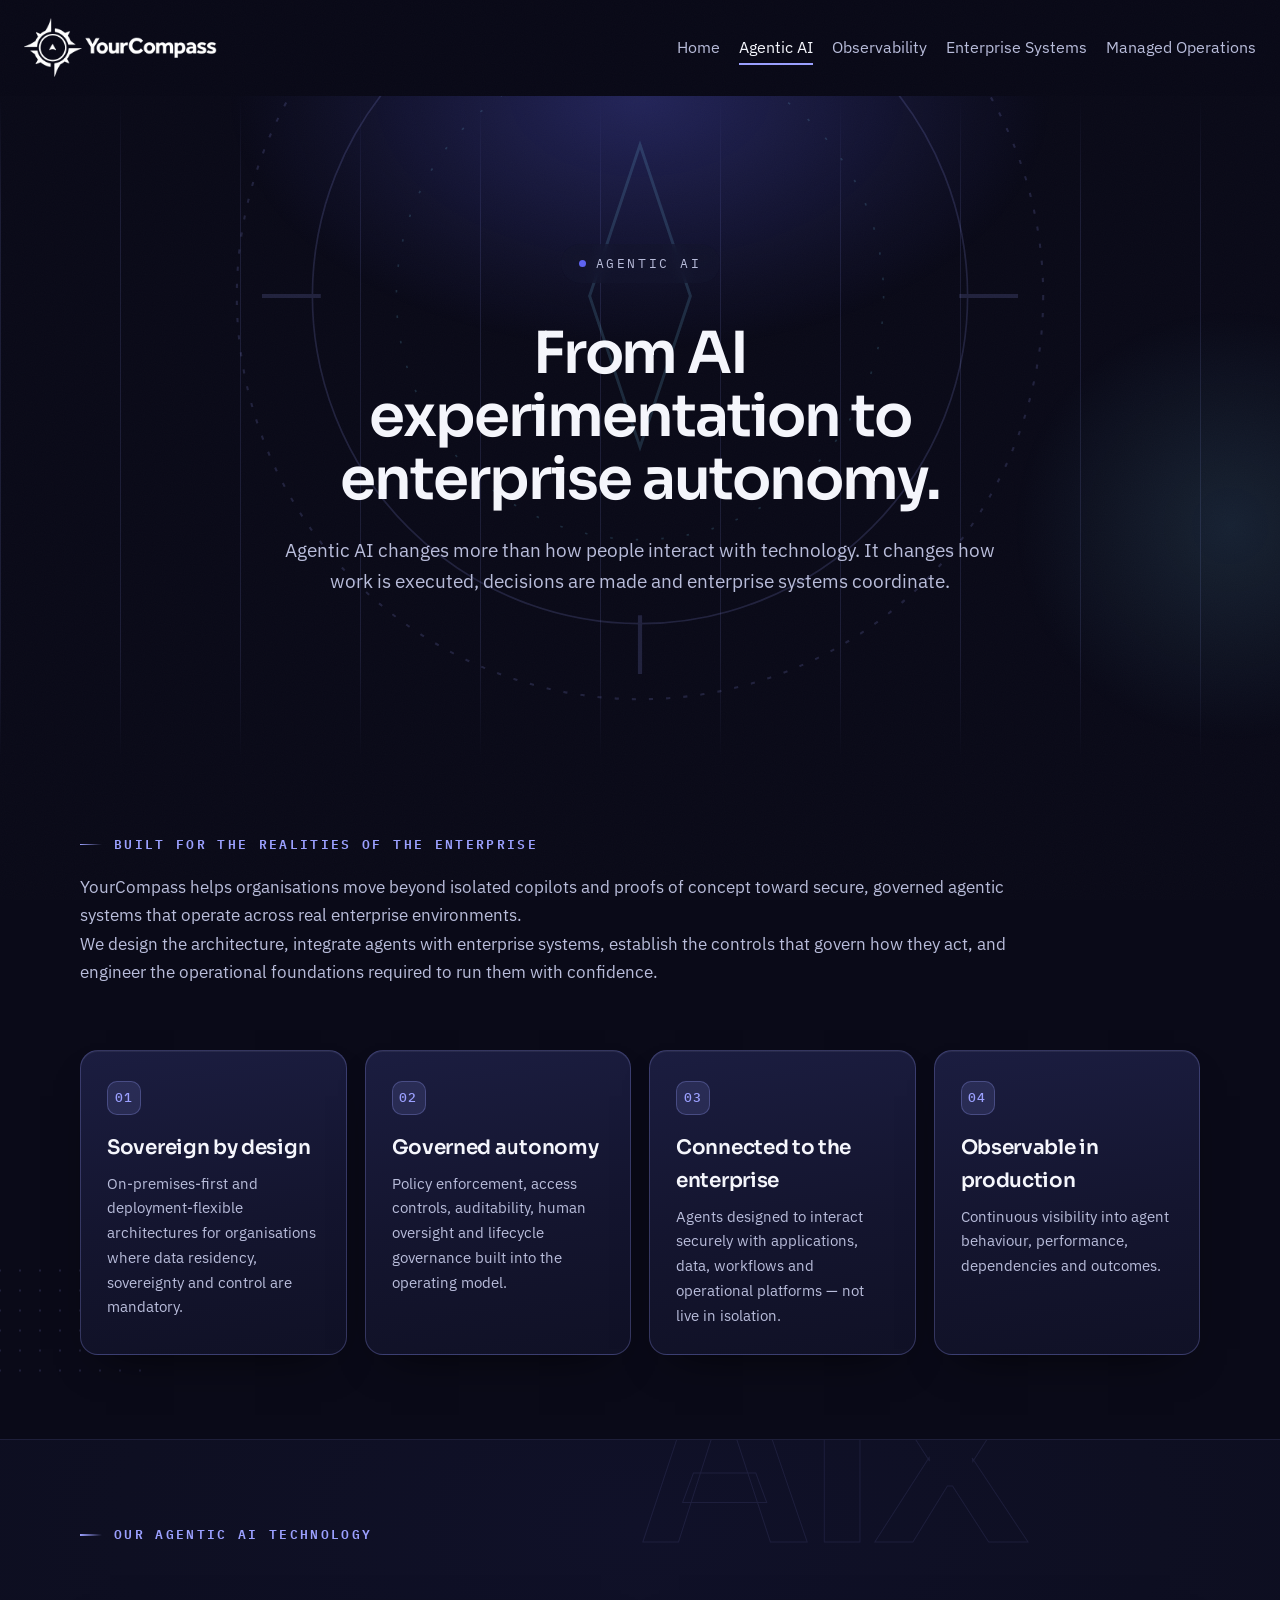
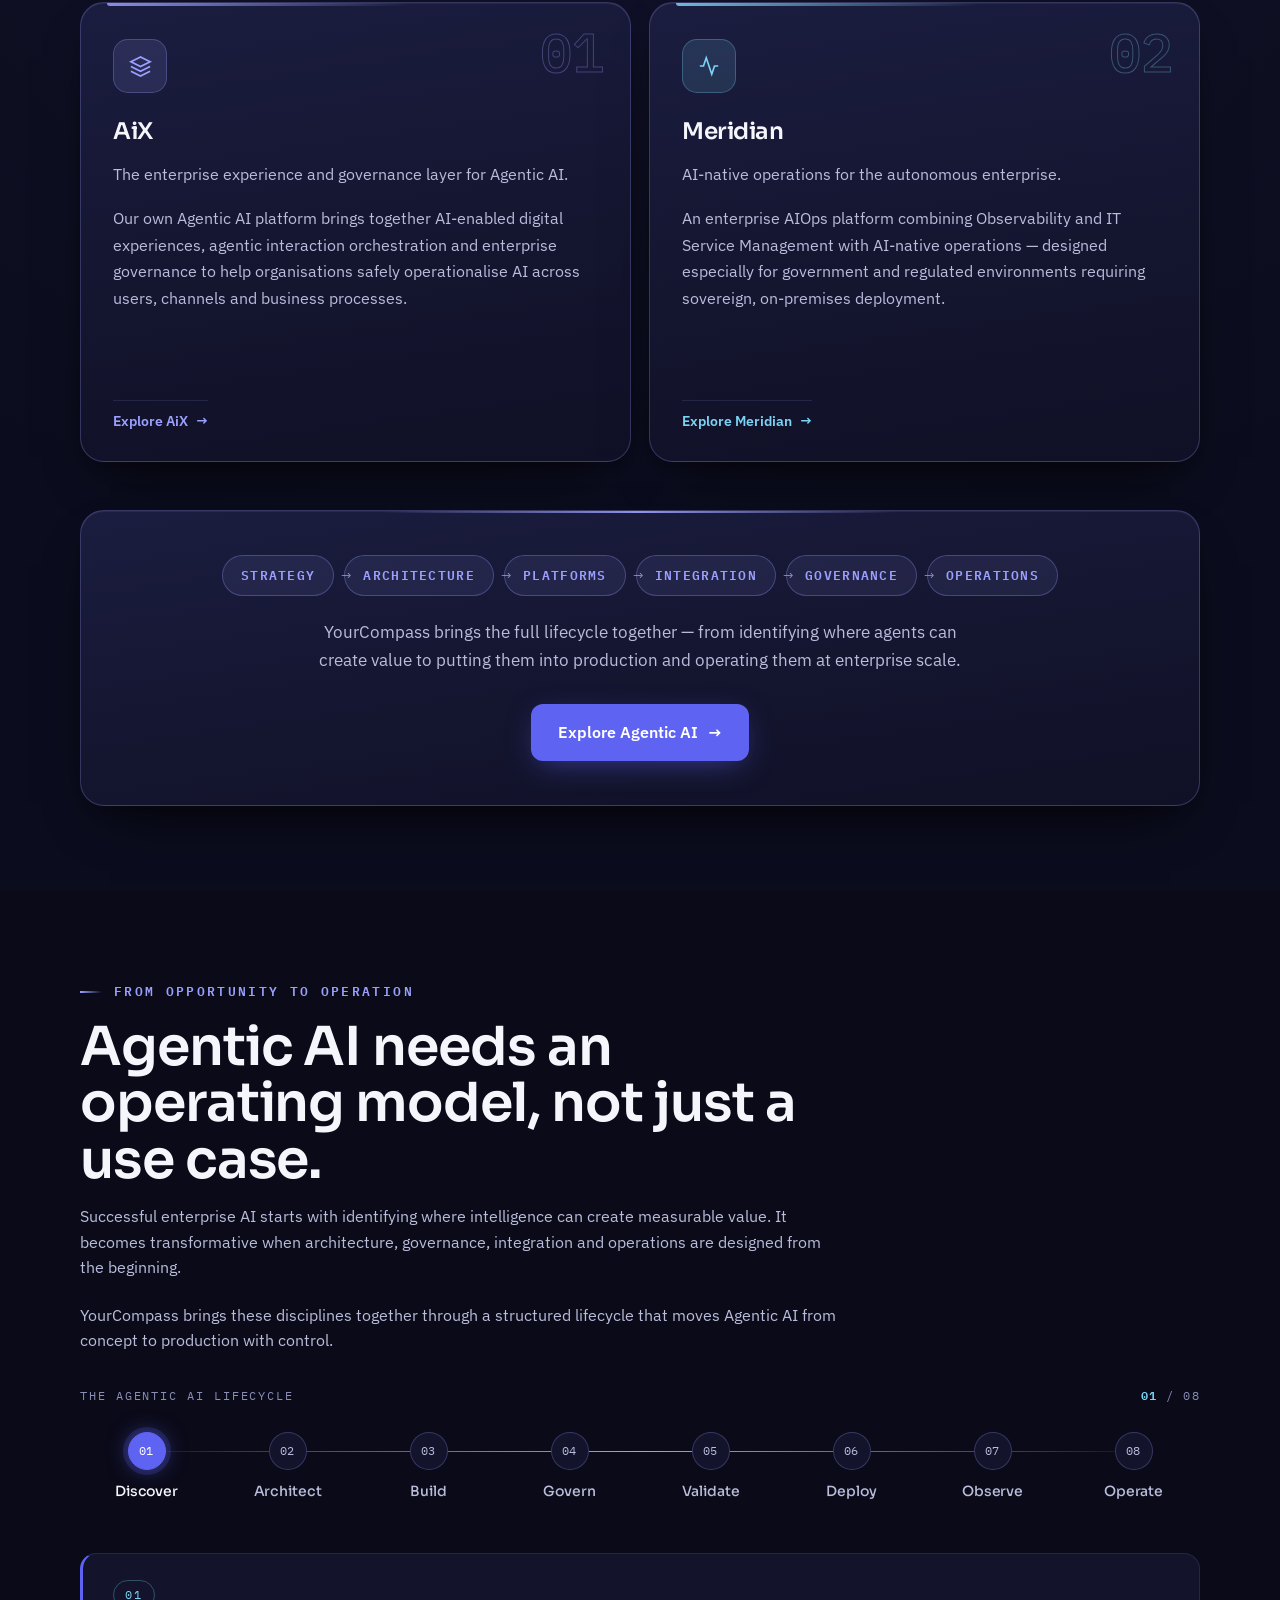
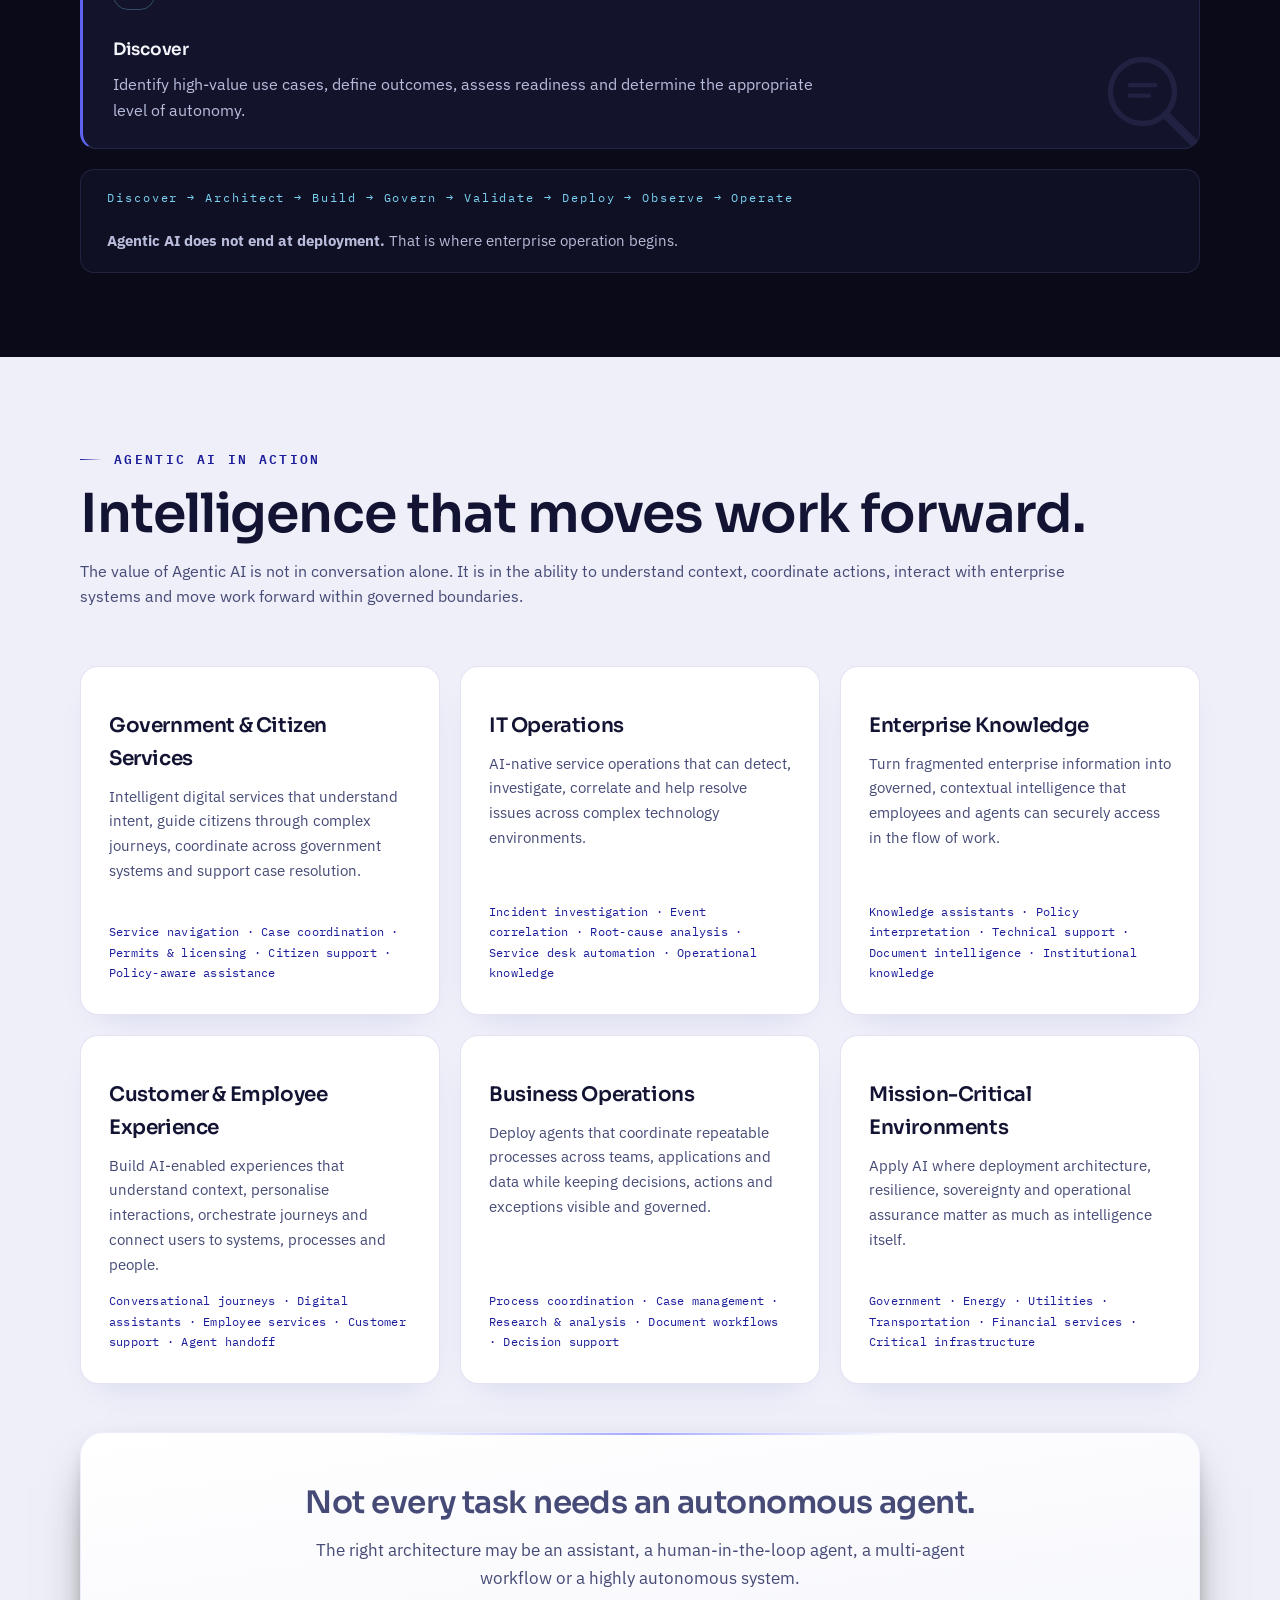
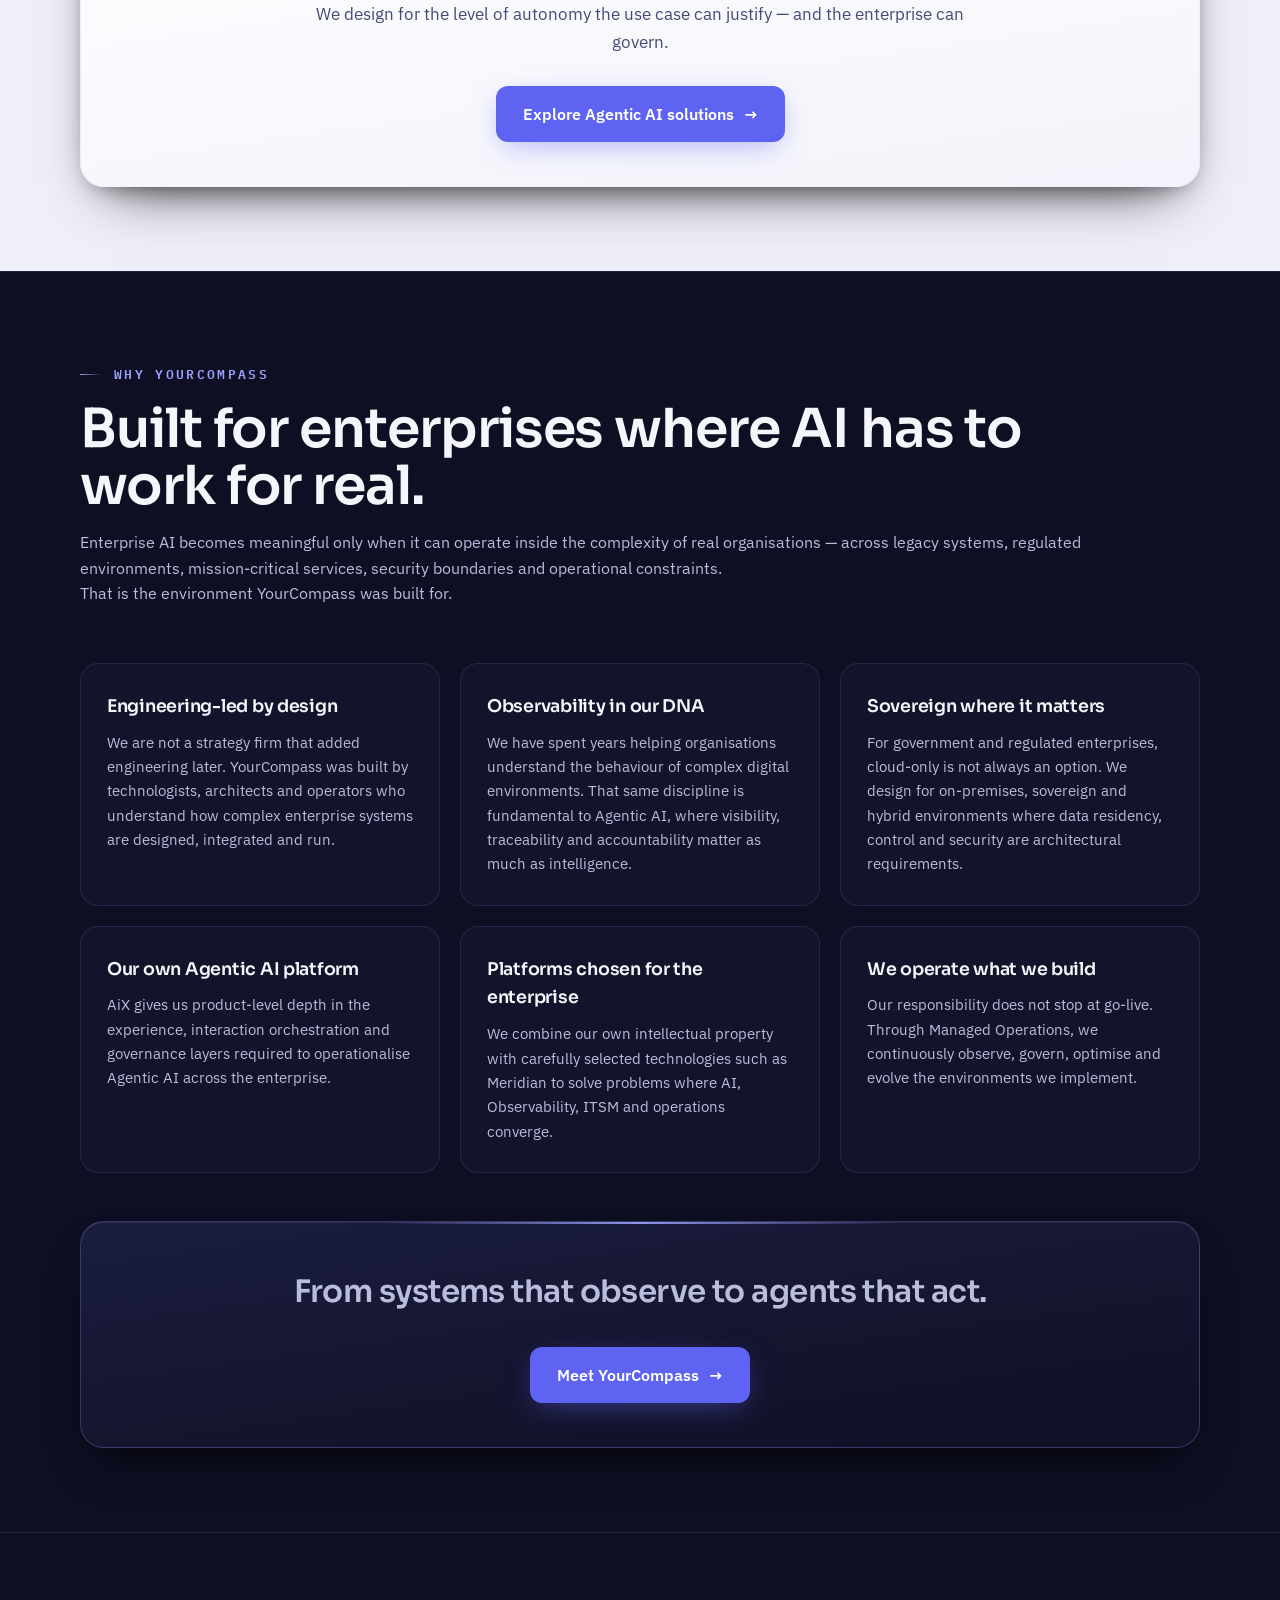
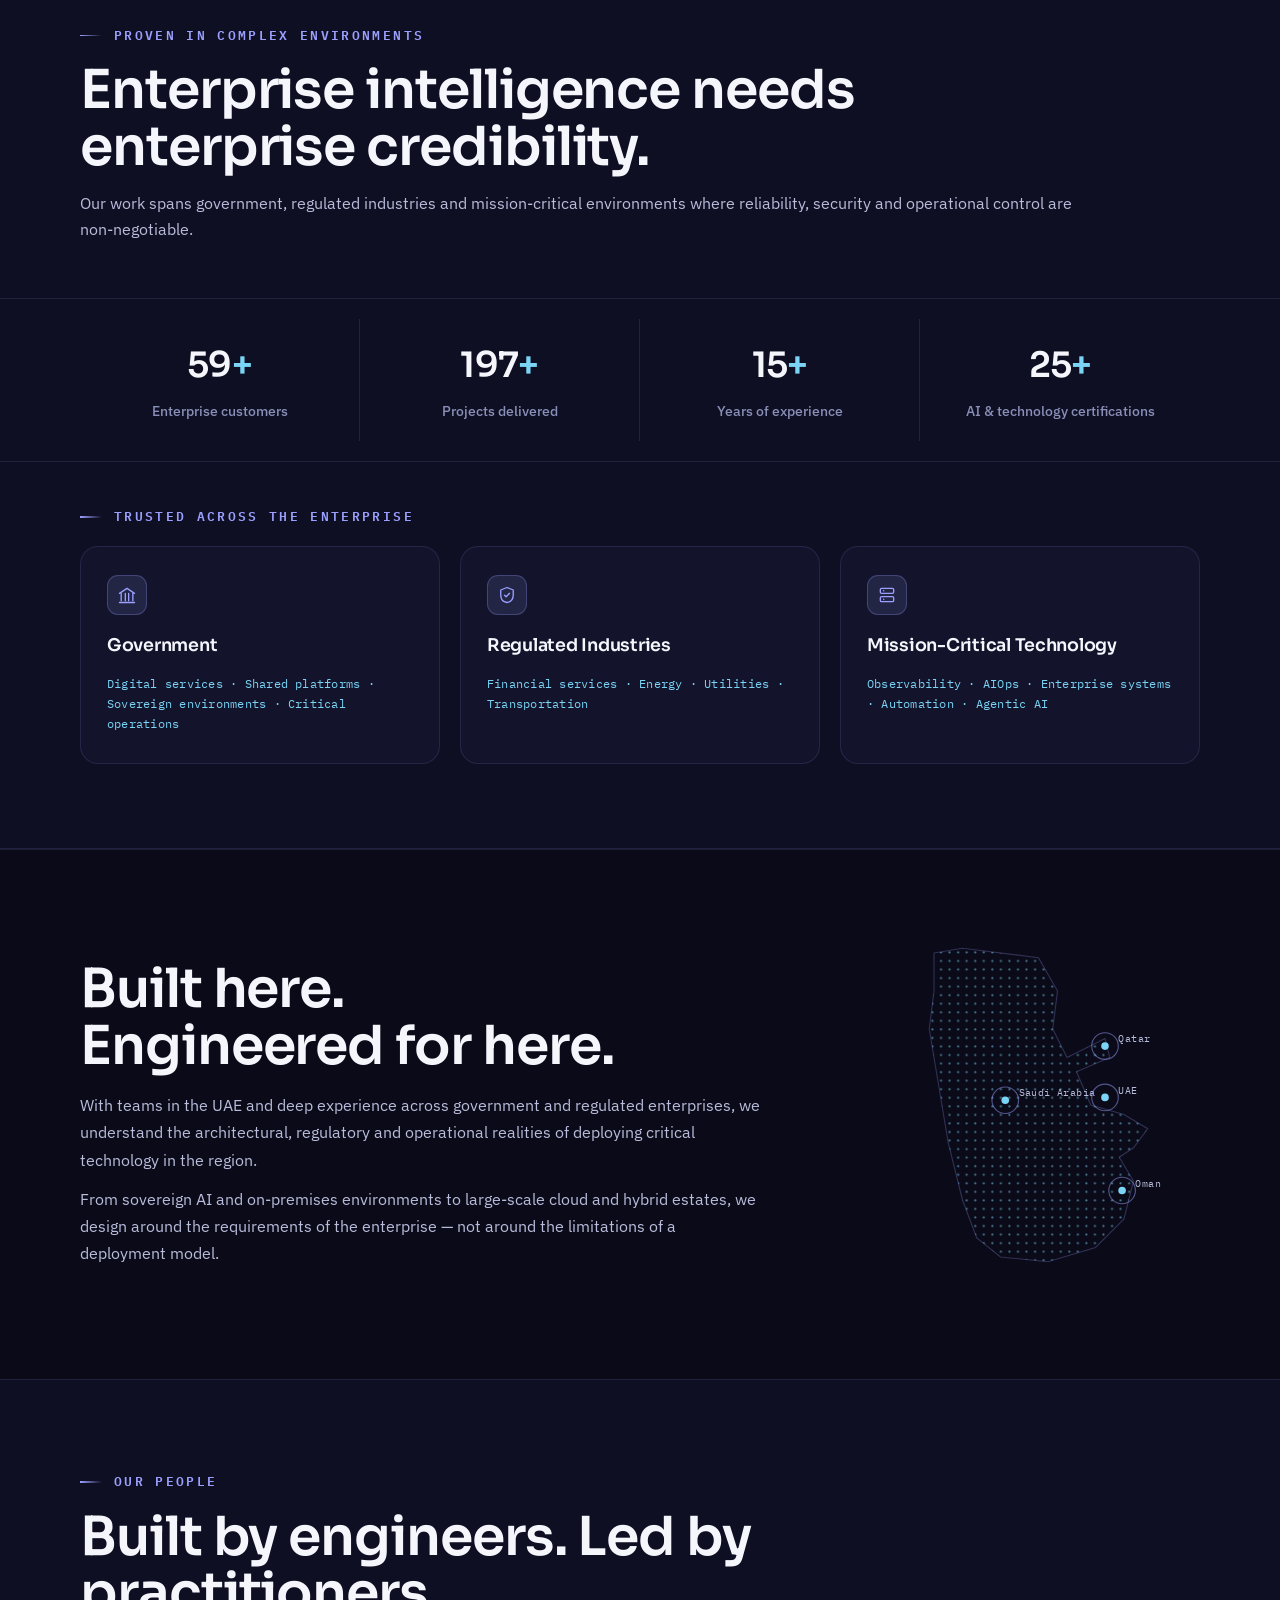
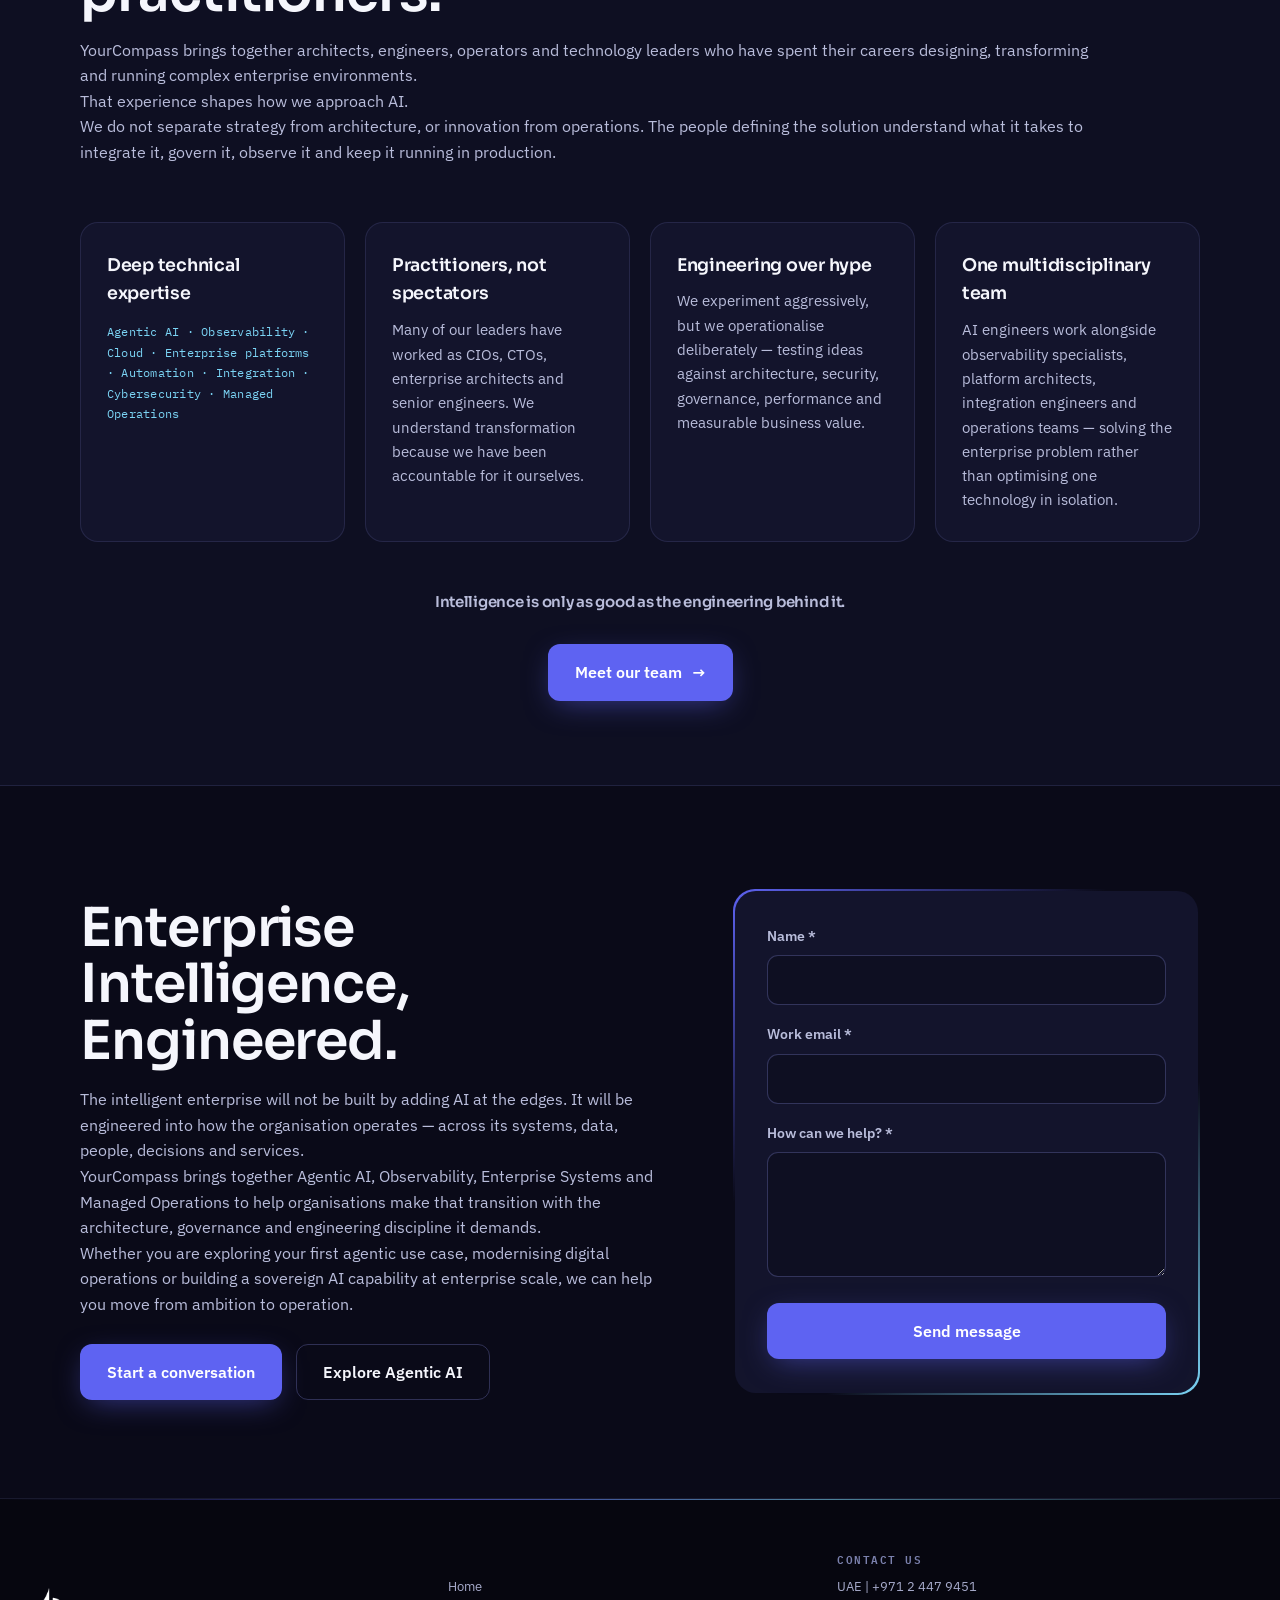
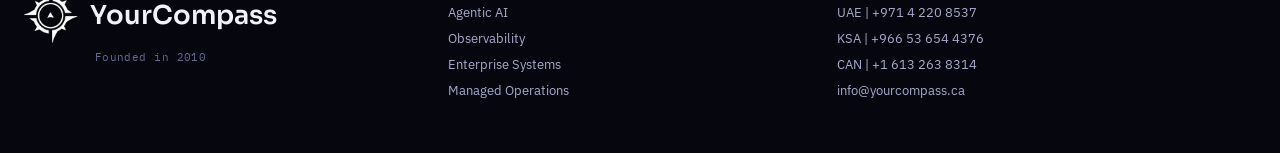
==== agentic-ai.html @ 85a3dfee "Remove Get In Touch from the mobile nav panel Co-Authored-By: Claude Fable 5 <noreply@anthropic.com>" ====
<!DOCTYPE html>
<html lang="en">
<head>
<meta charset="utf-8">
<meta name="viewport" content="width=device-width, initial-scale=1">
<link rel="icon" type="image/png" href="assets/favicon-tab.png">
<title>Agentic AI, YourCompass</title>
<link rel="stylesheet" href="assets/css/main.css">
<link rel="stylesheet" href="assets/agentic-ai/agentic-ai.css">
<meta name="description" content="YourCompass helps organisations move beyond isolated copilots and proofs of concept toward secure, governed agentic systems that operate across real enterprise environments.">
<link rel="preconnect" href="https://fonts.googleapis.com">
<link rel="preconnect" href="https://fonts.gstatic.com" crossorigin>
<link href="https://fonts.googleapis.com/css2?family=Sora:wght@400;500;600;700&family=IBM+Plex+Sans:wght@400;500;600&family=IBM+Plex+Mono:wght@400;500;600&display=swap" rel="stylesheet">
</head>
<body>

<div id="prog" aria-hidden="true"></div>

<!-- ===================== NAV ===================== -->
<header class="nav t-dark">
  <nav class="nav__inner">
    <a class="nav__brand" href="index.html">
      <img class="nav__logo" src="assets/logo.png" alt="YourCompass">
    </a>
    <div class="nav__spacer"></div>
    <div class="nav__links">
      <a class="nav__link" href="index.html">Home</a>
      <a class="nav__link nav__link--on" href="agentic-ai.html">Agentic AI</a>
      <a class="nav__link" href="observability.html">Observability</a>
      <a class="nav__link" href="enterprise-systems.html">Enterprise Systems</a>
      <a class="nav__link" href="managed-operations.html">Managed Operations</a>
    </div>
    <button class="nav__burger" type="button" data-burger aria-expanded="false" aria-controls="mnav" aria-label="Menu">
      <svg data-burger-open width="26" height="26" viewBox="0 0 20 20" aria-hidden="true">
        <path d="M3 5.5 H17 M3 10 H17 M3 14.5 H17" stroke-width="1.7" stroke-linecap="round" fill="none"></path>
      </svg>
      <svg data-burger-close width="26" height="26" viewBox="0 0 20 20" aria-hidden="true" hidden>
        <path d="M5 5 L15 15 M15 5 L5 15" stroke-width="1.7" stroke-linecap="round" fill="none"></path>
      </svg>
    </button>
  </nav>
  <div class="nav__panel" id="mnav" data-mpanel hidden>
    <div class="nav__panel-inner">
      <a class="nav__panel-link" href="index.html"><span>Home</span><span>&rarr;</span></a>
      <a class="nav__panel-link" href="agentic-ai.html"><span>Agentic AI</span><span>&rarr;</span></a>
      <a class="nav__panel-link" href="observability.html"><span>Observability</span><span>&rarr;</span></a>
      <a class="nav__panel-link" href="enterprise-systems.html"><span>Enterprise Systems</span><span>&rarr;</span></a>
      <a class="nav__panel-link" href="managed-operations.html"><span>Managed Operations</span><span>&rarr;</span></a>
    </div>
  </div>
</header>

<main id="top">

<!-- ===================== HERO ===================== -->
<header class="hero hero--simple">
  <div class="hero__glow" data-mpx="22"></div>
  <div class="hero__glow2" data-mpx="-14"></div>
  <svg class="compassring" viewBox="0 0 200 200" fill="none" aria-hidden="true">
    <circle cx="100" cy="100" r="96" stroke="#9BA0FF" stroke-width=".5" stroke-dasharray="1 3.1"/>
    <circle cx="100" cy="100" r="78" stroke="#9BA0FF" stroke-width=".4"/>
    <circle cx="100" cy="100" r="58" stroke="#7BD4F5" stroke-width=".4" stroke-dasharray=".6 5.5"/>
    <path d="M100 10v14M100 176v14M10 100h14M176 100h14" stroke="#9BA0FF" stroke-width="1"/>
    <path d="M100 64 112 100 100 136 88 100Z" stroke="#7BD4F5" stroke-width=".7"/>
  </svg>
  <div class="fnd-wrap">
    <div class="hero__eyebrow" data-reveal>
      <span class="hero__eyebrow-dot"></span>
      Agentic AI
    </div>
    <h1 class="hero__h" id="heroH">
      <span class="w"><i style="animation-delay:.05s">From</i></span>
      <span class="w"><i style="animation-delay:.13s">AI</i></span>
      <span class="w"><i style="animation-delay:.21s">experimentation</i></span>
      <span class="w"><i style="animation-delay:.29s">to</i></span><br>
      <span class="w"><i style="animation-delay:.42s">enterprise</i></span>
      <span class="w"><i style="animation-delay:.52s">autonomy.</i></span>
    </h1>
    <p class="hero__sub fade">Agentic AI changes more than how people interact with technology. It changes how work is executed, decisions are made and enterprise systems coordinate.</p>
  </div>
</header>

<!-- ===================== BUILT FOR THE ENTERPRISE ===================== -->
<section class="thesis" id="about">
  <div class="deco deco--dots" style="width:180px;height:120px;bottom:80px;left:-30px" data-para="-.05"></div>
  <div class="fnd-wrap">
    <span class="fnd-kicker standalone-kicker">Built for the realities of the enterprise</span>
    <p class="thesis__sub fade">YourCompass helps organisations move beyond isolated copilots and proofs of concept toward secure, governed agentic systems that operate across real enterprise environments.</p>
    <p class="thesis__sub fade">We design the architecture, integrate agents with enterprise systems, establish the controls that govern how they act, and engineer the operational foundations required to run them with confidence.</p>

    <div class="dostrip dostrip--4 dostrip--cards stag">
      <div class="dox dox--card">
        <div class="dox__num">01</div>
        <h3>Sovereign by design</h3>
        <p>On-premises-first and deployment-flexible architectures for organisations where data residency, sovereignty and control are mandatory.</p>
      </div>
      <div class="dox dox--card">
        <div class="dox__num">02</div>
        <h3>Governed autonomy</h3>
        <p>Policy enforcement, access controls, auditability, human oversight and lifecycle governance built into the operating model.</p>
      </div>
      <div class="dox dox--card">
        <div class="dox__num">03</div>
        <h3>Connected to the enterprise</h3>
        <p>Agents designed to interact securely with applications, data, workflows and operational platforms — not live in isolation.</p>
      </div>
      <div class="dox dox--card">
        <div class="dox__num">04</div>
        <h3>Observable in production</h3>
        <p>Continuous visibility into agent behaviour, performance, dependencies and outcomes.</p>
      </div>
    </div>
  </div>
</section>

<!-- ===================== OUR AGENTIC AI TECHNOLOGY ===================== -->
<section class="capsec" id="technology">
  <div class="ghost" data-para=".1" aria-hidden="true">AIX</div>
  <div class="fnd-wrap">
    <div class="sec-hd fade">
      <span class="fnd-kicker standalone-kicker">Our Agentic AI Technology</span>
    </div>
    <div class="bento stag">

      <div class="bcard bcard--6 bc--indigo spot tilt">
        <span class="bcard__num" aria-hidden="true">01</span>
        <div class="bcard__ico"><svg width="23" height="23" viewBox="0 0 24 24" fill="none" stroke="currentColor" stroke-width="1.8"><path d="M12 2 2 7l10 5 10-5-10-5z"/><path d="M2 17l10 5 10-5"/><path d="M2 12l10 5 10-5"/></svg></div>
        <div class="bcard__trow"><h3>AiX</h3></div>
        <p class="bcard__sum">The enterprise experience and governance layer for Agentic AI.</p>
        <p class="bcard__sum">Our own Agentic AI platform brings together AI-enabled digital experiences, agentic interaction orchestration and enterprise governance to help organisations safely operationalise AI across users, channels and business processes.</p>
        <a class="bcard__go" href="#contact">Explore AiX <span class="arr">→</span></a>
      </div>

      <div class="bcard bcard--6 bc--cyan spot tilt">
        <span class="bcard__num" aria-hidden="true">02</span>
        <div class="bcard__ico"><svg width="22" height="22" viewBox="0 0 24 24" fill="none" stroke="currentColor" stroke-width="1.8"><polyline points="22 12 18 12 15 21 9 3 6 12 2 12"/></svg></div>
        <div class="bcard__trow"><h3>Meridian</h3></div>
        <p class="bcard__sum">AI-native operations for the autonomous enterprise.</p>
        <p class="bcard__sum">An enterprise AIOps platform combining Observability and IT Service Management with AI-native operations — designed especially for government and regulated environments requiring sovereign, on-premises deployment.</p>
        <a class="bcard__go" href="#contact">Explore Meridian <span class="arr">→</span></a>
      </div>

    </div>

    <div class="cta-block cta-block--center cta-block--promo fade">
      <ul class="lifecycle-tags">
        <li>Strategy</li>
        <li>Architecture</li>
        <li>Platforms</li>
        <li>Integration</li>
        <li>Governance</li>
        <li>Operations</li>
      </ul>
      <p>YourCompass brings the full lifecycle together — from identifying where agents can create value to putting them into production and operating them at enterprise scale.</p>
      <a class="btn btn--primary" href="#contact">Explore Agentic AI <span class="arr">→</span></a>
    </div>
  </div>
</section>

<!-- ===================== FROM OPPORTUNITY TO OPERATION ===================== -->
<section class="method" id="method">
  <div class="fnd-wrap">
    <div class="method__head sec-hd fade">
      <span class="fnd-kicker">From Opportunity to Operation</span>
      <h2>Agentic AI needs an operating model, not just a use case.</h2>
      <p class="method__lead">Successful enterprise AI starts with identifying where intelligence can create measurable value. It becomes transformative when architecture, governance, integration and operations are designed from the beginning.</p>
      <p class="method__lead">YourCompass brings these disciplines together through a structured lifecycle that moves Agentic AI from concept to production with control.</p>
    </div>

    <div class="proc" data-reveal data-d="120">
      <div class="proc__railhead">
        <span>THE AGENTIC AI LIFECYCLE</span>
        <span class="method__count"><b data-method-num>01</b> / 08</span>
      </div>
      <div class="proc__dotsrow">
        <button class="proc__nav proc__nav--prev" type="button" data-mstep-prev aria-label="Previous step">&larr;</button>
        <div class="proc__dots" data-mstep-dots aria-hidden="true"></div>
        <button class="proc__nav proc__nav--next" type="button" data-mstep-next aria-label="Next step">&rarr;</button>
      </div>
      <div class="proc__stepswrap">
        <div class="proc__steps" data-msteps></div>
      </div>
      <div class="proc__detail" data-method-detail>
        <svg class="stepcard__bg proc__detail-bg" data-step-art="0" viewBox="0 0 120 120" aria-hidden="true"><circle cx="52" cy="52" r="30" fill="none" stroke="currentColor" stroke-width="5"/><path d="M74 74 L104 104" stroke="currentColor" stroke-width="8" stroke-linecap="round"/><path d="M40 46 L64 46 M40 56 L58 56" stroke="currentColor" stroke-width="4" stroke-linecap="round"/></svg>
        <svg class="stepcard__bg proc__detail-bg" data-step-art="1" viewBox="0 0 120 120" aria-hidden="true"><rect x="26" y="14" width="68" height="92" rx="8" fill="none" stroke="currentColor" stroke-width="5"/><path d="M40 38 L48 46 L62 30" fill="none" stroke="currentColor" stroke-width="5" stroke-linecap="round" stroke-linejoin="round"/><path d="M40 62 L80 62 M40 76 L72 76 M40 90 L76 90" stroke="currentColor" stroke-width="4" stroke-linecap="round"/></svg>
        <svg class="stepcard__bg proc__detail-bg" data-step-art="2" viewBox="0 0 120 120" aria-hidden="true"><path d="M16 34 L16 16 L34 16 M86 16 L104 16 L104 34 M104 86 L104 104 L86 104 M34 104 L16 104 L16 86" fill="none" stroke="currentColor" stroke-width="6" stroke-linecap="round"/><circle cx="60" cy="60" r="17" fill="none" stroke="currentColor" stroke-width="5"/><circle cx="60" cy="60" r="5" fill="currentColor"/></svg>
        <svg class="stepcard__bg proc__detail-bg" data-step-art="3" viewBox="0 0 120 120" aria-hidden="true"><path d="M60 10 L96 24 L96 52 C96 80 80 98 60 108 C40 98 24 80 24 52 L24 24 Z" fill="none" stroke="currentColor" stroke-width="5" stroke-linejoin="round"/><circle cx="60" cy="46" r="8" fill="none" stroke="currentColor" stroke-width="4"/><circle cx="44" cy="70" r="6" fill="none" stroke="currentColor" stroke-width="4"/><circle cx="76" cy="70" r="6" fill="none" stroke="currentColor" stroke-width="4"/><path d="M55 52 L48 65 M65 52 L72 65" stroke="currentColor" stroke-width="4" stroke-linecap="round"/></svg>
        <svg class="stepcard__bg proc__detail-bg" data-step-art="4" viewBox="0 0 120 120" aria-hidden="true"><rect x="14" y="20" width="92" height="66" rx="6" fill="none" stroke="currentColor" stroke-width="5"/><path d="M14 40 L106 40" stroke="currentColor" stroke-width="4"/><path d="M28 56 L52 56 L52 74 L28 74 Z" fill="none" stroke="currentColor" stroke-width="4"/><path d="M62 56 L92 56 M62 66 L86 66 M62 76 L80 76" stroke="currentColor" stroke-width="4" stroke-linecap="round"/><path d="M42 98 L78 98 M60 86 L60 98" stroke="currentColor" stroke-width="5" stroke-linecap="round"/></svg>
        <svg class="stepcard__bg proc__detail-bg" data-step-art="5" viewBox="0 0 120 120" aria-hidden="true"><rect x="20" y="16" width="80" height="24" rx="5" fill="none" stroke="currentColor" stroke-width="5"/><rect x="20" y="48" width="80" height="24" rx="5" fill="none" stroke="currentColor" stroke-width="5"/><rect x="20" y="80" width="80" height="24" rx="5" fill="none" stroke="currentColor" stroke-width="5"/><circle cx="34" cy="28" r="4" fill="currentColor"/><circle cx="34" cy="60" r="4" fill="currentColor"/><circle cx="34" cy="92" r="4" fill="currentColor"/><path d="M64 24 L88 24 M64 32 L80 32 M64 56 L88 56 M64 64 L80 64 M64 88 L88 88 M64 96 L80 96" stroke="currentColor" stroke-width="3.5" stroke-linecap="round"/></svg>
        <svg class="stepcard__bg proc__detail-bg" data-step-art="6" viewBox="0 0 120 120" aria-hidden="true"><path d="M34 108 L34 14" stroke="currentColor" stroke-width="6" stroke-linecap="round"/><path d="M34 16 L92 30 L34 46 Z" fill="currentColor"/><path d="M20 108 L64 108" stroke="currentColor" stroke-width="5" stroke-linecap="round"/></svg>
        <svg class="stepcard__bg proc__detail-bg" data-step-art="7" viewBox="0 0 120 120" aria-hidden="true"><path d="M96 48 A 40 40 0 1 0 100 68" fill="none" stroke="currentColor" stroke-width="6" stroke-linecap="round"/><path d="M96 30 L98 50 L78 48" fill="none" stroke="currentColor" stroke-width="6" stroke-linecap="round" stroke-linejoin="round"/><path d="M38 66 L50 54 L62 64 L80 42" fill="none" stroke="currentColor" stroke-width="5" stroke-linecap="round" stroke-linejoin="round"/><circle cx="80" cy="42" r="4.5" fill="currentColor"/></svg>
        <div class="proc__detail-copy">
          <span class="stepcard__idx" data-method-badge>01</span>
          <h3 data-method-title></h3>
          <p data-method-desc></p>
        </div>
      </div>
    </div>

    <div class="method__strip" data-reveal data-d="160">
      <div class="method__strip-kicker method__strip-kicker--loop">Discover &rarr; Architect &rarr; Build &rarr; Govern &rarr; Validate &rarr; Deploy &rarr; Observe &rarr; Operate</div>
      <p><strong>Agentic AI does not end at deployment.</strong> That is where enterprise operation begins.</p>
    </div>
  </div>
</section>

<!-- ===================== AGENTIC AI IN ACTION ===================== -->
<section class="fnd" id="action">
  <div class="fnd-wrap">
    <div class="sec-hd fade">
      <span class="fnd-kicker">Agentic AI in Action</span>
      <h2>Intelligence that moves work forward.</h2>
      <p>The value of Agentic AI is not in conversation alone. It is in the ability to understand context, coordinate actions, interact with enterprise systems and move work forward within governed boundaries.</p>
    </div>
    <div class="fnd__grid stag">
      <div class="fnd__card">
        <h3>Government &amp; Citizen Services</h3>
        <p>Intelligent digital services that understand intent, guide citizens through complex journeys, coordinate across government systems and support case resolution.</p>
        <div class="uc__tags">Service navigation &middot; Case coordination &middot; Permits &amp; licensing &middot; Citizen support &middot; Policy-aware assistance</div>
      </div>
      <div class="fnd__card">
        <h3>IT Operations</h3>
        <p>AI-native service operations that can detect, investigate, correlate and help resolve issues across complex technology environments.</p>
        <div class="uc__tags">Incident investigation &middot; Event correlation &middot; Root-cause analysis &middot; Service desk automation &middot; Operational knowledge</div>
      </div>
      <div class="fnd__card">
        <h3>Enterprise Knowledge</h3>
        <p>Turn fragmented enterprise information into governed, contextual intelligence that employees and agents can securely access in the flow of work.</p>
        <div class="uc__tags">Knowledge assistants &middot; Policy interpretation &middot; Technical support &middot; Document intelligence &middot; Institutional knowledge</div>
      </div>
      <div class="fnd__card">
        <h3>Customer &amp; Employee Experience</h3>
        <p>Build AI-enabled experiences that understand context, personalise interactions, orchestrate journeys and connect users to systems, processes and people.</p>
        <div class="uc__tags">Conversational journeys &middot; Digital assistants &middot; Employee services &middot; Customer support &middot; Agent handoff</div>
      </div>
      <div class="fnd__card">
        <h3>Business Operations</h3>
        <p>Deploy agents that coordinate repeatable processes across teams, applications and data while keeping decisions, actions and exceptions visible and governed.</p>
        <div class="uc__tags">Process coordination &middot; Case management &middot; Research &amp; analysis &middot; Document workflows &middot; Decision support</div>
      </div>
      <div class="fnd__card">
        <h3>Mission-Critical Environments</h3>
        <p>Apply AI where deployment architecture, resilience, sovereignty and operational assurance matter as much as intelligence itself.</p>
        <div class="uc__tags">Government &middot; Energy &middot; Utilities &middot; Transportation &middot; Financial services &middot; Critical infrastructure</div>
      </div>
    </div>

    <div class="cta-block cta-block--center cta-block--promo fade">
      <p class="cta-block__lead">Not every task needs an autonomous agent.</p>
      <p>The right architecture may be an assistant, a human-in-the-loop agent, a multi-agent workflow or a highly autonomous system.</p>
      <p>We design for the level of autonomy the use case can justify — and the enterprise can govern.</p>
      <a class="btn btn--primary" href="#contact">Explore Agentic AI solutions <span class="arr">→</span></a>
    </div>
  </div>
</section>

<!-- ===================== WHY YOURCOMPASS ===================== -->
<section class="anat" id="why">
  <div class="fnd-wrap">
    <div class="sec-hd fade">
      <span class="fnd-kicker">Why YourCompass</span>
      <h2>Built for enterprises where AI has to work for real.</h2>
      <p>Enterprise AI becomes meaningful only when it can operate inside the complexity of real organisations — across legacy systems, regulated environments, mission-critical services, security boundaries and operational constraints.</p>
      <p>That is the environment YourCompass was built for.</p>
    </div>
    <div class="anat__grid stag">
      <div class="anat__card">
        <h3>Engineering-led by design</h3>
        <p>We are not a strategy firm that added engineering later. YourCompass was built by technologists, architects and operators who understand how complex enterprise systems are designed, integrated and run.</p>
      </div>
      <div class="anat__card">
        <h3>Observability in our DNA</h3>
        <p>We have spent years helping organisations understand the behaviour of complex digital environments. That same discipline is fundamental to Agentic AI, where visibility, traceability and accountability matter as much as intelligence.</p>
      </div>
      <div class="anat__card">
        <h3>Sovereign where it matters</h3>
        <p>For government and regulated enterprises, cloud-only is not always an option. We design for on-premises, sovereign and hybrid environments where data residency, control and security are architectural requirements.</p>
      </div>
      <div class="anat__card">
        <h3>Our own Agentic AI platform</h3>
        <p>AiX gives us product-level depth in the experience, interaction orchestration and governance layers required to operationalise Agentic AI across the enterprise.</p>
      </div>
      <div class="anat__card">
        <h3>Platforms chosen for the enterprise</h3>
        <p>We combine our own intellectual property with carefully selected technologies such as Meridian to solve problems where AI, Observability, ITSM and operations converge.</p>
      </div>
      <div class="anat__card">
        <h3>We operate what we build</h3>
        <p>Our responsibility does not stop at go-live. Through Managed Operations, we continuously observe, govern, optimise and evolve the environments we implement.</p>
      </div>
    </div>

    <div class="cta-block cta-block--center cta-block--promo fade">
      <p class="cta-block__lead">From systems that observe to agents that act.</p>
      <a class="btn btn--primary" href="index.html#team">Meet YourCompass <span class="arr">→</span></a>
    </div>
  </div>
</section>

<!-- ===================== PROVEN IN COMPLEX ENVIRONMENTS ===================== -->
<section class="anat" id="proof" style="border-top:none">
  <div class="fnd-wrap">
    <div class="sec-hd fade">
      <span class="fnd-kicker">Proven in Complex Environments</span>
      <h2>Enterprise intelligence needs enterprise credibility.</h2>
      <p>Our work spans government, regulated industries and mission-critical environments where reliability, security and operational control are non-negotiable.</p>
    </div>
  </div>
  <div class="proof">
    <div class="fnd-wrap"><div class="proof__in stag">
      <div class="proof__cell"><div class="proof__num"><span data-count="60">0</span><em>+</em></div><div class="proof__lbl">Enterprise customers</div></div>
      <div class="proof__cell"><div class="proof__num"><span data-count="200">0</span><em>+</em></div><div class="proof__lbl">Projects delivered</div></div>
      <div class="proof__cell"><div class="proof__num"><span data-count="15">0</span><em>+</em></div><div class="proof__lbl">Years of experience</div></div>
      <div class="proof__cell"><div class="proof__num"><span data-count="25">0</span><em>+</em></div><div class="proof__lbl">AI &amp; technology certifications</div></div>
    </div></div>
  </div>
  <div class="fnd-wrap" style="margin-top:44px">
    <span class="fnd-kicker standalone-kicker">Trusted across the enterprise</span>
    <div class="anat__grid anat__grid--3 stag">
      <div class="anat__card">
        <div class="anat__ico"><svg width="20" height="20" viewBox="0 0 24 24" fill="none" stroke="currentColor" stroke-width="1.6" stroke-linecap="round" stroke-linejoin="round"><path d="M3 10 12 4l9 6"/><path d="M5 10v9M10 10v9M14 10v9M19 10v9"/><path d="M3 21h18"/></svg></div>
        <h3>Government</h3>
        <div class="uc__tags">Digital services &middot; Shared platforms &middot; Sovereign environments &middot; Critical operations</div>
      </div>
      <div class="anat__card">
        <div class="anat__ico"><svg width="20" height="20" viewBox="0 0 24 24" fill="none" stroke="currentColor" stroke-width="1.6" stroke-linecap="round" stroke-linejoin="round"><path d="M12 3 4.5 6v6c0 5 3.2 8.4 7.5 9 4.3-.6 7.5-4 7.5-9V6L12 3Z"/><path d="M9 12.2l2 2 4-4.2"/></svg></div>
        <h3>Regulated Industries</h3>
        <div class="uc__tags">Financial services &middot; Energy &middot; Utilities &middot; Transportation</div>
      </div>
      <div class="anat__card">
        <div class="anat__ico"><svg width="20" height="20" viewBox="0 0 24 24" fill="none" stroke="currentColor" stroke-width="1.6" stroke-linecap="round" stroke-linejoin="round"><rect x="4" y="4" width="16" height="6" rx="1.5"/><rect x="4" y="14" width="16" height="6" rx="1.5"/><circle cx="8" cy="7" r=".9" fill="currentColor" stroke="none"/><circle cx="8" cy="17" r=".9" fill="currentColor" stroke="none"/></svg></div>
        <h3>Mission-Critical Technology</h3>
        <div class="uc__tags">Observability &middot; AIOps &middot; Enterprise systems &middot; Automation &middot; Agentic AI</div>
      </div>
    </div>
  </div>
</section>

<!-- ===================== TECHNOLOGY & IP ===================== -->
<section class="fnd" id="techip" hidden>
  <div class="fnd-wrap">
    <div class="sec-hd fade">
      <span class="fnd-kicker standalone-kicker">Technology &amp; IP</span>
      <p>We work with leading enterprise technology providers while continuing to build our own intellectual property and specialist engineering capability.</p>
    </div>
    <div class="fnd__grid fnd__grid--4 stag">
      <div class="fnd__card">
        <h3>AiX</h3>
        <p>Developed by YourCompass</p>
      </div>
      <div class="fnd__card">
        <h3>Dynatrace</h3>
        <p>Premier Partner</p>
      </div>
      <div class="fnd__card">
        <h3>Meridian</h3>
        <p>Distribution &amp; Implementation Partner</p>
      </div>
      <div class="fnd__card fnd__card--dashed">
        <h3>Additional strategic partners</h3>
      </div>
    </div>
  </div>
</section>

<!-- ===================== BUILT HERE. ENGINEERED FOR HERE. ===================== -->
<section class="region" id="region">
  <div class="fnd-wrap region__grid">
    <div class="region__inner">
      <h2>Built here.<br>Engineered for here.</h2>
      <p>With teams in the UAE and deep experience across government and regulated enterprises, we understand the architectural, regulatory and operational realities of deploying critical technology in the region.</p>
      <p>From sovereign AI and on-premises environments to large-scale cloud and hybrid estates, we design around the requirements of the enterprise — not around the limitations of a deployment model.</p>
    </div>
    <div class="region__map" aria-hidden="true">
      <svg viewBox="0 0 400 380" fill="none">
        <defs>
          <clipPath id="peninsulaClip">
            <path d="M120 20 L150 15 L230 25 L250 60 L245 100 L260 130 L300 110 L305 130 L270 145 L285 180 L320 190 L345 205 L330 225 L315 235 L330 260 L320 300 L290 330 L240 345 L190 340 L165 320 L150 280 L135 220 L125 160 L115 100 L120 60 Z"/>
          </clipPath>
          <pattern id="peninsulaDots" width="9" height="9" patternUnits="userSpaceOnUse">
            <circle cx="1.4" cy="1.4" r="1.15" fill="var(--ice)" opacity=".55"/>
          </pattern>
        </defs>

        <rect x="0" y="0" width="400" height="380" fill="url(#peninsulaDots)" clip-path="url(#peninsulaClip)"/>
        <path class="region__map-shape" d="M120 20 L150 15 L230 25 L250 60 L245 100 L260 130 L300 110 L305 130 L270 145 L285 180 L320 190 L345 205 L330 225 L315 235 L330 260 L320 300 L290 330 L240 345 L190 340 L165 320 L150 280 L135 220 L125 160 L115 100 L120 60 Z" stroke="var(--line-2)" stroke-width="1.2"/>

        <g class="region__pin" data-region-pin>
          <circle cx="195" cy="175" r="14" class="region__pin-ring"/>
          <circle cx="195" cy="175" r="4" class="region__pin-dot"/>
          <text x="209" y="171" class="region__pin-lbl">Saudi Arabia</text>
        </g>
        <g class="region__pin" data-region-pin>
          <circle cx="300" cy="172" r="14" class="region__pin-ring"/>
          <circle cx="300" cy="172" r="4" class="region__pin-dot"/>
          <text x="314" y="168" class="region__pin-lbl">UAE</text>
        </g>
        <g class="region__pin" data-region-pin>
          <circle cx="300" cy="118" r="14" class="region__pin-ring"/>
          <circle cx="300" cy="118" r="4" class="region__pin-dot"/>
          <text x="314" y="114" class="region__pin-lbl">Qatar</text>
        </g>
        <g class="region__pin" data-region-pin>
          <circle cx="318" cy="270" r="14" class="region__pin-ring"/>
          <circle cx="318" cy="270" r="4" class="region__pin-dot"/>
          <text x="332" y="266" class="region__pin-lbl">Oman</text>
        </g>
      </svg>
    </div>
  </div>
</section>

<!-- ===================== OUR PEOPLE ===================== -->
<section class="anat" id="people">
  <div class="fnd-wrap">
    <div class="sec-hd fade">
      <span class="fnd-kicker">Our People</span>
      <h2>Built by engineers. Led by practitioners.</h2>
      <p>YourCompass brings together architects, engineers, operators and technology leaders who have spent their careers designing, transforming and running complex enterprise environments.</p>
      <p>That experience shapes how we approach AI.</p>
      <p>We do not separate strategy from architecture, or innovation from operations. The people defining the solution understand what it takes to integrate it, govern it, observe it and keep it running in production.</p>
    </div>
    <div class="anat__grid anat__grid--4 stag">
      <div class="anat__card">
        <h3>Deep technical expertise</h3>
        <div class="uc__tags">Agentic AI &middot; Observability &middot; Cloud &middot; Enterprise platforms &middot; Automation &middot; Integration &middot; Cybersecurity &middot; Managed Operations</div>
      </div>
      <div class="anat__card">
        <h3>Practitioners, not spectators</h3>
        <p>Many of our leaders have worked as CIOs, CTOs, enterprise architects and senior engineers. We understand transformation because we have been accountable for it ourselves.</p>
      </div>
      <div class="anat__card">
        <h3>Engineering over hype</h3>
        <p>We experiment aggressively, but we operationalise deliberately — testing ideas against architecture, security, governance, performance and measurable business value.</p>
      </div>
      <div class="anat__card">
        <h3>One multidisciplinary team</h3>
        <p>AI engineers work alongside observability specialists, platform architects, integration engineers and operations teams — solving the enterprise problem rather than optimising one technology in isolation.</p>
      </div>
    </div>

    <div class="cta-block cta-block--center fade">
      <p class="cta-block__lead">Intelligence is only as good as the engineering behind it.</p>
      <a class="btn btn--primary" href="index.html#team">Meet our team <span class="arr">→</span></a>
    </div>
  </div>
</section>

<!-- ===================== CONTACT ===================== -->
<section class="contact" id="contact" data-page-cta>
  <div class="contact__glow" data-para="-.08"></div>
  <div class="deco deco--cross" style="top:90px;left:8%;animation:floaty 8s ease-in-out infinite" data-para=".06">
    <svg width="22" height="22" viewBox="0 0 24 24" fill="none" stroke="currentColor" stroke-width="1.4"><path d="M12 2v20M2 12h20"/></svg>
  </div>
  <div class="fnd-wrap contact__grid">
    <div class="contact__copy fade">
      <h2>Enterprise Intelligence, Engineered.</h2>
      <p>The intelligent enterprise will not be built by adding AI at the edges. It will be engineered into how the organisation operates — across its systems, data, people, decisions and services.</p>
      <p>YourCompass brings together Agentic AI, Observability, Enterprise Systems and Managed Operations to help organisations make that transition with the architecture, governance and engineering discipline it demands.</p>
      <p>Whether you are exploring your first agentic use case, modernising digital operations or building a sovereign AI capability at enterprise scale, we can help you move from ambition to operation.</p>
      <div class="contact__ctas fade">
        <a class="btn btn--primary" href="mailto:contact@yourcompass.com">Start a conversation</a>
        <a class="btn btn--quiet" href="#technology">Explore Agentic AI</a>
      </div>
    </div>
    <div class="cformwrap fade">
      <form class="cform" id="cform" novalidate>
        <label for="cfn">Name *</label>
        <input id="cfn" name="name" type="text" autocomplete="name" required>
        <span class="err" id="cfnE">Please enter your name.</span>
        <label for="cfe">Work email *</label>
        <input id="cfe" name="email" type="email" autocomplete="email" required>
        <span class="err" id="cfeE">Please enter a valid email.</span>
        <label for="cfm">How can we help? *</label>
        <textarea id="cfm" name="message" rows="4" required></textarea>
        <span class="err" id="cfmE">Please tell us a little more.</span>
        <button type="submit" class="btn btn--primary" style="width:100%;justify-content:center">Send message</button>
        <p class="ok-msg" id="cfok">Thanks, message received. We'll reply within one business day.</p>
      </form>
    </div>
  </div>
</section>

</main>

<footer class="footer">
  <div class="footer__grid">
    <div class="footer__brand">
      <a href="index.html">
        <span class="footer__brand-row">
          <img class="footer__logo-mark" src="assets/favicon.png" alt="YourCompass">
          <span class="footer__brand-name">YourCompass</span>
        </span>
        <span class="footer__brand-founded">Founded in 2010</span>
      </a>
    </div>
    <div class="footer__col">
      <span class="footer__col-hd footer__col-hd--hidden">Navigation</span>
      <div class="footer__links">
        <a href="index.html">Home</a>
        <a href="agentic-ai.html">Agentic AI</a>
        <a href="observability.html">Observability</a>
        <a href="enterprise-systems.html">Enterprise Systems</a>
        <a href="managed-operations.html">Managed Operations</a>
      </div>
    </div>
    <div class="footer__col">
      <span class="footer__col-hd">Contact Us</span>
      <div class="footer__contact">
        <a href="tel:+97124479451">UAE | +971 2 447 9451</a>
        <a href="tel:+97142208537">UAE | +971 4 220 8537</a>
        <a href="tel:+966536544376">KSA | +966 53 654 4376</a>
        <a href="tel:+16132638314">CAN | +1 613 263 8314</a>
        <a href="mailto:info@yourcompass.ca">info@yourcompass.ca</a>
      </div>
    </div>
  </div>
</footer>

<script src="assets/agentic-ai/agentic-ai.js"></script>

<script>
/* lifecycle steps for the ported method rail — see initMethod() in
   assets/js/app.js, which reads window.METHOD_STEPS_OVERRIDE in place
   of the homepage's own onboarding-step data when present. */
window.METHOD_STEPS_OVERRIDE = [
  { t: 'Discover', full: 'Discover', d: 'Identify high-value use cases, define outcomes, assess readiness and determine the appropriate level of autonomy.' },
  { t: 'Architect', full: 'Architect', d: 'Design the agentic architecture, deployment model, security boundaries, data access, integration patterns and governance controls.' },
  { t: 'Build', full: 'Build', d: 'Develop agents, digital experiences, orchestration, enterprise integrations and supporting AI services.' },
  { t: 'Govern', full: 'Govern', d: 'Establish policies, access controls, human oversight, auditability, risk controls and lifecycle management.' },
  { t: 'Validate', full: 'Validate', d: 'Test agent behaviour, security, performance, resilience and operational readiness against defined objectives.' },
  { t: 'Deploy', full: 'Deploy', d: 'Move into production through controlled deployment models designed around enterprise security, sovereignty and operational requirements.' },
  { t: 'Observe', full: 'Observe', d: 'Continuously measure agent behaviour, user interactions, dependencies, performance, cost and business outcomes.' },
  { t: 'Operate', full: 'Operate', d: 'Manage, optimise and evolve the agentic environment through continuous engineering, governance and managed operations.' }
];
</script>
<script src="assets/js/app.js"></script>



<script src="assets/js/main.js"></script>
</body>
</html>
---- assets/css/main.css ----
/* ============================================================
   assets/css/main.css
   Single shared stylesheet for every page: navigation, tokens,
   resets, buttons, section furniture, tone classes, and every
   component used by 2+ pages (including the practice-page
   template — obs-hero/obs-proof/obs-close — shared by
   Observability, Managed Services, and Enterprise).

   Merged from the legacy css/nav.css + css/styles.css. Nav rules
   are kept first to preserve the original cascade order (nav.css
   loaded before styles.css on every page previously).
   ============================================================ */

/* ---------- NAVIGATION (was css/nav.css) ---------- */

/* ============================================================
   THE NAVBAR — one definition, every page.

   This file is deliberately self-contained: it carries its own
   palette instead of reading the page's design tokens. That is what
   lets the AI Foundry page — which ships its own stylesheet and its
   own token names — render a navbar identical to the pages built on
   styles.css. Nothing here may reference a page-level variable.

   Two implementations of this bar is what caused it to drift: the
   nav jumped 249px sideways between pages and rendered at two
   different heights and font sizes. Keep it here, keep it alone.
   ============================================================ */

:root { --nav-h: 96px; }
@media (max-width: 560px) { :root { --nav-h: 84px; } }

/* fixed lifts the bar out of flow, so the body carries its height and
   anchor targets get scroll-padding — otherwise every #section lands under it */
body { padding-top: var(--nav-h); }
html { scroll-padding-top: calc(var(--nav-h) + 16px); }

.nav {
  /* the bar's own palette — the dark theme, on every page */
  --nav-surface: #0A0A18;
  --nav-card: #13142C;
  --nav-line: rgba(155, 160, 255, .13);
  --nav-chip-line: rgba(155, 160, 255, .26);
  --nav-fg: #F5F6FC;
  --nav-body: #B9BDDB;
  --nav-dim: #8388B2;
  --nav-sig: #5E63F2;
  --nav-sig2: #7479FF;
  --nav-soft: #9BA0FF;

  position: fixed;
  top: 0;
  left: 0;
  right: 0;
  z-index: 60;
  background: color-mix(in srgb, var(--nav-surface) 84%, transparent);
  backdrop-filter: blur(16px);
  -webkit-backdrop-filter: blur(16px);
  border-bottom: 1px solid transparent;
  transition: background .3s, border-color .3s, transform .35s ease, opacity .35s ease;
}
/* quiet at the top, solid with a hairline once scrolled */
.nav.scrolled {
  background: color-mix(in srgb, var(--nav-surface) 92%, transparent);
  border-bottom-color: var(--nav-line);
}

.nav--hidden {
  transform: translateY(-100%);
  opacity: 0;
  pointer-events: none;
}

.nav__cta {
  transition: opacity .25s ease, transform .25s ease;
}

/* The nav CTA's visibility is JS-owned — it hides while the page's own CTA is
   on screen. On every page whose hero holds a [data-page-cta] (all but
   Foundry) the settled state at the top is *hidden*, so painting the markup's
   default of visible first made the button appear and then fade out on every
   nav-to-nav navigation. Keep it out of the first paint until main.js has
   measured and set .nav--cta-ready. Safe in both directions because main.js is
   a parser-blocking script at the end of <body>, so it always runs before the
   first paint (measured: cta-ready lands at or before firstPaint on every
   page) — the CTA is never missing from a frame it should have been in. The
   bar already hard-depends on main.js (the mobile panel is [hidden] in
   markup), so this adds no new way for the CTA to get stranded. */
.nav:not(.nav--cta-ready) .nav__cta {
  opacity: 0;
  pointer-events: none;
  transition: none;
}

/* first paint after the measurement lands: correct state, but not animated
   into — otherwise pages that should show the CTA fade it in on every load */
.nav--cta-boot .nav__cta { transition: none; }

.nav--cta-hidden .nav__cta {
  opacity: 0;
  transform: translateY(-6px);
  pointer-events: none;
}

@media (prefers-reduced-motion: reduce) {
.nav, .nav__cta { transition: none; }
}

.nav__inner {
  max-width: 1280px;
  margin: 0 auto;
  padding: 18px 24px;
  display: flex;
  align-items: center;
  gap: 16px;
  flex-wrap: wrap;
}

.nav__brand {
  display: flex;
  align-items: center;
  gap: 11px;
  color: var(--nav-fg);
}
.nav__brand:hover { color: var(--nav-fg); }

.nav__logo { height: 59px; width: auto; display: block; }
@media (max-width: 560px) { .nav__logo { height: 51px; } }

.nav__wordmark {
  font-family: 'Sora', sans-serif;
  font-weight: 600;
  font-size: 19px;
  letter-spacing: -.01em;
}

.nav__spacer { flex: 1; min-width: 8px; }

.nav__links {
  display: flex;
  align-items: center;
  gap: 19px;
  flex-wrap: wrap;
}

/* fixed px, never a token: styles.css re-declares its type scale as fluid
   clamps above 1500px, which silently inflated this to 19px */
.nav__link {
  position: relative;
  color: var(--nav-body);
  font-size: 16px;
  white-space: nowrap;
}
.nav__link:hover { color: var(--nav-fg); }
.nav__link--on { color: var(--nav-fg); }

.nav__link::after {
  content: "";
  position: absolute;
  left: 0; right: 100%; bottom: -4px;
  height: 1.5px;
  background: var(--nav-soft);
  transition: right .25s;
}
.nav__link:hover::after,
.nav__link--on::after { right: 0; }

.nav__cta {
  background: var(--nav-sig);
  color: #fff;
  font-size: 16px;
  font-weight: 600;
  padding: 10px 18px;
  border-radius: 10px;
  white-space: nowrap;
}
.nav__cta:hover { background: var(--nav-sig2); color: #fff; }

.nav__burger {
  display: none;
  width: 44px;
  height: 44px;
  border-radius: 12px;
  border: 1px solid var(--nav-chip-line);
  background: var(--nav-card);
  cursor: pointer;
  align-items: center;
  justify-content: center;
  padding: 0;
  flex-shrink: 0;
}
.nav__burger svg path { stroke: var(--nav-fg); }

/* the [hidden] attribute doesn't reliably switch display on SVG-namespaced
   elements in every engine — spell it out explicitly so the two icons
   never render on top of each other */
.nav__burger svg[hidden] { display: none; }

.nav__panel {
  position: absolute;
  top: 100%;
  left: 0;
  right: 0;
  background: color-mix(in srgb, var(--nav-surface) 97%, transparent);
  backdrop-filter: blur(18px);
  -webkit-backdrop-filter: blur(18px);
  border-bottom: 1px solid var(--nav-line);
  box-shadow: 0 28px 56px rgba(0, 0, 0, .3);
  max-height: calc(100vh - var(--nav-h));
  overflow: auto;
}
.nav__panel[hidden] { display: none; }

.nav__panel-inner {
  max-width: 1280px;
  margin: 0 auto;
  padding: 6px 24px 22px;
  display: flex;
  flex-direction: column;
}

.nav__panel-link {
  display: flex;
  align-items: center;
  justify-content: space-between;
  gap: 12px;
  padding: 15px 2px;
  border-bottom: 1px solid var(--nav-line);
  color: var(--nav-fg);
  font-size: 16px;
  font-weight: 500;
}
.nav__panel-link span:last-child { color: var(--nav-dim); }

.nav__panel-cta {
  margin-top: 16px;
  background: var(--nav-sig);
  color: #fff;
  font-weight: 600;
  font-size: 16px;
  padding: 14px;
  border-radius: 999px;
  text-align: center;
}
.nav__panel-cta:hover { background: var(--nav-sig2); color: #fff; }

/* the links collapse into the burger panel */
@media (max-width: 1180px) {
  .nav__links { display: none; }
  .nav__burger { display: inline-flex; }
}

/* On wide screens styles.css widens its containers to 80vw. The bar has to
   track that, or it lines up with the page on four pages and floats inboard
   on the AI Foundry page, which doesn't load styles.css. */
@media (min-width: 1500px) {
  .nav__inner,
  .nav__panel-inner { max-width: 80vw; }
}

/* ---------- BASE / TOKENS / SHARED COMPONENTS (was css/styles.css) ---------- */

:root {
  
  --fs-2xs: 12px;    
  --fs-xs: 13px;     
  --fs-sm: 14px;     
  --fs-sm2: 15px;    
  --fs-base: 16px;   

  --sig: #5E63F2;        
  --sig2: #7479FF;       
  --soft: #9BA0FF;       
  --ice: #7BD4F5;        

  --ink: #0A0A18;        
  --ink-deep: #06060F;   
  --paper: #EEEFF8;
}

.t-light {
  --surface: #EEEFF8;
  --card: #FFFFFF;
  --card-line: rgba(27, 28, 154, .12);
  --line: rgba(27, 28, 154, .12);
  --rule: rgba(27, 28, 154, .22);
  --fg: #131433;
  --body: #454A76;
  --strong: #282A57;
  --muted: #62678F;
  --dim: #7E83AA;
  --accent: var(--sig);
  --chip-line: rgba(27, 28, 154, .18);
  --warn-fg: #8A6410;
  --warn-bg: #FDF3DE;
  --warn-line: #E0B45C;
  --ok-fg: #1B7A4E;
  --ok-bg: #E6F6EE;
  --ok-line: #ABE3C6;
}

.t-white {
  --surface: #FFFFFF;
  --card: #EEEFF8;
  --card-line: rgba(27, 28, 154, .12);
  --line: rgba(27, 28, 154, .12);
  --rule: rgba(27, 28, 154, .22);
  --fg: #131433;
  --body: #454A76;
  --strong: #282A57;
  --muted: #62678F;
  --dim: #7E83AA;
  --accent: var(--sig);
  --chip-line: rgba(27, 28, 154, .18);
  --warn-fg: #8A6410;
  --warn-bg: #FDF3DE;
  --warn-line: #E0B45C;
  --ok-fg: #1B7A4E;
  --ok-bg: #E6F6EE;
  --ok-line: #ABE3C6;
}

.t-dark {
  --surface: #0A0A18;
  --card: #13142C;
  --card-line: rgba(155, 160, 255, .13);
  --line: rgba(155, 160, 255, .13);
  --rule: rgba(155, 160, 255, .26);
  --fg: #F5F6FC;
  --body: #B9BDDB;
  --strong: #E2E4F7;
  --muted: #9EA3C8;
  --dim: #8388B2;
  --accent: var(--soft);
  --chip-line: rgba(155, 160, 255, .26);
  --warn-fg: #F2B95C;
  --warn-bg: rgba(242, 185, 92, .12);
  --warn-line: rgba(242, 185, 92, .5);
  --ok-fg: #5BE8A8;
  --ok-bg: rgba(91, 232, 168, .12);
  --ok-line: rgba(91, 232, 168, .38);
}

.t-deep {
  --surface: #06060F;
  --card: #101126;
  --card-line: rgba(155, 160, 255, .13);
  --line: rgba(155, 160, 255, .13);
  --rule: rgba(155, 160, 255, .26);
  --fg: #F5F6FC;
  --body: #B9BDDB;
  --strong: #E2E4F7;
  --muted: #9EA3C8;
  --dim: #8388B2;
  --accent: var(--soft);
  --chip-line: rgba(155, 160, 255, .26);
  --warn-fg: #F2B95C;
  --warn-bg: rgba(242, 185, 92, .12);
  --warn-line: rgba(242, 185, 92, .5);
  --ok-fg: #5BE8A8;
  --ok-bg: rgba(91, 232, 168, .12);
  --ok-line: rgba(91, 232, 168, .38);
}

* { box-sizing: border-box; }

html { scroll-behavior: smooth; }

body {
  margin: 0;
  font-family: "IBM Plex Sans", system-ui, sans-serif;
  color: var(--ink);
  background: var(--ink);
  -webkit-font-smoothing: antialiased;
}

a { color: var(--sig); text-decoration: none; }

a:hover { color: var(--sig2); }

::selection { background: var(--sig); color: #fff; }

:focus-visible { outline: 2px solid var(--sig); outline-offset: 3px; border-radius: 4px; }

.page { overflow-x: hidden; }

.mono {
  font-family: "IBM Plex Mono", monospace;
}

.display {
  font-family: "Sora", sans-serif;
  letter-spacing: -.02em;
}

.sr-only {
  position: absolute;
  width: 1px;
  height: 1px;
  overflow: hidden;
  clip: rect(0 0 0 0);
  white-space: nowrap;
}

@keyframes ycRise { from { opacity: 0; transform: translateY(16px); } to { opacity: 1; transform: none; } }

@keyframes v4Spin { to { transform: rotate(360deg); } }

@keyframes v4Pulse { 0%, 100% { opacity: .35; } 50% { opacity: 1; } }

@keyframes v4Dash { to { stroke-dashoffset: -34; } }

@keyframes v4Marquee { to { transform: translateX(-50%); } }

@keyframes v4Breathe { 0%, 100% { transform: scale(1); opacity: .5; } 50% { transform: scale(1.12); opacity: .15; } }

@keyframes ycStageIn { from { opacity: 0; transform: translateY(10px); } to { opacity: 1; transform: none; } }

@keyframes v4Travel { 0% { offset-distance: 0%; opacity: 0; } 6% { opacity: 1; } 42% { offset-distance: 100%; opacity: 1; } 48%, 100% { offset-distance: 100%; opacity: 0; } }

@keyframes v4ChipPing { 0% { transform: scale(1); opacity: .5; } 70%, 100% { transform: scale(1.28); opacity: 0; } }

@keyframes v4Cell { 0%, 100% { opacity: .1; } 50% { opacity: .7; } }

@keyframes v4ScA { 0% { opacity: 1; } 22% { opacity: 1; } 25% { opacity: 0; } 97% { opacity: 0; } 100% { opacity: 1; } }

@keyframes v4ScB { 0%, 22% { opacity: 0; } 25% { opacity: 1; } 47% { opacity: 1; } 50% { opacity: 0; } 100% { opacity: 0; } }

@keyframes v4ScC { 0%, 47% { opacity: 0; } 50% { opacity: 1; } 72% { opacity: 1; } 75% { opacity: 0; } 100% { opacity: 0; } }

@keyframes v4ScD { 0%, 72% { opacity: 0; } 75% { opacity: 1; } 97% { opacity: 1; } 100% { opacity: 0; } }

@keyframes v4Bar { 0%, 100% { transform: scaleY(.45); } 50% { transform: scaleY(1); } }

@keyframes v4Fill { 0%, 100% { transform: scaleX(.35); } 50% { transform: scaleX(.92); } }

.section {
  position: relative;
  background: var(--surface);
  overflow: hidden;
}

.wrap {
  max-width: 1280px;
  margin: 0 auto;
  padding: 0 24px;
}

.kicker {
  font-family: "IBM Plex Mono", monospace;
  font-size: var(--fs-xs);
  letter-spacing: .2em;
  text-transform: uppercase;
  color: var(--accent);
  margin-bottom: 18px;
}

.h2 {
  font-family: "Sora", sans-serif;
  font-weight: 600;
  color: var(--fg);
  font-size: clamp(30px, 4.2vw, 54px);
  line-height: 1.05;
  letter-spacing: -.02em;
  margin: 0;
  text-wrap: balance;
}

.card {
  background: var(--card);
  border: 1px solid var(--card-line);
  border-radius: 20px;
}

.card--solid {
  background: var(--surface);
  border-color: var(--surface);
}

.btn-primary {
  background: var(--sig);
  color: #fff;
  font-weight: 600;
  font-size: var(--fs-base);
  padding: 14px 26px;
  border-radius: 12px;
  position: relative;
  overflow: hidden;
  box-shadow: 0 8px 30px -8px rgba(94, 99, 242, .55);
  transition: transform .25s, background .25s, box-shadow .25s;
}

.btn-primary::after {
  content: "";
  position: absolute;
  inset: 0;
  background: linear-gradient(110deg, transparent 30%, rgba(255, 255, 255, .25) 50%, transparent 70%);
  transform: translateX(-110%);
  transition: transform .6s;
}

.btn-primary:hover::after { transform: translateX(110%); }

.btn-primary:hover {
  background: var(--sig2);
  color: #fff;
  transform: translateY(-2px);
  box-shadow: 0 14px 40px -10px rgba(94, 99, 242, .7);
}

.btn-primary--lg {
  padding: 20px 38px;
  font-size: clamp(17px, 1.3vw, 19px);
  border-radius: 14px;
}

.btn-ghost {
  border: 1px solid var(--rule);
  color: var(--fg);
  font-weight: 500;
  font-size: var(--fs-base);
  padding: 14px 26px;
  border-radius: 12px;
  transition: border-color .25s, color .25s, background .25s;
}

.btn-ghost:hover { border-color: var(--soft); color: var(--fg); background: var(--card); }

.hero__inner {
  max-width: 1280px;
  margin: 0 auto;
  padding: clamp(64px, 8.5vw, 120px) 24px clamp(60px, 8vw, 104px);
  position: relative;
}

.hero__copy {
  max-width: 940px;
  margin: 0 auto;
  text-align: center;
  animation: ycRise .7s ease both;
}

.hero__eyebrow {
  font-family: "IBM Plex Mono", monospace;
  font-size: 13px;
  letter-spacing: .2em;
  text-transform: uppercase;
  color: var(--muted);
  margin-bottom: 26px;
  display: inline-flex;
  align-items: center;
  gap: 10px;
}

.hero__eyebrow-dot {
  width: 7px;
  height: 7px;
  border-radius: 50%;
  background: var(--sig);
  animation: v4Pulse 3s ease-in-out infinite;
}

.hero__h1 {
  font-family: "Sora", sans-serif;
  font-weight: 600;
  color: var(--fg);
  
  font-size: clamp(34px, 5.2vw, 58px);
  line-height: 1.08;
  letter-spacing: -.035em;
  margin: 0 0 24px;
  text-wrap: balance;
}

.hero__h1[hidden] { display: none; }

.hero__h1--b { font-size: clamp(40px, 6.2vw, 82px); }

.hero__h1--c { font-size: clamp(42px, 6.6vw, 88px); }

.hero__h1 em { font-style: normal; color: var(--accent); }

.hero__drafts {
  display: flex;
  align-items: center;
  justify-content: center;
  gap: 8px;
  flex-wrap: wrap;
  margin-bottom: 26px;
}

.draft-chip {
  font-family: "IBM Plex Mono", monospace;
  font-size: var(--fs-2xs);
  letter-spacing: .1em;
  padding: 7px 14px;
  border-radius: 999px;
  cursor: pointer;
  transition: all .2s;
  border: 1px solid var(--chip-line);
  background: transparent;
  color: var(--body);
}

.draft-chip[aria-pressed="true"] {
  border-color: var(--sig);
  background: var(--sig);
  color: #fff;
}

.hero__sub {
  color: var(--body);
  font-size: clamp(16px, 1.6vw, 19px);
  line-height: 1.6;
  max-width: 660px;
  margin: 0 auto 34px;
}

.hero__ctas {
  display: flex;
  gap: 14px;
  flex-wrap: wrap;
  justify-content: center;
  margin-bottom: 34px;
}

.hero__proof {
  font-family: "IBM Plex Mono", monospace;
  font-size: var(--fs-xs);
  letter-spacing: .05em;
  color: var(--muted);
  margin: 0;
}

.hero__pillars {
  margin-top: clamp(40px, 5vw, 64px);
  border-top: 1px solid var(--line);
  padding-top: clamp(20px, 2.6vw, 28px);
  display: grid;
  grid-template-columns: repeat(auto-fit, minmax(200px, 1fr));
  gap: 12px;
  animation: ycRise 1.1s ease both;
  position: relative;
}

.pillar {
  position: relative;
  overflow: hidden;
  background: var(--card);
  backdrop-filter: blur(4px);
  -webkit-backdrop-filter: blur(4px);
  border: 1px solid var(--card-line);
  border-radius: 14px;
  padding: 20px 18px 18px;
  transition: transform .35s cubic-bezier(.16, .84, .44, 1), border-color .3s ease, box-shadow .35s ease;
}

.pillar::before {
  content: "";
  position: absolute;
  top: 0;
  left: 0;
  right: 0;
  height: 2px;
  background: var(--accent);
  transform: scaleX(0);
  transform-origin: left;
  transition: transform .45s cubic-bezier(.16, .84, .44, 1);
}

.pillar:hover {
  transform: translateY(-3px);
  border-color: color-mix(in srgb, var(--accent) 40%, var(--card-line));
  box-shadow: 0 18px 40px rgba(15, 27, 36, .10);
}

.pillar:hover::before { transform: scaleX(1); }

.pillar__idx {
  position: absolute;
  top: 18px;
  right: 18px;
  font-family: "IBM Plex Mono", monospace;
  font-size: var(--fs-2xs);
  letter-spacing: .16em;
  color: var(--dim);
  transition: color .3s ease;
}

.pillar:hover .pillar__idx { color: var(--accent); }

.pillar__label {
  font-family: "Sora", sans-serif;
  font-weight: 600;
  font-size: var(--fs-base);
  letter-spacing: -.01em;
  color: var(--fg);
  margin-bottom: 8px;
}

.pillar__text {
  color: var(--body);
  font-size: var(--fs-sm);
  line-height: 1.55;
  margin: 0;
  max-width: 30ch;
}

@media (prefers-reduced-motion: reduce) {
.pillar { transition: none; }
}

@media (prefers-reduced-motion: reduce) {
.pillar:hover { transform: none; }
}

@media (prefers-reduced-motion: reduce) {
.pillar::before { transition: none; }
}

.t-dark .hero-orn,
.t-deep .hero-orn {
  --orn-line: var(--ice);
  --orn-line-soft: rgba(123, 212, 245, .42);
  --orn-fill: rgba(123, 212, 245, .05);
  --orn-panel: rgba(155, 160, 255, .07);
  --orn-node: #9BA0FF;
}

.orn-cell {
  opacity: .1;
  animation: v4Cell 2.8s ease-in-out infinite;
}

.orn-cell--accent { fill: var(--accent); }

.orn-cell--node { fill: var(--orn-node); }

.reframe .kicker { margin-bottom: 10px; }

.services {
  position: relative;
  margin-top: clamp(64px, 7vw, 104px);
}

.services__head {
  display: flex;
  align-items: center;
  justify-content: center;
  gap: clamp(14px, 2vw, 26px);
  margin-bottom: clamp(34px, 3.6vw, 52px);
}

.services__rule {
  height: 1px;
  flex: 1 1 auto;
  max-width: 180px;
  background: linear-gradient(90deg, transparent, var(--rule));
}

.services__rule:last-child {
  background: linear-gradient(90deg, var(--rule), transparent);
}

.services__eyebrow {
  display: inline-flex;
  align-items: center;
  gap: 10px;
  flex: 0 0 auto;
  font-family: "IBM Plex Mono", monospace;
  font-size: var(--fs-xs);
  letter-spacing: .2em;
  text-transform: uppercase;
  color: var(--accent);
}

.services__mark { fill: var(--accent); flex: 0 0 auto; }

.services__grid {
  display: grid;
  grid-template-columns: 1fr;
  gap: clamp(16px, 1.6vw, 22px);
}

@media (min-width: 820px) {
.services__grid { grid-template-columns: repeat(2, 1fr); }
}

.service {
  position: relative;
  isolation: isolate;
  overflow: hidden;
  padding: clamp(28px, 2.6vw, 40px);
  border: 1px solid var(--card-line);
  border-radius: 20px;
  background:
    linear-gradient(180deg, color-mix(in srgb, var(--fg) 5%, transparent), transparent 55%),
    var(--card);
  transition: transform .4s cubic-bezier(.16, .84, .44, 1), border-color .3s ease, box-shadow .4s ease;
}

.service::before {
  content: "";
  position: absolute;
  inset: 0;
  z-index: -1;
  background: radial-gradient(120% 80% at 0% 0%, color-mix(in srgb, var(--accent) 13%, transparent), transparent 62%);
  opacity: 0;
  transition: opacity .4s ease;
}

.service:hover {
  transform: translateY(-4px);
  border-color: color-mix(in srgb, var(--accent) 45%, var(--card-line));
  box-shadow: 0 26px 60px rgba(0, 0, 0, .28);
}

.service:hover::before { opacity: 1; }

.service__top {
  display: flex;
  align-items: center;
  justify-content: space-between;
  gap: 16px;
  padding-bottom: clamp(20px, 2vw, 26px);
  margin-bottom: clamp(20px, 2vw, 26px);
  border-bottom: 1px solid var(--card-line);
}

.service__glyph {
  width: 30px;
  height: 30px;
  fill: none;
  stroke: var(--dim);
  stroke-width: 1.4;
  stroke-linecap: round;
  stroke-linejoin: round;
  transition: stroke .3s ease, transform .5s cubic-bezier(.16, .84, .44, 1);
}

.service:hover .service__glyph {
  stroke: var(--accent);
  transform: translateY(-2px);
}

.service__num {
  font-family: "IBM Plex Mono", monospace;
  font-size: var(--fs-2xs);
  letter-spacing: .18em;
  color: var(--dim);
  transition: color .3s ease;
}

.service:hover .service__num { color: var(--accent); }

.service--flagship { border-color: color-mix(in srgb, var(--accent) 32%, var(--card-line)); }

.service__name {
  font-family: "Sora", sans-serif;
  font-weight: 600;
  color: var(--fg);
  font-size: clamp(19px, 1.6vw, 23px);
  line-height: 1.22;
  letter-spacing: -.015em;
  margin: 0 0 14px;
  text-wrap: balance;
}

.service__desc {
  color: var(--body);
  font-size: var(--fs-sm2);
  line-height: 1.7;
  margin: 0;
  max-width: 46ch;
}

@media (prefers-reduced-motion: reduce) {
.service,
  .service__glyph { transition: none; }
}

@media (prefers-reduced-motion: reduce) {
.service:hover { transform: none; }
}

@media (prefers-reduced-motion: reduce) {
.service:hover .service__glyph { transform: none; }
}

.journey__grid {
  position: relative;
  display: grid;
  grid-template-columns: repeat(auto-fit, minmax(260px, 1fr));
  gap: 20px;
  margin-bottom: clamp(36px, 4.5vw, 52px);
}

.journey__thread {
  position: absolute;
  left: 4%;
  right: 4%;
  top: 33px;
  height: 1px;
  background: repeating-linear-gradient(90deg, var(--rule) 0 6px, transparent 6px 14px);
}

.journey__card {
  position: relative;
  padding: 30px;
  transition: transform .25s, box-shadow .25s;
}

.journey__card:hover {
  transform: translateY(-5px);
  box-shadow: 0 22px 44px rgba(0, 0, 0, .18);
}

.journey__num {
  width: 66px;
  height: 66px;
  border-radius: 50%;
  background: var(--surface);
  border: 1px solid var(--line);
  display: flex;
  align-items: center;
  justify-content: center;
  font-family: "IBM Plex Mono", monospace;
  font-size: var(--fs-sm);
  color: var(--accent);
  margin-bottom: 18px;
}

.journey__card--accent .journey__num {
  background: color-mix(in srgb, var(--sig) 16%, var(--surface));
  border-color: color-mix(in srgb, var(--sig) 45%, transparent);
}

.journey__card h3 {
  font-family: "Sora", sans-serif;
  font-weight: 600;
  font-size: 21px;
  color: var(--fg);
  margin: 0 0 10px;
}

.journey__card p {
  color: var(--body);
  font-size: var(--fs-sm2);
  line-height: 1.65;
  margin: 0 0 14px;
}

.journey__card p:last-child { margin-bottom: 0; }

.journey__link { color: var(--accent); font-size: var(--fs-sm2); font-weight: 600; }

.journey__link:hover { color: var(--fg); }

.journey__quote {
  margin: 0;
  max-width: 860px;
  border-left: 2px solid var(--sig);
  padding: 6px 0 6px 26px;
}

.journey__quote p {
  font-family: "Sora", sans-serif;
  font-weight: 500;
  font-size: clamp(17px, 1.9vw, 22px);
  line-height: 1.55;
  color: var(--strong);
  margin: 0;
}

.compass {
  border-top: 1px solid var(--line);
  padding: clamp(76px, 10vw, 132px) 0;
}

.compass__head {
  max-width: 720px;
  margin: 0 auto clamp(20px, 3vw, 36px);
  text-align: center;
}

.compass__head .h2 { margin-bottom: 14px; }

.bearing {
  position: absolute;
  transform: translate(-50%, -50%);
  width: 230px;
  text-align: left;
  cursor: pointer;
  background: var(--card);
  border: 1px solid var(--card-line);
  border-radius: 16px;
  padding: 18px 20px;
  box-shadow: 0 6px 18px rgba(0, 0, 0, .12);
  transition: all .25s;
  font-family: inherit;
}

.bearing[aria-pressed="true"] {
  background: var(--surface);
  border-color: var(--sig);
  box-shadow: 0 18px 44px rgba(0, 0, 0, .3);
}

.bearing__tag {
  display: block;
  font-family: "IBM Plex Mono", monospace;
  font-size: var(--fs-2xs);
  letter-spacing: .16em;
  color: var(--dim);
  margin-bottom: 8px;
}

.bearing[aria-pressed="true"] .bearing__tag { color: var(--accent); }

.bearing__label {
  display: block;
  font-family: "Sora", sans-serif;
  font-weight: 600;
  font-size: 18px;
  color: var(--fg);
  line-height: 1.2;
}

.method__grid {
  display: grid;
  grid-template-columns: repeat(auto-fit, minmax(300px, 1fr));
  gap: clamp(30px, 4vw, 56px);
  align-items: center;
  position: relative;
}

.method__h2 { margin-bottom: 18px; }

.method__note {
  background: var(--card);
  border: 1px solid var(--card-line);
  border-radius: 16px;
  padding: 20px 22px;
  margin-bottom: 22px;
}

.method__note-kicker {
  font-family: "IBM Plex Mono", monospace;
  font-size: var(--fs-2xs);
  letter-spacing: .16em;
  color: var(--accent);
  margin-bottom: 8px;
}

.method__note p { color: var(--strong); font-size: var(--fs-base); line-height: 1.6; margin: 0; }

.method__cta-row { display: flex; align-items: center; gap: 12px; flex-wrap: wrap; }

.method__cta-row > span:first-child { color: var(--fg); font-size: var(--fs-sm2); font-weight: 600; }

.method__rail-head {
  display: flex;
  align-items: baseline;
  justify-content: space-between;
  gap: 12px;
  margin-bottom: 14px;
}

.method__rail-head span {
  font-family: "IBM Plex Mono", monospace;
  font-size: var(--fs-2xs);
  letter-spacing: .16em;
  color: var(--dim);
}

.method__steps {
  display: flex;
  flex-direction: column;
  border-top: 1px solid var(--line);
}

.mstep {
  display: block;
  width: 100%;
  text-align: left;
  font-family: inherit;
  background: transparent;
  border: none;
  border-bottom: 1px solid var(--line);
  border-left: 2px solid transparent;
  padding: 13px 16px 13px 18px;
  cursor: pointer;
  transition: background .25s, border-color .25s;
}

.mstep[aria-selected="true"] {
  background: color-mix(in srgb, var(--fg) 5%, transparent);
  border-left-color: var(--sig);
}

.mstep__row { display: flex; align-items: baseline; gap: 14px; }

.mstep__num {
  font-family: "IBM Plex Mono", monospace;
  font-size: var(--fs-2xs);
  letter-spacing: .08em;
  color: var(--dim);
  flex-shrink: 0;
  transition: color .25s;
}

.mstep[aria-selected="true"] .mstep__num { color: var(--accent); }

.mstep__title {
  font-family: "Sora", sans-serif;
  font-weight: 600;
  font-size: 17px;
  letter-spacing: -.01em;
  color: var(--muted);
  transition: color .25s;
}

.mstep[aria-selected="true"] .mstep__title { color: var(--fg); }

.mstep__meta {
  margin-left: auto;
  font-family: "IBM Plex Mono", monospace;
  font-size: var(--fs-2xs);
  letter-spacing: .16em;
  color: var(--dim);
  transition: color .25s;
}

.mstep[aria-selected="true"] .mstep__meta { color: var(--accent); }

.mstep__reveal {
  display: grid;
  grid-template-rows: 0fr;
  transition: grid-template-rows .45s cubic-bezier(.16, .84, .44, 1);
}

.mstep[aria-selected="true"] .mstep__reveal { grid-template-rows: 1fr; }

.mstep__clip { display: block; overflow: hidden; min-height: 0; }

.mstep__desc {
  display: block;
  padding: 7px 0 2px 27px;
  color: var(--body);
  font-size: var(--fs-sm2);
  line-height: 1.6;
  opacity: 0;
  transition: opacity .4s ease .1s;
}

.mstep[aria-selected="true"] .mstep__desc { opacity: 1; }

.method__foot {
  font-family: "IBM Plex Mono", monospace;
  font-size: var(--fs-2xs);
  letter-spacing: .06em;
  color: var(--dim);
  margin: 14px 0 0;
}

.demo__dot {
  width: 30px;
  height: 12px;
  border-radius: 99px;
  border: none;
  cursor: pointer;
  padding: 0;
  transition: background .2s;
  background: var(--rule);
}

.demo__dot[aria-current="true"] { background: var(--sig); }

.showcase__head .kicker { margin-bottom: 14px; }

.stage__scrim {
  position: absolute;
  left: 0;
  right: 0;
  bottom: 0;
  height: 64%;
  background: linear-gradient(180deg, transparent, rgba(7, 13, 18, .9));
  pointer-events: none;
}

.stage__tag {
  position: absolute;
  top: clamp(14px, 2vw, 22px);
  left: clamp(14px, 2vw, 24px);
  font-family: "IBM Plex Mono", monospace;
  font-size: var(--fs-2xs);
  letter-spacing: .16em;
  color: #A7ABCB;
  background: rgba(11, 20, 27, .55);
  border: 1px solid rgba(242, 245, 247, .14);
  border-radius: 6px;
  padding: 5px 10px;
}

.stage__len {
  position: absolute;
  top: clamp(14px, 2vw, 22px);
  right: clamp(14px, 2vw, 24px);
  font-family: "IBM Plex Mono", monospace;
  font-size: var(--fs-2xs);
  letter-spacing: .08em;
  color: #F2F3FA;
  background: rgba(11, 20, 27, .66);
  border: 1px solid rgba(242, 245, 247, .14);
  border-radius: 6px;
  padding: 5px 10px;
}

.stage__meta {
  position: absolute;
  left: clamp(16px, 2.6vw, 32px);
  right: clamp(16px, 2.6vw, 32px);
  bottom: clamp(16px, 2.6vw, 30px);
  display: flex;
  align-items: flex-end;
  justify-content: space-between;
  gap: 18px;
}

.stage__meta-copy { max-width: 720px; min-width: 0; }

.stage__cta {
  color: #F2F3FA;
  font-size: var(--fs-sm2);
  font-weight: 600;
  border: 1px solid rgba(242, 245, 247, .3);
  border-radius: 999px;
  padding: 11px 20px;
  white-space: nowrap;
  display: inline-flex;
  flex-shrink: 0;
}

.stage__cta:hover { border-color: #F2F3FA; color: #F2F3FA; }

.showfilter__chip {
  display: inline-flex;
  align-items: center;
  gap: 8px;
  padding: 9px 15px;
  border: 1px solid var(--card-line);
  border-radius: 999px;
  background: var(--card);
  color: var(--body);
  font-family: inherit;
  font-size: var(--fs-sm2);
  font-weight: 500;
  line-height: 1;
  cursor: pointer;
  transition: color .2s, border-color .2s, background .2s;
}

.showfilter__chip:hover { color: var(--fg); border-color: var(--rule); }

.showfilter__chip[aria-pressed="true"] {
  color: #fff;
  background: var(--indigo, #5E63F2);
  border-color: transparent;
}

.showfilter__n {
  font-family: "IBM Plex Mono", monospace;
  font-size: var(--fs-xs);
  opacity: .6;
}

.showfilter__clear {
  display: inline-flex;
  align-items: center;
  justify-content: center;
  width: 15px;
  height: 15px;
  border-radius: 50%;
  background: rgba(255, 255, 255, .22);
  opacity: 0;
  visibility: hidden;
}

/* space for the X is always reserved (see above) so a chip's width — and
   the wrapped row's line breaks — never shift when it toggles active */
.showfilter__chip[aria-pressed="true"] .showfilter__clear { opacity: .9; visibility: visible; }

.showfilter__chip[aria-pressed="true"]:hover .showfilter__clear { background: rgba(255, 255, 255, .34); }

.thumb[hidden] { display: none !important; }

.thumb {
  flex: 0 0 auto;
  width: min(68vw, 280px);
  scroll-snap-align: start;
  text-align: left;
  font-family: inherit;
  background: var(--card);
  border: 1px solid var(--card-line);
  border-radius: 16px;
  overflow: hidden;
  cursor: pointer;
  padding: 0;
  opacity: .72;
  transition: opacity .25s, border-color .25s, transform .25s;
}

.thumb:hover { opacity: 1; transform: translateY(-3px); }

.thumb[aria-current="true"] { opacity: 1; border-color: var(--sig); }

.thumb__frame {
  position: relative;
  display: block;
  aspect-ratio: 16 / 9;
  background: repeating-linear-gradient(-45deg, #14232F 0 12px, #101D27 12px 24px);
}

.thumb__tag {
  position: absolute;
  top: 10px;
  left: 12px;
  font-family: "IBM Plex Mono", monospace;
  font-size: var(--fs-2xs);
  letter-spacing: .14em;
  color: #8B8FB5;
}

.thumb[aria-current="true"] .thumb__tag { color: var(--sig2); }

.thumb__play {
  position: absolute;
  left: 12px;
  bottom: 10px;
  width: 30px;
  height: 30px;
  border-radius: 50%;
  background: rgba(11, 20, 27, .62);
  border: 1px solid rgba(242, 245, 247, .25);
  display: flex;
  align-items: center;
  justify-content: center;
}

.thumb__len {
  position: absolute;
  right: 12px;
  bottom: 14px;
  font-family: "IBM Plex Mono", monospace;
  font-size: var(--fs-2xs);
  letter-spacing: .06em;
  color: #A7ABCB;
}

.thumb__body { display: block; padding: 12px 14px 14px; }

.thumb__title {
  display: block;
  font-family: "Sora", sans-serif;
  font-weight: 600;
  font-size: var(--fs-sm2);
  line-height: 1.35;
  color: var(--body);
}

.thumb[aria-current="true"] .thumb__title { color: var(--fg); }

.credentials__grid {
  display: grid;
  grid-template-columns: repeat(auto-fit, minmax(280px, 1fr));
  gap: 20px;
  margin-bottom: 22px;
}

.cred { padding: 28px; }

.cred h3 {
  font-family: "Sora", sans-serif;
  font-weight: 600;
  font-size: 20px;
  color: var(--fg);
  margin: 0 0 12px;
}

.cred p { color: var(--body); font-size: var(--fs-sm2); line-height: 1.6; margin: 0; }

.cred__tiers {
  display: flex;
  align-items: center;
  gap: 8px;
  flex-wrap: wrap;
  margin-bottom: 12px;
}

.cred__tier {
  font-family: "IBM Plex Mono", monospace;
  font-size: var(--fs-2xs);
  color: var(--body);
  border: 1px solid var(--chip-line);
  border-radius: 7px;
  padding: 6px 10px;
}

.cred__tier--on {
  color: #fff;
  background: var(--sig);
  border-color: var(--sig);
  font-weight: 600;
}

.cred__arrow { color: var(--dim); }

.cred__list { display: flex; flex-direction: column; gap: 9px; }

.cred__list span {
  font-size: var(--fs-sm2);
  color: var(--strong);
  display: flex;
  align-items: center;
  gap: 10px;
}

.cred__bullet {
  width: 6px;
  height: 6px;
  border-radius: 50%;
  background: var(--sig);
  flex-shrink: 0;
}

.cred__side { display: flex; flex-direction: column; gap: 20px; }

.cred__momentum {
  background: var(--ink);
  border-radius: 20px;
  padding: 26px 28px;
  flex: 1;
}

.cred__momentum p {
  font-family: "Sora", sans-serif;
  font-weight: 500;
  font-size: 18px;
  color: var(--paper);
  line-height: 1.45;
  margin: 0;
}

.cred__momentum a { color: var(--sig2); }

.cred__momentum a:hover { color: #fff; }

.logos__head .kicker { margin-bottom: clamp(34px, 4vw, 54px); }

.globe-head .h2[hidden] { display: none; }

.globe-head .h2 em { font-style: normal; color: var(--accent); }

.t-light .globe-canvas-wrap,
.t-white .globe-canvas-wrap {
  --globe-dot-rgb: 61, 80, 94;
  --globe-ring: rgba(15, 27, 36, .12);
}

.office {
  position: relative;
  overflow: hidden;
  display: flex;
  flex-direction: column;
  align-items: flex-start;
  justify-content: flex-start;
  text-align: left;
  font-family: inherit;
  background: transparent;
  border: 1px solid transparent;
  border-radius: 14px;
  padding: 14px 16px;
  cursor: pointer;
  transition: border-color .2s, background .2s;
}

.office:hover,
.office--active {
  border-color: var(--sig);
  background: color-mix(in srgb, var(--fg) 7%, transparent);
}

.office--active { transition: border-color .3s, background .3s; }

/* same watermark-flag treatment as the phone carousel, so the grid
   cards read consistently at every breakpoint */
.office::before {
  content: attr(data-flag);
  position: absolute;
  top: 50%;
  right: -8px;
  transform: translateY(-50%);
  font-size: 64px;
  line-height: 1;
  opacity: .16;
  -webkit-mask-image: linear-gradient(to left, #000 35%, transparent 92%);
  mask-image: linear-gradient(to left, #000 35%, transparent 92%);
  pointer-events: none;
  z-index: 0;
}

.office__row, .office__role { position: relative; z-index: 1; }

.office__row {
  display: flex;
  align-items: center;
  gap: 8px;
  margin-bottom: 5px;
  flex-wrap: wrap;
}

.office__flag { font-size: var(--fs-sm2); line-height: 1; }

.office__country {
  font-family: "Sora", sans-serif;
  font-weight: 600;
  font-size: var(--fs-sm2);
  color: var(--fg);
}

.office__city {
  font-family: "IBM Plex Mono", monospace;
  font-size: var(--fs-2xs);
  letter-spacing: .1em;
  color: var(--muted);
}

.office__role {
  font-family: "IBM Plex Mono", monospace;
  font-size: 11px;
  letter-spacing: .03em;
  color: var(--body);
  line-height: 1.3;
}

.trust { padding: clamp(72px, 9.5vw, 120px) 0; }

.trust__head-wrap { margin-bottom: clamp(28px, 3.5vw, 40px); }

.trust__head {
  display: flex;
  flex-wrap: wrap;
  gap: 18px;
  align-items: baseline;
  justify-content: space-between;
}

.trust__head h2 {
  font-family: "Sora", sans-serif;
  font-weight: 600;
  color: var(--fg);
  font-size: clamp(26px, 3.4vw, 42px);
  letter-spacing: -.02em;
  margin: 0;
}

.trust__head p {
  font-family: "IBM Plex Mono", monospace;
  font-size: var(--fs-2xs);
  color: var(--muted);
  margin: 0;
}

.marquee {
  overflow: hidden;
  -webkit-mask-image: linear-gradient(90deg, transparent, #000 8%, #000 92%, transparent);
  mask-image: linear-gradient(90deg, transparent, #000 8%, #000 92%, transparent);
  margin-bottom: clamp(40px, 5vw, 56px);
}

.marquee__track {
  display: flex;
  gap: 14px;
  width: max-content;
  animation: v4Marquee 36s linear infinite;
}

.marquee__group { display: flex; gap: 14px; padding-right: 14px; }

.marquee__item {
  border: 1px solid var(--card-line);
  background: var(--card);
  border-radius: 12px;
  padding: 18px 30px;
  font-family: "Sora", sans-serif;
  font-weight: 600;
  font-size: 17px;
  color: var(--muted);
  white-space: nowrap;
}

.stats__head {
  display: flex;
  flex-wrap: wrap;
  gap: 14px;
  align-items: baseline;
  justify-content: space-between;
  margin-bottom: clamp(18px, 2.4vw, 26px);
}

.stats__kicker {
  font-family: "IBM Plex Mono", monospace;
  font-size: var(--fs-2xs);
  letter-spacing: .2em;
  text-transform: uppercase;
  color: var(--accent);
  margin-bottom: 10px;
}

.stats__head h3 {
  font-family: "Sora", sans-serif;
  font-weight: 600;
  color: var(--fg);
  font-size: clamp(20px, 2.4vw, 28px);
  letter-spacing: -.02em;
  margin: 0;
}

.stats__head > p {
  font-family: "IBM Plex Mono", monospace;
  font-size: var(--fs-2xs);
  letter-spacing: .08em;
  color: var(--muted);
  margin: 0;
}

.stats__grid {
  display: grid;
  grid-template-columns: repeat(auto-fit, minmax(180px, 1fr));
  gap: 12px;
}

.stat {
  background: var(--card);
  border: 1px solid var(--card-line);
  border-radius: 16px;
  padding: 24px 20px;
  transition: transform .25s, box-shadow .25s;
}

.stat:hover { transform: translateY(-4px); box-shadow: 0 18px 36px rgba(0, 0, 0, .16); }

.stat__value {
  font-family: "Sora", sans-serif;
  font-weight: 600;
  font-size: clamp(34px, 2.8vw, 42px);
  letter-spacing: -.02em;
  color: var(--fg);
  line-height: 1;
}

.stat__value span { color: var(--accent); }

.stat__label {
  font-family: "IBM Plex Mono", monospace;
  font-size: var(--fs-2xs);
  letter-spacing: .1em;
  color: var(--muted);
  margin-top: 10px;
}

.close__ctas .btn-primary,
.close__ctas .btn-ghost { padding: 15px 30px; }

.close__ctas .btn-ghost { border-width: 1px; }

.footer {
  background: var(--ink-deep);
  border-top: 1px solid rgba(155, 160, 255, .13);
  padding: 42px 24px;
}

.footer__inner {
  max-width: 1280px;
  margin: 0 auto;
  display: flex;
  flex-wrap: wrap;
  gap: 22px;
  align-items: center;
  justify-content: space-between;
}

.footer__grid {
  max-width: 1280px;
  margin: 0 auto;
  display: grid;
  grid-template-columns: 1.1fr 1fr 1.2fr;
  gap: 40px;
  align-items: stretch;
}

.footer__brand { display: flex; align-items: center; height: 100%; }

.footer__brand a {
  display: flex;
  flex-direction: column;
  align-items: center;
  gap: 8px;
  text-align: center;
}

.footer__brand-row {
  display: flex;
  align-items: center;
  gap: 12px;
}

.footer__logo-mark { width: 54px; height: auto; display: block; }

.footer__brand-name {
  font-family: "Sora", sans-serif;
  font-weight: 600;
  font-size: 26px;
  color: #F2F3FA;
  line-height: 1.2;
}

.footer__brand-founded {
  font-family: "IBM Plex Mono", monospace;
  font-size: 11px;
  letter-spacing: .04em;
  color: #666B93;
  line-height: 1.2;
}

.footer__col-hd {
  display: block;
  font-family: "IBM Plex Mono", monospace;
  font-weight: 600;
  font-size: 11px;
  letter-spacing: .14em;
  text-transform: uppercase;
  color: #7B81AD;
  margin: 0 0 15px;
  line-height: 1;
}

.footer__col-hd--hidden { visibility: hidden; }

.footer__links { display: flex; flex-direction: column; gap: 9px; }

.footer__links a { color: #A7ABCB; font-size: 13px; line-height: 1.3; transition: color .2s; align-self: flex-start; }

.footer__links a:hover { color: #F2F3FA; }

.footer__contact { display: flex; flex-direction: column; gap: 9px; }

.footer__contact a { color: #A7ABCB; font-size: 13px; line-height: 1.3; transition: color .2s; align-self: flex-start; }

.footer__contact a:hover { color: #F2F3FA; }



@media (max-width: 980px) {
.footer { padding-left: 24px; padding-right: 24px; }
.footer__grid { grid-template-columns: 1fr 1fr; row-gap: 36px; column-gap: 24px; }
.footer__brand { grid-column: 1 / -1; height: auto; }
.footer__brand a { align-items: flex-start; text-align: left; }
}

@media (max-width: 760px) {
.footer__grid { grid-template-columns: 1fr; gap: 32px; }
.footer__brand { height: auto; }
/* extra breathing room around each link so a thumb resting near a link
   while a scroll comes to rest doesn't register as a tap on it */
.footer__links, .footer__contact { gap: 4px; }
.footer__links a, .footer__contact a { display: block; padding: 8px 0; margin: -8px 0; }
}

@media (max-width: 480px) {
.footer { padding-left: 20px; padding-right: 20px; }
.footer__logo-mark { width: 42px; }
.footer__brand-name { font-size: 21px; }
.footer__brand-row { gap: 10px; }
}

@media (max-width: 979px) {
.nav__burger { display: inline-flex; }
}

@media (max-width: 979px) {
.nav__links > *:not(.nav__cta) { display: none; }
}

@media (max-width: 979px) {
.nav__cta { padding: 8px 14px; }
}

@media (max-width: 979px) {
.stage__cta { display: none; }
}

@media (min-width: 980px) {
.nav__panel { display: none; }
}

@media (prefers-reduced-motion: reduce) {
* {
    animation-duration: .01s !important;
    animation-iteration-count: 1 !important;
    transition-duration: .01s !important;
    scroll-behavior: auto !important;
  }
}

#prog {
  position: fixed;
  top: 0; left: 0;
  height: 2.5px; width: 0;
  z-index: 200;
  background: linear-gradient(90deg, var(--sig), var(--ice));
  box-shadow: 0 0 12px rgba(94, 99, 242, .8);
}

.t-dark .hero__h1 em,
.t-deep .hero__h1 em,
.reframe__h2 em,
.t-dark .h2 em,
.t-deep .h2 em {
  font-style: normal;
  background: linear-gradient(100deg, var(--soft), var(--sig2) 50%, var(--ice));
  -webkit-background-clip: text;
  background-clip: text;
  color: transparent;
}

.hero__atmo {
  position: absolute;
  inset: 0;
  pointer-events: none;
  overflow: hidden;
}

.hero__atmo-glow {
  position: absolute;
  top: -340px; left: 50%;
  width: 1100px; height: 680px;
  border-radius: 50%;
  transform: translateX(-50%);
  background: radial-gradient(closest-side, rgba(94, 99, 242, .28), rgba(94, 99, 242, .07) 55%, transparent 75%);
}

.hero__atmo-glow2 {
  position: absolute;
  top: 120px; right: -260px;
  width: 620px; height: 620px;
  border-radius: 50%;
  background: radial-gradient(closest-side, rgba(123, 212, 245, .1), transparent 70%);
}

.t-light .card,
.t-white .card {
  box-shadow: 0 1px 2px rgba(21, 22, 58, .04), 0 12px 34px -18px rgba(21, 22, 58, .12);
}

.hero__atmo { z-index: 0; }

.hero__inner { position: relative; z-index: 2; }

.t-dark .hero__sub { color: var(--body); }

.hero__copy {
  max-width: 780px;
  margin: 0;
  text-align: left;
}

.hero__sub { margin-left: 0; margin-right: 0; }

.hero__ctas { justify-content: flex-start; }

.typedot { font-style: normal; color: var(--fg); }

.hero__icons {
  position: absolute;
  right: 24px;
  top: 50%;
  transform: translateY(-50%);
  display: flex;
  flex-direction: column;
  gap: 12px;
  z-index: 2;
}

.hero__icon-chip {
  display: flex;
  align-items: center;
  gap: 11px;
  padding: 11px 18px;
  border-radius: 12px;
  border: 1px solid var(--card-line);
  background: color-mix(in srgb, var(--card) 78%, transparent);
  backdrop-filter: blur(8px);
  -webkit-backdrop-filter: blur(8px);
  color: var(--muted);
  font-size: var(--fs-sm);
  font-weight: 500;
  opacity: 0;
  transform: translateX(18px);
  animation: ycIconIn .7s cubic-bezier(.2, .7, .3, 1) forwards;
  transition: border-color .4s, color .4s, box-shadow .4s, background .4s;
}

.hero__icon-chip svg { flex: none; color: var(--dim); transition: color .4s; }

.hero__icon-chip:nth-child(1) { animation-delay: .35s; }

.hero__icon-chip:nth-child(2) { animation-delay: .5s; }

.hero__icon-chip:nth-child(3) { animation-delay: .65s; }

.hero__icon-chip:nth-child(4) { animation-delay: .8s; }

.hero__icon-chip:nth-child(5) { animation-delay: .95s; }

@keyframes ycIconIn { to { opacity: 1; transform: none; } }

.hero__icon-chip.is-live {
  border-color: var(--ice);
  color: var(--fg);
  background: var(--card);
  box-shadow: 0 0 24px -6px rgba(123, 212, 245, .55);
}

.hero__icon-chip.is-live svg { color: var(--ice); }

@media (prefers-reduced-motion: reduce) {
.hero__icon-chip { opacity: 1; transform: none; animation: none; }
}

@media (max-width: 1180px) {
.hero__icons { display: none; }
}

.hero__compass {
  width: 104px;
  height: 104px;
  margin: 0 auto 6px;
  opacity: 0;
  animation: ycIconIn .7s cubic-bezier(.2, .7, .3, 1) .2s forwards;
}

.hero__needle {
  transform-origin: 60px 60px;
  will-change: transform;
}

@media (prefers-reduced-motion: reduce) {
.hero__compass { opacity: 1; animation: none; }
}

.statband__sheen {
  position: absolute;
  top: 0;
  left: -30%;
  width: 30%;
  height: 1px;
  background: linear-gradient(90deg, transparent, var(--ice), transparent);
  animation: ycSheen 4.5s linear infinite;
}

@keyframes ycSheen { to { left: 130%; } }

@media (prefers-reduced-motion: reduce) {
.statband__sheen { animation: none; opacity: 0; }
}

.stat {
  padding: 40px 24px 36px;
  border-right: 1px solid var(--line);
  position: relative;
}

.stat:last-child { border-right: none; }

.stat::before {
  content: "";
  position: absolute;
  top: 0; left: 0;
  width: 100%; height: 2px;
  background: linear-gradient(90deg, var(--sig), var(--ice));
  transform: scaleX(0);
  transform-origin: left;
  transition: transform .5s cubic-bezier(.2, .7, .3, 1);
}

.stat:hover::before { transform: scaleX(1); }

.stat__num {
  font-family: "Sora", sans-serif;
  font-weight: 600;
  font-size: clamp(28px, 2.8vw, 38px);
  letter-spacing: -.02em;
  color: var(--fg);
  white-space: nowrap;
}

.stat__num em { font-style: normal; color: var(--ice); }

.stat__lbl {
  margin-top: 7px;
  font-size: var(--fs-sm);
  font-weight: 500;
  color: var(--muted);
  line-height: 1.45;
}

@media (max-width: 1100px) {
.stat:nth-child(3) { border-right: none; }
}

@media (max-width: 1100px) {
.stat:nth-child(-n/**/+3) { border-bottom: 1px solid var(--line); }
}

@media (max-width: 640px) {
.stat { padding: 28px 20px 24px; }
}

@media (max-width: 640px) {
.stat:nth-child(odd) { border-right: 1px solid var(--line); }
}

@media (max-width: 640px) {
.stat:nth-child(even) { border-right: none; }
}

@media (max-width: 640px) {
.stat:nth-child(3) { border-right: 1px solid var(--line); }
}

@media (max-width: 640px) {
.stat:nth-child(-n/**/+4) { border-bottom: 1px solid var(--line); }
}

.core {
  margin-top: clamp(44px, 6vw, 80px);
  display: flex;
  flex-direction: column;
  align-items: center;
}

.core__hub {
  position: relative;
  text-align: center;
  padding: 26px 44px;
  border-radius: 18px;
  background: linear-gradient(160deg, #1A1C3A, var(--card));
  border: 1px solid var(--rule);
  box-shadow: 0 0 0 1px rgba(94, 99, 242, .15), 0 30px 80px -30px rgba(94, 99, 242, .45), inset 0 1px 0 rgba(255, 255, 255, .06);
}

.core__hub::before {
  content: "";
  position: absolute;
  inset: -1px;
  border-radius: 18px;
  padding: 1px;
  background: linear-gradient(140deg, var(--soft), transparent 35%, transparent 65%, var(--ice));
  -webkit-mask: linear-gradient(#000 0 0) content-box, linear-gradient(#000 0 0);
  -webkit-mask-composite: xor;
  mask-composite: exclude;
  pointer-events: none;
  opacity: .7;
}

.core__mark {
  width: 46px;
  height: 46px;
  margin: 0 auto 12px;
  border-radius: 13px;
  background: linear-gradient(140deg, var(--sig), #3C40C8);
  display: flex;
  align-items: center;
  justify-content: center;
  color: #fff;
  box-shadow: 0 10px 30px -8px rgba(94, 99, 242, .7);
}

.core__t {
  font-family: "Sora", sans-serif;
  font-weight: 600;
  font-size: 20px;
  letter-spacing: -.02em;
  color: var(--fg);
}

.core__d {
  font-family: "IBM Plex Mono", monospace;
  font-size: var(--fs-2xs);
  letter-spacing: .18em;
  text-transform: uppercase;
  color: var(--ice);
  margin-top: 4px;
}

.core__stem {
  width: 2px;
  height: 34px;
  background: linear-gradient(180deg, var(--soft), var(--line-2, var(--rule)));
  position: relative;
}

.core__stem::after {
  content: "";
  position: absolute;
  left: -2.5px;
  top: -6px;
  width: 7px;
  height: 7px;
  border-radius: 50%;
  background: var(--ice);
  box-shadow: 0 0 12px var(--ice);
  animation: ycStemPulse 3.2s linear infinite;
}

@keyframes ycStemPulse {
  0% { top: -6px; opacity: 0; }
  12% { opacity: 1; }
  48% { top: calc(100% - 2px); opacity: 1; }
  56%, 100% { top: calc(100% - 2px); opacity: 0; }
}

.core__bus {
  width: min(680px, 72%);
  height: 2px;
  background: linear-gradient(90deg, transparent, var(--rule) 12%, var(--soft) 50%, var(--rule) 88%, transparent);
  position: relative;
}

.core__drop {
  position: absolute;
  top: 0;
  width: 2px;
  height: 26px;
  background: linear-gradient(180deg, var(--rule), transparent);
}

.core__drop--1 { left: 16.5%; }

.core__drop--2 { left: 50%; }

.core__drop--3 { left: 83.5%; }

.core__chips {
  width: min(920px, 100%);
  margin-top: 26px;
  display: grid;
  grid-template-columns: repeat(3, 1fr);
  gap: 16px;
}

.core__chip {
  text-align: center;
  padding: 16px 18px;
  border-radius: 12px;
  background: var(--card);
  border: 1px solid var(--card-line);
  transition: border-color .25s, transform .25s;
}

.core__chip:hover { border-color: var(--soft); transform: translateY(-2px); }

.core__chip strong {
  display: block;
  font-family: "Sora", sans-serif;
  font-weight: 600;
  font-size: var(--fs-base);
  color: var(--fg);
}

.core__chip span {
  display: block;
  margin-top: 4px;
  font-size: var(--fs-xs);
  color: var(--muted);
}

@media (prefers-reduced-motion: reduce) {
.core__stem::after { animation: none; opacity: 0; }
}

@media (max-width: 760px) {
.core__bus, .core__drop { display: none; }
}

@media (max-width: 760px) {
.core__chips { grid-template-columns: 1fr; margin-top: 18px; }
}

.hero__copy {
  max-width: 940px;
  margin: 0 auto;
  text-align: center;
}

.hero__sub { margin-left: auto; margin-right: auto; }

.hero__ctas { justify-content: center; }

.hero__icons { right: 12px; }

@media (max-width: 1320px) {
.hero__icons { display: none; }
}

.statband .stat {
  border: none;
  text-align: center;
  padding: 26px 20px 24px;
  border-radius: 16px;
}

.statband .stat::before { content: none; }

.statband .stat__num { justify-content: center; }

.t-white .stat__num em { color: var(--sig); }

@media (max-width: 900px) {
.statband .stat { border: none !important; }
}

.bearing {
  background: var(--card);
  border: 1px solid var(--card-line);
  border-radius: 14px;
  padding: 14px 18px;
  backdrop-filter: blur(8px);
  -webkit-backdrop-filter: blur(8px);
  transition: border-color .25s, transform .25s, box-shadow .25s;
}

.bearing:hover { border-color: var(--soft); transform: translateY(-2px); }

.bearing[aria-pressed="true"] {
  border-color: var(--ice);
  box-shadow: 0 0 28px -8px rgba(123, 212, 245, .55);
}

.proc__panel {
  margin-top: 28px;
  background: var(--card);
  border: 1px solid var(--card-line);
  border-left: 3px solid var(--sig);
  border-radius: 14px;
  padding: 22px 28px;
  min-height: 84px;
  display: flex;
  align-items: center;
}

.proc__panel p {
  margin: 0;
  color: var(--strong);
  font-size: 16px;
  line-height: 1.6;
}

.statband.t-dark {
  
  background:
    radial-gradient(820px 260px at 50% 0%, rgba(94, 99, 242, .07), transparent 65%),
    #0E0F22;
  border-top: 1px solid var(--line);
  border-bottom: 1px solid var(--line);
}

.statband.t-dark .stat__num em { color: var(--ice); }

.statband.t-dark .stat--feature {
  background: #141632;
  box-shadow: 0 22px 60px -26px rgba(94, 99, 242, .55);
}

.tl { position: relative; max-width: 980px; margin: 0 auto; }

.tl__spine {
  position: absolute;
  left: 50%;
  top: 8px;
  bottom: 8px;
  width: 2px;
  transform: translateX(-50%);
  background: linear-gradient(180deg, transparent, var(--rule) 8%, var(--soft) 50%, var(--rule) 92%, transparent);
}

.tl__item {
  display: grid;
  grid-template-columns: 1fr 72px 1fr;
  align-items: center;
  margin-bottom: 34px;
}

.tl__item:last-child { margin-bottom: 0; }

.tl__node {
  justify-self: center;
  width: 16px;
  height: 16px;
  border-radius: 50%;
  border: 1.5px solid var(--soft);
  background: var(--surface);
  display: flex;
  align-items: center;
  justify-content: center;
  position: relative;
  z-index: 2;
}

.tl__node i {
  width: 6px;
  height: 6px;
  border-radius: 50%;
  background: var(--soft);
}

.tl__node--now { border-color: var(--ice); box-shadow: 0 0 18px -2px rgba(123, 212, 245, .7); }

.tl__node--now i { background: var(--ice); }

.tl__card {
  background: var(--card);
  border: 1px solid var(--card-line);
  border-radius: 16px;
  padding: 22px 26px;
  transition: border-color .25s;
}

.tl__card:hover { border-color: var(--rule); }

.tl__item .tl__card { text-align: right; }

.tl__item--r .tl__card { text-align: left; }

.tl__year {
  font-family: "IBM Plex Mono", monospace;
  font-size: var(--fs-sm);
  letter-spacing: .16em;
  color: var(--ice);
  margin-bottom: 8px;
}

.tl__title {
  font-family: "Sora", sans-serif;
  font-weight: 600;
  font-size: 17.5px;
  letter-spacing: -.015em;
  color: var(--fg);
  margin: 0 0 8px;
}

.tl__card p {
  margin: 0;
  color: var(--body);
  font-size: var(--fs-sm2);
  line-height: 1.6;
}

.tl__card--now {
  position: relative;
}

.tl__card--now::before {
  content: "";
  position: absolute;
  inset: -1px;
  border-radius: 16px;
  padding: 1px;
  background: linear-gradient(140deg, var(--soft), transparent 40%, transparent 60%, var(--ice));
  -webkit-mask: linear-gradient(#000 0 0) content-box, linear-gradient(#000 0 0);
  -webkit-mask-composite: xor;
  mask-composite: exclude;
  pointer-events: none;
  opacity: .8;
}

@media (max-width: 820px) {
.tl__spine { left: 8px; transform: none; }
}

@media (max-width: 820px) {
.tl__item,
  .tl__item--r { grid-template-columns: 34px 1fr; }
}

@media (max-width: 820px) {
.tl__spacer { display: none; }
}

@media (max-width: 820px) {
.tl__item .tl__node { grid-column: 1; grid-row: 1; justify-self: start; margin-left: 1px; }
}

@media (max-width: 820px) {
.tl__item .tl__card { grid-column: 2; text-align: left; }
}

@media (max-width: 820px) {
.tl__item { margin-bottom: 22px; }
}

.tl { max-width: 860px; }

.tl__item { margin-bottom: 16px; grid-template-columns: 1fr 56px 1fr; }

.tl__card { padding: 15px 19px; border-radius: 13px; }

.tl__year { font-size: var(--fs-2xs); margin-bottom: 5px; }

.tl__title { font-size: var(--fs-base); margin-bottom: 5px; }

.tl__card p { font-size: var(--fs-sm); line-height: 1.55; }

.tl__node { width: 13px; height: 13px; }

.tl__node i { width: 5px; height: 5px; }

@media (max-width: 820px) {
.tl__item { margin-bottom: 14px; }
}

.t-dark .hero__h1 em.typeword,
.t-deep .hero__h1 em.typeword {
  background: none;
  -webkit-background-clip: initial;
  background-clip: initial;
  color: var(--soft);
}

.htl__beam {
  position: absolute;
  left: calc(8.33% + 12px);       
  right: calc(8.33% + 12px);      
  top: 41px;                      
  height: 1.5px;
  background: linear-gradient(90deg, var(--rule), var(--soft) 50%, var(--ice) 96%);
}

.htl__beam::after {               
  content: "";
  position: absolute;
  right: -7px;
  top: -4.25px;
  border-left: 8px solid var(--ice);
  border-top: 5px solid transparent;
  border-bottom: 5px solid transparent;
}

@media (max-width: 1120px) {
.htl__beam { display: none; }
}

@media (min-width: 1500px) {
:root {
    --fs-2xs: clamp(12px, 0.82vw, 16px);
    --fs-xs: clamp(13px, 0.88vw, 17px);
    --fs-sm: clamp(14px, 0.95vw, 18px);
    --fs-sm2: clamp(15px, 1.02vw, 19px);
    --fs-base: clamp(16px, 1.08vw, 21px);
  }
}

@media (min-width: 1500px) {
.wrap,
  .hero__inner,
  .demos__grid,
  .demos__head,
  .showcase__inner,
  .team__grid,
  .globe-grid,
  .logos__inner,
  .credentials__grid,
  .footer__inner {
    max-width: 80vw;
  }
}

@media (min-width: 1500px) {
.hero__copy { max-width: 62vw; }
}

@media (min-width: 1500px) {
.hero__sub { max-width: 46vw; font-size: clamp(17px, 1.15vw, 23px); }
}

@media (min-width: 1500px) {
.proc__panel p { font-size: clamp(16px, 1.08vw, 21px); }
}

.hero__h1 { margin-bottom: 30px; }

.hero__sub { margin-bottom: 44px; }

.hero__ctas { margin-top: 0; gap: 18px; }

.hero__eyebrow { margin-bottom: 30px; }

@media (max-width: 760px) {
.hero__h1 { margin-bottom: 22px; }
}

@media (max-width: 760px) {
.hero__sub { margin-bottom: 32px; }
}

.hero__eyebrow { margin-bottom: 40px; }

.hero__h1 { margin-bottom: 42px; }

.hero__sub { margin-bottom: 58px; }

@media (max-width: 760px) {
.hero__eyebrow { margin-bottom: 26px; }
}

@media (max-width: 760px) {
.hero__h1 { margin-bottom: 28px; }
}

@media (max-width: 760px) {
.hero__sub { margin-bottom: 38px; }
}

html, body { overflow-x: clip; }

@media (max-width: 560px) {
.hero__h1 { font-size: clamp(25px, 8vw, 38px); }
}

@media (max-width: 560px) {
.hero__ctas { flex-direction: column; align-items: stretch; gap: 12px; }
}

@media (max-width: 560px) {
.hero__ctas .btn-primary,
  .hero__ctas .btn-ghost { text-align: center; justify-content: center; padding: 16px 22px; }
}

@media (max-width: 560px) {
.proc__panel { padding: 18px 20px; }
}

@media (max-width: 560px) {
.core__hub { padding: 20px 26px; }
}

@media (max-width: 560px) {
.cohere__card { padding: 22px 20px; }
}

@media (max-width: 560px) {
.stat__num { font-size: clamp(26px, 8.4vw, 34px); }
}

@media (pointer: coarse) {
.nav__panel-link, .htl__more summary, .bearing, .mstep { min-height: 44px; }
}

.reframe--statement.t-white {
  clip-path: polygon(0 0, 100% 3.2vw, 100% 100%, 0 calc(100% - 3.2vw));
  padding-top: clamp(36px, 4.5vw, 56px);
  padding-bottom: clamp(36px, 4.5vw, 56px);
}

@media (min-width: 1121px) {
.reframe--statement.t-white { padding-top: clamp(63px, 7.875vw, 98px); padding-bottom: clamp(63px, 7.875vw, 98px); }
}

.reframe--statement.t-white .reframe__h2 em {
  font-style: normal;
  background: linear-gradient(100deg, #3C40C8, var(--sig) 55%, #2E9FD8);
  -webkit-background-clip: text;
  background-clip: text;
  color: transparent;
}

.reframe--statement.t-white .reframe__glow { display: none; }

@media (max-width: 980px) {
.reframe--statement.t-white { padding-top: 66px; padding-bottom: 66px; }
}

@media (max-width: 760px) {
.reframe--statement.t-white {
    clip-path: polygon(0 0, 100% 5vw, 100% 100%, 0 calc(100% - 5vw));
    padding-top: 72px;
    padding-bottom: 72px;
  }
}

@media (max-width: 560px) {
.reframe--statement.t-white { padding-top: 57px; padding-bottom: 65px; }
}

.reframe--statement.t-white .reframe__bridge strong {
  font-weight: 600;
  color: var(--sig);
}

.steps {
  display: grid;
  grid-template-columns: repeat(4, 1fr);
  gap: 18px;
}

.stepcard:hover .stepcard__bg { opacity: .13; }

.stepcard__idx {
  display: inline-block;
  font-family: "IBM Plex Mono", monospace;
  font-size: var(--fs-2xs);
  letter-spacing: .16em;
  color: var(--ice);
  border: 1px solid rgba(123, 212, 245, .3);
  border-radius: 20px;
  padding: 4px 11px;
  margin-bottom: 14px;
}

@media (max-width: 1240px) {
.steps { grid-template-columns: repeat(2, 1fr); }
}

@media (max-width: 640px) {
.steps { grid-template-columns: 1fr; }
}

.stepcard.is-live .stepcard__idx {
  background: var(--sig);
  border-color: var(--sig);
  color: #fff;
  box-shadow: 0 0 18px -2px rgba(94, 99, 242, .8);
}

.stepcard.is-live .stepcard__bg { opacity: .15; }

@keyframes ycStepIn {
  from { opacity: 0; transform: translateY(10px); }
  to { opacity: 1; transform: none; }
}

.recog__grid {
  display: grid;
  grid-template-columns: 1.15fr 1fr 1fr;
  gap: 18px;
}

.recog {
  display: flex;
  gap: 20px;
  align-items: flex-start;
  background: var(--card);
  border: 1px solid var(--card-line);
  border-radius: 18px;
  padding: 26px 26px 24px;
  color: inherit;
  transition: border-color .25s, transform .25s;
}

.recog:hover { border-color: var(--rule); transform: translateY(-3px); }

.recog h3 {
  font-family: "Sora", sans-serif;
  font-weight: 600;
  font-size: var(--fs-base);
  letter-spacing: -.015em;
  color: var(--fg);
  margin: 0 0 8px;
}

.recog p { margin: 0; color: var(--body); font-size: var(--fs-sm); line-height: 1.6; }

.recog__kicker {
  font-family: "IBM Plex Mono", monospace;
  font-size: var(--fs-2xs);
  letter-spacing: .16em;
  color: var(--muted);
  margin-bottom: 8px;
}

.recog__mark {
  flex: none;
  width: 52px;
  height: 52px;
  border-radius: 14px;
  display: flex;
  align-items: center;
  justify-content: center;
  color: var(--sig);
  background: color-mix(in srgb, var(--sig) 9%, transparent);
  border: 1px solid color-mix(in srgb, var(--sig) 22%, transparent);
}

.recog .cred__tiers { margin: 0 0 10px; }

.recog--seal {
  position: relative;
  background: #fff;
  box-shadow: 0 20px 55px -24px rgba(27, 28, 154, .3);
}

.recog--seal::before {
  content: "";
  position: absolute;
  inset: -1px;
  border-radius: 18px;
  padding: 1.5px;
  background: linear-gradient(140deg, var(--sig), rgba(94, 99, 242, .15) 40%, rgba(123, 212, 245, .35) 60%, var(--ice));
  -webkit-mask: linear-gradient(#000 0 0) content-box, linear-gradient(#000 0 0);
  -webkit-mask-composite: xor;
  mask-composite: exclude;
  pointer-events: none;
}

.recog__roundel {
  flex: none;
  width: 84px;
  height: 84px;
  border-radius: 50%;
  border: 2px solid var(--sig);
  display: flex;
  flex-direction: column;
  align-items: center;
  justify-content: center;
  gap: 1px;
  color: var(--sig);
  background: color-mix(in srgb, var(--sig) 5%, #fff);
}

.recog__roundel-top { font-family: "IBM Plex Mono", monospace; font-size: 7.5px; letter-spacing: .14em; }

.recog__roundel-e { font-family: "Sora", sans-serif; font-weight: 700; font-size: 30px; line-height: 1; }

.recog__roundel-tier { font-family: "IBM Plex Mono", monospace; font-size: 8px; letter-spacing: .3em; }

.recog__sub { font-weight: 600; color: var(--strong) !important; margin-bottom: 8px !important; }

@media (max-width: 1100px) {
.recog__grid { grid-template-columns: 1fr; }
}

@media (max-width: 560px) {
.recog { flex-direction: column; }
}

.footer__logo { height: 36px; width: auto; display: block; }

@media (max-width: 560px) {
.nav__logo { height: 39px; }
}

.recog__img { flex: none; border-radius: 12px; }

.recog__img--seal { width: 118px; height: auto; border: 1px solid var(--card-line); }

.recog__img--badge { width: 96px; height: auto; border: 1px solid var(--card-line); background: #fff; }

.recog--col { flex-direction: column; gap: 16px; padding-top: 20px; }

.recog__banner {
  width: 100%;
  aspect-ratio: 16 / 9;
  object-fit: cover;
  border-radius: 12px;
  border: 1px solid var(--card-line);
}

@media (max-width: 560px) {
.recog__img--seal { width: 100px; }
}

.obs-hero .hero__inner { padding-top: clamp(90px, 12vw, 150px); padding-bottom: clamp(70px, 9vw, 120px); }

.obs-head { margin-bottom: clamp(34px, 5vw, 54px); max-width: 820px; }

.obs-head--center { margin-left: auto; margin-right: auto; text-align: center; }

.obs-chips { display: flex; flex-wrap: wrap; gap: 8px; margin-bottom: 18px; }

.obs-chips span {
  font-family: "IBM Plex Mono", monospace;
  font-size: var(--fs-2xs);
  letter-spacing: .08em;
  color: var(--ice);
  border: 1px solid rgba(123, 212, 245, .3);
  border-radius: 999px;
  padding: 5px 12px;
}

.obs-org__list { display: flex; flex-direction: column; gap: 14px; margin: 6px 0 0; padding: 0; list-style: none; }

.obs-org__list li {
  position: relative;
  padding: 16px 20px 16px 46px;
  background: var(--card);
  border: 1px solid var(--card-line);
  border-radius: 14px;
  color: var(--body);
  font-size: var(--fs-sm2);
  line-height: 1.6;
  display: flex;
  flex-direction: column;
  gap: 4px;
}

.obs-org__list li::before {
  content: "";
  position: absolute;
  left: 20px;
  top: 24px;
  width: 12px;
  height: 2.5px;
  background: var(--ice);
}

.obs-org__list li strong {
  color: var(--fg);
  font-weight: 600;
}

/* ---------- services organisation: capability cards ---------- */

@keyframes svcDashFlow { to { stroke-dashoffset: -48; } }
@keyframes svcSpinSlow { to { transform: rotate(360deg); } }
@keyframes svcPulseRing { 0% { transform: scale(1); opacity: .5; } 100% { transform: scale(2); opacity: 0; } }
@keyframes svcSoftBlink { 0%, 100% { opacity: .15; } 50% { opacity: .9; } }

.svc-head {
  display: grid;
  grid-template-columns: repeat(auto-fit, minmax(min(420px, 100%), 1fr));
  gap: 32px 72px;
  align-items: end;
  padding-bottom: clamp(30px, 4vw, 46px);
  border-bottom: 1px solid var(--card-line);
}

.svc-head__h2 { margin: 0; }

.svc-head__lede {
  margin: 0 0 12px;
  font-family: "Sora", sans-serif;
  font-weight: 600;
  font-size: clamp(18px, 1.6vw, 21px);
  letter-spacing: -.01em;
  color: var(--soft);
}

.svc-head__copy .obs-bridge { margin-top: 0; }

.svc-grid {
  margin-top: clamp(34px, 4.5vw, 46px);
  display: grid;
  gap: 18px;
  grid-template-columns: 1fr;
}

@media (min-width: 820px) {
.svc-grid { grid-template-columns: repeat(2, 1fr); }
}

.svc-card {
  position: relative;
  overflow: hidden;
  padding: 36px 38px 34px;
  border-radius: 14px;
  border: 1px solid var(--card-line);
  background: linear-gradient(180deg, var(--card), var(--surface));
  transition: background .35s ease, border-color .35s ease;
}

.svc-card:hover {
  border-color: var(--soft);
  background: linear-gradient(180deg, color-mix(in srgb, var(--card) 80%, white 20%), var(--card));
}

.svc-art {
  position: absolute;
  right: -16px;
  bottom: -18px;
  width: 62%;
  max-width: 300px;
  height: auto;
  opacity: .45;
  pointer-events: none;
}

.svc-body {
  position: relative;
  z-index: 1;
  display: grid;
  gap: 14px;
  align-content: start;
}

.svc-body__row { display: flex; align-items: center; gap: 14px; }

.svc-icon {
  width: 38px;
  height: 38px;
  border-radius: 9px;
  display: grid;
  place-items: center;
  border: 1px solid var(--chip-line);
  background: color-mix(in srgb, var(--soft) 8%, transparent);
  color: var(--soft);
}

.svc-num {
  margin-left: auto;
  font-family: "IBM Plex Mono", monospace;
  font-size: 11.5px;
  letter-spacing: .16em;
  color: color-mix(in srgb, var(--fg) 34%, transparent);
}

.svc-title {
  margin: 0;
  font-family: "Sora", sans-serif;
  font-weight: 600;
  font-size: clamp(18px, 1.5vw, 21.5px);
  letter-spacing: -.015em;
  line-height: 1.25;
  color: var(--fg);
}

.svc-desc {
  margin: 0;
  color: var(--body);
  font-size: var(--fs-sm2);
  line-height: 1.66;
  max-width: 44ch;
}

.svc-dash { animation: svcDashFlow 3.4s linear infinite; }
.svc-ring { transform-box: fill-box; transform-origin: center; animation: svcPulseRing 3.6s ease-out infinite; }
.svc-blink { animation: svcSoftBlink 2.6s linear infinite; }
.svc-blink--b { animation-duration: 3s; animation-delay: .8s; }
.svc-blink--c { animation-duration: 2.6s; animation-delay: 1.5s; }
.svc-spin { transform-box: fill-box; transform-origin: center; animation: svcSpinSlow 14s linear infinite; }

@media (prefers-reduced-motion: reduce) {
  .svc-dash, .svc-ring, .svc-blink, .svc-blink--b, .svc-blink--c, .svc-spin { animation: none; }
}

.obs-services__closing {
  position: relative;
  overflow: hidden;
  margin-top: 18px;
  padding: clamp(36px, 4vw, 52px) clamp(28px, 4vw, 56px);
  border-radius: 14px;
  border: 1px solid var(--card-line);
  background:
    radial-gradient(70% 100% at 50% 0%, color-mix(in srgb, var(--sig) 10%, transparent), transparent 70%),
    linear-gradient(180deg, var(--card), var(--surface));
  text-align: center;
}

.obs-services__closing-rule {
  position: absolute;
  top: -0.5px;
  left: 0;
  width: 100%;
  height: 1px;
  display: block;
  opacity: .55;
}

.obs-services__closing-rule .svc-dash {
  stroke: var(--ice);
  stroke-width: 1.5;
  stroke-dasharray: 6 18;
}

.obs-services__closing h3 {
  font-family: "Sora", sans-serif;
  font-weight: 600;
  color: var(--fg);
  font-size: clamp(22px, 2.4vw, 30px);
  line-height: 1.16;
  letter-spacing: -.02em;
  margin: 0 auto 14px;
}

.obs-services__closing p {
  margin: 0 auto;
  color: var(--body);
  font-size: var(--fs-sm2);
  line-height: 1.75;
  max-width: 68ch;
}

.loop {
  position: relative;
  max-width: 720px;
  margin: 0 auto;
  aspect-ratio: 720 / 560;
}

.loop__svg { position: absolute; inset: 0; width: 100%; height: 100%; }

.loop__ring {
  fill: none;
  stroke: var(--rule);
  stroke-width: 1.6;
  stroke-dasharray: 5 9;
  animation: loopMarch 40s linear infinite;
}

@keyframes loopMarch { to { stroke-dashoffset: -700; } }

@media (prefers-reduced-motion: reduce) {
.loop__ring { animation: none; }
}

.loop__arrow { stroke: var(--soft); stroke-width: 2.4; stroke-linecap: round; fill: none; }

.loop__node {
  position: absolute;
  transform: translate(-50%, -50%);
  text-align: center;
  background: var(--card);
  border: 1px solid var(--rule);
  border-radius: 14px;
  padding: 14px 22px;
  min-width: 168px;
}

.loop__node strong {
  display: block;
  font-family: "Sora", sans-serif;
  font-weight: 600;
  font-size: var(--fs-base);
  color: var(--fg);
}

.loop__node span { display: block; margin-top: 3px; font-size: var(--fs-xs); color: var(--muted); }

.loop__node--obs { left: 50%; top: 10%; }

.loop__node--aiops { left: 82%; top: 68%; }

.loop__node--agents { left: 18%; top: 68%; }

.loop__edge {
  position: absolute;
  transform: translate(-50%, -50%);
  font-family: "IBM Plex Mono", monospace;
  font-size: var(--fs-2xs);
  letter-spacing: .2em;
  color: var(--ice);
  background: var(--surface);
  padding: 4px 10px;
  border-radius: 8px;
}

.loop__edge--feeds { left: 79%; top: 34%; }

.loop__edge--governs { left: 50%; top: 87%; }

.loop__edge--triggers { left: 21%; top: 34%; }

.loop__core {
  position: absolute;
  left: 50%;
  top: 52%;
  transform: translate(-50%, -50%);
  text-align: center;
  font-family: "IBM Plex Mono", monospace;
  font-size: var(--fs-2xs);
  letter-spacing: .22em;
  line-height: 2;
  color: var(--muted);
}

@media (max-width: 680px) {
.loop { aspect-ratio: auto; }
}

@media (max-width: 680px) {
.loop__svg, .loop__edge { display: none; }
}

@media (max-width: 680px) {
.loop__node { position: static; transform: none; margin: 0 auto 12px; max-width: 320px; }
}

@media (max-width: 680px) {
.loop__core { position: static; transform: none; margin-top: 6px; }
}

#partners.section, #coverage.section, #services.section, #loop.section {
  padding-top: clamp(64px, 8vw, 120px);
  padding-bottom: clamp(64px, 8vw, 120px);
}

.loop__node--obs { left: 50%; top: 18.2%; }

.loop__node--aiops { left: 72.6%; top: 68.6%; }

.loop__node--agents { left: 27.4%; top: 68.6%; }

.loop__edge--feeds { left: 72.6%; top: 35%; }

.loop__edge--governs { left: 50%; top: 85.4%; }

.loop__edge--triggers { left: 27.4%; top: 35%; }

.loop__core { top: 51.8%; }

.loop__edge { border: 1px solid var(--rule); }

.obs-close {
  border-top: 1px solid var(--line);
  padding-top: clamp(64px, 8vw, 110px);
  padding-bottom: clamp(64px, 8vw, 110px);
}

.obs-close__inner {
  display: flex;
  align-items: center;
  justify-content: space-between;
  gap: 40px;
  flex-wrap: wrap;
}

.obs-close--stacked .obs-close__inner {
  flex-direction: column;
  align-items: center;
  text-align: center;
  gap: 30px;
}

.obs-close--stacked .obs-close__sub { max-width: 52ch; margin-left: auto; margin-right: auto; }

.obs-close__sub { margin: 14px 0 0; color: var(--body); font-size: var(--fs-base); max-width: 44ch; }

.obs-close__ctas { display: flex; gap: 14px; flex-wrap: wrap; }

@media (max-width: 560px) {
.obs-close__ctas { width: 100%; flex-direction: column; }
}

@media (max-width: 560px) {
.obs-close__ctas a { text-align: center; }
}

.obs-services .obs-org__list { margin-top: 26px; }

.loop__pulse {
  position: absolute;
  width: 11px;
  height: 11px;
  border-radius: 50%;
  background: var(--ice);
  box-shadow: 0 0 16px 2px rgba(123, 212, 245, .8);
  transform: translate(-50%, -50%);
  z-index: 2;
  pointer-events: none;
}

.loop__node, .loop__edge { transition: border-color .35s, box-shadow .35s, color .35s; }

.loop__node.is-live {
  border-color: var(--ice);
  box-shadow: 0 0 28px -6px rgba(123, 212, 245, .6);
}

.loop__node.is-live strong { color: var(--ice); }

.loop__edge.is-live {
  color: #F2F3FA;
  border-color: var(--ice);
}

@media (max-width: 680px) {
.loop__pulse { display: none; }
}

.obs-hero__callback {
  margin: -24px auto 44px;
  font-family: "IBM Plex Mono", monospace;
  font-size: var(--fs-xs);
  letter-spacing: .04em;
  color: var(--ice);
  max-width: 56ch;
}

.obs-proof {
  border-top: 1px solid var(--line);
  border-bottom: 1px solid var(--line);
}

.obs-proof__grid {
  display: grid;
  grid-template-columns: repeat(4, 1fr);
  gap: 18px;
  padding-top: 46px;
  padding-bottom: 46px;
}

.obs-proof .stat { border: none; text-align: center; padding: 22px 18px; }

.obs-proof .stat__num em { color: var(--sig); }

@media (max-width: 900px) {
.obs-proof__grid { grid-template-columns: repeat(2, 1fr); }
}

.obs-bridge {
  margin: 16px 0 0;
  color: var(--body);
  font-size: var(--fs-base);
  max-width: 58ch;
}

.obs-close__bridge {
  margin: 14px 0 0;
  color: var(--body);
  font-size: var(--fs-base);
  max-width: 48ch;
}

.obs-close__bridge strong { color: var(--ice); font-weight: 600; }

#loop.section { padding-bottom: clamp(84px, 10vw, 150px); }

:root {

  --sect-y: clamp(32px, 4vw, 48px);
  --sect-y-lg: clamp(36px, 4.5vw, 56px);
  --band-y: clamp(24px, 3vw, 36px);
  --head-gap: clamp(20px, 2.6vw, 32px);
  --sect-x: 24px;
}

/* large screens: inter-section rhythm opened up +75% over the base scale above */
@media (min-width: 1121px) {
  :root {
    --sect-y: clamp(56px, 7vw, 84px);
    --sect-y-lg: clamp(63px, 7.875vw, 98px);
    --band-y: clamp(42px, 5.25vw, 63px);
  }
}

.reframe,
.journey,
.method,
.credentials,
.logos,
.footprint,
.team,
.close,
.compass,
.trust,
.demos,
#partners.section,
#coverage.section,
#services.section,
#loop.section,
.obs-case,
.es-caps,
.es-eco,
#factory.section,
.ms-why {
  padding-top: var(--sect-y);
  padding-bottom: var(--sect-y);
}

.hero__inner {
  padding-top: var(--sect-y-lg);
  padding-bottom: var(--sect-y);
}

.obs-hero .hero__inner {
  padding-top: calc(var(--sect-y-lg) + 20px); 
  padding-bottom: var(--sect-y);
}

.obs-close {
  padding-top: var(--sect-y-lg);
  padding-bottom: var(--sect-y-lg);
}

.wrap { padding-left: var(--sect-x); padding-right: var(--sect-x); }

#loop.section { padding-bottom: calc(var(--sect-y) + 34px); }

.statband .statband__grid,
.obs-proof__grid {
  padding-top: var(--band-y);
  padding-bottom: var(--band-y);
}

.credentials__head,
.method__head,
.journey__head,
.showcase__head,
.obs-head,
.demos__head {
  margin-bottom: var(--head-gap);
}

.method__head .kicker { margin-bottom: 24px; }

.hero__h1 { letter-spacing: -.035em; }

.h2, .reframe__h2 { letter-spacing: -.03em; }

.stat__num,
.method__count,
.showcase__count,
.stage__num,
.htl__year,
.tl__year {
  font-variant-numeric: tabular-nums;
}

.kicker {
  display: inline-flex;
  align-items: center;
  gap: 12px;
}

.kicker::before {
  content: "";
  width: 22px;
  height: 1.5px;
  background: linear-gradient(90deg, var(--accent), transparent);
  flex: none;
}

.hero__eyebrow {
  border: 1px solid var(--chip-line);
  border-radius: 999px;
  padding: 9px 18px;
  background: color-mix(in srgb, var(--card) 55%, transparent);
  backdrop-filter: blur(6px);
  -webkit-backdrop-filter: blur(6px);
}

::selection { background: var(--sig); color: #fff; }

* { scrollbar-width: thin; scrollbar-color: #2A2C55 transparent; }

::-webkit-scrollbar { width: 10px; height: 10px; }

::-webkit-scrollbar-track { background: transparent; }

::-webkit-scrollbar-thumb {
  background: #2A2C55;
  border-radius: 8px;
  border: 2.5px solid var(--ink);
}

::-webkit-scrollbar-thumb:hover { background: var(--sig); }

:focus-visible {
  outline: 2px solid var(--ice);
  outline-offset: 3px;
  border-radius: 4px;
}

body::before {
  content: "";
  position: fixed;
  inset: 0;
  z-index: 2147483000;
  pointer-events: none;
  opacity: .022;
  background-image: url("data:image/svg+xml,%3Csvg xmlns='http://www.w3.org/2000/svg' width='240' height='240'%3E%3Cfilter id='n'%3E%3CfeTurbulence type='fractalNoise' baseFrequency='0.9' numOctaves='2' stitchTiles='stitch'/%3E%3C/filter%3E%3Crect width='100%25' height='100%25' filter='url(%23n)'/%3E%3C/svg%3E");
}

@media (prefers-reduced-motion: reduce) {
body::before { display: none; }
}

.practice:hover, .stepcard:hover, .htl__card:hover, .tl__card:hover,
.obs-partner:hover, .obs-tile:hover, .recog2:hover, .case:hover {
  transform: translateY(-3px);
  box-shadow: 0 18px 44px -22px rgba(10, 10, 30, .55);
}

.t-light .practice:hover, .t-light .obs-tile:hover, .t-light .recog2:hover,
.t-white .recog2:hover, .t-light .case:hover {
  box-shadow: 0 18px 44px -24px rgba(27, 28, 154, .28);
}

.btn-ghost {
  background: color-mix(in srgb, var(--card) 40%, transparent);
  backdrop-filter: blur(6px);
  -webkit-backdrop-filter: blur(6px);
}

.footer { position: relative; padding-top: 54px; padding-bottom: 54px; }

@media (max-width: 480px) {
.footer { padding-top: 38px; padding-bottom: 38px; }
}

.footer::before {
  content: "";
  position: absolute;
  top: 0; left: 0; right: 0;
  height: 1.5px;
  background: linear-gradient(90deg, transparent, var(--sig) 35%, var(--ice) 65%, transparent);
  opacity: .6;
}

.footer__links a { position: relative; }

.footer__links a::after {
  content: "";
  position: absolute;
  left: 0; right: 100%; bottom: -3px;
  height: 1px;
  background: var(--soft);
  transition: right .25s;
}

.footer__links a:hover::after { right: 0; }

#prog, .statband__sheen, .hero__atmo, .hero__ring, .hero-orn--bg { pointer-events: none; }

.stat__num--txt { font-size: clamp(19px, 1.6vw, 24px); line-height: 1.3; padding-top: 8px; }

#factory.section, .ms-why { padding-top: var(--sect-y); padding-bottom: var(--sect-y); }
---- assets/agentic-ai/agentic-ai.css ----
/* ============================================================
   css/foundry.css — extracted from agentic-ai.html inline <style>
   blocks (decoupling pass). Same rules, same selectors — moved
   out of the HTML so this page can be edited without touching
   markup, and so spacing edits don't require hunting through
   the document.
   NOTE: this page still runs its OWN token/class system
   (--base/--indigo/--sig etc). Its own .fnd-wrap / .fnd-kicker
   classes were renamed from the generic .wrap/.kicker to avoid
   colliding with assets/css/main.css, so this page can now safely
   load BOTH main.css and foundry.css together.
   ============================================================ */

/* ============================================================
   YOURCOMPASS AI FOUNDRY — "Atelier" v2 · premium build
   ============================================================ */
:root{
  --base:#0A0A18; --base-2:#0E0F22; --surface:#13142C; --surface-2:#1A1C3A;
  --line:rgba(155,160,255,.13); --line-2:rgba(155,160,255,.26);
  --indigo:#5E63F2; --indigo-deep:#1B1C9A; --indigo-soft:#9BA0FF; --ice:#7BD4F5;
  --text:#F5F6FC; --muted:#B9BDDB; --faint:#8A8FB8;
  --fs-2xs:12px; --fs-xs:13px; --fs-sm:14px; --fs-sm2:15px; --fs-base:16px;
  --lt-bg:#EEEFF8; --lt-surface:#FFFFFF; --lt-text:#131433; --lt-muted:#454A76; --lt-faint:#62678F; --lt-line:rgba(27,28,154,.12);
  --vault:#06060F;
  --disp:'Sora',sans-serif; --body:'IBM Plex Sans',sans-serif; --mono:'IBM Plex Mono',monospace;
  --maxw:1180px; --ok:#5BE8A8; --warnc:#F2B95C; --alert:#F0716B;
  /* local spacing scale — mirrors the reduced site-wide rhythm
     in css/styles.css (--sect-y). Kept local until Foundry is
     migrated onto the shared token system. */
  --f-sect-y: clamp(32px, 4vw, 48px);
  --f-sect-y-lg: clamp(36px, 4.5vw, 56px);

  /* aliases so components ported verbatim from the shared site
     (assets/css/main.css / assets/index/index.css — the method rail)
     resolve against this page's own token names without rewriting
     every declaration. */
  --sig: var(--indigo);
  --sig2: #7479FF;
  --soft: var(--indigo-soft);
  --accent: var(--indigo-soft);
  --rule: var(--line-2);
  --card: var(--surface);
  --card-line: var(--line);
  --fg: var(--text);
  --dim: var(--faint);
}

/* large screens: matches css/main.css's --sect-y/--sect-y-lg exactly */
@media (min-width: 1121px) {
  :root {
    --f-sect-y: clamp(56px, 7vw, 84px);
    --f-sect-y-lg: clamp(63px, 7.875vw, 98px);
  }
}
*{margin:0;padding:0;box-sizing:border-box}
html{scroll-behavior:smooth}
body{background:var(--base);color:var(--text);font-family:var(--body);line-height:1.65;-webkit-font-smoothing:antialiased;overflow-x:hidden}
::selection{background:var(--indigo);color:#fff}
a{color:inherit;text-decoration:none}
img,svg{display:block;max-width:100%}
button{font:inherit;color:inherit;background:none;border:none;cursor:pointer}
ul,ol{list-style:none}
.fnd-wrap{max-width:var(--maxw);margin:0 auto;padding:0 30px;position:relative;z-index:2}
.fnd-kicker{display:inline-flex;align-items:center;gap:12px;font-size:var(--fs-sm);font-weight:600;letter-spacing:.16em;text-transform:uppercase;color:var(--indigo-soft)}
.fnd-kicker::before{content:"";width:22px;height:1.5px;background:linear-gradient(90deg,currentColor,transparent);flex:none}
.sec-hd{margin-bottom:56px;max-width:64em}
.sec-hd h2{font-family:var(--disp);font-weight:600;font-size:clamp(30px,4.2vw,54px);letter-spacing:-.02em;line-height:1.05;margin:16px 0 16px}
.sec-hd p{color:var(--muted);font-size:var(--fs-base);line-height:1.6}
.fade{opacity:0;transform:translateY(22px);transition:opacity .8s cubic-bezier(.2,.7,.3,1),transform .8s cubic-bezier(.2,.7,.3,1)}
.fade.in{opacity:1;transform:none}
.stag>*{opacity:0;transform:translateY(24px);transition:opacity .7s cubic-bezier(.2,.7,.3,1),transform .7s cubic-bezier(.2,.7,.3,1)}
.stag.in>*{opacity:1;transform:none}
.stag.in>*:nth-child(1){transition-delay:.05s}.stag.in>*:nth-child(2){transition-delay:.15s}
.stag.in>*:nth-child(3){transition-delay:.25s}.stag.in>*:nth-child(4){transition-delay:.35s}
.stag.in>*:nth-child(5){transition-delay:.45s}.stag.in>*:nth-child(6){transition-delay:.55s}
@media(prefers-reduced-motion:reduce){
  .fade,.stag>*{opacity:1!important;transform:none!important;transition:none!important}
  *{animation-duration:.001s!important;animation-iteration-count:1!important}
}
.btn{font-size:var(--fs-base);font-weight:600;padding:14px 26px;border-radius:12px;display:inline-flex;align-items:center;gap:10px;transition:all .25s;border:1px solid transparent;cursor:pointer;position:relative;overflow:hidden}
.btn--primary{background:var(--indigo);color:#fff;box-shadow:0 8px 30px -8px rgba(94,99,242,.55)}
.btn--primary::after{content:"";position:absolute;inset:0;background:linear-gradient(110deg,transparent 30%,rgba(255,255,255,.25) 50%,transparent 70%);transform:translateX(-110%);transition:transform .6s}
.btn--primary:hover::after{transform:translateX(110%)}
.btn--primary:hover{background:#7479FF;color:#fff;transform:translateY(-2px);box-shadow:0 14px 40px -10px rgba(94,99,242,.7)}
.btn--quiet{border-color:var(--line-2);color:var(--text)}
.btn--quiet:hover{background:var(--surface);border-color:var(--indigo-soft)}
.btn--sm{font-size:var(--fs-sm);padding:10px 18px;border-radius:9px}
.btn .arr{transition:transform .2s}
.btn:hover .arr{transform:translateX(4px)}

/* progress bar */
#prog{position:fixed;top:0;left:0;height:2.5px;width:0;z-index:200;background:linear-gradient(90deg,var(--indigo),var(--ice));box-shadow:0 0 12px rgba(94,99,242,.8)}

/* decorative geometry */
.deco{position:absolute;pointer-events:none;z-index:1;opacity:.55}
.deco--ring{border:1px solid var(--line-2);border-radius:50%}
.deco--dots{background-image:radial-gradient(var(--line-2) 1.2px,transparent 1.2px);background-size:20px 20px}
.deco--cross{color:var(--faint)}
@keyframes spinslow{to{transform:rotate(360deg)}}
@keyframes floaty{0%,100%{transform:translateY(0)}50%{transform:translateY(-16px)}}

/* ---------- HERO ---------- */
.hero{padding:clamp(36px, 4vw, 56px) 0 0;position:relative;text-align:center;overflow:hidden}
.hero__glow{position:absolute;top:-340px;left:50%;width:1100px;height:680px;border-radius:50%;transform:translateX(-50%);
  background:radial-gradient(closest-side,rgba(94,99,242,.3),rgba(94,99,242,.07) 55%,transparent 75%);pointer-events:none;will-change:transform}
.hero__glow2{position:absolute;top:120px;right:-260px;width:620px;height:620px;border-radius:50%;
  background:radial-gradient(closest-side,rgba(123,212,245,.12),transparent 70%);pointer-events:none;will-change:transform}
.compassring{position:absolute;top:-300px;left:50%;transform:translateX(-50%);width:840px;height:840px;opacity:.16;pointer-events:none;
  animation:spinslow 140s linear infinite}
h1.hero__h{position:relative;font-family:var(--disp);font-weight:600;font-size:clamp(34px,5.2vw,58px);line-height:1.08;letter-spacing:-.035em;max-width:12em;margin:0 auto 24px;z-index:2}
h1 .w{display:inline-block;overflow:hidden;vertical-align:bottom;padding-bottom:.08em;margin-bottom:-.08em}
h1 .w i{display:inline-block;font-style:normal;transform:translateY(115%);animation:wordup .9s cubic-bezier(.2,.75,.25,1) forwards}
@keyframes wordup{to{transform:none}}
h1 .accent{background:linear-gradient(100deg,var(--indigo-soft),var(--indigo) 50%,var(--ice));-webkit-background-clip:text;background-clip:text;color:transparent}
.hero__sub{position:relative;font-size:clamp(16px,1.6vw,19px);line-height:1.6;color:var(--muted);max-width:38em;margin:0 auto 18px;z-index:2}
.hero__sub strong{color:var(--text);font-weight:500}
.hero__ctas{position:relative;display:flex;gap:14px;justify-content:center;flex-wrap:wrap;margin-bottom:24px;z-index:2}

/* foundry line */
.fline{position:relative;padding-bottom:26px;z-index:2}
.fline__stage{position:relative;display:grid;grid-template-columns:1fr 240px 1fr;gap:0;align-items:center}
.fline__beam{position:absolute;left:0;right:0;top:50%;height:1px;
  background:linear-gradient(90deg,transparent,var(--line-2) 12%,var(--indigo-soft) 50%,var(--line-2) 88%,transparent)}
.fdot{position:absolute;top:50%;width:6px;height:6px;border-radius:50%;background:var(--ice);box-shadow:0 0 12px var(--ice);
  transform:translateY(-50%);opacity:0}
.fdot--in{animation:flowin 3.4s linear infinite}
.fdot--out{animation:flowout 3.4s linear infinite}
@keyframes flowin{0%{left:4%;opacity:0}12%{opacity:1}46%{opacity:1}50%{left:46%;opacity:0}100%{left:46%;opacity:0}}
@keyframes flowout{0%,50%{left:54%;opacity:0}58%{opacity:1}92%{opacity:1}100%{left:96%;opacity:0}}
.fline__col{display:flex;flex-direction:column;gap:9px;position:relative;z-index:2}
.fline__col--in{align-items:flex-end;padding-right:46px}
.fline__col--out{align-items:flex-start;padding-left:46px}
/* connectors: trunks, buses, stubs, pulse, output strikes */
.ftrunk{position:absolute;top:50%;height:2px;margin-top:-1px;width:20px;border-radius:2px;z-index:1;
  background:linear-gradient(90deg,var(--indigo),var(--ice))}
.ftrunk--in{right:calc(50% + 120px)}
.ftrunk--out{left:calc(50% + 120px)}
.fbus{position:absolute;top:21px;bottom:21px;width:2px;background:var(--line-2);border-radius:2px;z-index:1}
.fbus--in{right:18px}
.fbus--out{left:18px;overflow:visible}
.fbus--out::after{content:"";position:absolute;left:-1.5px;width:5px;height:24%;border-radius:4px;
  background:linear-gradient(180deg,transparent,var(--ice),transparent);opacity:0;animation:busweep 6.4s linear infinite}
@keyframes busweep{0%,49%{top:-14%;opacity:0}52%{opacity:1}60%{top:90%;opacity:1}62%,100%{top:90%;opacity:0}}
.fline__col--in .fchip::after{content:"";position:absolute;right:-28px;top:50%;width:28px;height:1px;background:var(--line)}
.fline__col--out .fchip::before{content:"";position:absolute;left:-28px;top:50%;width:28px;height:1px;background:var(--line)}
.fpulse{position:absolute;top:50%;width:7px;height:7px;margin-top:-3.5px;border-radius:50%;background:var(--ice);
  box-shadow:0 0 12px var(--ice);z-index:2;animation:fpulse 6.4s linear infinite}
@keyframes fpulse{0%{left:4%;opacity:0}3%{opacity:1}17%{left:calc(50% - 122px);opacity:1}19%{left:calc(50% - 118px);opacity:0}20%,100%{left:4%;opacity:0}}
/* core cell grid */
.fcore__grid{position:absolute;inset:8px;display:grid;grid-template-columns:repeat(5,1fr);grid-template-rows:repeat(5,1fr);gap:5px;z-index:1;border-radius:14px;pointer-events:none}
.fcore__grid i{border-radius:4px;background:rgba(155,160,255,.055);animation:fcell 6.4s linear infinite}
@keyframes fcell{0%,16%{background:rgba(155,160,255,.055);box-shadow:none}19%{background:rgba(123,212,245,.34);box-shadow:0 0 10px rgba(123,212,245,.4)}30%{background:rgba(123,212,245,.15)}48%{background:rgba(155,160,255,.055);box-shadow:none}100%{background:rgba(155,160,255,.055)}}
.fcore__mark,.fcore__t,.fcore__d{position:relative;z-index:2}
/* output strikes: dot travels stub, chip flashes */
.fline__col--out .fchip::after{content:"";position:absolute;left:-32px;top:50%;width:7px;height:7px;margin-top:-3.5px;border-radius:50%;
  background:var(--ice);box-shadow:0 0 10px var(--ice);opacity:0;animation:fout 6.4s linear infinite}
@keyframes fout{0%,53%{opacity:0;transform:translateX(0)}55%{opacity:1}60%{transform:translateX(26px);opacity:1}65%{opacity:0;transform:translateX(26px)}100%{opacity:0;transform:translateX(0)}}
.fline__col--out .fchip{animation:fchipglow 6.4s linear infinite}
@keyframes fchipglow{0%,58%{border-color:var(--line-2);box-shadow:none}62%{border-color:var(--ice);box-shadow:0 0 20px -4px rgba(123,212,245,.55)}72%{border-color:var(--line-2);box-shadow:none}100%{border-color:var(--line-2);box-shadow:none}}
.fline__col--out .fchip:nth-child(2),.fline__col--out .fchip:nth-child(2)::after{animation-delay:.22s}
.fline__col--out .fchip:nth-child(3),.fline__col--out .fchip:nth-child(3)::after{animation-delay:.44s}
.fline__col--out .fchip:nth-child(4),.fline__col--out .fchip:nth-child(4)::after{animation-delay:.66s}
.fline__col--out .fchip:nth-child(5),.fline__col--out .fchip:nth-child(5)::after{animation-delay:.66s}

.fchip{position:relative;display:flex;align-items:center;justify-content:center;gap:9px;width:220px;background:var(--surface);border:1px solid var(--line);border-radius:11px;padding:9px 15px;
  font-size:var(--fs-sm2);font-weight:500;color:var(--muted);white-space:nowrap;transition:border-color .25s,color .25s,transform .25s}
.fchip:hover{border-color:var(--indigo-soft);color:var(--text);transform:translateY(-2px)}
.fchip svg{flex:none;color:var(--faint)}
.fchip--obs svg{color:var(--ice)}
.fchip--out{font-weight:600;color:var(--text);border-color:var(--line-2)}
.fchip--out svg{color:var(--indigo-soft)}
.fcore{position:relative;z-index:3;justify-self:center;width:240px;border-radius:20px;padding:18px 18px;text-align:center;
  background:linear-gradient(160deg,var(--surface-2),var(--surface));border:1px solid var(--line-2);
  box-shadow:0 0 0 1px rgba(94,99,242,.15),0 30px 80px -30px rgba(94,99,242,.45),inset 0 1px 0 rgba(255,255,255,.06)}
.fcore::before{content:"";position:absolute;inset:-1px;border-radius:20px;padding:1px;
  background:linear-gradient(140deg,var(--indigo-soft),transparent 35%,transparent 65%,var(--ice));
  -webkit-mask:linear-gradient(#000 0 0) content-box,linear-gradient(#000 0 0);-webkit-mask-composite:xor;mask-composite:exclude;pointer-events:none;opacity:.7}
.fcore::after{content:"";position:absolute;inset:-14px;border-radius:30px;border:1px solid rgba(94,99,242,.35);opacity:0;animation:ringpulse 3.4s ease-out infinite}
@keyframes ringpulse{0%{transform:scale(.92);opacity:.6}70%{transform:scale(1.06);opacity:0}100%{opacity:0}}
.fcore__mark{width:44px;height:44px;margin:0 auto 10px;border-radius:14px;background:linear-gradient(140deg,var(--indigo),#3C40C8);
  display:flex;align-items:center;justify-content:center;color:#fff;box-shadow:0 10px 30px -8px rgba(94,99,242,.7)}
.fcore__t{font-family:var(--disp);font-weight:600;font-size:18px;letter-spacing:-.02em;margin-bottom:4px}
.fcore__d{font-size:var(--fs-sm);color:var(--muted);line-height:1.4}
/* mobile-only "processor pins" motif — replaces the branch/beam connectors
   (which have no room to reach the input/output columns once everything
   stacks) with small nodes radiating directly off the core box itself */
.fcore__pins{display:none}
.fline__cap{display:grid;grid-template-columns:1fr 240px 1fr;margin-top:16px}
.fline__cap span:nth-child(1){text-align:right;padding-right:64px}
.fline__cap span:nth-child(2){text-align:center}
.fline__cap span:nth-child(3){text-align:left;padding-left:64px}
.fline__cap span{font-size:var(--fs-xs);font-weight:600;letter-spacing:.14em;text-transform:uppercase;color:var(--faint)}

/* trust */
.trust{padding:20px 0;border-top:1px solid var(--line);border-bottom:1px solid var(--line);background:var(--base-2);position:relative;overflow:hidden}
.trust::before{content:"";position:absolute;top:0;left:-30%;width:30%;height:1px;background:linear-gradient(90deg,transparent,var(--ice),transparent);animation:sweep 4s linear infinite}
@keyframes sweep{to{left:130%}}
.trust__in{display:grid;grid-template-columns:repeat(4,1fr)}
.trust__cell{padding:18px 26px;border-right:1px solid var(--line)}
.trust__cell:last-child{border-right:none}
.trust__num{font-family:var(--disp);font-size:35px;font-weight:600;letter-spacing:-.02em}
.trust__num em{font-style:normal;color:var(--ice)}
.trust__lbl{font-size:var(--fs-sm);color:var(--faint);margin-top:5px;font-weight:500}

/* ---------- THESIS — typographic statement ---------- */
.thesis{padding:clamp(48px, 6vw, 72px) 0 var(--f-sect-y);background:var(--base);position:relative;overflow:hidden}
.statement{font-family:var(--disp);font-weight:600;font-size:clamp(30px,4.4vw,52px);letter-spacing:-.032em;line-height:1.16;
  max-width:17em;margin:26px 0 30px}
.rw{color:rgba(155,160,255,.16);transition:color .35s ease;-webkit-text-stroke:.2px rgba(155,160,255,.05)}
.rw.lit{color:var(--text)}
.rw--acc.lit{background:linear-gradient(95deg,var(--indigo-soft),var(--ice));-webkit-background-clip:text;background-clip:text;color:transparent}
.thesis__sub{font-size:17px;color:var(--muted);max-width:58em}
.dostrip{display:grid;grid-template-columns:repeat(3,1fr);gap:0;margin-top:64px}
.dox{padding:6px 34px 0;border-left:1px solid var(--line-2)}
.dox__num{font-family:var(--disp);font-size:var(--fs-sm2);font-weight:600;color:var(--indigo-soft);letter-spacing:.08em;margin-bottom:10px}
.dox h3{font-family:var(--disp);font-size:20px;font-weight:600;letter-spacing:-.015em;margin-bottom:8px}
.dox p{font-size:var(--fs-sm2);color:var(--muted);max-width:24em}
.knowline{display:inline-flex;align-items:baseline;gap:14px;flex-wrap:wrap;margin-top:80px}
.knowline b{font-family:var(--disp);font-size:clamp(19px,2.2vw,24px);font-weight:600;letter-spacing:-.018em;color:var(--text)}
.knowline a{font-size:var(--fs-sm);font-weight:600;color:var(--ice);display:inline-flex;align-items:center;gap:8px;border-bottom:1px solid rgba(123,212,245,.35);padding-bottom:2px}
.knowline a .arr{transition:transform .25s}
.knowline a:hover .arr{transform:translateX(4px)}
/* ---------- CAPABILITIES — bento ---------- */
.capsec{padding:var(--f-sect-y) 0 var(--f-sect-y);background:radial-gradient(ellipse 90% 60% at 50% 8%,#101129 0%,var(--base-2) 45%,#0B0C1D 100%);border-top:1px solid var(--line);position:relative;overflow:hidden}
.ghost{position:absolute;top:40px;left:50%;transform:translateX(-50%);font-family:var(--disp);font-weight:700;font-size:clamp(120px,17vw,230px);
  letter-spacing:-.02em;color:transparent;-webkit-text-stroke:1px rgba(155,160,255,.1);white-space:nowrap;pointer-events:none;user-select:none;will-change:transform}
.caphd{display:grid;grid-template-columns:1.2fr .8fr;gap:50px;align-items:end;margin-bottom:54px}
.caphd h2{font-family:var(--disp);font-weight:600;font-size:clamp(32px,4.4vw,48px);letter-spacing:-.032em;line-height:1.08;margin-top:16px}
.caphd .grad{background:linear-gradient(95deg,var(--indigo-soft),var(--ice));-webkit-background-clip:text;background-clip:text;color:transparent}
.caphd__side p{color:var(--muted);font-size:16.5px;margin-bottom:14px}
.caphd__meta{font-size:var(--fs-xs);font-weight:600;letter-spacing:.14em;text-transform:uppercase;color:var(--faint);display:flex;align-items:center;gap:10px}
.caphd__meta::before{content:"";width:34px;height:1px;background:var(--line-2)}
.bento{display:grid;grid-template-columns:repeat(12,1fr);gap:18px}
.bcard{--ac:#9BA0FF;--mx:50%;--my:50%;position:relative;display:flex;flex-direction:column;border-radius:24px;padding:36px 32px 28px;
  background:linear-gradient(172deg,#1B1D40 0%,#14152F 55%,#101126 100%);border:1px solid var(--line-2);overflow:hidden;
  box-shadow:inset 0 1px 0 rgba(255,255,255,.06),0 26px 56px -30px rgba(0,0,0,.9),0 10px 26px -14px rgba(0,0,0,.55);
  transition:border-color .3s,transform .3s,box-shadow .3s;will-change:transform}
.bcard::after{content:"";position:absolute;top:0;left:26px;right:40%;height:2.5px;border-radius:0 0 4px 4px;
  background:linear-gradient(90deg,var(--ac),transparent);opacity:.85;transition:right .35s}
.bcard:hover::after{right:18%}
.bcard--7{grid-column:span 7;min-height:500px}
.bcard--5{grid-column:span 5;min-height:500px}
.bc--cyan{--ac:#7BD4F5}.bc--indigo{--ac:#9BA0FF}.bc--mint{--ac:#5BE8A8}.bc--violet{--ac:#C9A6FF}
.bcard::before{content:"";position:absolute;inset:0;opacity:0;transition:opacity .4s;pointer-events:none;
  background:radial-gradient(440px circle at var(--mx) var(--my),color-mix(in srgb,var(--ac) 13%,transparent),transparent 65%)}
.bcard:hover::before{opacity:1}
.bcard:hover{border-color:color-mix(in srgb,var(--ac) 48%,transparent);
  box-shadow:inset 0 1px 0 rgba(255,255,255,.07),0 34px 70px -34px color-mix(in srgb,var(--ac) 42%,transparent),0 26px 56px -30px rgba(0,0,0,.9)}
.bcard__num{position:absolute;top:16px;right:26px;font-family:var(--disp);font-weight:700;font-size:64px;line-height:1;
  color:transparent;-webkit-text-stroke:1.2px color-mix(in srgb,var(--ac) 32%,transparent);user-select:none;pointer-events:none}
.bcard__ico{width:54px;height:54px;border-radius:15px;display:flex;align-items:center;justify-content:center;margin-bottom:20px;
  background:color-mix(in srgb,var(--ac) 13%,transparent);color:var(--ac);border:1px solid color-mix(in srgb,var(--ac) 28%,transparent);
  transition:transform .3s}
.bcard:hover .bcard__ico{transform:scale(1.08) rotate(-4deg)}
.bcard__trow{display:flex;align-items:center;gap:12px;flex-wrap:wrap;margin-bottom:10px}
.bcard h3{font-family:var(--disp);font-size:23px;font-weight:600;letter-spacing:-.02em}
.bcard__badge{font-size:var(--fs-2xs);font-weight:600;letter-spacing:.1em;color:#0A0A18;background:var(--ac);padding:4px 11px;border-radius:20px}
.bcard__sum{color:var(--muted);font-size:var(--fs-base);margin-bottom:18px;max-width:34em}
.bcard ul{display:flex;flex-direction:column;gap:9px;position:relative;z-index:2}
.bcard li{font-size:var(--fs-sm2);color:var(--muted);padding-left:20px;position:relative}
.bcard li::before{content:"";position:absolute;left:0;top:9px;width:9px;height:1.5px;background:var(--ac);border-radius:2px}
.bcard__go{margin-top:auto;padding-top:20px;display:inline-flex;align-items:center;gap:8px;font-size:var(--fs-sm);font-weight:600;
  color:var(--ac);position:relative;z-index:2;width:fit-content}
.bcard__go::before{content:"";position:absolute;top:10px;left:0;right:0;height:1px;background:var(--line)}
.bcard__go .arr{transition:transform .25s}
.bcard__go:hover .arr{transform:translateX(5px)}
.bmotif{position:absolute;pointer-events:none;color:var(--ac)}
.bmotif--orbit{top:-26px;right:-26px;width:240px;height:240px;opacity:.5}
.bmotif--orbit .orbitspin{animation:spinslow 36s linear infinite;transform-origin:50% 50%}
.bmotif--spark{right:26px;bottom:84px;width:42%;max-width:300px;opacity:.75}
.bmotif--spark .adot{animation:pulse 1.8s infinite}
.bmotif--docs{top:30px;right:30px;width:88px;opacity:.4}
.bmotif--chat{top:30px;right:32px;width:84px;opacity:.4}

/* ============================================================
   LIGHT BRIEFING — diagonal cuts in/out
   ============================================================ */
.briefing{background:var(--lt-bg);color:var(--lt-text);position:relative;
  clip-path:polygon(0 3.2vw,100% 0,100% calc(100% - 3.2vw),0 100%);
  margin-top:-3.2vw;padding-top:3.2vw;padding-bottom:3.2vw;margin-bottom:-3.2vw}
.briefing .fnd-kicker{color:var(--indigo-deep)}
.briefing .sec-hd p{color:var(--lt-muted)}
.brief-mark{display:flex;align-items:center;gap:14px;padding:70px 0 0;font-size:var(--fs-xs);font-weight:600;letter-spacing:.18em;text-transform:uppercase;color:var(--lt-faint)}
.brief-mark::before,.brief-mark::after{content:"";height:1px;background:var(--lt-line);flex:1}
.briefing .deco--ring{border-color:rgba(27,28,154,.15)}
.briefing .deco--dots{background-image:radial-gradient(rgba(27,28,154,.18) 1.2px,transparent 1.2px)}

.maturity{padding:calc(var(--f-sect-y) - 20px) 0 var(--f-sect-y);position:relative}
.stages{display:grid;grid-template-columns:1fr 1fr 1.15fr;gap:18px;align-items:end}
.stage{background:var(--lt-surface);border:1px solid var(--lt-line);border-radius:20px;padding:30px 28px;position:relative;
  box-shadow:0 14px 36px -22px rgba(27,28,154,.25);transition:transform .35s,box-shadow .35s}
.stage:hover{transform:translateY(-6px);box-shadow:0 28px 56px -26px rgba(27,28,154,.4)}
.stage--1{min-height:330px}.stage--2{min-height:380px}
.stage--3{min-height:430px;background:linear-gradient(170deg,#FFFFFF,#F2F3FF);border-color:rgba(27,28,154,.3);
  box-shadow:0 26px 60px -26px rgba(27,28,154,.4)}
.stage__lvl{display:flex;align-items:baseline;justify-content:space-between;flex-wrap:wrap;row-gap:8px;margin-bottom:14px}
.stage__num{font-family:var(--disp);font-size:var(--fs-sm2);font-weight:600;color:var(--lt-faint);letter-spacing:.08em;white-space:nowrap}
.stage--3 .stage__num{color:var(--indigo-deep)}
.stage__tag{font-size:var(--fs-2xs);font-weight:600;letter-spacing:.08em;text-transform:uppercase;color:var(--lt-faint);border:1px solid var(--lt-line);padding:4px 10px;border-radius:20px;white-space:nowrap}
.stage--3 .stage__tag{color:#fff;background:var(--indigo-deep);border-color:var(--indigo-deep)}
.stage--1 .stage__lvl,.stage--2 .stage__lvl{flex-direction:column;justify-content:center;align-items:center;text-align:center;gap:8px}
.stage h3{font-family:var(--disp);font-size:21px;font-weight:600;letter-spacing:-.02em;margin-bottom:14px}
.stage ul{display:flex;flex-direction:column;gap:8px;margin-bottom:18px}
.stage li{font-size:var(--fs-sm);color:var(--lt-muted);padding-left:18px;position:relative}
.stage li::before{content:"";position:absolute;left:0;top:8px;width:8px;height:1.5px;background:var(--lt-faint)}
.stage--3 li::before{background:var(--indigo-deep)}
.stage__ex{border-top:1px solid var(--lt-line);padding-top:14px;font-size:var(--fs-xs);color:var(--lt-faint)}
.stage__ex b{display:block;font-size:var(--fs-2xs);letter-spacing:.1em;text-transform:uppercase;margin-bottom:4px;font-weight:600}
.stage__ex span{color:var(--lt-muted);font-weight:500}


/* ============================================================
   ARCHITECTURE
   ============================================================ */
.arch{padding:var(--f-sect-y-lg) 0 var(--f-sect-y);background:var(--base);position:relative;overflow:hidden}
.archflow{display:grid;grid-template-columns:1fr 64px 1fr 64px 1fr 64px 1fr;align-items:stretch}
.anode{padding:26px 22px 22px;border:1px solid var(--line);border-radius:18px;background:var(--surface);position:relative;z-index:2;transition:border-color .25s,transform .3s}
.anode:hover{border-color:var(--line-2);transform:translateY(-4px)}
.anode--hot{border-color:rgba(94,99,242,.55);background:linear-gradient(165deg,var(--surface-2),var(--surface));
  box-shadow:0 24px 60px -28px rgba(94,99,242,.5)}
.anode__step{font-size:var(--fs-xs);font-weight:600;letter-spacing:.1em;color:var(--faint)}
.anode--hot .anode__step{color:var(--indigo-soft)}
.anode__ico{width:38px;height:38px;border-radius:11px;border:1px solid var(--line-2);display:flex;align-items:center;justify-content:center;margin:14px 0 13px;color:var(--indigo-soft)}
.anode--hot .anode__ico{background:rgba(94,99,242,.15)}
.anode h3{font-family:var(--disp);font-size:17px;font-weight:600;letter-spacing:-.015em;margin-bottom:12px;display:flex;align-items:center;gap:8px;flex-wrap:wrap}
.anode .pill{font-size:var(--fs-2xs);font-weight:600;color:#0A0A18;background:var(--ice);padding:2px 9px;border-radius:20px;letter-spacing:.06em}
.anode ul{display:flex;flex-direction:column;gap:7px}
.anode li{font-size:var(--fs-sm);color:var(--muted);padding-left:16px;position:relative}
.anode li::before{content:"";position:absolute;left:0;top:9px;width:8px;height:1.5px;background:var(--indigo-soft)}
.anode__tag{font-size:var(--fs-2xs);font-weight:600;letter-spacing:.1em;text-transform:uppercase;color:var(--faint);margin-top:15px;padding-top:13px;border-top:1px solid var(--line)}
.aconn{position:relative;z-index:1;display:flex;flex-direction:column;align-items:center;justify-content:center;gap:7px;padding:0 6px}
.aconn__lbl{font-size:var(--fs-2xs);font-weight:600;letter-spacing:.07em;text-transform:uppercase;color:var(--indigo-soft);text-align:center;line-height:1.3}
.aconn__wire{width:100%;height:2px;border-radius:2px;background:var(--line-2);position:relative;overflow:visible}
.aconn__wire::before{content:"";position:absolute;top:50%;left:0;width:5px;height:5px;border-radius:50%;background:var(--ice);
  box-shadow:0 0 10px var(--ice);transform:translateY(-50%);animation:dotrun 2.2s linear infinite}
@keyframes dotrun{0%{left:0;opacity:0}12%{opacity:1}88%{opacity:1}100%{left:calc(100% - 5px);opacity:0}}
.arch__insight{display:flex;gap:18px;align-items:flex-start;margin-top:44px;padding:24px 26px;border:1px solid var(--line);border-radius:18px;background:var(--surface)}
.arch__insight-ico{width:38px;height:38px;border-radius:11px;background:rgba(123,212,245,.12);color:var(--ice);display:flex;align-items:center;justify-content:center;flex:none}
.arch__insight p{color:var(--muted);font-size:var(--fs-base)}
.arch__insight strong{color:var(--text);font-weight:500}

/* ---------- STACK ---------- */
.stack{padding:120px 0;background:var(--base-2);border-top:1px solid var(--line);position:relative;overflow:hidden}
.stack__side{position:absolute;left:-14px;top:50%;transform:rotate(180deg) translateY(50%);writing-mode:vertical-rl;
  font-family:var(--disp);font-weight:700;font-size:60px;letter-spacing:.06em;color:transparent;-webkit-text-stroke:1px rgba(155,160,255,.12);user-select:none;pointer-events:none}
.stack__layers{display:flex;flex-direction:column;gap:10px;max-width:880px}
.layer{display:grid;grid-template-columns:190px 1fr 1fr;gap:24px;align-items:center;padding:18px 24px;
  border:1px solid var(--line);border-radius:14px;background:var(--surface);transition:border-color .2s,transform .25s}
.layer:hover{border-color:var(--line-2);transform:translateX(6px)}
.layer--hot{border-color:rgba(123,212,245,.4);background:linear-gradient(120deg,var(--surface-2),var(--surface))}
.layer__name{font-family:var(--disp);font-weight:600;font-size:var(--fs-base);letter-spacing:-.01em;display:flex;align-items:center;gap:10px}
.layer--hot .layer__name{color:var(--ice)}
.layer__what{font-size:var(--fs-sm);color:var(--muted)}
.layer__tools{font-size:var(--fs-sm);color:var(--faint);text-align:right}
.layer--hot .layer__tools{color:var(--muted)}
.stack__foot{margin-top:22px;font-size:var(--fs-sm);color:var(--faint)}

/* ---------- INTEGRATIONS — dual marquee ---------- */
.integ{padding:120px 0;background:var(--base);position:relative;overflow:hidden}
.marq{overflow:hidden;position:relative;padding:8px 0;
  mask-image:linear-gradient(90deg,transparent,#000 8%,#000 92%,transparent);
  -webkit-mask-image:linear-gradient(90deg,transparent,#000 8%,#000 92%,transparent)}
.marq__track{display:flex;gap:14px;width:max-content;animation:marq 38s linear infinite}
.marq--rev .marq__track{animation:marqrev 42s linear infinite}
.marq:hover .marq__track{animation-play-state:paused}
@keyframes marq{to{transform:translateX(-50%)}}
@keyframes marqrev{from{transform:translateX(-50%)}to{transform:translateX(0)}}
.tcard{display:flex;align-items:center;gap:12px;background:var(--surface);border:1px solid var(--line);border-radius:13px;padding:13px 18px;flex:none;transition:border-color .2s}
.tcard:hover{border-color:var(--line-2)}
.tcard--feat{border-color:rgba(123,212,245,.4)}
.tcard__logo{width:32px;height:32px;border-radius:9px;display:flex;align-items:center;justify-content:center;font-weight:600;font-size:var(--fs-xs);flex:none;color:#fff}
.tcard b{display:block;font-size:var(--fs-sm);font-weight:600;letter-spacing:-.01em;white-space:nowrap}
.tcard span{display:block;font-size:var(--fs-2xs);color:var(--faint);white-space:nowrap}
.tcard--feat span{color:var(--ice)}
.integ__feature{display:flex;align-items:center;gap:18px;margin-top:34px;padding:22px 26px;border:1px solid rgba(123,212,245,.3);border-radius:16px;
  background:linear-gradient(120deg,rgba(123,212,245,.06),transparent 60%)}
.integ__feature-badge{font-family:var(--disp);font-weight:600;font-size:var(--fs-sm2);color:#fff;background:#1496FF;border-radius:10px;padding:10px 16px;flex:none}
.integ__feature p{font-size:var(--fs-sm2);color:var(--muted)}
.integ__feature strong{color:var(--text);font-weight:600}

/* ============================================================
   WHY — petrol chapter, pillar accordion
   ============================================================ */
.why{padding:150px 0;background:linear-gradient(168deg,#072A35 0%,#05222C 55%,#041B23 100%);position:relative;overflow:hidden;
  clip-path:polygon(0 0,100% 3vw,100% 100%,0 calc(100% - 3vw));margin:-3vw 0;padding-top:calc(150px + 3vw);padding-bottom:calc(150px + 3vw)}
.why__bgring{position:absolute;right:-280px;top:50%;transform:translateY(-50%);width:780px;height:780px;opacity:.1;animation:spinslow 180s linear infinite reverse;pointer-events:none}
.why .fnd-kicker{color:var(--ice)}
.why h2{font-family:var(--disp);font-weight:600;font-size:clamp(29px,3.8vw,42px);letter-spacing:-.03em;line-height:1.1;margin:16px 0 18px;max-width:14em;color:#EDF8FC}
.why__sub{color:rgba(205,232,240,.65);font-size:16px;max-width:38em;margin-bottom:54px}
.pillars{display:flex;gap:14px;min-height:440px;align-items:stretch}
.pillar{flex:1;position:relative;overflow:hidden;cursor:pointer;text-align:left;
  border:1px solid rgba(123,212,245,.16);border-radius:20px;background:rgba(123,212,245,.035);
  padding:26px 24px;display:flex;flex-direction:column;
  transition:flex .6s cubic-bezier(.25,.8,.25,1),background .4s,border-color .4s}
.pillar:hover{border-color:rgba(123,212,245,.4)}
.pillar.on{flex:3.4;background:linear-gradient(170deg,rgba(123,212,245,.11),rgba(123,212,245,.02));
  border-color:rgba(123,212,245,.5);cursor:default;
  box-shadow:0 30px 70px -36px rgba(4,18,24,.9),inset 0 1px 0 rgba(255,255,255,.05)}
.pillar__num{font-family:var(--mono);font-weight:500;font-size:var(--fs-sm2);color:var(--ice);letter-spacing:.3em}
.pillar__vt{position:absolute;left:50%;top:54%;transform:translate(-50%,-50%);writing-mode:vertical-rl;
  font-family:var(--disp);font-weight:600;font-size:16px;letter-spacing:.02em;color:rgba(205,232,240,.55);
  white-space:nowrap;transition:opacity .25s;pointer-events:none}
.pillar.on .pillar__vt{opacity:0}
.pillar__plus{margin-top:auto;width:26px;height:26px;border-radius:8px;border:1px solid rgba(123,212,245,.3);
  display:flex;align-items:center;justify-content:center;color:var(--ice);font-size:var(--fs-base);transition:opacity .25s,transform .3s}
.pillar:hover .pillar__plus{transform:rotate(90deg)}
.pillar.on .pillar__plus{opacity:0}
.pillar__body{opacity:0;transform:translateY(8px);transition:opacity .35s,transform .35s;max-width:30em;
  position:absolute;inset:26px 28px;display:flex;flex-direction:column;pointer-events:none}
.pillar.on .pillar__body{opacity:1;transform:none;transition-delay:.22s;pointer-events:auto}
.pillar__body .pillar__num{margin-bottom:auto}
.pillar__claim{font-family:var(--disp);font-size:clamp(20px,2.3vw,27px);font-weight:600;letter-spacing:-.025em;line-height:1.22;color:#F0FAFD;margin-bottom:14px}
.pillar__sup{font-size:var(--fs-sm2);line-height:1.65;color:rgba(205,232,240,.68)}
.pillar__rule{width:44px;height:2.5px;border-radius:2px;background:linear-gradient(90deg,var(--ice),transparent);margin-bottom:18px}
/* ============================================================
   FOUNDATION — "also engineered in" secondary tier (formerly the
   standalone Security & Compliance section, consolidated in)
   ============================================================ */
.fnd__extra{margin-top:38px;padding-top:32px;border-top:1px solid var(--lt-line)}
.fnd__extra-lbl{display:block;font-family:var(--mono);font-size:var(--fs-2xs);letter-spacing:.18em;color:var(--lt-faint);margin-bottom:16px}
.fnd__extra-grid{display:grid;grid-template-columns:repeat(3,1fr);gap:14px}
.fnd__xcard{display:flex;align-items:flex-start;gap:12px;background:var(--lt-surface);border:1px solid var(--lt-line);border-radius:14px;padding:16px 18px;transition:border-color .2s}
.fnd__xcard:hover{border-color:rgba(27,28,154,.3)}
.fnd__xico{flex:none;width:32px;height:32px;border-radius:9px;border:1px solid rgba(27,28,154,.18);color:var(--indigo-deep);
  display:flex;align-items:center;justify-content:center;background:rgba(27,28,154,.06)}
.fnd__xcard b{display:block;font-size:var(--fs-sm2);font-weight:600;color:var(--lt-text);margin-bottom:3px}
.fnd__xcard span{font-size:var(--fs-xs);color:var(--lt-muted);line-height:1.5}
@media(max-width:900px){.fnd__extra-grid{grid-template-columns:1fr}}

/* ---------- TESTIMONIALS ---------- */
.testi{padding:var(--f-sect-y) 0;background:var(--base);position:relative;overflow:hidden}
.testi__grid{display:grid;grid-template-columns:1fr 1fr 1fr;gap:18px;align-items:start}
.quote{background:var(--surface);border:1px solid var(--line);border-radius:20px;padding:32px 30px;position:relative;transition:border-color .25s,transform .3s}
.quote:hover{border-color:var(--line-2);transform:translateY(-5px)}
.quote--feat{border-color:rgba(94,99,242,.45);background:linear-gradient(170deg,var(--surface-2),var(--surface))}
.quote__mark{font-family:var(--disp);font-size:54px;line-height:.6;color:var(--indigo);margin-bottom:18px}
.quote p{font-size:var(--fs-sm2);color:var(--muted);margin-bottom:20px}
.quote__chip{display:inline-block;font-size:var(--fs-xs);font-weight:600;letter-spacing:.02em;padding:6px 13px;border-radius:20px;margin-bottom:20px;
  background:rgba(123,212,245,.1);color:var(--ice);border:1px solid rgba(123,212,245,.25)}
.quote__who{display:flex;align-items:center;gap:12px;border-top:1px solid var(--line);padding-top:18px}
.quote__av{width:38px;height:38px;border-radius:50%;background:linear-gradient(140deg,var(--indigo),var(--ice));display:flex;align-items:center;justify-content:center;font-size:var(--fs-2xs);font-weight:600;color:#fff;flex:none}
.quote__who b{display:block;font-size:var(--fs-sm);font-weight:600}
.quote__who span{display:block;font-size:var(--fs-xs);color:var(--faint)}
.testi__note{margin-top:24px;font-size:var(--fs-sm);color:var(--faint)}


/* ---------- FAQ ---------- */
.faq{padding:var(--f-sect-y) 0;background:var(--base);position:relative;overflow:hidden}
.faq__cols{display:grid;grid-template-columns:.85fr 1.15fr;gap:70px;align-items:start}
.faq__intro{position:sticky;top:120px}
.faq__intro h2{font-family:var(--disp);font-weight:600;font-size:clamp(30px,3.6vw,40px);letter-spacing:-.026em;line-height:1.1;margin:16px 0 16px}
.faq__intro p{color:var(--muted);font-size:16px;margin-bottom:28px}
.faq__list{display:flex;flex-direction:column}
.fitem{border-bottom:1px solid var(--line)}
.fitem:first-child{border-top:1px solid var(--line)}
.fq{width:100%;display:flex;align-items:center;justify-content:space-between;gap:20px;text-align:left;padding:22px 4px;
  font-family:var(--disp);font-size:16.5px;font-weight:600;letter-spacing:-.012em;color:var(--text);transition:color .2s,padding-left .25s}
.fq:hover{color:var(--indigo-soft);padding-left:10px}
.fq svg{flex:none;transition:transform .3s;color:var(--faint)}
.fitem.open .fq svg{transform:rotate(45deg);color:var(--indigo-soft)}
.fa{max-height:0;overflow:hidden;transition:max-height .35s ease}
.fa p{font-size:var(--fs-sm2);color:var(--muted);padding:0 4px 24px;max-width:54em}
.fa strong{color:var(--text);font-weight:600}

/* ============================================================
   PAVILION
   ============================================================ */
.pavilion{padding:var(--f-sect-y) 0;background:var(--base-2);border-top:1px solid var(--line);position:relative;overflow:hidden}
.pavilion::before{content:"";position:absolute;inset:0;pointer-events:none;
  background-image:radial-gradient(rgba(155,160,255,.09) 1px,transparent 1px);background-size:26px 26px;
  mask-image:radial-gradient(ellipse 80% 55% at 50% 0%,#000 20%,transparent 75%);
  -webkit-mask-image:radial-gradient(ellipse 80% 55% at 50% 0%,#000 20%,transparent 75%)}
.mockbadge{display:inline-flex;align-items:center;gap:9px;font-size:var(--fs-xs);font-weight:600;letter-spacing:.1em;
  color:var(--warnc);border:1px solid rgba(242,185,92,.4);border-radius:20px;padding:6px 14px;margin-top:14px}
.mockbadge i{width:7px;height:7px;border-radius:50%;background:var(--warnc);animation:pulse 2s infinite}
.ptabs{display:flex;gap:8px;flex-wrap:wrap;margin-bottom:22px}
.ptab{display:inline-flex;align-items:center;gap:9px;font-size:var(--fs-sm);font-weight:600;color:var(--muted);
  border:1px solid var(--line);border-radius:12px;padding:11px 18px;transition:all .25s;background:var(--surface)}
.ptab:hover{color:var(--text);border-color:var(--line-2);transform:translateY(-1px)}
.ptab.on{color:#fff;background:var(--indigo);border-color:var(--indigo);box-shadow:0 8px 24px -8px rgba(94,99,242,.6)}
.ppanel{display:none;background:var(--surface);border:1px solid var(--line-2);border-radius:22px;padding:30px;min-height:430px;animation:panelin .4s cubic-bezier(.2,.7,.3,1)}
@keyframes panelin{from{opacity:0;transform:translateY(10px)}to{opacity:1;transform:none}}
.ppanel.on{display:block}
.ppanel__hd{display:flex;align-items:flex-start;justify-content:space-between;gap:20px;margin-bottom:24px;flex-wrap:wrap}
.ppanel__hd h3{font-family:var(--disp);font-size:20px;font-weight:600;letter-spacing:-.015em}
.ppanel__hd span{display:block;font-size:var(--fs-sm);color:var(--faint);margin-top:4px;max-width:42em}
.rag__bar{display:flex;gap:12px;margin-bottom:22px}
.rag__bar input{flex:1;background:var(--base-2);border:1px solid var(--line-2);border-radius:12px;padding:13px 18px;color:var(--text);font:inherit;font-size:var(--fs-sm2)}
.rag__bar input::placeholder{color:var(--faint)}
.rag__bar input:focus{outline:2px solid var(--indigo);outline-offset:1px}
.pipe{display:flex;align-items:center;gap:0;margin-bottom:24px;flex-wrap:wrap}
.pipe__s{display:flex;align-items:center;gap:8px;font-size:var(--fs-xs);font-weight:600;color:var(--faint);letter-spacing:.03em}
.pipe__dot{width:9px;height:9px;border-radius:50%;border:2px solid var(--line-2);transition:all .3s}
.pipe__s.lit .pipe__dot{background:var(--indigo-soft);border-color:var(--indigo-soft);box-shadow:0 0 10px rgba(155,160,255,.7)}
.pipe__s.lit{color:var(--text)}
.pipe__l{width:34px;height:1px;background:var(--line-2);margin:0 10px}
.rag__out{display:grid;grid-template-columns:1fr 1fr;gap:18px}
.rag__col h4{font-size:var(--fs-xs);font-weight:600;letter-spacing:.1em;text-transform:uppercase;color:var(--faint);margin-bottom:12px}
.rdoc{border:1px solid var(--line);border-radius:12px;padding:13px 16px;margin-bottom:9px;background:var(--base-2)}
.rdoc b{display:flex;justify-content:space-between;gap:10px;font-size:var(--fs-sm);font-weight:600;margin-bottom:3px}
.rdoc b em{font-style:normal;color:var(--ice);font-size:var(--fs-xs)}
.rdoc span{font-size:var(--fs-xs);color:var(--faint)}
.rag__ans{border:1px solid rgba(94,99,242,.4);border-radius:14px;padding:18px 20px;background:linear-gradient(165deg,var(--surface-2),var(--base-2));font-size:var(--fs-sm2);color:var(--muted);min-height:120px}
.agent__top{display:flex;gap:12px;margin-bottom:20px;flex-wrap:wrap}
.agent__top select{background:var(--base-2);border:1px solid var(--line-2);border-radius:12px;padding:12px 16px;color:var(--text);font:inherit;font-size:var(--fs-sm2)}
.agent__stats{margin-left:auto;display:flex;gap:18px;align-items:center;font-size:var(--fs-xs);color:var(--faint);font-weight:600}
.agent__stats b{color:var(--ice);font-weight:600}
.alog{background:var(--base-2);border:1px solid var(--line);border-radius:14px;padding:18px;min-height:260px;display:flex;flex-direction:column;gap:10px}
.astep{display:flex;gap:12px;align-items:flex-start;opacity:0;animation:apop .4s forwards}
@keyframes apop{to{opacity:1}}
.astep__ico{width:26px;height:26px;border-radius:8px;display:flex;align-items:center;justify-content:center;flex:none;font-size:var(--fs-xs);border:1px solid var(--line-2)}
.astep--think .astep__ico{color:var(--indigo-soft)}
.astep--tool .astep__ico{color:var(--warnc);border-color:rgba(242,185,92,.4)}
.astep--done .astep__ico{color:var(--ok);border-color:rgba(91,232,168,.4)}
.astep__body b{display:block;font-size:var(--fs-sm);font-weight:600}
.astep__body span{font-size:var(--fs-xs);color:var(--faint)}
.anom__bar{display:flex;gap:18px;align-items:center;margin-bottom:18px;flex-wrap:wrap;font-size:var(--fs-sm);color:var(--muted);font-weight:500}
.anom__bar input[type=range]{accent-color:var(--indigo);width:170px}
.anom__count{margin-left:auto;font-size:var(--fs-sm);font-weight:600}
.anom__count em{font-style:normal;color:var(--alert)}
#anomCanvas{width:100%;height:240px;background:var(--base-2);border:1px solid var(--line);border-radius:14px}
.chat{display:grid;grid-template-columns:1fr 250px;gap:18px}
.chat__main{display:flex;flex-direction:column;background:var(--base-2);border:1px solid var(--line);border-radius:14px;min-height:320px}
.chat__msgs{flex:1;padding:18px;display:flex;flex-direction:column;gap:12px;overflow-y:auto;max-height:300px}
.cmsg{max-width:85%;font-size:var(--fs-sm);padding:11px 15px;border-radius:14px;line-height:1.5}
.cmsg--ai{background:var(--surface);border:1px solid var(--line);color:var(--muted);align-self:flex-start;border-bottom-left-radius:4px}
.cmsg--me{background:var(--indigo);color:#fff;align-self:flex-end;border-bottom-right-radius:4px}
.chat__in{display:flex;gap:10px;padding:14px;border-top:1px solid var(--line)}
.chat__in input{flex:1;background:var(--surface);border:1px solid var(--line-2);border-radius:10px;padding:11px 15px;color:var(--text);font:inherit;font-size:var(--fs-sm)}
.chat__in input:focus{outline:2px solid var(--indigo);outline-offset:1px}
.chat__side{background:var(--base-2);border:1px solid var(--line);border-radius:14px;padding:18px}
.chat__side h4{font-size:var(--fs-xs);font-weight:600;letter-spacing:.1em;text-transform:uppercase;color:var(--faint);margin-bottom:14px}
.chat__side .route{font-size:var(--fs-xs);color:var(--muted);border:1px solid var(--line);border-radius:10px;padding:10px 12px;margin-bottom:8px}
.chat__side .route b{color:var(--ice);font-weight:600}
.chips{display:flex;gap:8px;flex-wrap:wrap;padding:0 14px 14px}
.qchip{font-size:var(--fs-xs);font-weight:600;color:var(--muted);border:1px solid var(--line-2);border-radius:20px;padding:6px 13px;transition:all .2s}
.qchip:hover{color:var(--text);border-color:var(--indigo-soft);transform:translateY(-1px)}

/* ---------- CONTACT ---------- */
.contact{padding:var(--f-sect-y-lg) 0;background:var(--base);position:relative;overflow:hidden}
.contact__glow{position:absolute;bottom:-380px;left:50%;transform:translateX(-50%);width:1200px;height:700px;border-radius:50%;
  background:radial-gradient(closest-side,rgba(94,99,242,.3),rgba(123,212,245,.06) 60%,transparent 75%);pointer-events:none;will-change:transform}
.contact__grid{position:relative;display:grid;grid-template-columns:1.25fr 1fr;gap:70px;align-items:center;z-index:2}
.contact__copy h2{font-family:var(--disp);font-weight:600;font-size:clamp(30px,4.2vw,54px);letter-spacing:-.02em;line-height:1.05;margin:16px 0 18px}
.contact__copy p{color:var(--muted);font-size:var(--fs-base);line-height:1.6;max-width:46em}
.contact__alt{margin-top:30px;display:flex;align-items:center;gap:14px;font-size:var(--fs-sm2);color:var(--faint)}
.cformwrap{position:relative;border-radius:22px;padding:1.5px;background:linear-gradient(var(--g,140deg),var(--indigo),transparent 35%,transparent 65%,var(--ice))}
.cform{background:var(--surface);border-radius:21px;padding:34px 32px}
.cform label{display:block;font-size:var(--fs-sm);font-weight:600;margin-bottom:7px;color:var(--muted)}
.cform input,.cform textarea{width:100%;background:var(--base-2);border:1px solid var(--line-2);border-radius:11px;padding:12px 15px;color:var(--text);font:inherit;font-size:var(--fs-sm2);margin-bottom:18px;transition:border-color .2s}
.cform input:focus,.cform textarea:focus{outline:2px solid var(--indigo);outline-offset:1px}
.cform .err{display:none;font-size:var(--fs-xs);color:var(--alert);margin:-12px 0 14px}
.cform .ok-msg{display:none;font-size:var(--fs-sm2);color:var(--ok);margin-top:14px}

/* ---------- RESPONSIVE ---------- */
@media(max-width:1020px){
  .dostrip{grid-template-columns:1fr;gap:34px}
  .dox{padding:6px 0 0 22px}
  .archflow{grid-template-columns:1fr 1fr;gap:14px}
  .aconn{display:none}
  .stages{grid-template-columns:1fr;align-items:stretch}
  .stage--1,.stage--2,.stage--3{min-height:0}
  .faq__cols{grid-template-columns:1fr;gap:40px}
  .faq__intro{position:static}
  .contact__grid{grid-template-columns:1fr;gap:44px}
  .vault__grid{grid-template-columns:1fr 1fr}
  .testi__grid{grid-template-columns:1fr}
  .pillars{flex-direction:column;min-height:0}
  .pillar{min-height:78px;padding:22px 24px}
  .pillar.on{flex:none;min-height:280px}
  .pillar__vt{position:static;transform:none;writing-mode:horizontal-tb;margin-top:10px}
  .pillar__body{position:static;inset:auto;margin-top:14px}
  .pillar.on .pillar__num:first-child,.pillar.on .pillar__vt,.pillar.on .pillar__plus{display:none}
  .pillar__body .pillar__num{margin-bottom:14px}
}
@media(max-width:880px){
  .nav__links,
  .fline__beam,.fbus,.fpulse,.ftrunk{display:none}
  .fline__col--in .fchip::after,.fline__col--out .fchip::before,.fline__col--out .fchip::after{display:none}
  .fline__col--out .fchip{animation:none}
  .fline__cap{display:flex;justify-content:center;gap:26px}
  .fline__cap span{padding:0!important;text-align:center!important}
  .fline__col--in,.fline__col--out{align-items:center;padding:0}
  .bcard--7,.bcard--5{grid-column:span 12;min-height:0}
  .caphd{grid-template-columns:1fr;gap:18px;align-items:start}
  .bmotif--orbit{width:170px;height:170px;opacity:.3}
  .trust__in{grid-template-columns:1fr 1fr}
  .trust__cell:nth-child(2){border-right:none}
  .layer{grid-template-columns:1fr;gap:6px}
  .layer__tools{text-align:left}
  .chat{grid-template-columns:1fr}
  .rag__out{grid-template-columns:1fr}
  .ghost{font-size:96px}
  .compassring{width:600px;height:600px;top:-100px}
  .stack__side{display:none}
}
@media(max-width:560px){
  .archflow{grid-template-columns:1fr}
  .vault__grid{grid-template-columns:1fr}
  .fchip{width:100%;max-width:254px}
}

/* ---------- TYPE SYSTEM: mono technical layer ---------- */
.fnd-kicker{font-family:var(--mono);font-size:var(--fs-xs);letter-spacing:.18em}
.caphd__meta,.brief-mark,.fline__cap span,.trust__lbl,.creed__railsub,
.anode__tag,.stage__tag,.gapcap{font-family:var(--mono)}
.dox__num,.anode__step,.stage__num,.bcard__num{font-family:var(--mono);font-weight:500}
.mockbadge,.agent__stats,.chat__side h4,.rag__col h4,.pipe__s,.quote__chip,.rdoc b em{font-family:var(--mono)}
.bcard__num{font-size:54px;-webkit-text-stroke-width:1px;top:22px}

/* ==================== extracted block boundary ==================== */

/* ============ Foundry 2 additions ============ */
/* foundation */
.fnd{padding:var(--f-sect-y) 0;background:var(--lt-bg);position:relative}
.fnd .fnd-kicker{color:var(--indigo-deep)}
.fnd .sec-hd h2{color:var(--lt-text)}
.fnd .sec-hd p{color:var(--lt-muted)}
.fnd__grid{display:grid;grid-template-columns:repeat(3,1fr);grid-auto-rows:1fr;gap:20px}
.fnd__card{display:flex;flex-direction:column;background:var(--lt-surface);border:1px solid var(--lt-line);border-radius:18px;padding:30px 28px;transition:border-color .25s;box-shadow:0 14px 36px -22px rgba(27,28,154,.18)}
.fnd__card:hover{border-color:rgba(27,28,154,.3)}
.fnd__tag{font-family:var(--mono);font-size:var(--fs-2xs);letter-spacing:.18em;color:var(--indigo-deep)}
.fnd__card h3{font-family:var(--disp);font-weight:600;font-size:20px;letter-spacing:-.02em;margin:12px 0 10px;color:var(--lt-text)}
.fnd__card p{color:var(--lt-muted);font-size:var(--fs-sm2);line-height:1.65}
.fnd__chips{margin-top:34px;display:flex;align-items:flex-start;gap:22px;flex-wrap:wrap}
.fnd__chips-lbl{font-family:var(--mono);font-size:var(--fs-2xs);letter-spacing:.18em;color:var(--lt-faint);padding-top:9px;white-space:nowrap}
.fnd__chips-row{display:flex;flex-wrap:wrap;gap:12px}
.fnd__chip-ico{display:flex;align-items:center;justify-content:center;width:68px;height:48px;border-radius:10px;
  background:var(--lt-surface);border:1px solid var(--lt-line);padding:8px 12px;transition:border-color .2s,transform .2s,box-shadow .2s}
.fnd__chip-ico:hover{border-color:var(--indigo-soft);transform:translateY(-2px);box-shadow:0 10px 24px -14px rgba(27,28,154,.35)}
.fnd__chip-ico img{max-width:100%;max-height:100%;object-fit:contain}
@media(max-width:900px){.fnd__grid{grid-template-columns:1fr;grid-auto-rows:auto}.fnd{padding:64px 0}}

/* platform anatomy */
.anat{padding:var(--f-sect-y) 0;background:var(--base-2);border-top:1px solid var(--line);border-bottom:1px solid var(--line)}
.anat__grid{display:grid;grid-template-columns:repeat(3,1fr);gap:20px}
.anat__card{position:relative;background:var(--surface);border:1px solid var(--line);border-radius:18px;padding:28px 26px;transition:border-color .25s,transform .25s}
.anat__ico{width:40px;height:40px;border-radius:11px;display:flex;align-items:center;justify-content:center;margin-bottom:16px;
  background:color-mix(in srgb,var(--indigo-soft) 12%,transparent);color:var(--indigo-soft);border:1px solid color-mix(in srgb,var(--indigo-soft) 26%,transparent)}
.anat__card:hover{border-color:var(--line-2);transform:translateY(-3px)}
.anat__card h3{font-family:var(--disp);font-weight:600;font-size:17.5px;letter-spacing:-.015em;margin:0 0 10px}
.anat__card p{color:var(--muted);font-size:var(--fs-sm2);line-height:1.62}
.anat__pill{display:inline-block;font-family:var(--mono);font-size:var(--fs-2xs);letter-spacing:.16em;color:var(--ice);border:1px solid rgba(123,212,245,.4);border-radius:20px;padding:4px 11px;margin-bottom:12px}
.anat__card--hot{background:linear-gradient(160deg,var(--surface-2),var(--surface));border-color:var(--line-2);box-shadow:0 0 0 1px rgba(94,99,242,.16),0 26px 70px -30px rgba(94,99,242,.5)}
.anat__card--acc{border-style:dashed}
@media(max-width:960px){.anat__grid{grid-template-columns:1fr 1fr}}
@media(max-width:640px){.anat__grid{grid-template-columns:1fr}.anat{padding:64px 0}}

/* cohere */
.cohere{padding:var(--f-sect-y) 0;background:var(--base);position:relative;overflow:hidden}
.cohere__glow{position:absolute;top:50%;right:-220px;width:640px;height:640px;border-radius:50%;transform:translateY(-50%);
  background:radial-gradient(closest-side,rgba(123,212,245,.16),rgba(94,99,242,.08) 55%,transparent 75%);pointer-events:none}
.cohere__grid{position:relative;z-index:1;display:grid;grid-template-columns:1.15fr .85fr;gap:56px;align-items:center}
.cohere__copy h2{font-family:var(--disp);font-weight:600;font-size:clamp(27px,3.4vw,38px);letter-spacing:-.03em;line-height:1.12;margin:16px 0 18px}
.cohere__copy p{color:var(--muted);font-size:var(--fs-base);line-height:1.7;margin-bottom:16px}
.cohere__copy strong{color:var(--text);font-weight:600}
.cohere__card{position:relative;background:linear-gradient(160deg,var(--surface-2),var(--surface));border:1px solid var(--line-2);border-radius:20px;padding:30px 30px 26px;box-shadow:0 0 0 1px rgba(94,99,242,.15),0 30px 80px -30px rgba(94,99,242,.45)}
.cohere__card::before{content:"";position:absolute;inset:-1px;border-radius:20px;padding:1px;background:linear-gradient(140deg,var(--indigo-soft),transparent 35%,transparent 65%,var(--ice));-webkit-mask:linear-gradient(#000 0 0) content-box,linear-gradient(#000 0 0);-webkit-mask-composite:xor;mask-composite:exclude;pointer-events:none;opacity:.7}
.cohere__hd{display:flex;align-items:center;gap:14px;margin-bottom:22px}
.cohere__mark{flex:none;width:44px;height:44px;border-radius:13px;display:flex;align-items:center;justify-content:center;
  background:#fff;box-shadow:0 10px 26px -8px rgba(94,99,242,.5)}
.cohere__badge{font-family:var(--disp);font-weight:600;font-size:19px;letter-spacing:-.02em}
.cohere__sub{font-family:var(--mono);font-size:var(--fs-2xs);letter-spacing:.18em;text-transform:uppercase;color:var(--ice);margin-top:4px}
.cohere__card ul{display:flex;flex-direction:column;gap:16px}
.cohere__card li{display:flex;align-items:flex-start;gap:12px}
.cohere__ico{flex:none;width:28px;height:28px;margin-top:1px;border-radius:9px;display:flex;align-items:center;justify-content:center;
  color:var(--indigo-soft);background:rgba(155,160,255,.12);border:1px solid rgba(155,160,255,.22)}
.cohere__card b{display:block;font-size:var(--fs-sm2);font-weight:600}
.cohere__card li span{display:block;color:var(--muted);font-size:var(--fs-sm);line-height:1.55;margin-top:2px}
@media(max-width:900px){.cohere__grid{grid-template-columns:1fr;gap:34px}.cohere{padding:64px 0}}

/* use case extraction */
.ucx{padding:calc(var(--f-sect-y) * .7) 0;background:var(--lt-bg);color:var(--lt-text)}
.ucx .fnd-kicker{color:var(--indigo)}
.ucx .sec-hd p{color:var(--lt-muted)}
.ucx__flow{display:grid;grid-template-columns:1fr 1fr .8fr 1fr 1fr .8fr;gap:14px;margin-bottom:44px}
.ucx__ph,.ucx__gate{border-radius:16px;padding:22px 20px;display:flex;flex-direction:column}
.ucx__ph{background:var(--lt-surface);border:1px solid var(--lt-line)}
.ucx__gate{background:var(--lt-text);color:#fff}
.ucx__gate--go{background:var(--indigo)}
.ucx__tag{font-family:var(--mono);font-size:var(--fs-2xs);letter-spacing:.16em;color:var(--lt-faint)}
.ucx__gate .ucx__tag{color:rgba(255,255,255,.65)}
.ucx__ph h3,.ucx__gate h3{font-family:var(--disp);font-weight:600;font-size:var(--fs-base);letter-spacing:-.015em;margin:9px 0 8px}
.ucx__ph p{color:var(--lt-muted);font-size:var(--fs-xs);line-height:1.6;flex:1}
.ucx__gate p{color:rgba(255,255,255,.8);font-size:var(--fs-xs);line-height:1.6;flex:1}
.ucx__out{margin-top:14px;padding-top:12px;border-top:1px solid var(--lt-line);font-family:var(--mono);font-size:var(--fs-2xs);color:var(--indigo)}
.ucx__funnel{display:flex;align-items:center;justify-content:center;gap:16px;flex-wrap:wrap;background:var(--lt-surface);border:1px solid var(--lt-line);border-radius:18px;padding:30px 34px}
.ucx__fstat{text-align:center}
.ucx__fstat b{display:block;font-family:var(--disp);font-weight:600;font-size:clamp(28px,3vw,38px);letter-spacing:-.02em}
.ucx__fstat span{display:block;color:var(--lt-muted);font-size:var(--fs-sm);margin-top:4px;max-width:15em}
.ucx__fstat--zero b{color:var(--indigo)}
.ucx__farr{font-size:22px;color:var(--lt-faint)}
@media(max-width:1020px){.ucx__flow{grid-template-columns:1fr 1fr}.ucx__gate{grid-column:span 2}}
@media(max-width:600px){.ucx__flow{grid-template-columns:1fr}.ucx__gate{grid-column:auto}.ucx{padding:64px 0}}

/* ==================== extracted block boundary ==================== */

/* large screens: 80vw canvas, viewport-scaled type */
@media (min-width:1500px){
  :root{
    --maxw:80vw;
    --fs-2xs:clamp(12px,.82vw,16px);--fs-xs:clamp(13px,.88vw,17px);--fs-sm:clamp(14px,.95vw,18px);--fs-sm2:clamp(15px,1.02vw,19px);--fs-base:clamp(16px,1.08vw,21px);
  }
  .hero__sub{font-size:clamp(17px,1.15vw,23px);max-width:44em}
  .sec-hd p{font-size:clamp(17px,1.12vw,22px)}
  .sec-hd h2{font-size:clamp(30px,3vw,64px)}
  .hero__h1{font-size:clamp(40px,4.6vw,96px)}
  .fnd__card p,.anat__card p{font-size:clamp(14px,.98vw,19px)}
  .cohere__copy p{font-size:clamp(15.5px,1.05vw,21px)}
  .ucx__ph p,.ucx__gate p{font-size:clamp(12.5px,.85vw,17px)}
}

/* ==================== extracted block boundary ==================== */

/* mobile hardening */
html,body{overflow-x:clip}
@media(max-width:560px){
  .hero__h1{font-size:clamp(26px,8vw,40px)}
  .hero__ctas{flex-direction:column;align-items:stretch;gap:12px}
  .hero__ctas a{text-align:center;justify-content:center;padding:15px 20px}
  .fnd__card,.anat__card{padding:22px 20px}
  .cohere__card{padding:22px 20px}
  .ucx__funnel{padding:22px 20px;gap:16px}
  .ucx__farr{transform:rotate(90deg)}
  .fnd__chips{gap:12px}
  .fnd__chips-lbl{padding-top:0}

  /* --- foundry illustration: on hold — hidden entirely on small screens
     for now, to be reworked later. Stacked/core-first rules below are kept
     in place (inert while .fline is hidden) as a starting point for that. --- */
  .fline{display:none}
  .fline{padding-bottom:14px}
  .fline__stage{display:flex;flex-direction:column;align-items:center;gap:20px}
  .fline__col{width:100%}
  .fline__col--in,.fline__col--out{align-items:center;padding:0;gap:8px}
  .fchip{width:100%;max-width:280px}
  .fcore{order:-1;width:200px;padding:16px 16px;margin-bottom:2px}
  .fcore__pins{
    display:block;position:absolute;inset:-15px;z-index:1;pointer-events:none;overflow:visible;
    background-repeat:no-repeat;
    background-image:
      radial-gradient(circle, var(--indigo-soft) 0 3px, transparent 3px),
      radial-gradient(circle, var(--indigo-soft) 0 3px, transparent 3px),
      radial-gradient(circle, var(--indigo-soft) 0 3px, transparent 3px),
      radial-gradient(circle, var(--indigo-soft) 0 3px, transparent 3px),
      radial-gradient(circle, var(--ice) 0 2.2px, transparent 2.2px),
      radial-gradient(circle, var(--ice) 0 2.2px, transparent 2.2px),
      radial-gradient(circle, var(--ice) 0 2.2px, transparent 2.2px),
      radial-gradient(circle, var(--ice) 0 2.2px, transparent 2.2px);
    background-position:
      50% 0, 50% 100%, 0 50%, 100% 50%,
      14% 14%, 86% 14%, 14% 86%, 86% 86%;
    opacity:.75;
    animation:pinpulse 3.2s ease-in-out infinite;
  }
  @keyframes pinpulse{0%,100%{opacity:.45}50%{opacity:.85}}
  .fline__cap{margin-top:4px;gap:18px;flex-wrap:wrap}

  /* --- trust/stats band: sized for a phone, not a desktop stat wall --- */
  .trust__in{grid-template-columns:1fr 1fr}
  .trust__cell{padding:18px 14px}
  .trust__num{font-size:24px}
  .trust__lbl{font-size:var(--fs-2xs);margin-top:3px}
}

/* ============================================================
   METHOD RAIL — ported verbatim (selectors/values) from
   assets/css/main.css + assets/index/index.css, where this
   8-step interactive rail originally lived on the homepage.
   Resolves against this page's own tokens via the --sig/--soft/
   --rule/--card/--card-line/--fg/--dim/--accent aliases above.
   ============================================================ */
.method { padding: var(--f-sect-y) 0; }
.method__glow { background: radial-gradient(720px 460px at 50% 10%, rgba(94, 99, 242, .16), transparent 65%); }
.method__head { max-width: 760px; margin-bottom: clamp(20px, 3vw, 32px); }
.method__lead { margin-bottom: 22px; color: var(--muted); font-size: var(--fs-base); }
.method__lead strong { color: var(--fg); font-weight: 600; }
.method__count { letter-spacing: .12em !important; font-family: var(--mono); font-size: var(--fs-2xs); color: var(--dim); }
.method__count b { color: var(--ice); font-weight: 600; }

.proc__railhead {
  display: flex;
  justify-content: space-between;
  align-items: baseline;
  font-family: var(--mono);
  font-size: var(--fs-2xs);
  letter-spacing: .16em;
  color: var(--dim);
  margin-bottom: 26px;
}

.proc__dots { display: none; }
.proc__stepswrap { position: relative; }
.proc__nav { display: none; }

.proc__steps {
  position: relative;
  display: grid;
  grid-template-columns: repeat(8, 1fr);
  gap: 8px;
}

.proc__steps::before {
  content: "";
  position: absolute;
  left: 4%; right: 4%; top: 19px;
  height: 1.5px;
  background: linear-gradient(90deg, transparent, var(--rule) 10%, var(--soft) 50%, var(--rule) 90%, transparent);
}

.mstep {
  display: block;
  width: 100%;
  text-align: left;
  font-family: inherit;
  background: transparent;
  border: none;
  cursor: pointer;
  transition: background .25s, border-color .25s;
}

.proc .mstep {
  background: none;
  border: none;
  padding: 0;
  cursor: pointer;
  text-align: center;
}

.mstep__row { display: flex; align-items: baseline; gap: 14px; }
.proc .mstep__row { display: flex; flex-direction: column; align-items: center; gap: 10px; }

.mstep__num {
  font-family: var(--mono);
  font-size: var(--fs-2xs);
  letter-spacing: .08em;
  color: var(--dim);
  flex-shrink: 0;
  transition: color .25s;
}

.proc .mstep__num {
  width: 38px; height: 38px;
  border-radius: 50%;
  display: flex; align-items: center; justify-content: center;
  font-family: var(--mono);
  font-size: var(--fs-2xs);
  color: var(--muted);
  background: var(--surface);
  border: 1px solid var(--rule);
  position: relative; z-index: 2;
  transition: all .3s;
}

.mstep__title {
  font-family: var(--disp);
  font-weight: 600;
  font-size: 17px;
  letter-spacing: -.01em;
  color: var(--muted);
  transition: color .25s;
}

.proc .mstep__title {
  font-family: var(--disp);
  font-weight: 500;
  font-size: var(--fs-sm);
  color: var(--muted);
  transition: color .3s;
}

.mstep__meta {
  margin-left: auto;
  font-family: var(--mono);
  font-size: var(--fs-2xs);
  letter-spacing: .16em;
  color: var(--dim);
  transition: color .25s;
}

.proc .mstep__meta {
  font-family: var(--mono);
  font-size: var(--fs-2xs);
  letter-spacing: .14em;
  color: var(--ice);
  min-height: 12px;
  margin-left: 0;
}

.mstep__reveal { display: grid; grid-template-rows: 0fr; transition: grid-template-rows .45s cubic-bezier(.16, .84, .44, 1); }
.proc .mstep__reveal { display: none; }
.mstep__clip { display: block; overflow: hidden; min-height: 0; }
.mstep__desc { display: block; padding: 7px 0 2px 27px; color: var(--muted); font-size: var(--fs-sm2); line-height: 1.6; opacity: 0; transition: opacity .4s ease .1s; }

.proc .mstep:hover .mstep__num { border-color: var(--soft); color: var(--fg); }
.proc .mstep[aria-selected="true"] .mstep__num {
  background: var(--sig);
  border-color: var(--sig);
  color: #fff;
  box-shadow: 0 0 0 5px rgba(94, 99, 242, .18), 0 0 24px -4px rgba(94, 99, 242, .8);
}
.proc .mstep[aria-selected="true"] .mstep__title { color: var(--fg); }

.method__strip {
  margin-top: 20px;
  display: flex;
  align-items: center;
  gap: 22px;
  flex-wrap: wrap;
  border: 1px solid var(--card-line);
  border-radius: 14px;
  padding: 18px 26px;
  background: color-mix(in srgb, var(--card) 60%, transparent);
}
.method__strip-kicker { font-family: var(--mono); font-size: var(--fs-2xs); letter-spacing: .16em; color: var(--ice); white-space: nowrap; }
.method__strip p { margin: 0; color: var(--muted); font-size: var(--fs-sm2); }

@media (max-width: 940px) {
.proc__railhead { margin-bottom: 14px; }
.proc__dotsrow { display: flex; justify-content: center; align-items: center; gap: 14px; margin: 0 0 18px; }
.proc__dots { position: relative; display: flex; justify-content: center; align-items: center; gap: 22px; }
.proc__dots::before {
  content: "";
  position: absolute;
  left: 16px; right: 16px; top: 50%;
  height: 1px;
  background: var(--rule);
  transform: translateY(-50%);
  z-index: 0;
}
.proc__num {
  position: relative; z-index: 1;
  width: 32px; height: 32px;
  border-radius: 50%;
  display: flex; align-items: center; justify-content: center;
  padding: 0;
  cursor: pointer;
  font-family: var(--mono);
  font-size: 11px;
  color: var(--muted);
  background: var(--surface);
  border: 1px solid var(--rule);
  opacity: .6;
  transition: all .25s;
}
.proc__num--active {
  width: 38px; height: 38px;
  color: #fff;
  background: var(--sig);
  border-color: var(--sig);
  opacity: 1;
  font-size: 12px;
  font-weight: 600;
  box-shadow: 0 0 0 5px rgba(94, 99, 242, .18), 0 0 24px -4px rgba(94, 99, 242, .8);
}
.proc__dotsrow .proc__nav { position: static; flex: none; transform: none; width: 36px; height: 36px; font-size: 15px; }
.proc__stepswrap { position: relative; margin: 0 -4px; }
.proc__steps {
  display: flex;
  grid-template-columns: none;
  gap: 16px;
  overflow-x: auto;
  scroll-snap-type: x mandatory;
  padding: 4px 4px 6px;
  scrollbar-width: none;
  -webkit-overflow-scrolling: touch;
  mask-image: linear-gradient(90deg, transparent, #000 16px, #000 calc(100% - 16px), transparent);
  -webkit-mask-image: linear-gradient(90deg, transparent, #000 16px, #000 calc(100% - 16px), transparent);
}
.proc__steps::-webkit-scrollbar { display: none; }
.proc__steps::before { display: none; }
.proc .mstep {
  flex: 0 0 min(78vw, 320px);
  scroll-snap-align: center;
  display: flex;
  flex-direction: column;
  gap: 12px;
  text-align: left;
  background: var(--card);
  border: 1px solid var(--card-line);
  border-radius: 16px;
  padding: 22px 22px 20px;
  transition: border-color .25s, box-shadow .25s;
}
.proc .mstep[aria-selected="true"] { border-color: var(--sig); box-shadow: 0 0 0 1px var(--sig) inset, 0 18px 40px -26px rgba(94, 99, 242, .55); }
.proc .mstep__row { flex-direction: row; align-items: center; justify-content: flex-start; gap: 12px; }
.proc .mstep__num { width: 34px; height: 34px; font-size: 12px; flex-shrink: 0; }
.proc .mstep__title { font-size: var(--fs-base); }
.proc .mstep__meta { margin-left: auto; text-align: right; }
.proc .mstep__reveal { display: block; }
.proc .mstep__clip { display: block; overflow: visible; min-height: 0; }
.proc .mstep__desc { display: block; padding: 0; color: var(--muted); font-size: var(--fs-sm2); line-height: 1.6; opacity: 1; }
.proc__nav {
  display: flex; align-items: center; justify-content: center;
  position: absolute; top: 50%; transform: translateY(-50%); z-index: 5;
  width: 42px; height: 42px;
  border-radius: 50%;
  border: 1px solid var(--rule);
  background: color-mix(in srgb, var(--surface) 85%, transparent);
  backdrop-filter: blur(6px); -webkit-backdrop-filter: blur(6px);
  color: var(--fg);
  font-size: 17px;
  cursor: pointer;
  transition: border-color .25s, background .25s;
}
.proc__nav:hover { border-color: var(--soft); background: var(--card); }
.proc__nav:disabled { opacity: .3; cursor: default; pointer-events: none; }
.proc__detail { display: none; }
}

@media (max-width: 560px) {
.proc .mstep { flex-basis: min(84vw, 300px); padding: 20px 18px 18px; }
}

.stepcard__bg { position: absolute; right: -14px; bottom: -14px; width: 104px; height: 104px; color: var(--soft); opacity: .07; pointer-events: none; transition: opacity .25s; }
.stepcard__idx {
  display: inline-block;
  font-family: var(--mono);
  font-size: var(--fs-2xs);
  letter-spacing: .16em;
  color: var(--ice);
  border: 1px solid rgba(123, 212, 245, .3);
  border-radius: 20px;
  padding: 4px 11px;
  margin-bottom: 14px;
}

.proc__detail {
  position: relative;
  overflow: hidden;
  margin-top: 28px;
  background: var(--card);
  border: 1px solid var(--card-line);
  border-left: 3px solid var(--sig);
  border-radius: 16px;
  padding: 26px 30px 24px;
  min-height: 132px;
}
.proc__detail-bg { width: 128px; height: 128px; right: -16px; bottom: -16px; opacity: 0; transition: opacity .4s; }
.proc__detail-bg.is-art-live { opacity: .1; }
.proc__detail-copy { position: relative; z-index: 1; }
.proc__detail-copy h3 { font-family: var(--disp); font-weight: 600; font-size: clamp(17px, 1.3vw, 22px); letter-spacing: -.015em; color: var(--fg); margin: 12px 0 8px; }
.proc__detail-copy p { margin: 0; color: var(--muted); font-size: var(--fs-base); line-height: 1.62; max-width: 72ch; }
.proc__detail.swap .proc__detail-copy { animation: ycStepIn .45s cubic-bezier(.2, .7, .3, 1); }
@keyframes ycStepIn { from { opacity: 0; transform: translateY(10px); } to { opacity: 1; transform: none; } }
@media (prefers-reduced-motion: reduce) { .proc__detail.swap .proc__detail-copy { animation: none; } }

@media (min-width: 1500px) { .method__head { max-width: 56vw; } }
@media (pointer: coarse) { .mstep { min-height: 44px; } }

/* ============================================================
   NEW PREMIUM COMPONENTS — built from this page's own token
   system (var(--surface)/var(--line)/var(--indigo-soft)/var(--ice)
   etc.), matching the visual language of .fnd__card/.anat__card/
   .bcard/.trust already on this page.
   ============================================================ */

/* 4-up variant of the existing 3-up .dostrip rail cards */
.dostrip--4 { grid-template-columns: repeat(4, 1fr); }
@media(max-width:1020px){ .dostrip--4{ grid-template-columns: 1fr; } }

/* card variant of .dox — same rail content, promoted to standalone
   panels with the page's gradient/border/glow card treatment */
.dostrip--cards { gap: 18px; }
.dox--card {
  border-left: none;
  padding: 30px 26px 26px;
  border-radius: 18px;
  background: linear-gradient(172deg, #1B1D40 0%, #14152F 55%, #101126 100%);
  border: 1px solid var(--line-2);
  box-shadow: inset 0 1px 0 rgba(255,255,255,.06), 0 20px 44px -26px rgba(0,0,0,.85);
  transition: border-color .3s, transform .3s, box-shadow .3s;
}
.dox--card:hover {
  border-color: color-mix(in srgb, var(--indigo-soft) 42%, transparent);
  transform: translateY(-3px);
  box-shadow: inset 0 1px 0 rgba(255,255,255,.07), 0 26px 54px -26px color-mix(in srgb, var(--indigo-soft) 30%, transparent);
}
.dox--card .dox__num {
  display: inline-flex;
  align-items: center;
  justify-content: center;
  width: 34px;
  height: 34px;
  border-radius: 10px;
  margin-bottom: 16px;
  background: color-mix(in srgb, var(--indigo-soft) 13%, transparent);
  border: 1px solid color-mix(in srgb, var(--indigo-soft) 28%, transparent);
  font-size: var(--fs-xs);
}
.dox--card p { max-width: none; }
@media(max-width:1020px){ .dostrip--cards{ grid-template-columns: 1fr; } }

/* even 2-up bento card, alongside the existing --7/--5 sizes */
.bcard--6 { grid-column: span 6; min-height: 460px; }
@media(max-width:880px){ .bcard--6{ grid-column: span 12; min-height: 0; } }

/* closing statement + CTA, reused after several sections */
.cta-block { margin-top: 48px; max-width: 46em; }
.cta-block__lead { font-family: var(--disp); font-size: clamp(19px, 2.1vw, 25px); font-weight: 600; letter-spacing: -.018em; color: var(--text); margin-bottom: 12px; }
.cta-block p { color: var(--muted); font-size: var(--fs-sm2); margin-bottom: 8px; max-width: 42em; }
.cta-block .btn { margin-top: 22px; }
.cta-block--center { margin-left: auto; margin-right: auto; text-align: center; }
.cta-block--center p { margin-left: auto; margin-right: auto; }

/* promoted variant — same premium treatment as .bcard (gradient panel,
   top accent line, layered shadow) instead of reading as plain body text */
.cta-block--promo {
  max-width: none;
  padding: 44px 48px;
  border-radius: 24px;
  background: linear-gradient(172deg, #1B1D40 0%, #14152F 55%, #101126 100%);
  border: 1px solid var(--line-2);
  box-shadow: inset 0 1px 0 rgba(255,255,255,.06), 0 26px 56px -30px rgba(0,0,0,.9), 0 10px 26px -14px rgba(0,0,0,.55);
  position: relative;
  overflow: hidden;
}
.cta-block--promo::before {
  content: "";
  position: absolute;
  top: 0; left: 50%;
  width: 46%;
  height: 2.5px;
  transform: translateX(-50%);
  border-radius: 0 0 4px 4px;
  background: linear-gradient(90deg, transparent, var(--indigo-soft), transparent);
  opacity: .9;
}
.cta-block--promo .cta-block__lead {
  font-size: clamp(23px, 2.6vw, 31px);
  max-width: 30em;
  margin-left: auto;
  margin-right: auto;
}
.cta-block--promo p:not(.cta-block__lead) { color: var(--muted); font-size: 17px; max-width: 40em; }
.fnd .cta-block--promo { background: linear-gradient(172deg,#fff 0%,#F3F4FB 100%); border-color: var(--line); }
.fnd .cta-block__lead,.fnd .cta-block p{color:var(--lt-text)}
.fnd .cta-block p{color:var(--lt-muted)}

/* the six lifecycle disciplines, as a connected pill chain rather than
   a run-on sentence — each stage its own tag, joined by a hairline */
.lifecycle-tags {
  display: flex;
  flex-wrap: wrap;
  align-items: center;
  justify-content: center;
  gap: 10px;
  margin: 0 0 22px;
  padding: 0;
  list-style: none;
}
.lifecycle-tags li {
  font-family: var(--mono);
  font-size: var(--fs-xs);
  font-weight: 600;
  letter-spacing: .1em;
  text-transform: uppercase;
  color: var(--indigo-soft);
  padding: 9px 18px;
  border-radius: 999px;
  border: 1px solid color-mix(in srgb, var(--indigo-soft) 30%, transparent);
  background: color-mix(in srgb, var(--indigo-soft) 9%, transparent);
}
.lifecycle-tags li:not(:last-child) { position: relative; }
.lifecycle-tags li:not(:last-child)::after {
  content: "→";
  margin-left: 10px;
  color: var(--faint);
  font-family: var(--body);
  letter-spacing: 0;
  text-transform: none;
  font-weight: 400;
  display: inline-block;
  position: absolute;
  right: -19px;
  top: 50%;
  transform: translateY(-50%);
}
@media(max-width:720px){ .lifecycle-tags li:not(:last-child)::after{ display:none; } }

/* small mono tag-line used at the foot of a card (comma/middot list) */
.uc__tags { font-family: var(--mono); font-size: var(--fs-2xs); letter-spacing: .02em; line-height: 1.7; color: var(--ice); margin-top: 14px; }
.fnd__card .uc__tags { color: var(--indigo-deep); margin-top: auto; padding-top: 14px; }

/* region statement, paired with an Arabian Peninsula marker map */
.region { padding: var(--f-sect-y) 0; background: var(--base); border-top: 1px solid var(--line); }
.region__grid { display: grid; grid-template-columns: 1fr minmax(260px, 380px); gap: 56px; align-items: center; }
.region__inner { max-width: 62em; text-align: left; }
.region h2 { font-family: var(--disp); font-weight: 600; font-size: clamp(30px, 4.2vw, 54px); letter-spacing: -.02em; line-height: 1.05; margin-bottom: 18px; }
.region p { color: var(--muted); font-size: var(--fs-base); line-height: 1.7; margin-top: 12px; }

.region__map { position: relative; width: 100%; }
.region__map svg { width: 100%; height: auto; overflow: visible; }
.region__pin-ring { fill: none; stroke: var(--indigo-soft); stroke-width: 1.2; opacity: .5; animation: ringpulse 3.2s ease-out infinite; transform-box: fill-box; transform-origin: center; }
.region__pin-dot { fill: var(--ice); }
.region__pin-lbl { font-family: var(--mono); font-size: 11px; letter-spacing: .04em; fill: var(--muted); }
@media(max-width:820px){
  .region__grid { grid-template-columns: 1fr; gap: 36px; }
  .region__map { max-width: 300px; margin: 0 auto; }
}

/* standalone stats band (same visual language as the hero .trust band) */
.proof { padding: 20px 0; border-top: 1px solid var(--line); border-bottom: 1px solid var(--line); background: var(--base-2); }
.proof__in { display: grid; grid-template-columns: repeat(4, 1fr); }
.proof__cell { padding: 18px 26px; border-right: 1px solid var(--line); text-align: center; }
.proof__cell:last-child { border-right: none; }
.proof__num { font-family: var(--disp); font-size: 35px; font-weight: 600; letter-spacing: -.02em; }
.proof__num em { font-style: normal; color: var(--ice); }
.proof__lbl { font-size: var(--fs-sm); color: var(--faint); margin-top: 5px; font-weight: 500; }
@media(max-width:880px){ .proof__in{ grid-template-columns: 1fr 1fr; } .proof__cell:nth-child(2){ border-right:none; } }
@media(max-width:560px){ .proof__cell{ padding:18px 14px; } .proof__num{ font-size:24px; } .proof__lbl{ font-size:var(--fs-2xs); margin-top:3px; } }

/* a kicker standing alone (not immediately followed by a .sec-hd h2,
   which normally supplies the gap via its own margin-top) */
.standalone-kicker { display: flex; margin-bottom: 18px; }

/* 4-up variant of .fnd__grid, and a dashed "more to come" card variant */
.fnd__grid--4 { grid-template-columns: repeat(4, 1fr); }
@media(max-width:900px){ .fnd__grid--4{ grid-template-columns: 1fr; } }
.fnd__card--dashed { border-style: dashed; }

.anat__grid--4 { grid-template-columns: repeat(4, 1fr); }
@media(max-width:960px){ .anat__grid--4{ grid-template-columns: 1fr 1fr; } }
@media(max-width:640px){ .anat__grid--4{ grid-template-columns: 1fr; } }

.contact__ctas { display: flex; gap: 14px; flex-wrap: wrap; margin-top: 26px; }
@media(max-width:560px){ .contact__ctas{ flex-direction: column; align-items: stretch; } .contact__ctas a{ text-align:center; justify-content:center; } }

.hero--simple {
  padding-top: clamp(72px, 9vw, 116px);
  padding-bottom: clamp(72px, 9vw, 116px);
  display: flex;
  flex-direction: column;
  justify-content: center;
  min-height: clamp(560px, 74vh, 760px);
}

.hero--simple .compassring { top: -220px; }

/* subtle vertical light-line pattern behind the hero content, evenly
   spaced hairlines fading top/bottom — adds depth without competing
   with the compass-ring ornament */
.hero--simple::before {
  content: "";
  position: absolute;
  inset: 0;
  z-index: 0;
  pointer-events: none;
  opacity: .5;
  background-image: repeating-linear-gradient(90deg, var(--line-2) 0, var(--line-2) 1px, transparent 1px, transparent 120px);
  -webkit-mask-image: linear-gradient(180deg, transparent, #000 18%, #000 82%, transparent);
  mask-image: linear-gradient(180deg, transparent, #000 18%, #000 82%, transparent);
}
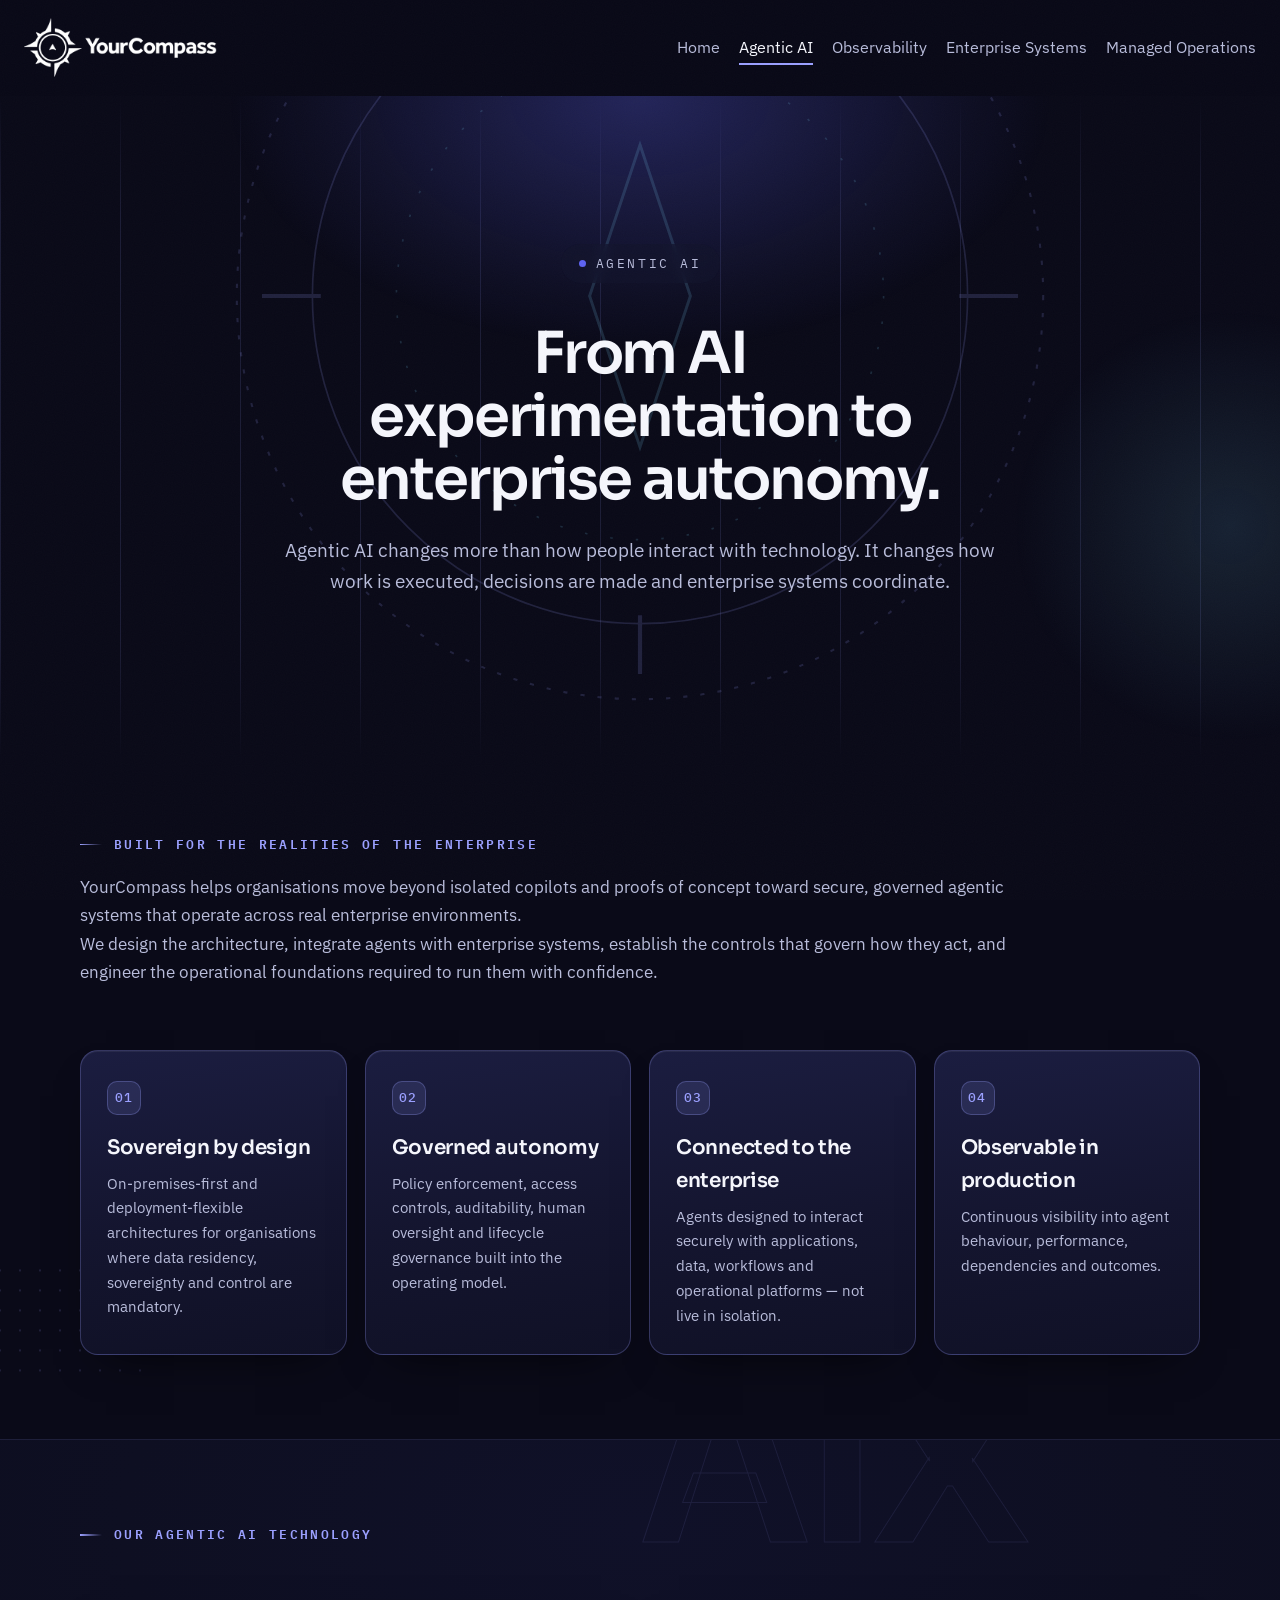
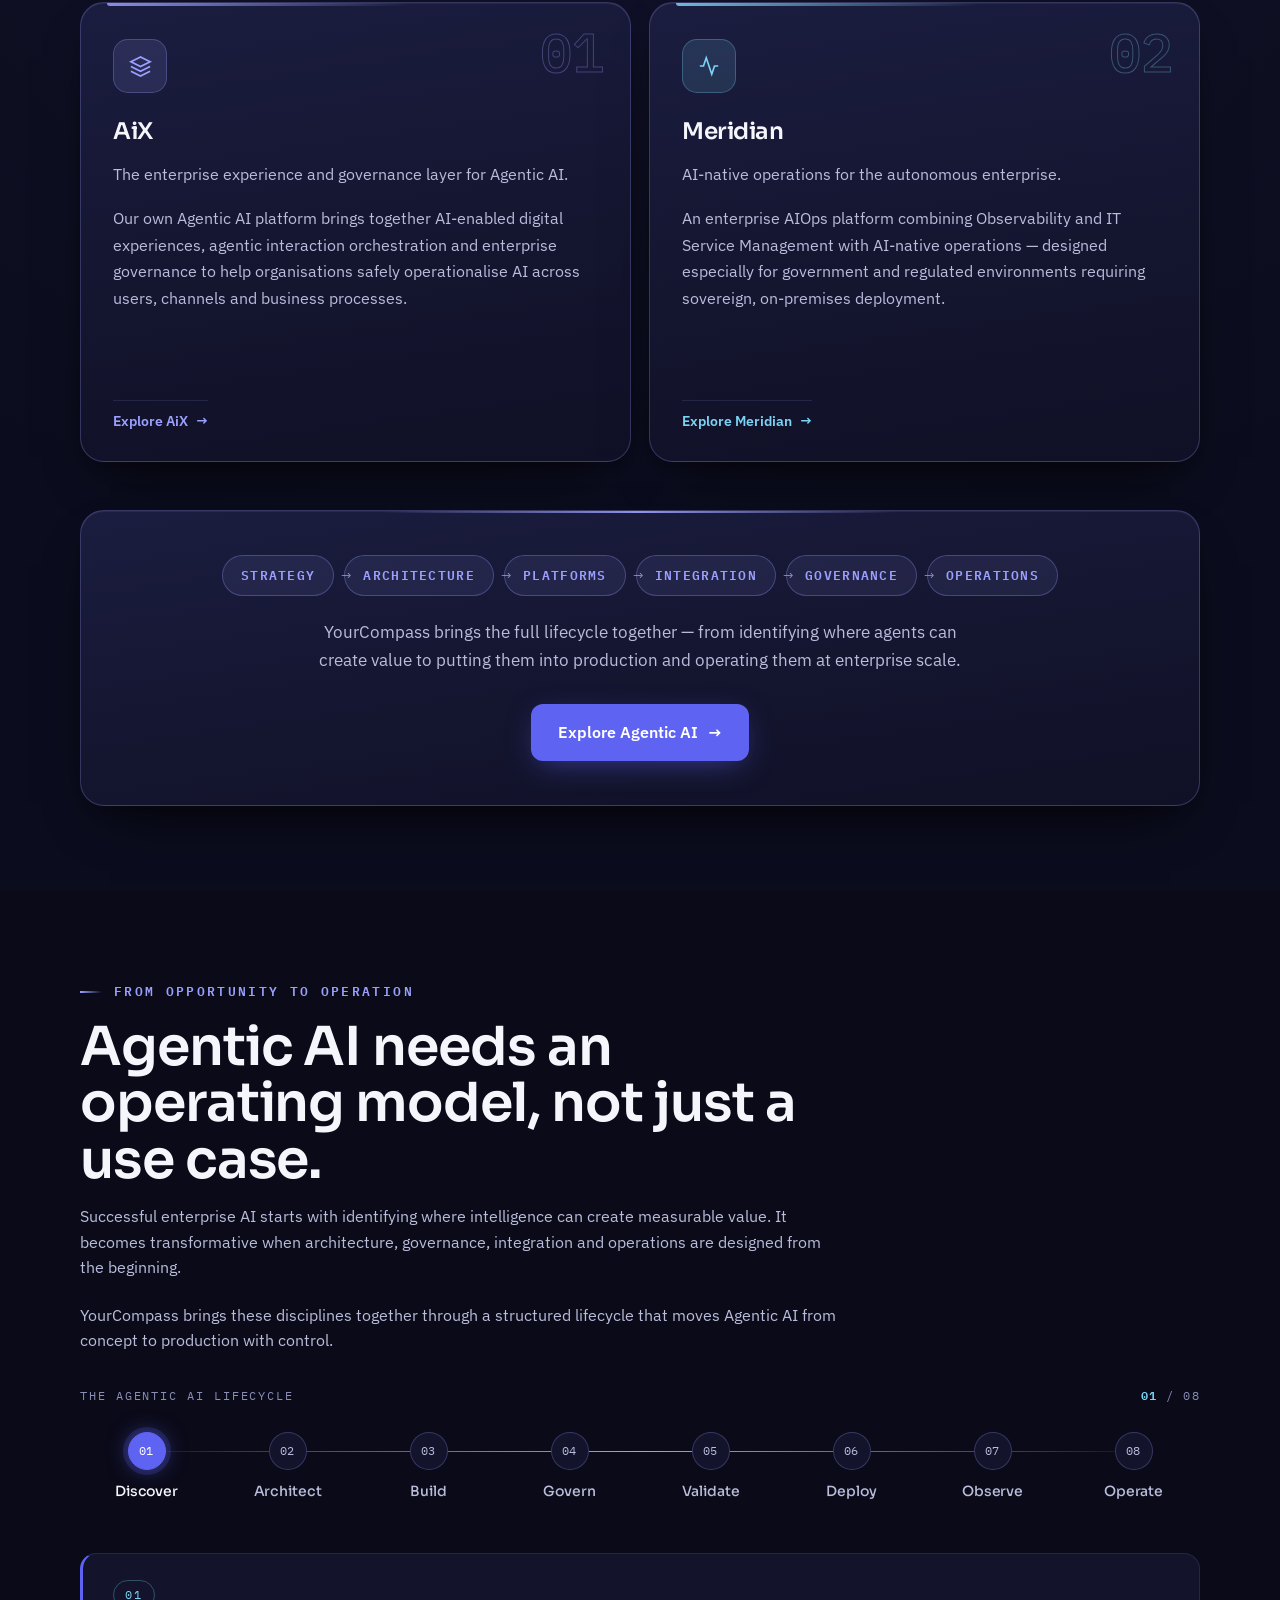
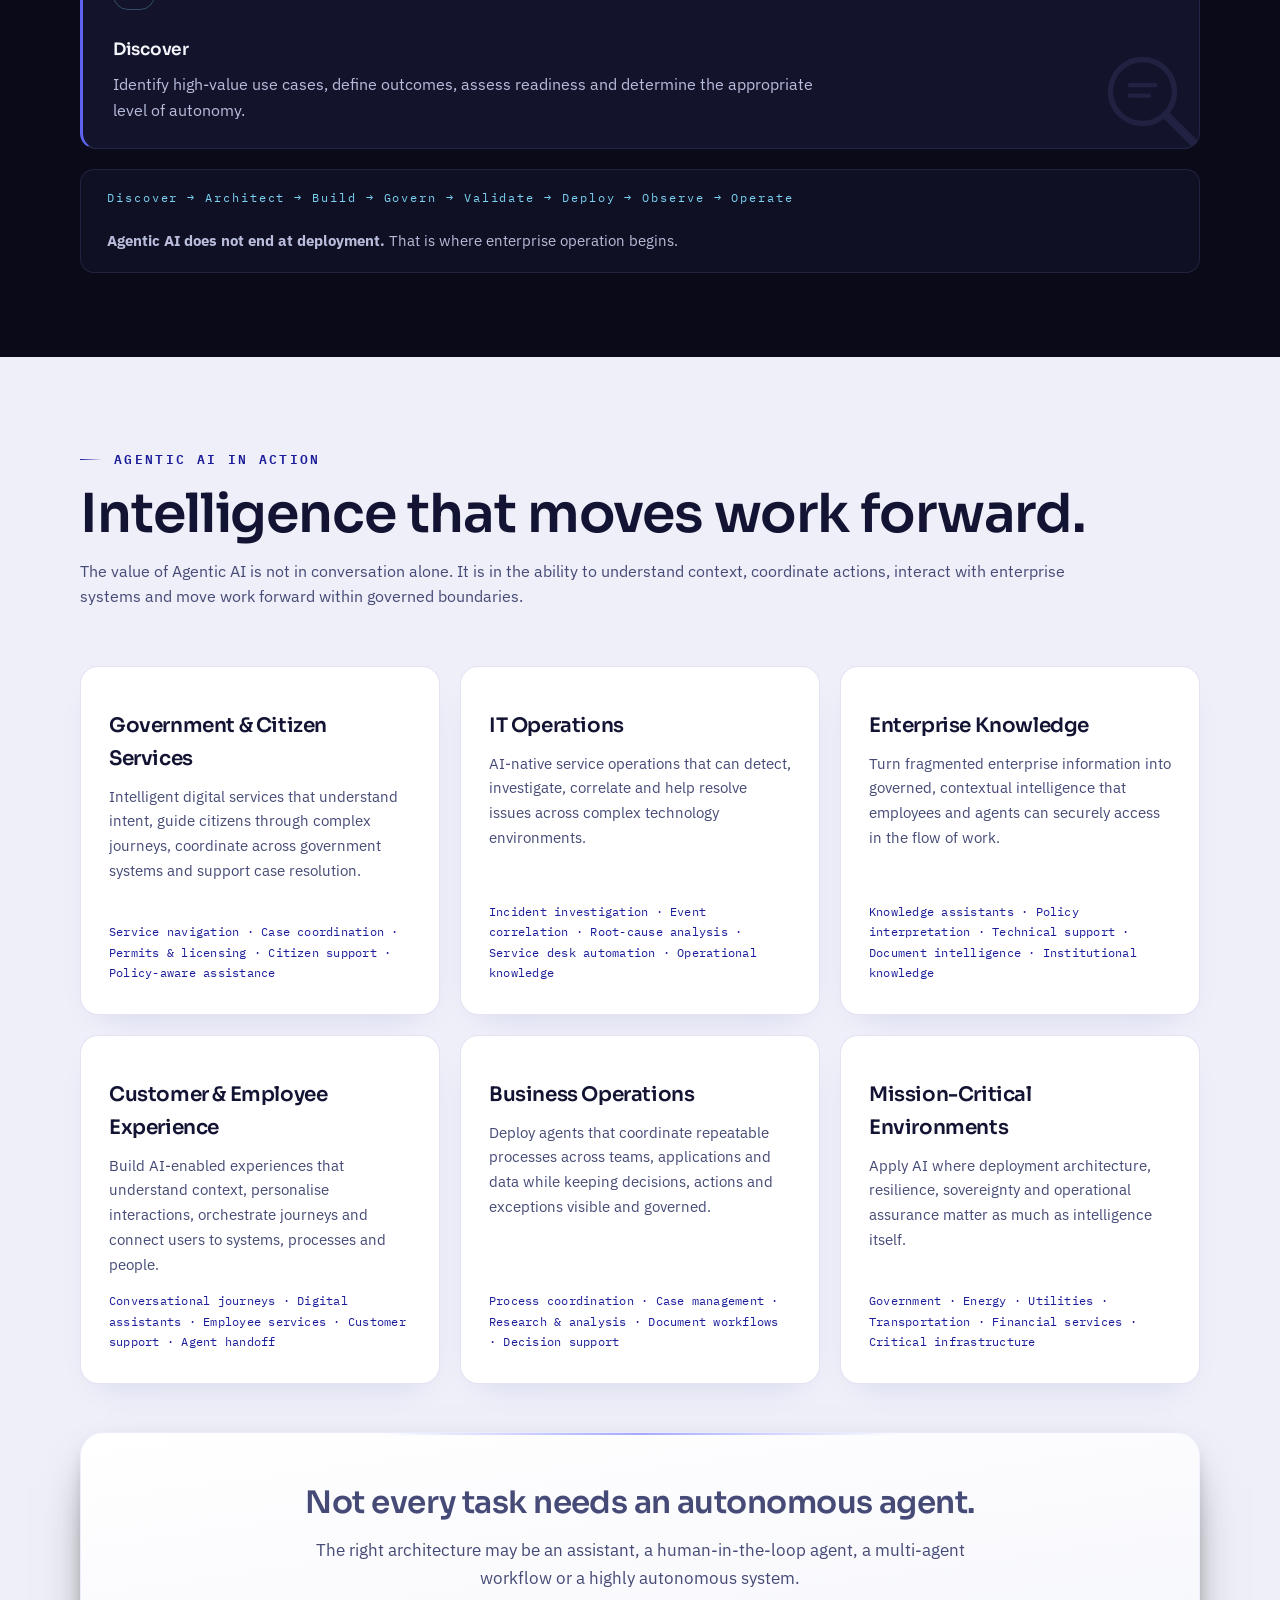
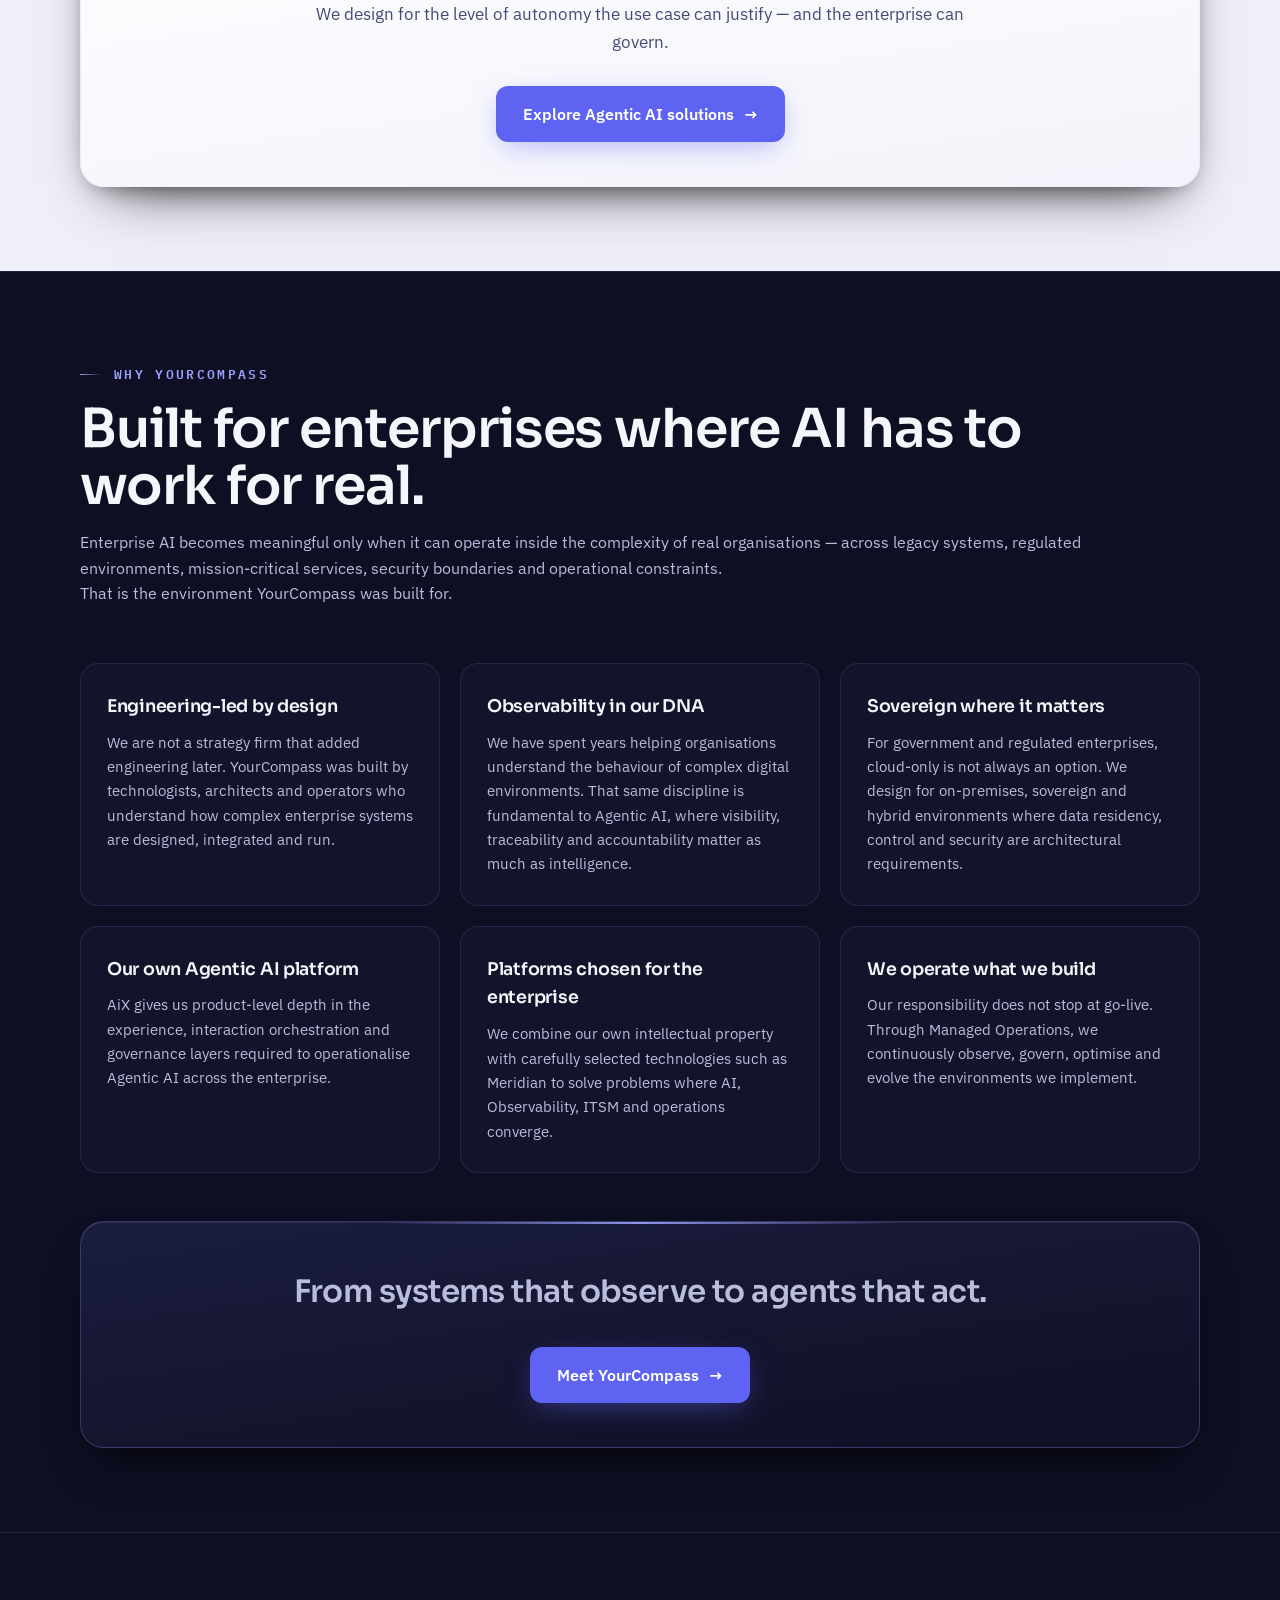
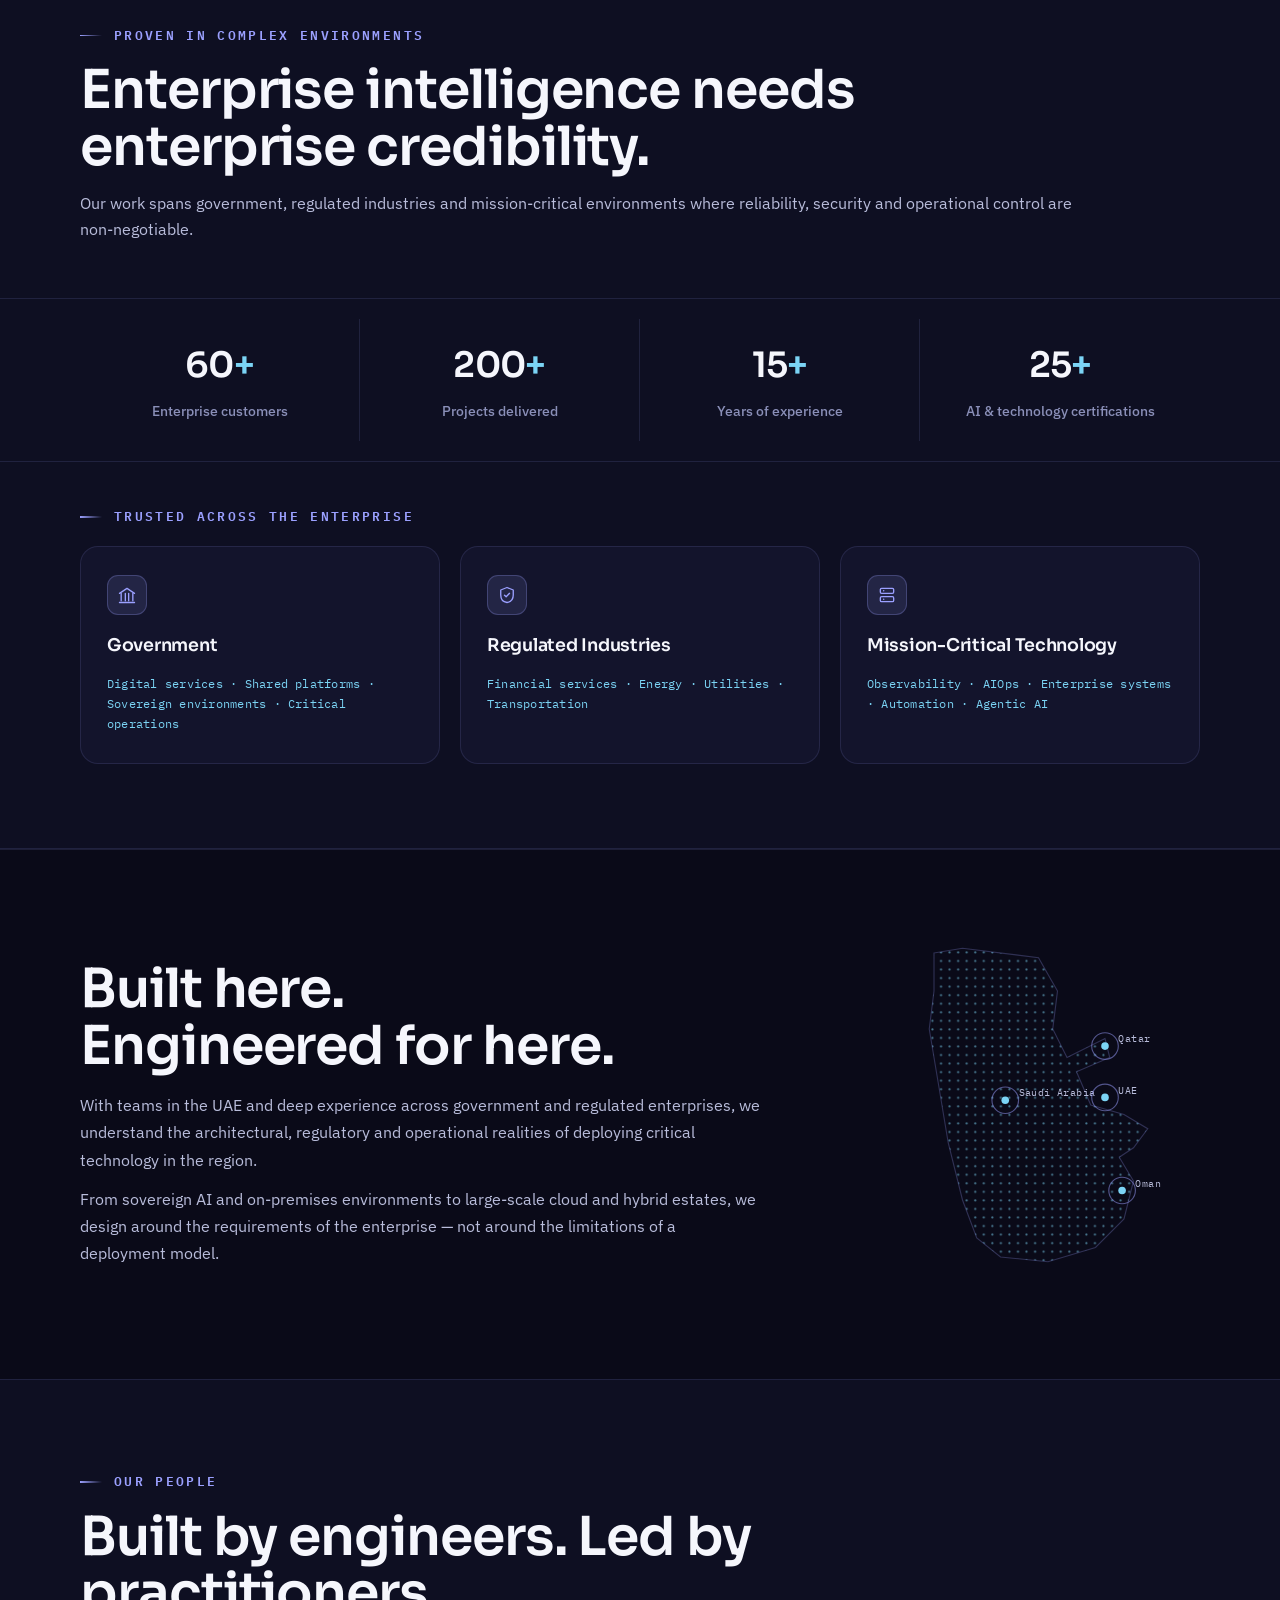
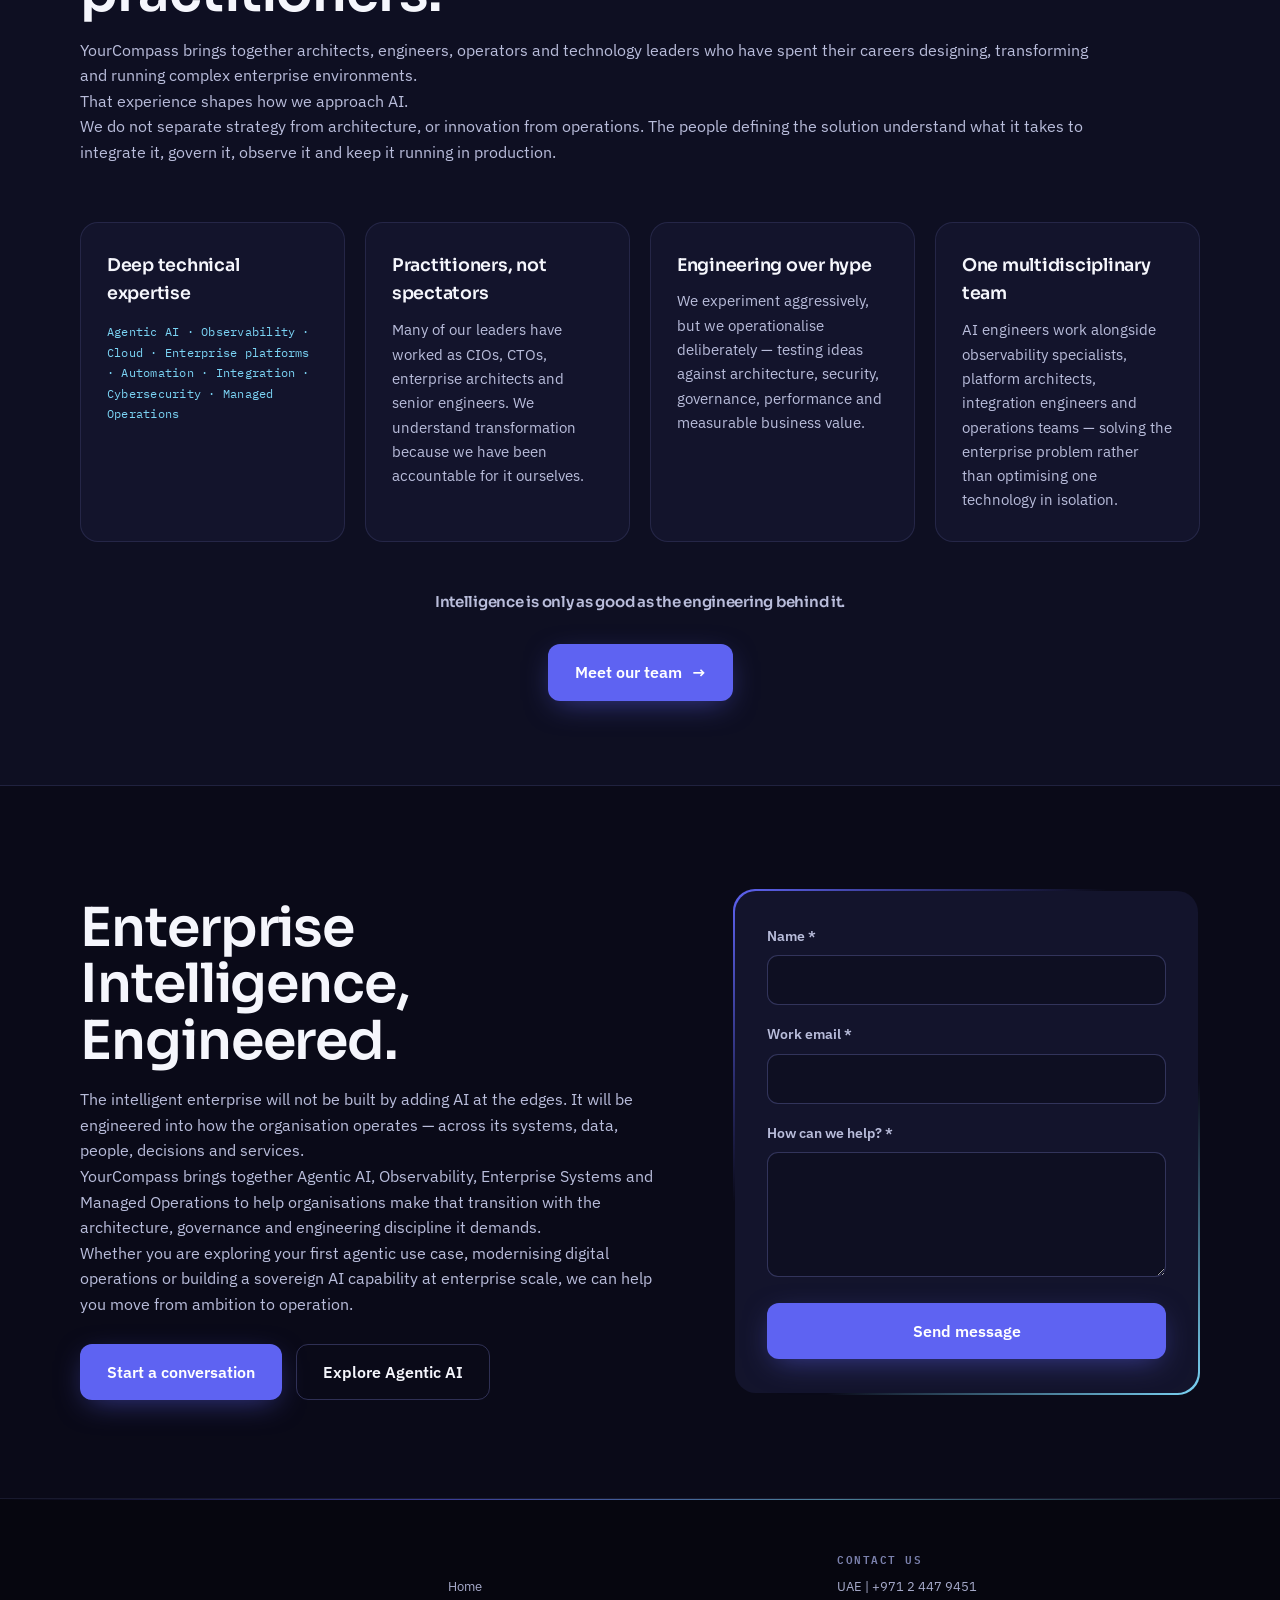
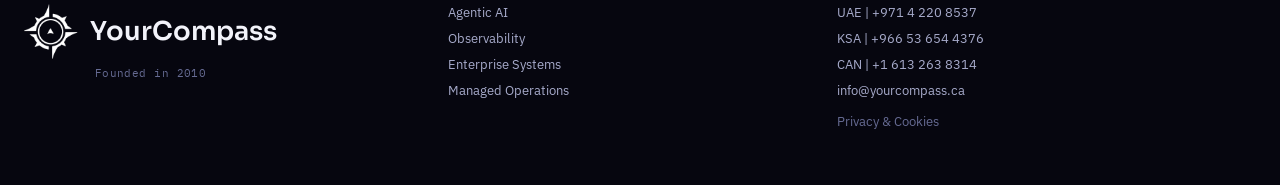
==== commit c1121f68: "Add Privacy & Cookies page and restore its footer link on every page Co-Authored-By: Claude Fable 5 " ====
--- a/agentic-ai.html
+++ b/agentic-ai.html
@@ -512,6 +512,7 @@
         <a href="tel:+966536544376">KSA | +966 53 654 4376</a>
         <a href="tel:+16132638314">CAN | +1 613 263 8314</a>
         <a href="mailto:info@yourcompass.ca">info@yourcompass.ca</a>
+        <a href="privacy-cookies.html" class="footer__privacy">Privacy &amp; Cookies</a>
       </div>
     </div>
   </div>
--- a/assets/css/main.css
+++ b/assets/css/main.css
@@ -1758,6 +1758,10 @@
 .footer__contact a { color: #A7ABCB; font-size: 13px; line-height: 1.3; transition: color .2s; align-self: flex-start; }
 
 .footer__contact a:hover { color: #F2F3FA; }
+
+.footer__privacy { margin-top: 6px; font-size: 11px; color: #666B93 !important; }
+
+.footer__privacy:hover { color: #A7ABCB !important; }
 
 
 
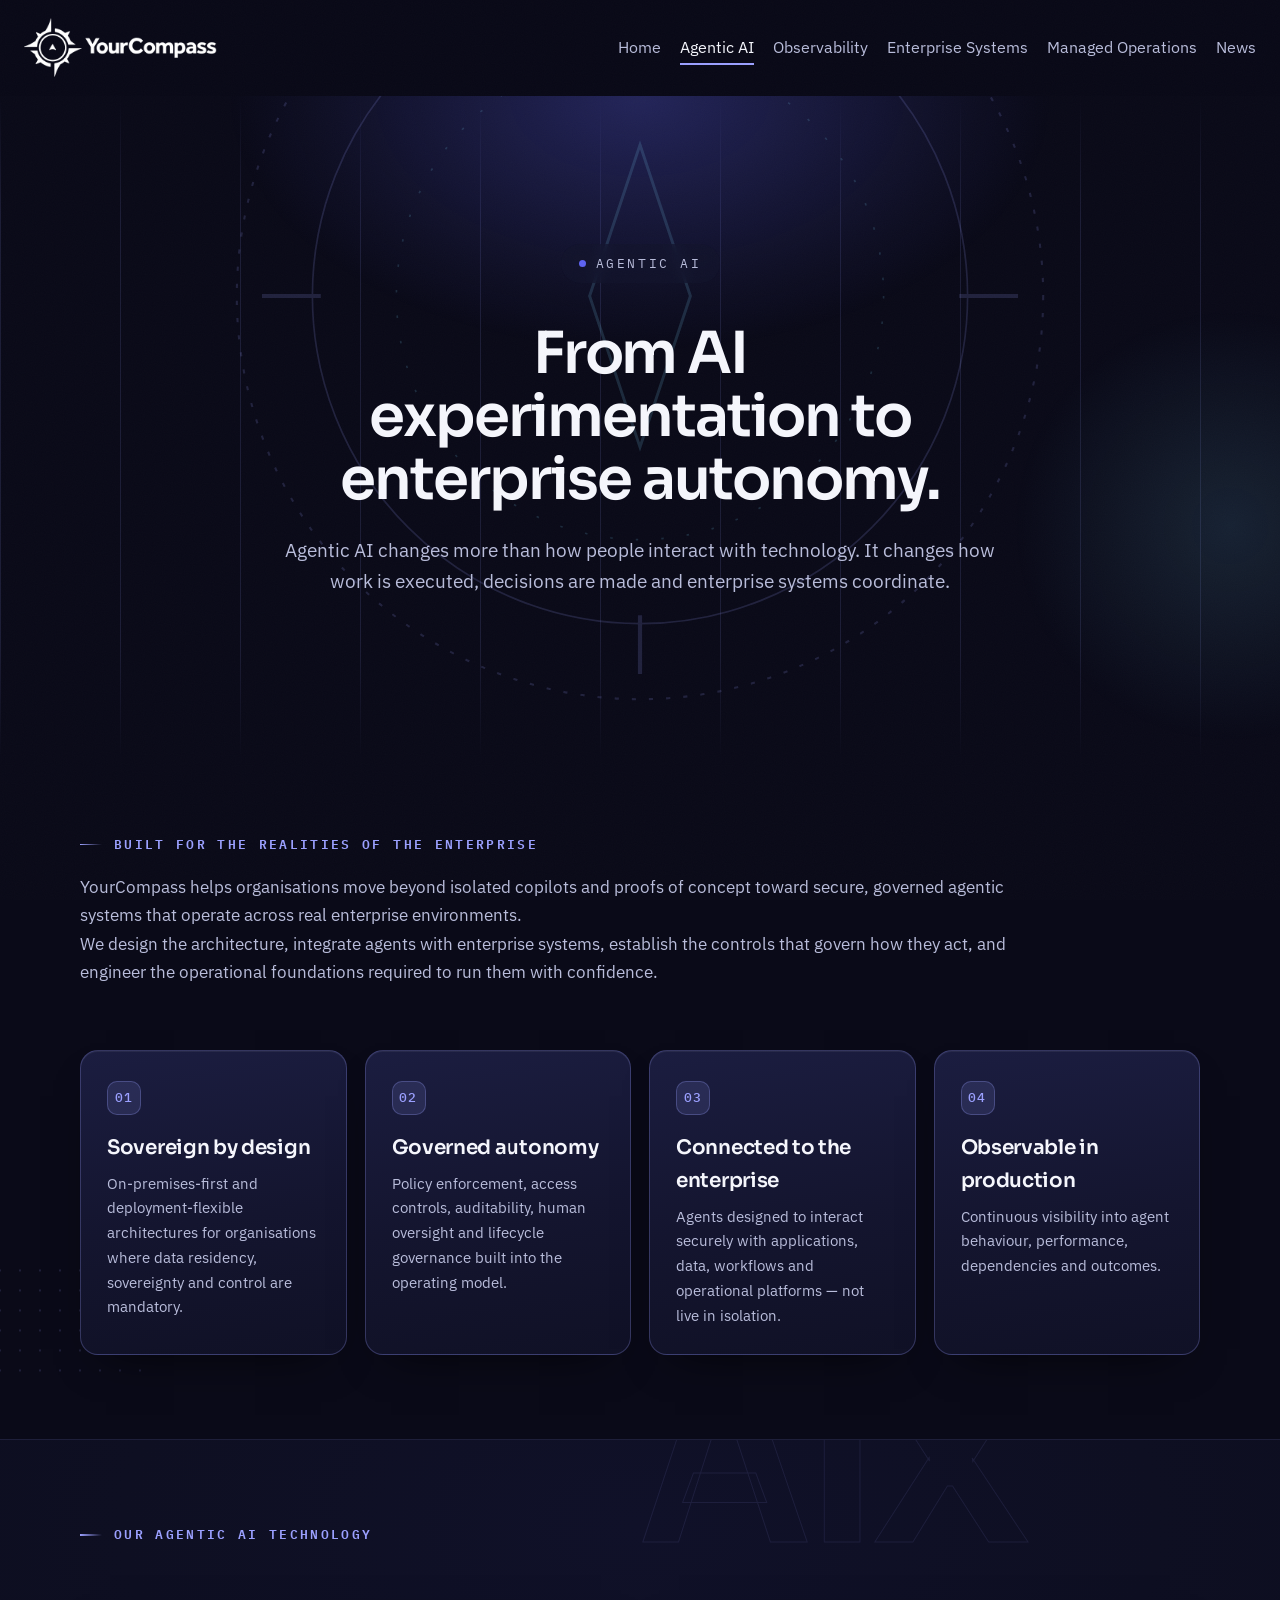
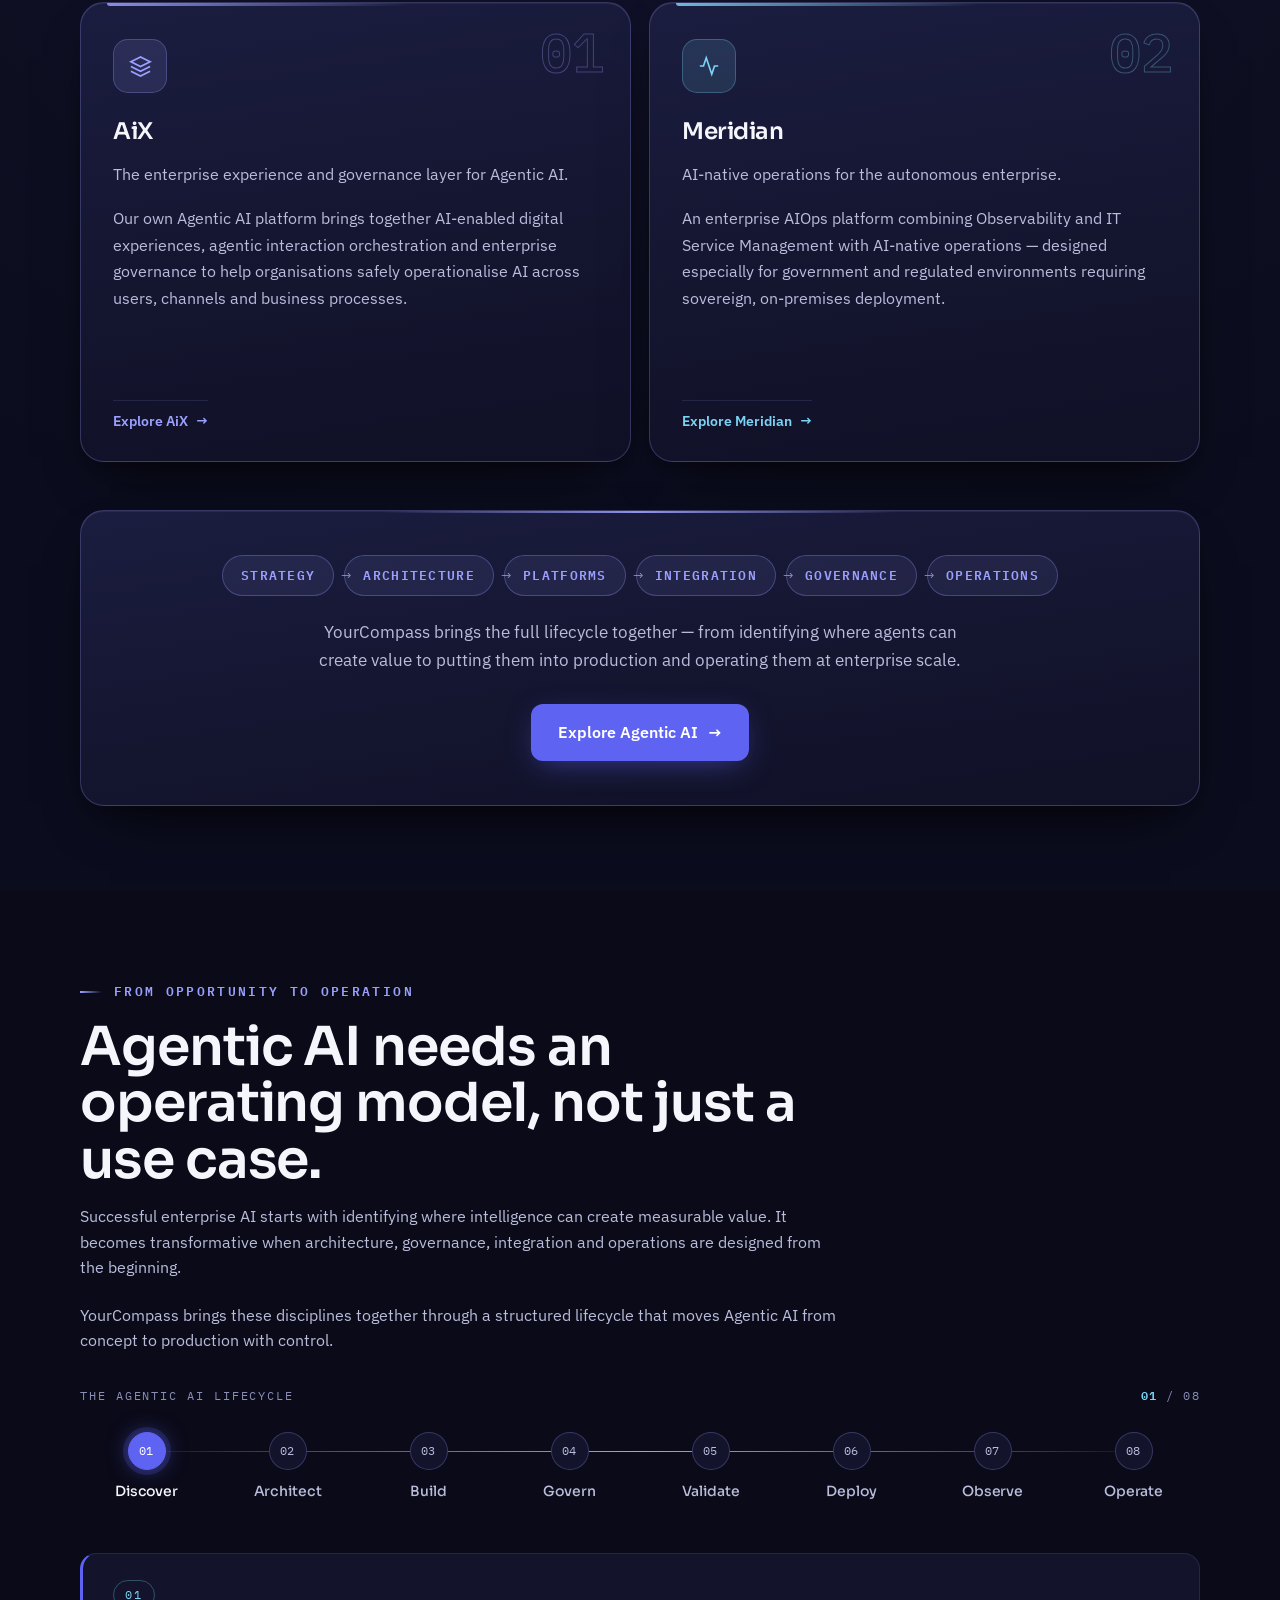
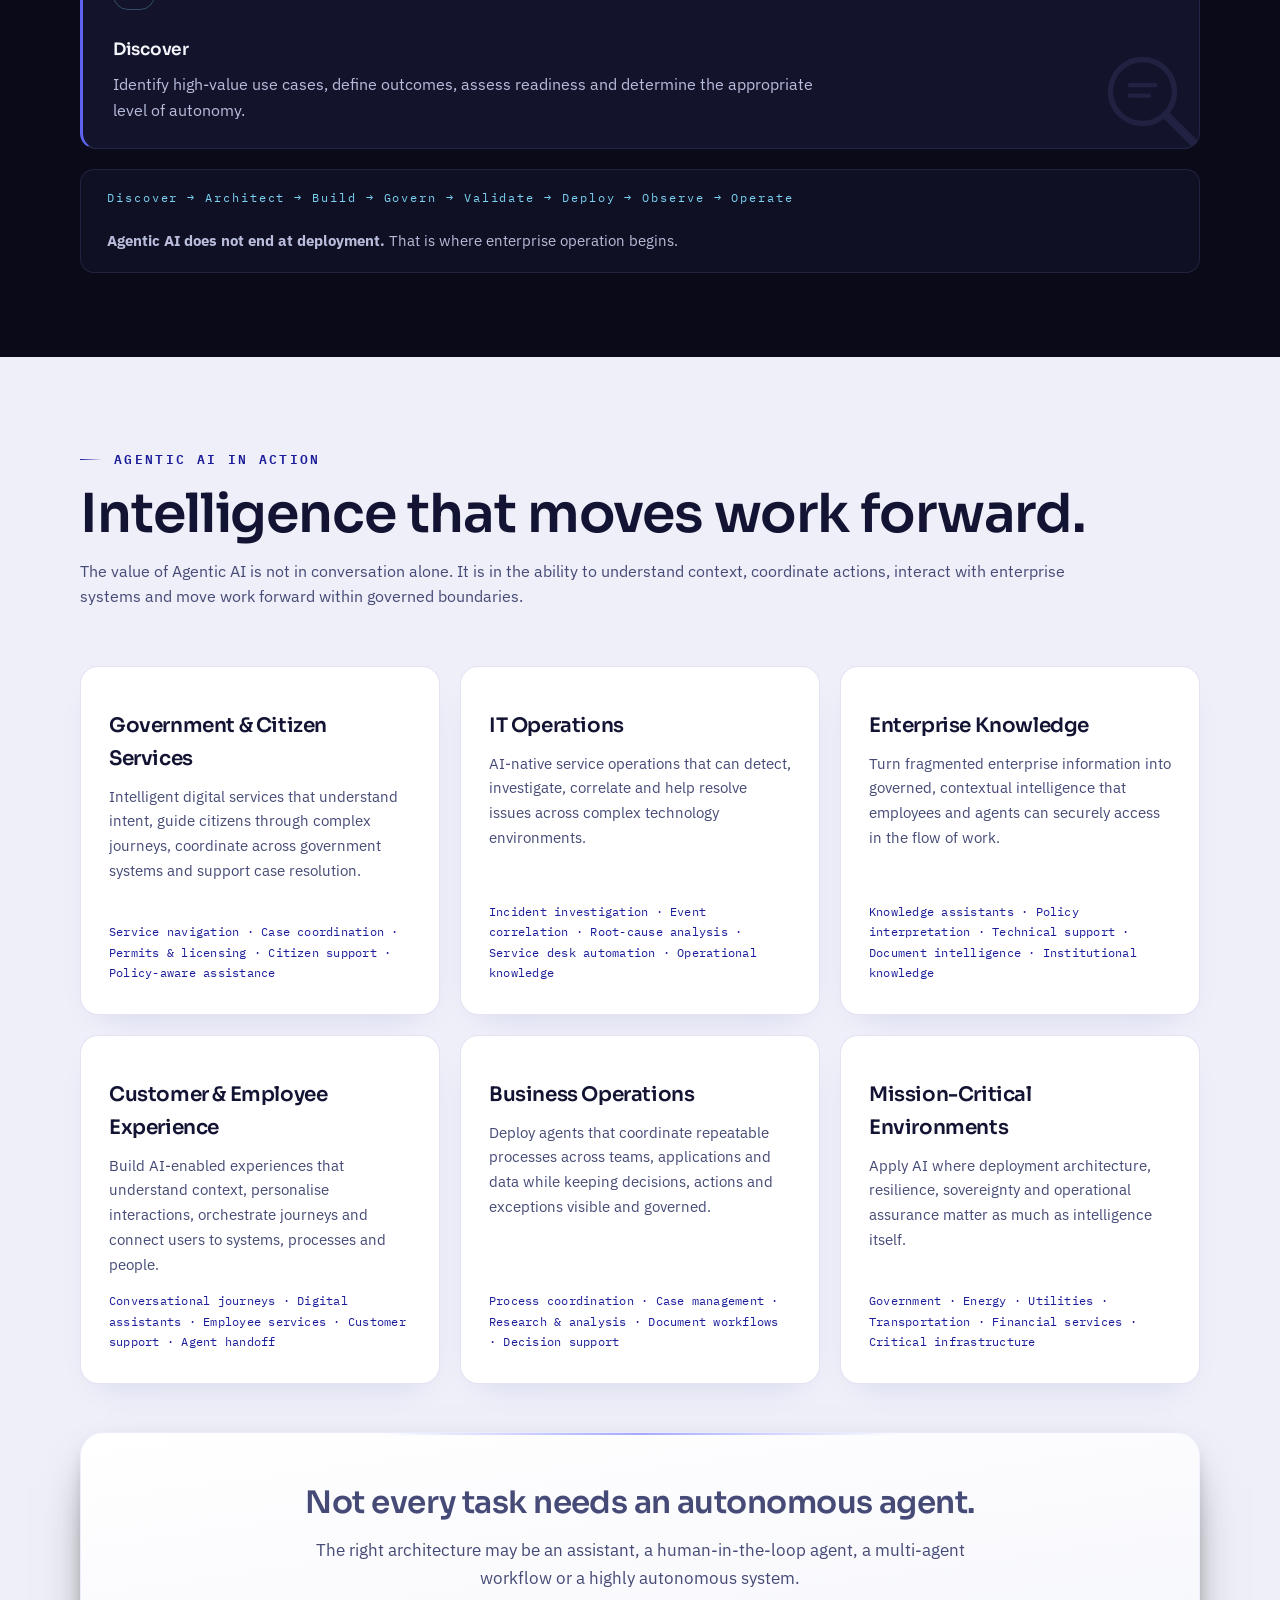
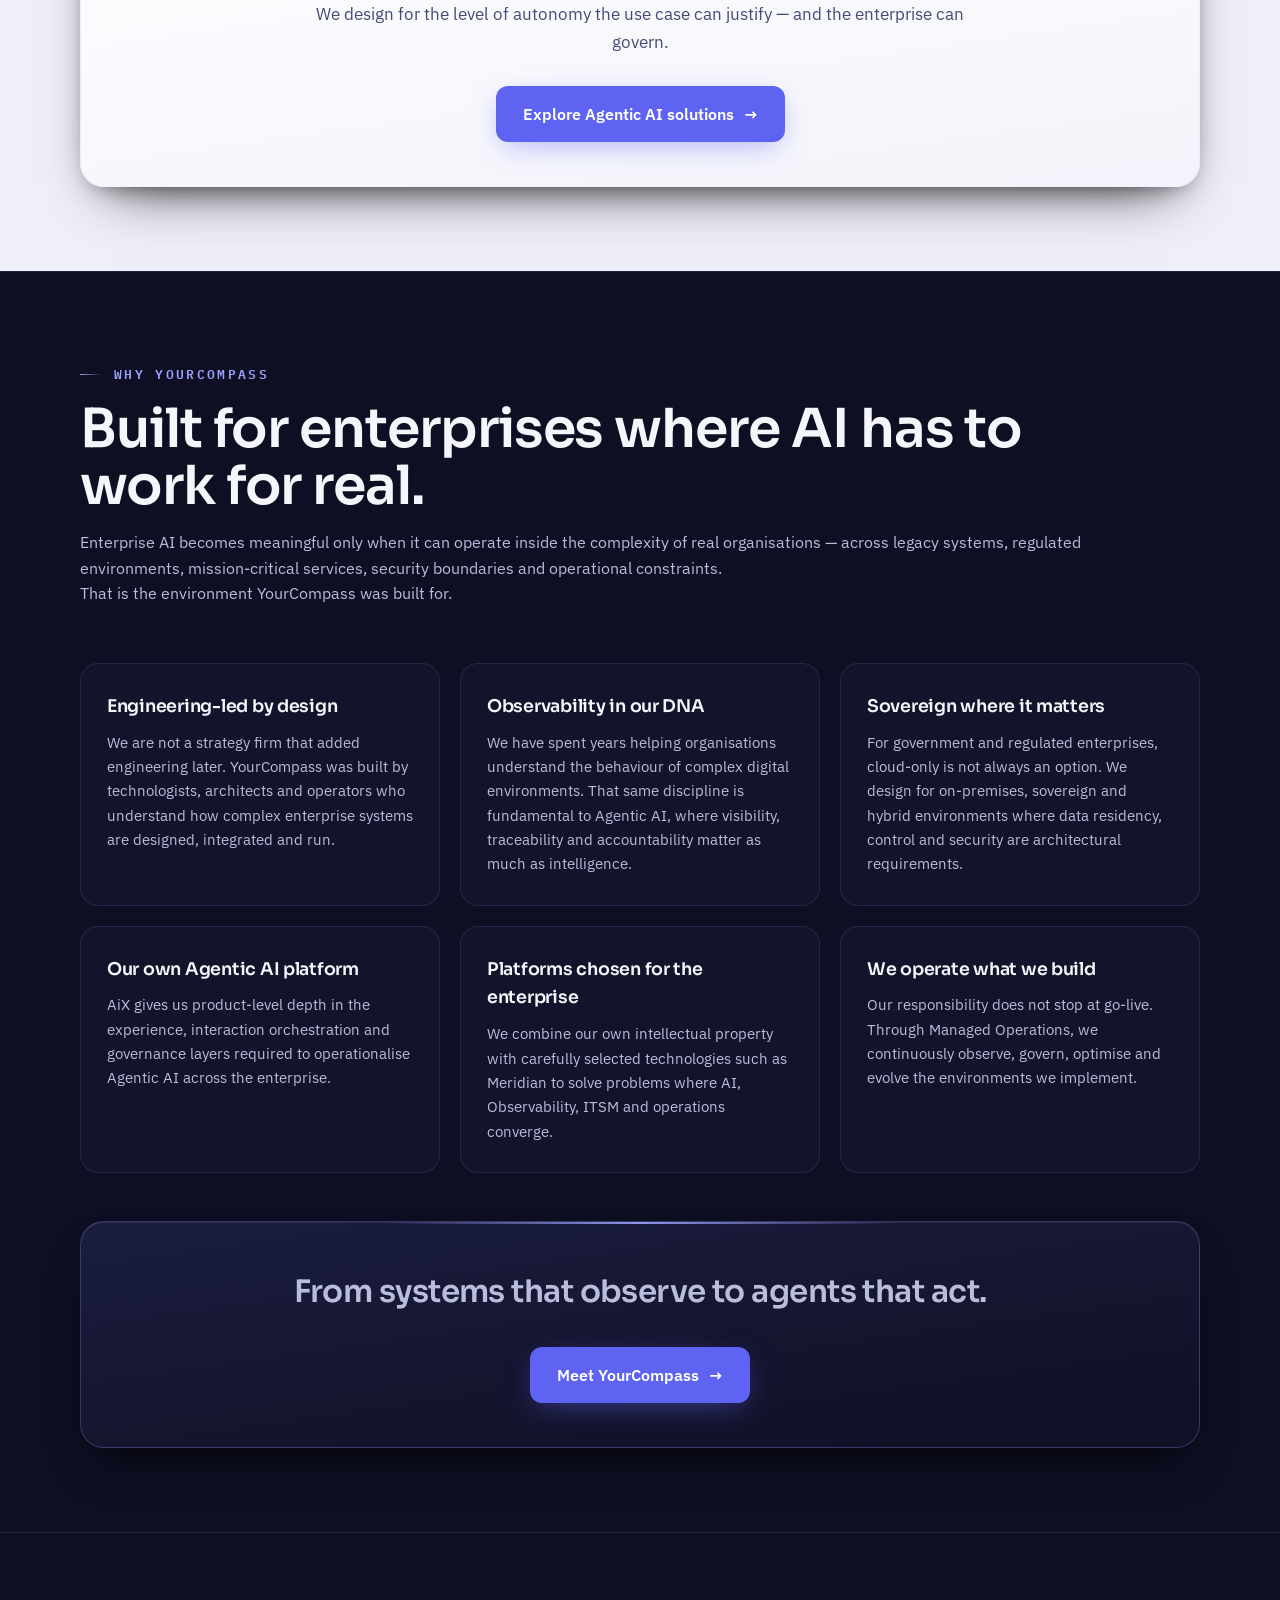
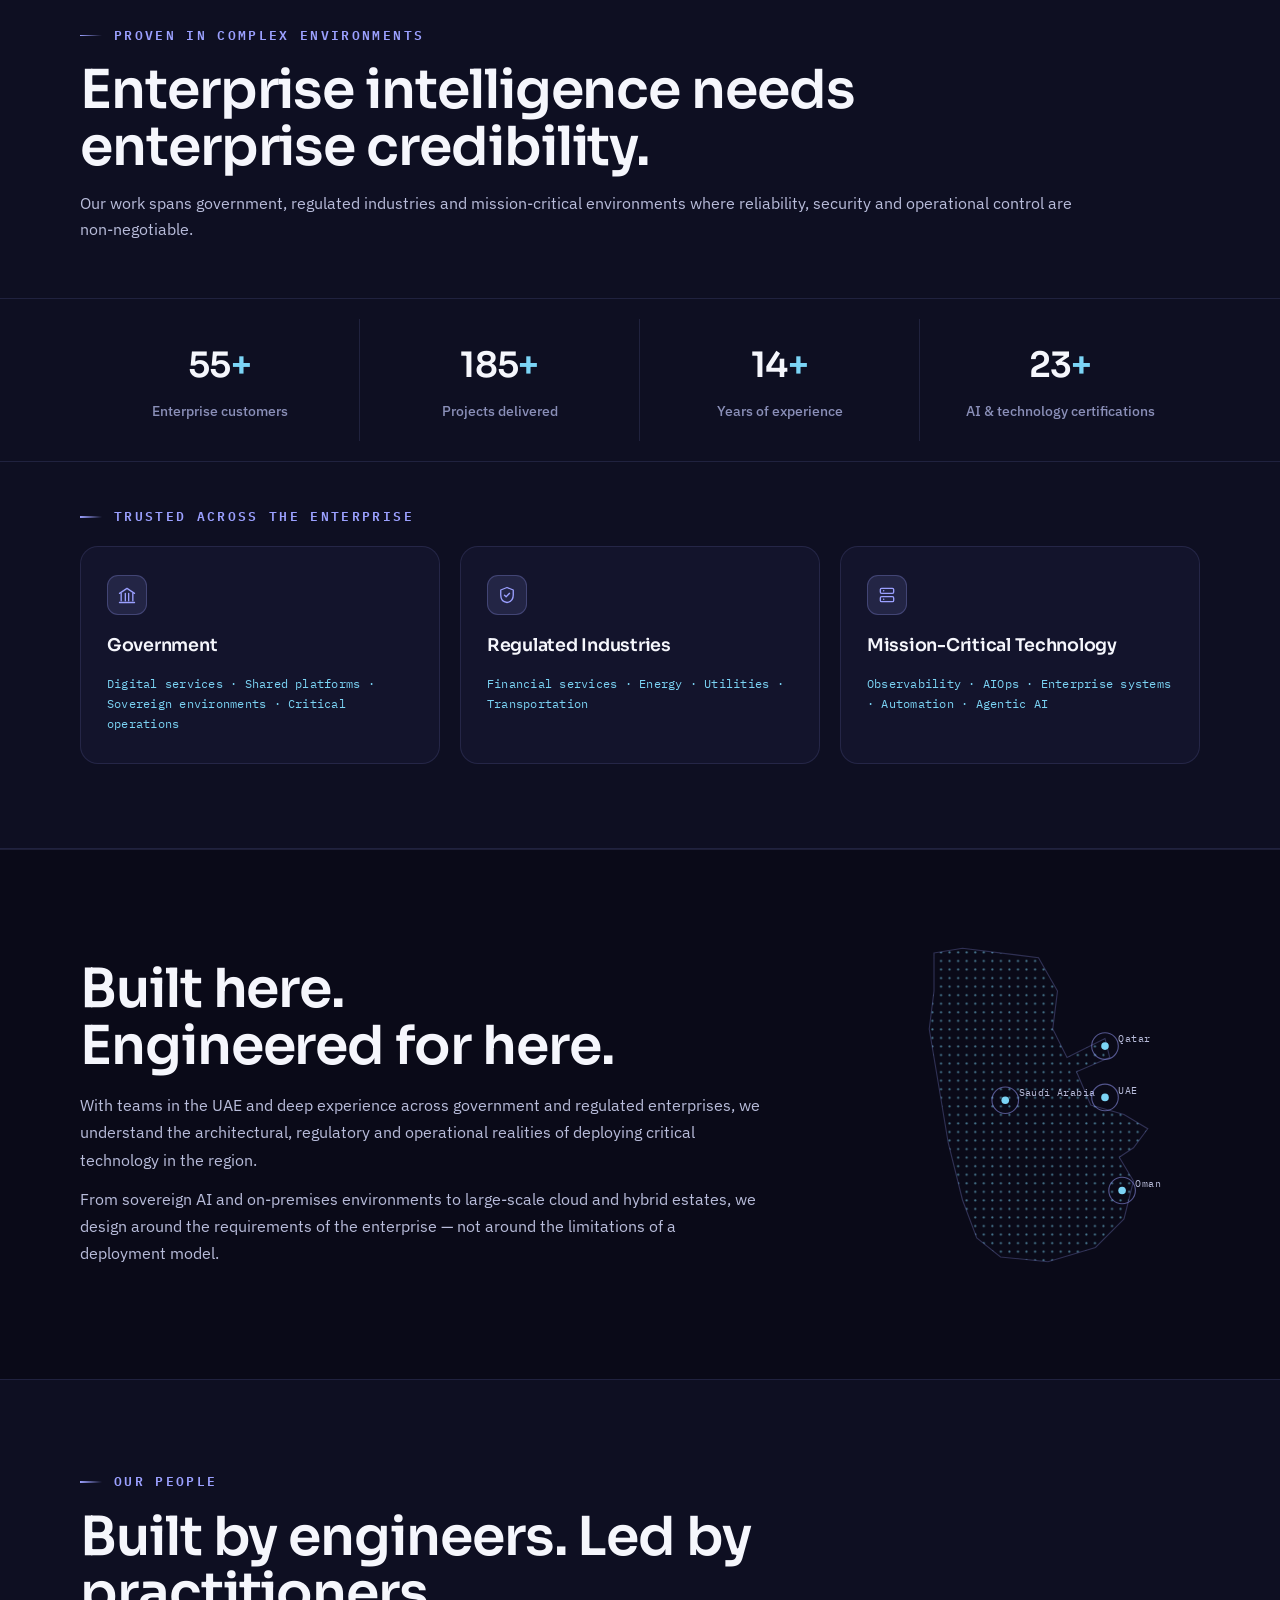
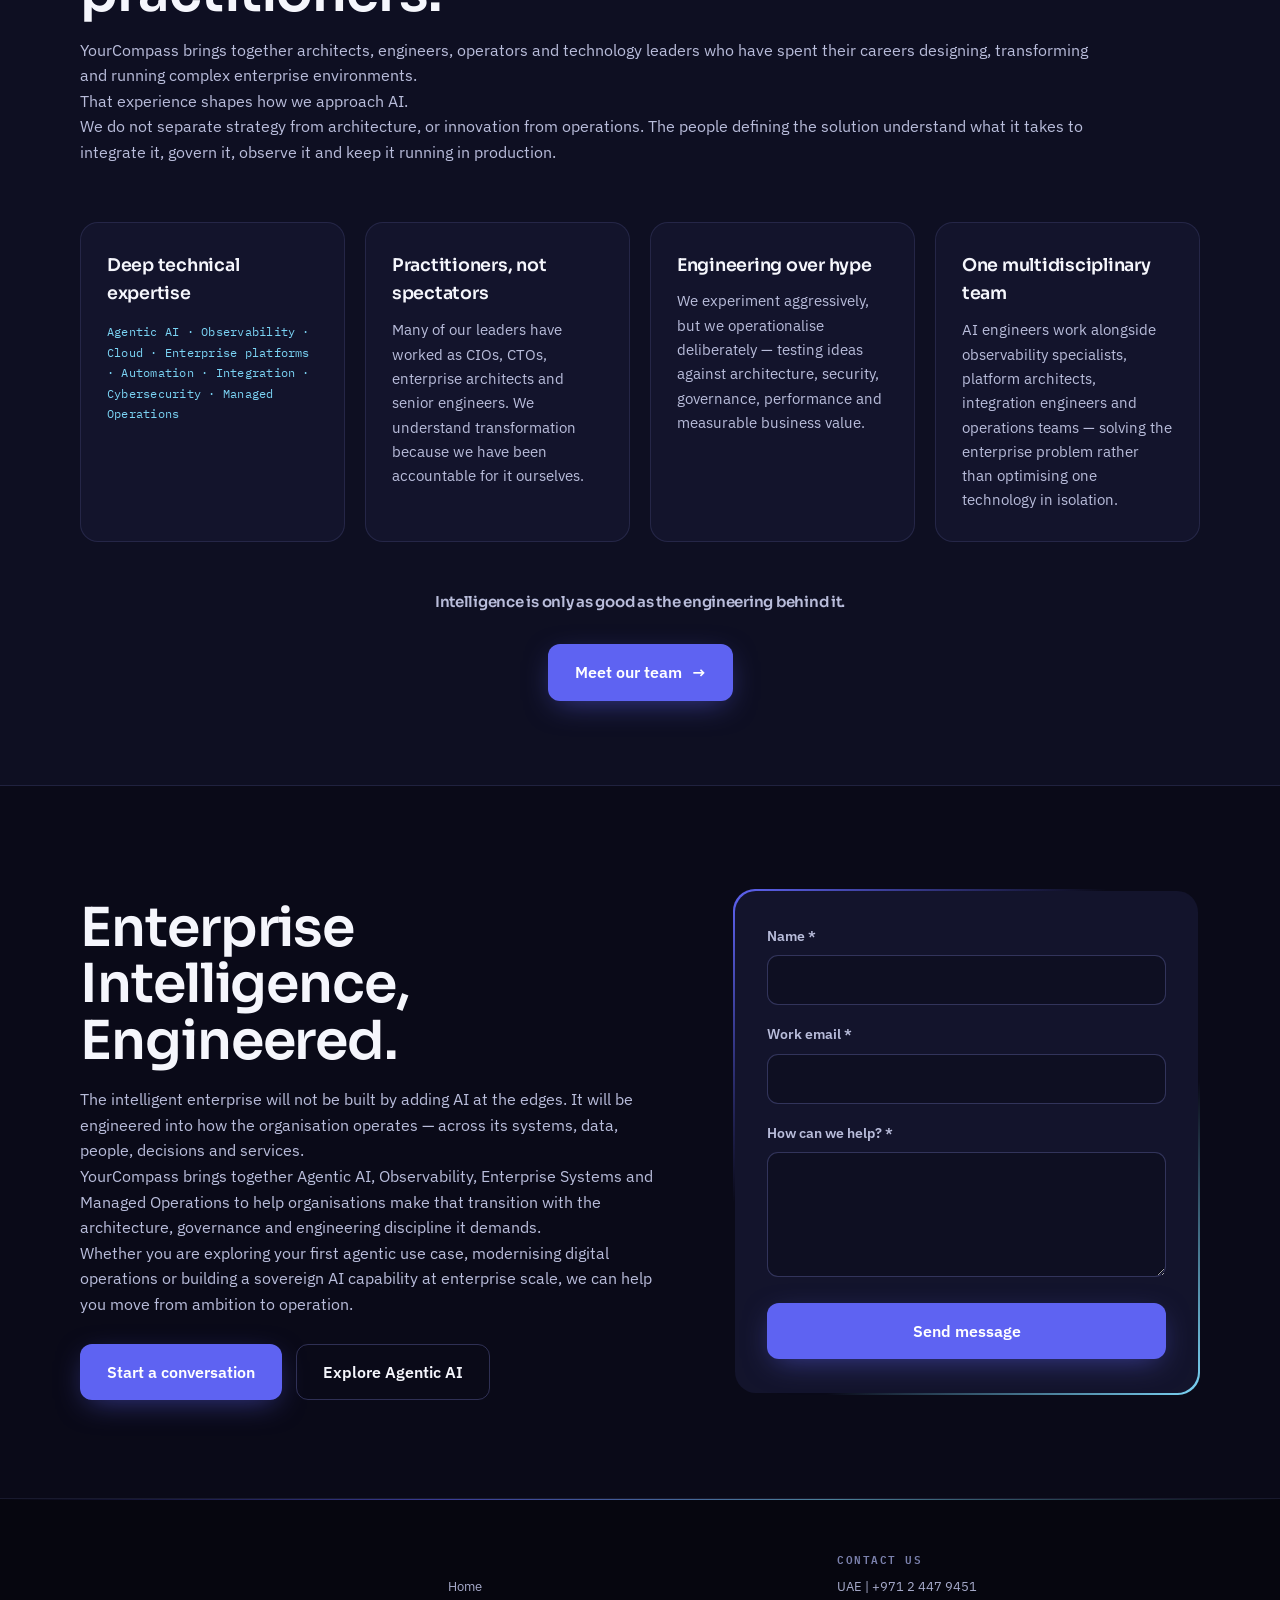
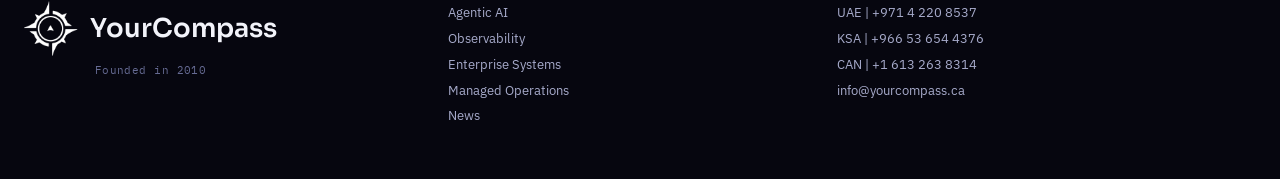
==== commit a71525a9: "Add News section parsed from yourcompass.ca with listing and three article pages Co-Authored-By: Cla" ====
--- a/agentic-ai.html
+++ b/agentic-ai.html
@@ -29,6 +29,7 @@
       <a class="nav__link" href="observability.html">Observability</a>
       <a class="nav__link" href="enterprise-systems.html">Enterprise Systems</a>
       <a class="nav__link" href="managed-operations.html">Managed Operations</a>
+      <a class="nav__link" href="news.html">News</a>
     </div>
     <button class="nav__burger" type="button" data-burger aria-expanded="false" aria-controls="mnav" aria-label="Menu">
       <svg data-burger-open width="26" height="26" viewBox="0 0 20 20" aria-hidden="true">
@@ -46,6 +47,7 @@
       <a class="nav__panel-link" href="observability.html"><span>Observability</span><span>&rarr;</span></a>
       <a class="nav__panel-link" href="enterprise-systems.html"><span>Enterprise Systems</span><span>&rarr;</span></a>
       <a class="nav__panel-link" href="managed-operations.html"><span>Managed Operations</span><span>&rarr;</span></a>
+      <a class="nav__panel-link" href="news.html"><span>News</span><span>&rarr;</span></a>
     </div>
   </div>
 </header>
@@ -502,6 +504,7 @@
         <a href="observability.html">Observability</a>
         <a href="enterprise-systems.html">Enterprise Systems</a>
         <a href="managed-operations.html">Managed Operations</a>
+        <a href="news.html">News</a>
       </div>
     </div>
     <div class="footer__col">
@@ -512,7 +515,6 @@
         <a href="tel:+966536544376">KSA | +966 53 654 4376</a>
         <a href="tel:+16132638314">CAN | +1 613 263 8314</a>
         <a href="mailto:info@yourcompass.ca">info@yourcompass.ca</a>
-        <a href="privacy-cookies.html" class="footer__privacy">Privacy &amp; Cookies</a>
       </div>
     </div>
   </div>
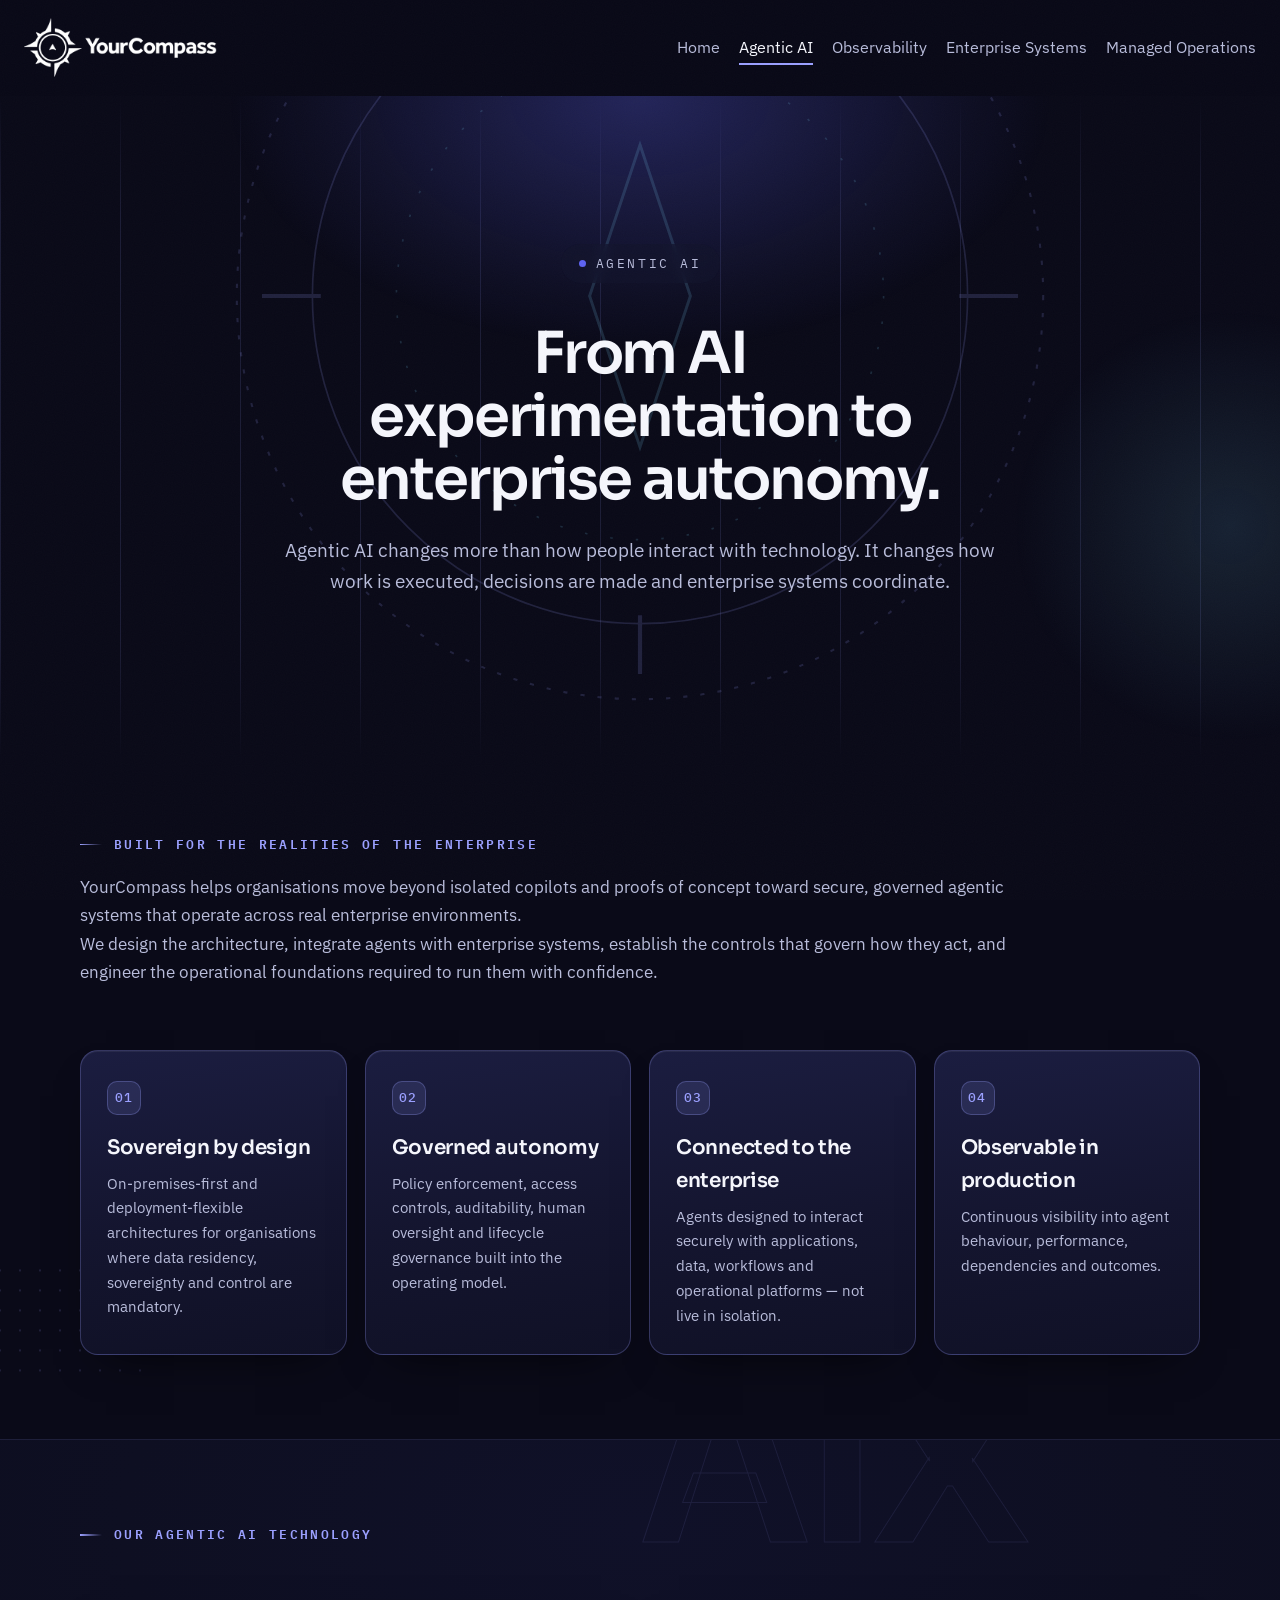
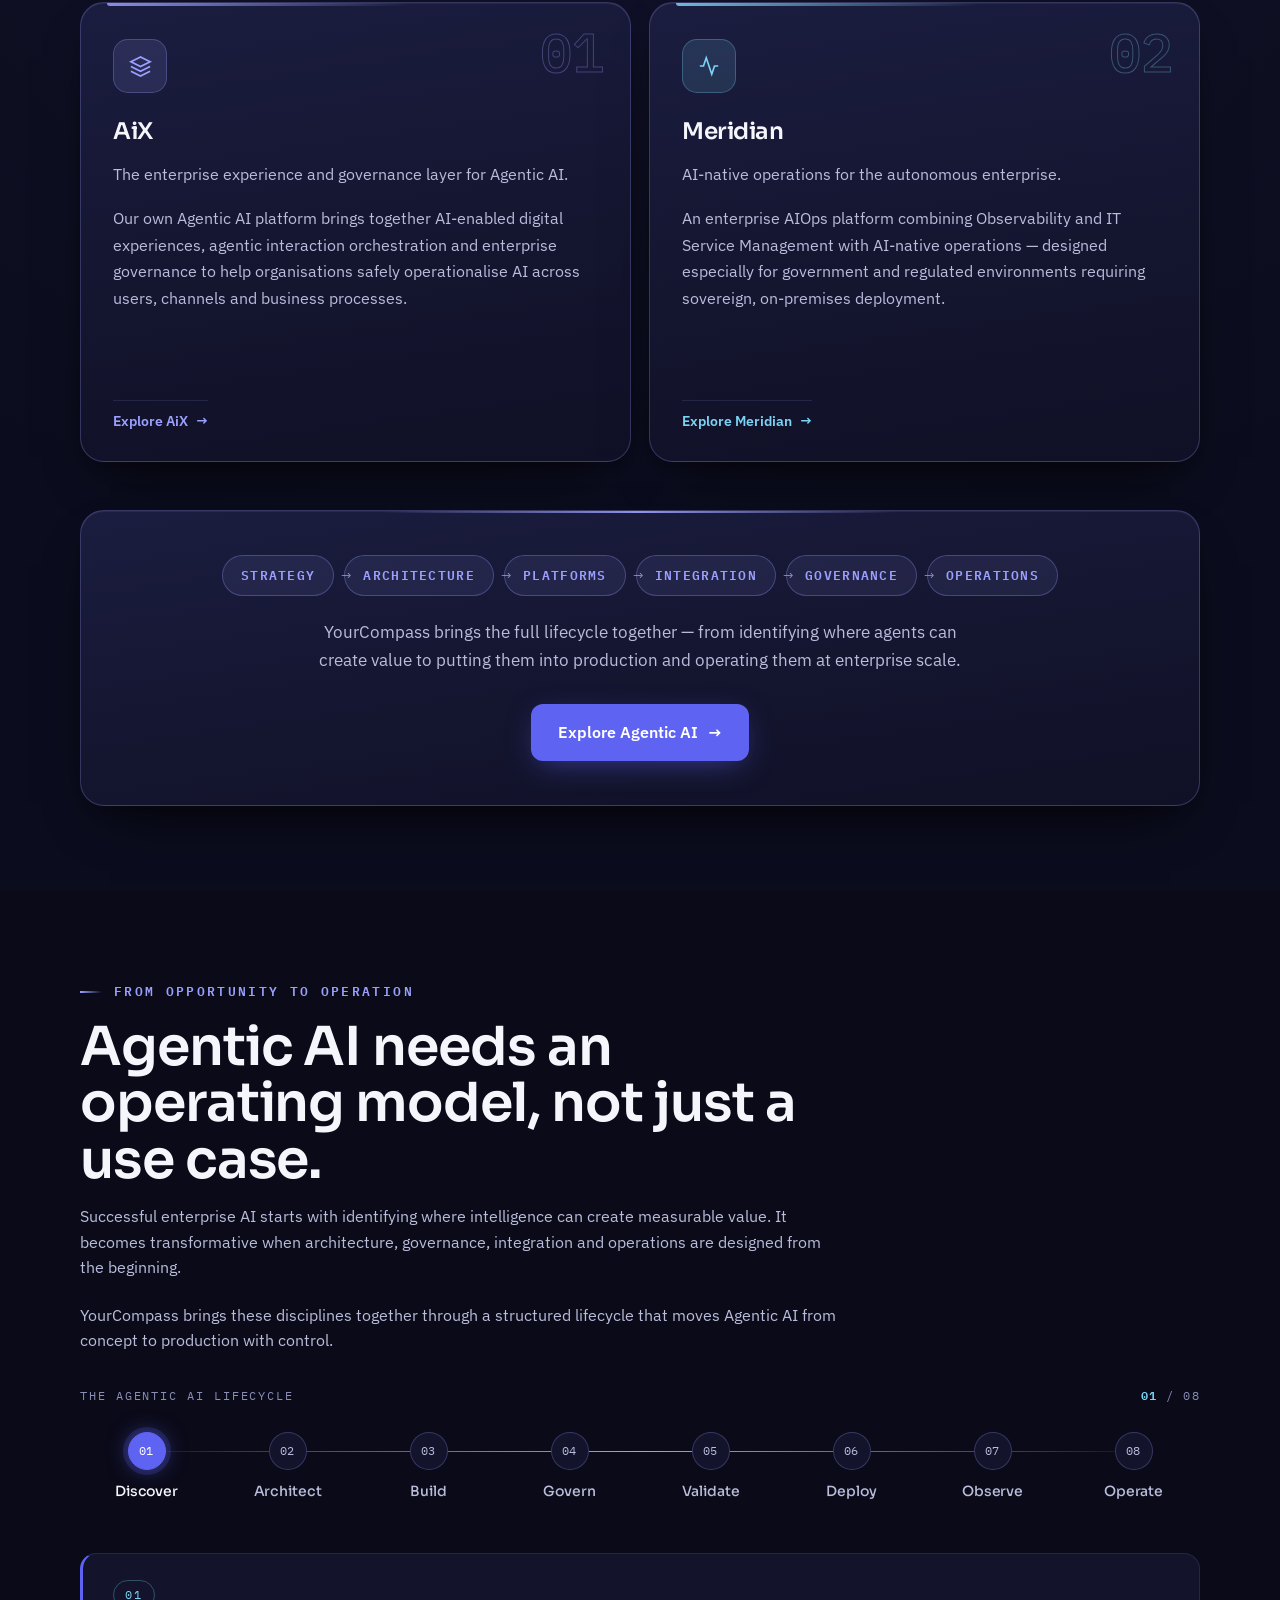
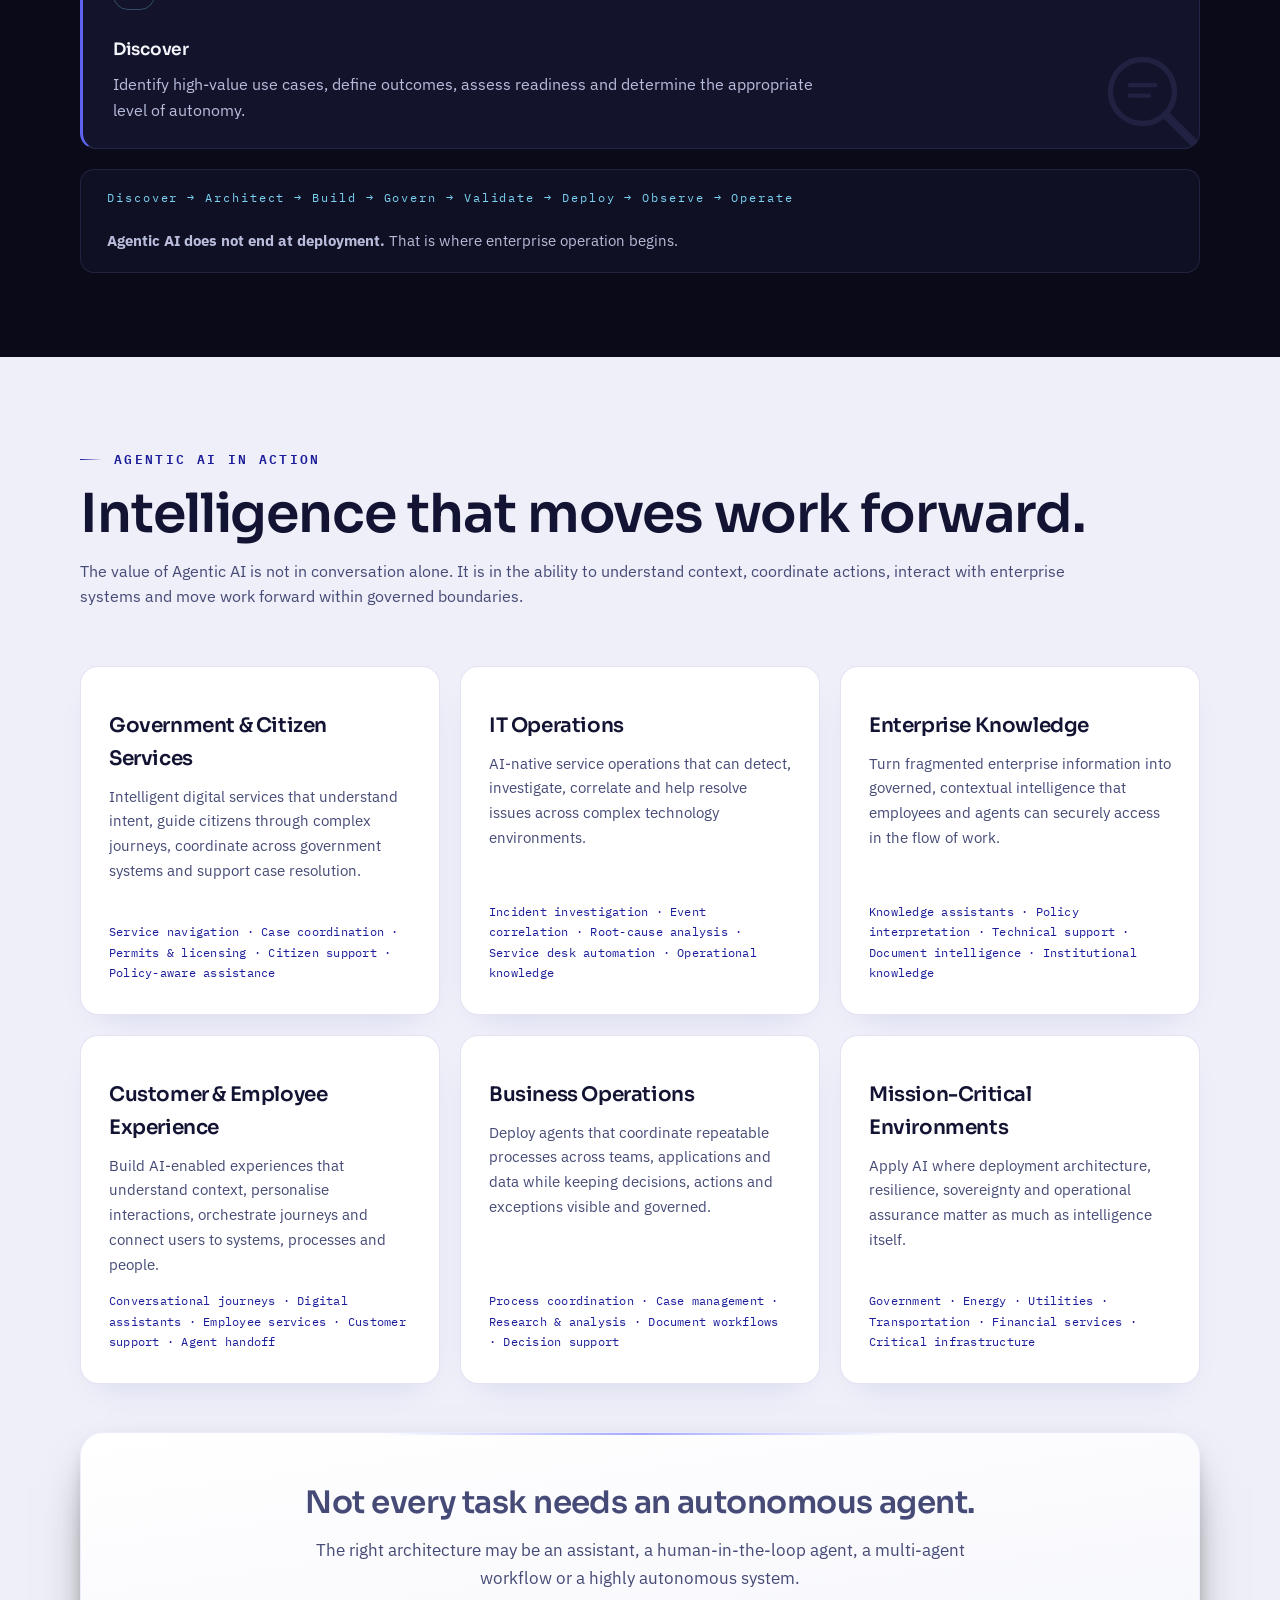
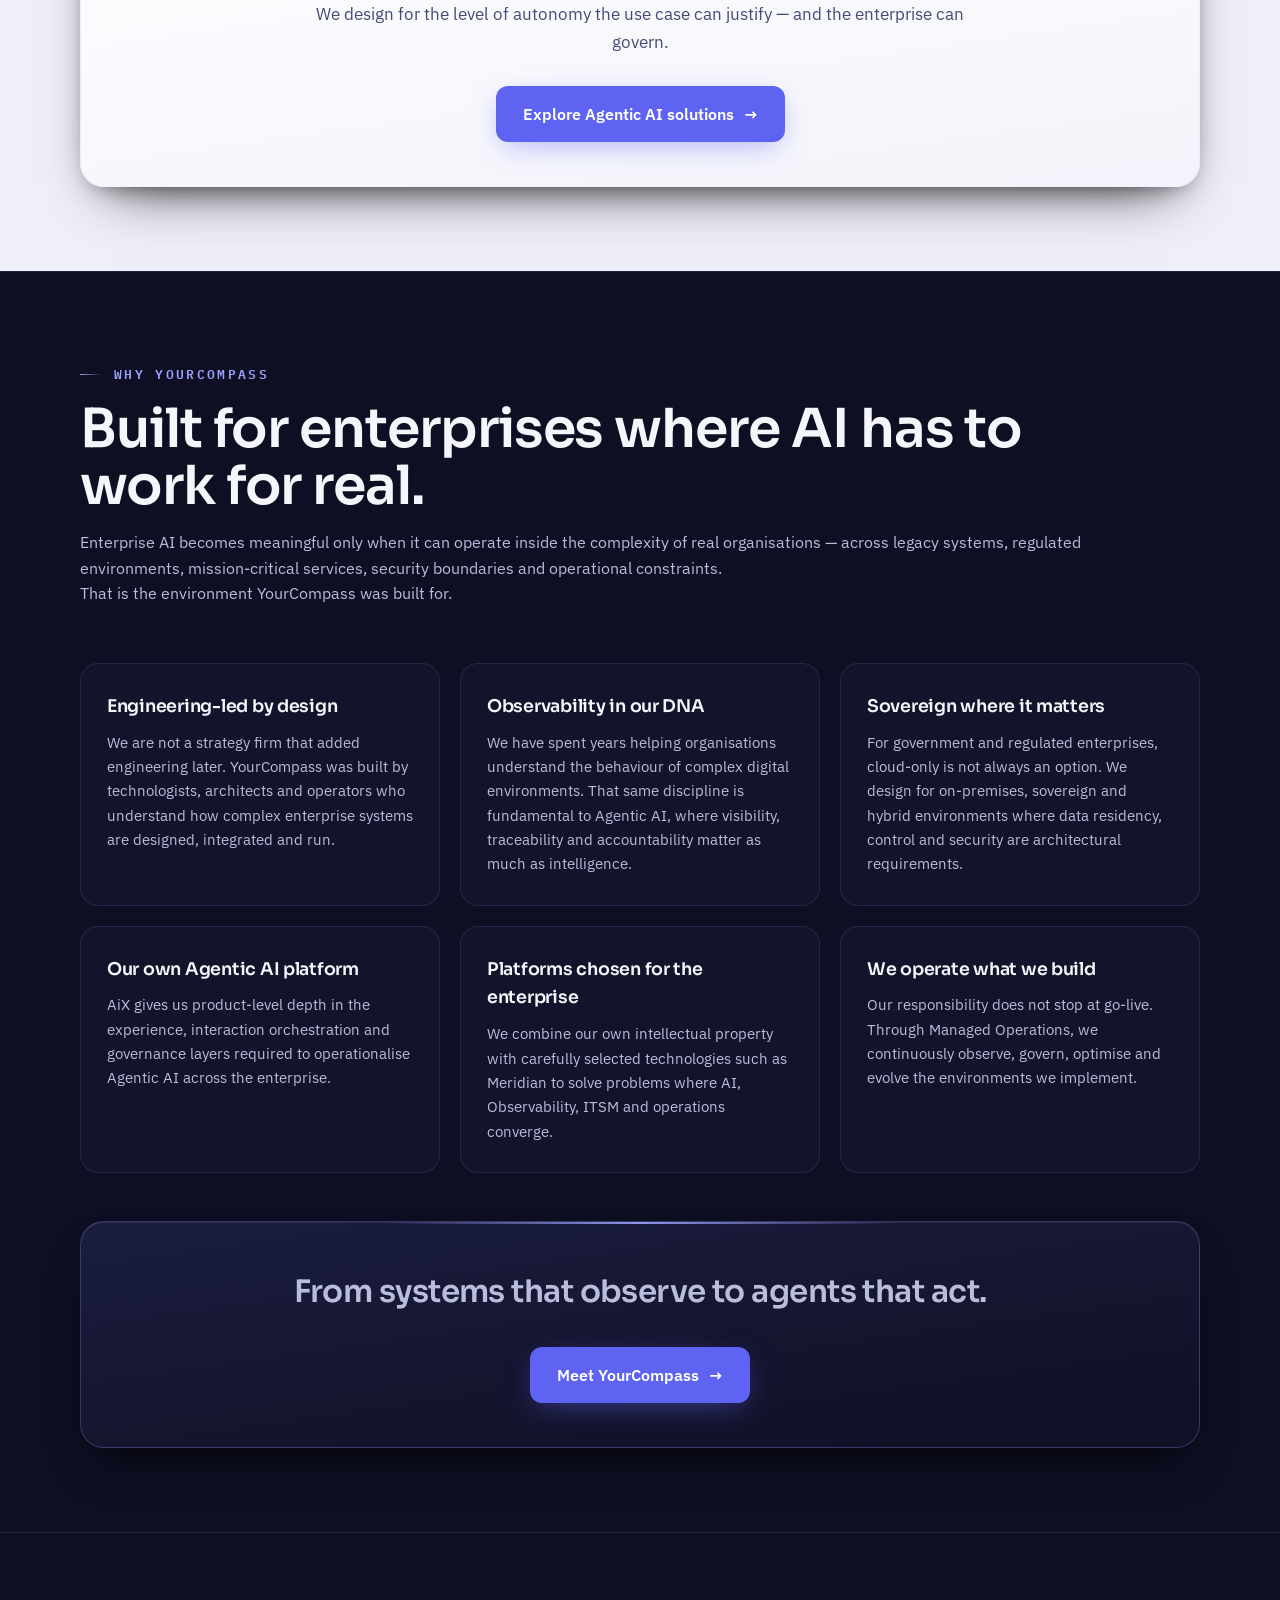
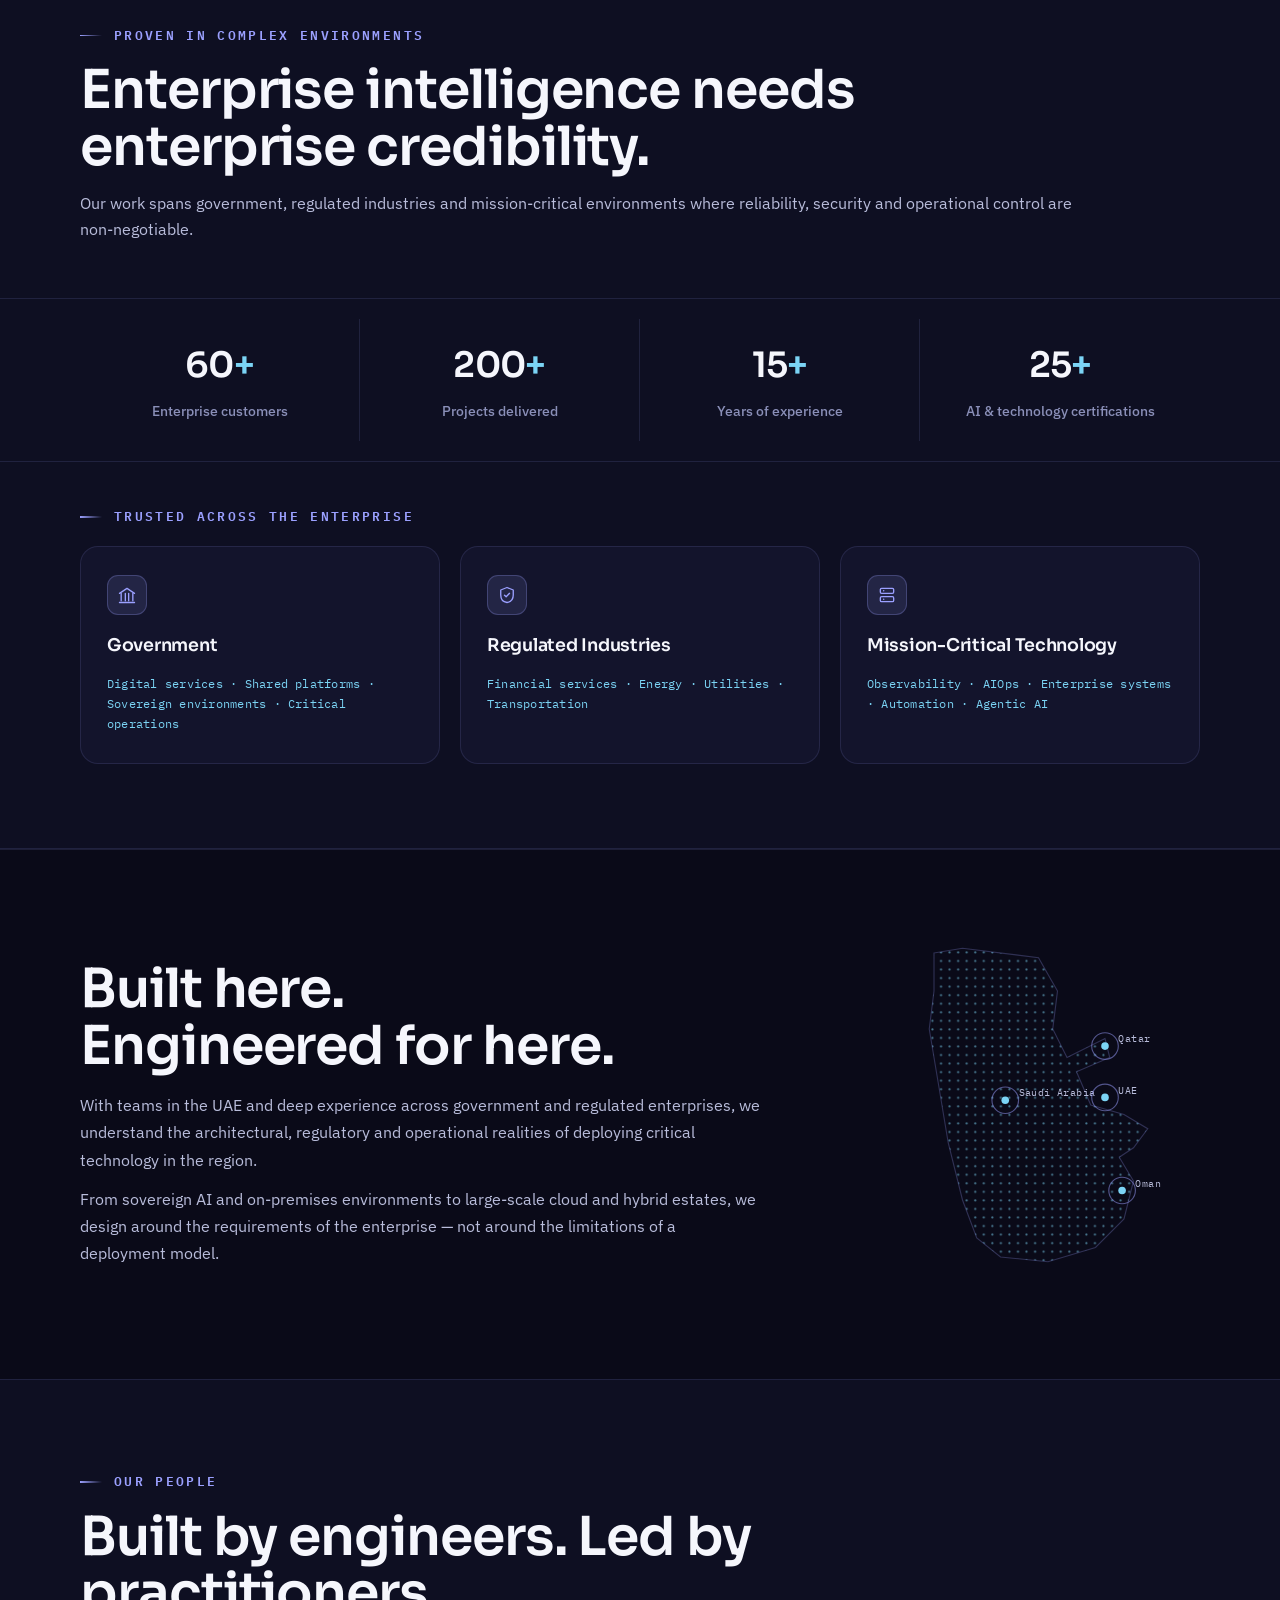
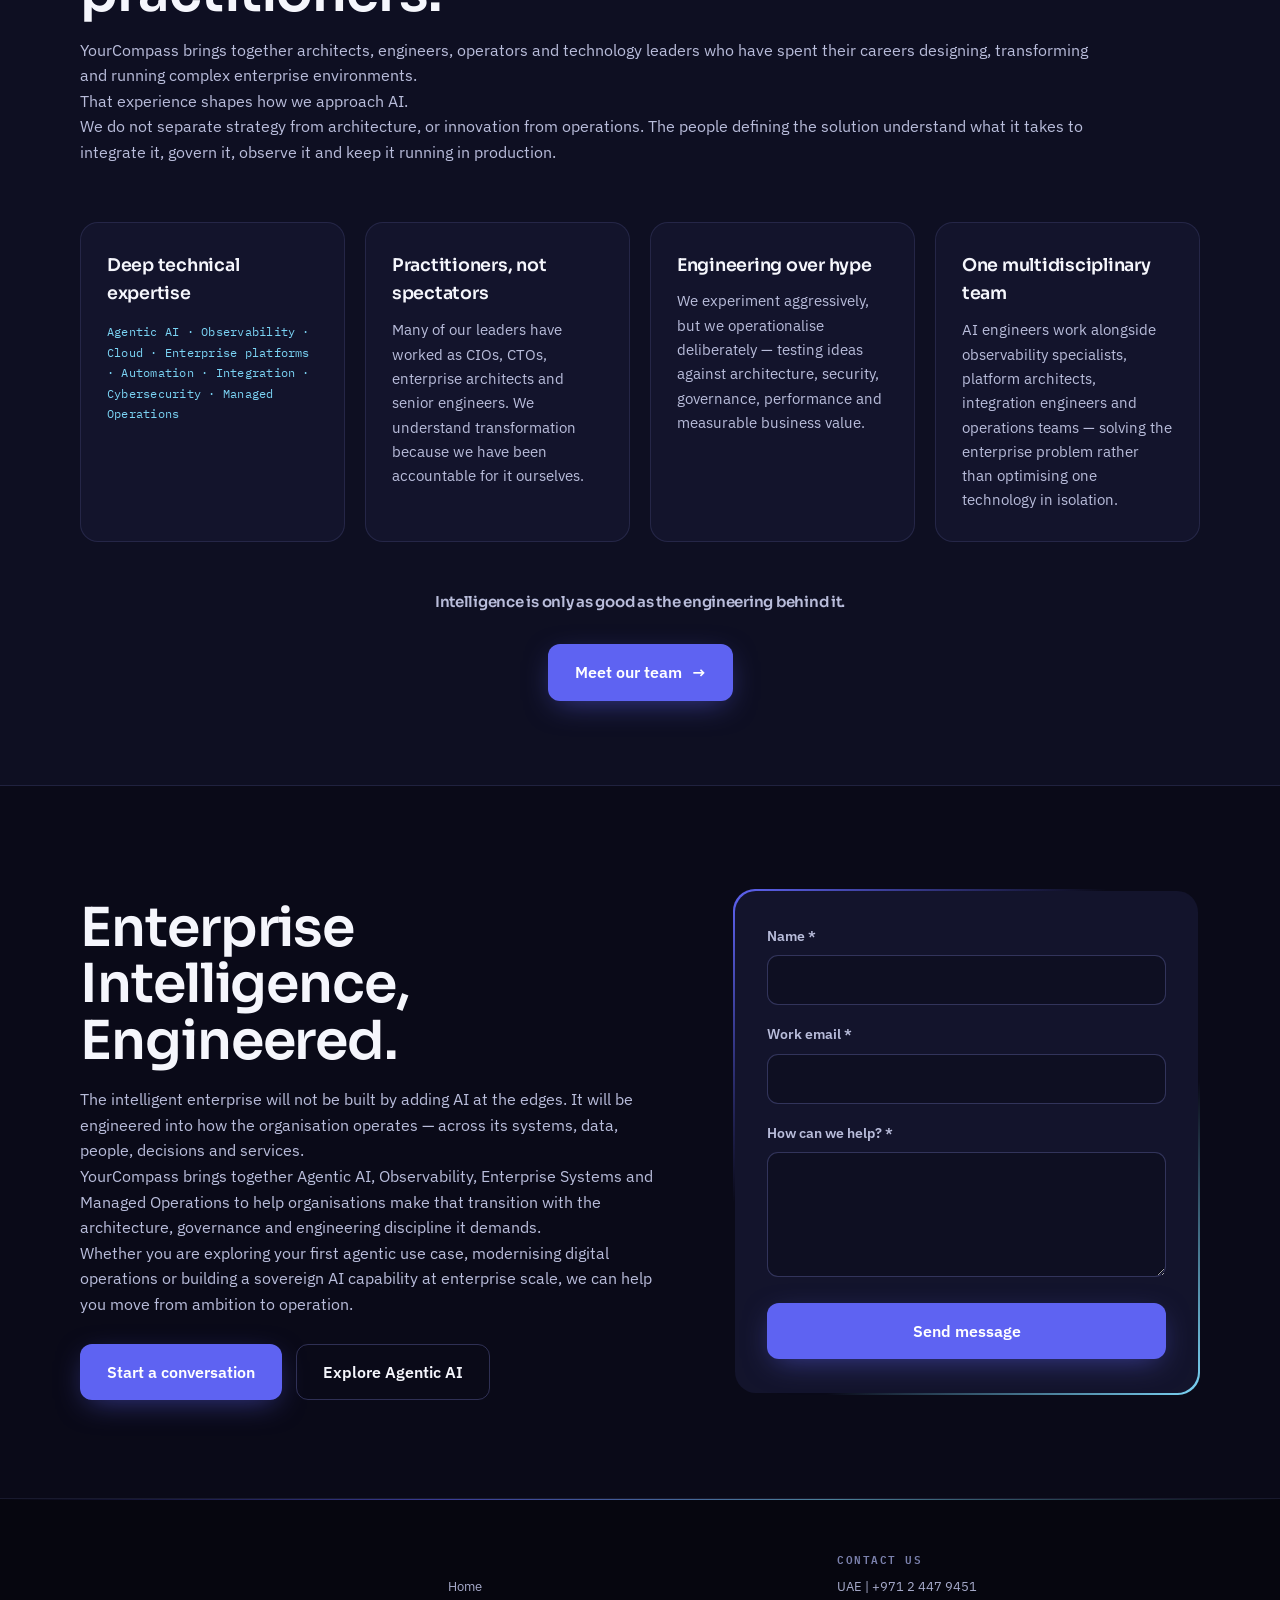
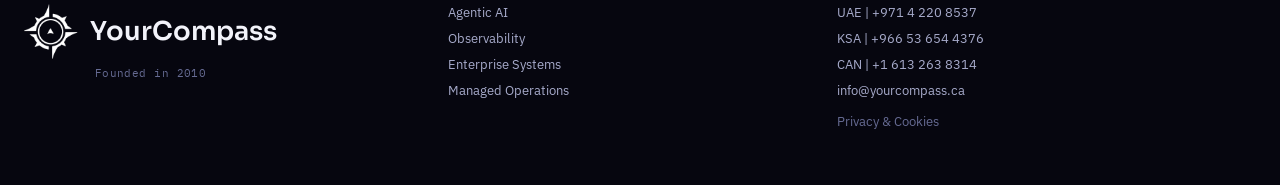
==== commit 5cd36ca9: "Merge pull request #3 from Ghazaryan87/privacy-cookies Add Privacy & Cookies page and restore its fo" ====
--- a/agentic-ai.html
+++ b/agentic-ai.html
@@ -29,7 +29,6 @@
       <a class="nav__link" href="observability.html">Observability</a>
       <a class="nav__link" href="enterprise-systems.html">Enterprise Systems</a>
       <a class="nav__link" href="managed-operations.html">Managed Operations</a>
-      <a class="nav__link" href="news.html">News</a>
     </div>
     <button class="nav__burger" type="button" data-burger aria-expanded="false" aria-controls="mnav" aria-label="Menu">
       <svg data-burger-open width="26" height="26" viewBox="0 0 20 20" aria-hidden="true">
@@ -47,7 +46,6 @@
       <a class="nav__panel-link" href="observability.html"><span>Observability</span><span>&rarr;</span></a>
       <a class="nav__panel-link" href="enterprise-systems.html"><span>Enterprise Systems</span><span>&rarr;</span></a>
       <a class="nav__panel-link" href="managed-operations.html"><span>Managed Operations</span><span>&rarr;</span></a>
-      <a class="nav__panel-link" href="news.html"><span>News</span><span>&rarr;</span></a>
     </div>
   </div>
 </header>
@@ -504,7 +502,6 @@
         <a href="observability.html">Observability</a>
         <a href="enterprise-systems.html">Enterprise Systems</a>
         <a href="managed-operations.html">Managed Operations</a>
-        <a href="news.html">News</a>
       </div>
     </div>
     <div class="footer__col">
@@ -515,6 +512,7 @@
         <a href="tel:+966536544376">KSA | +966 53 654 4376</a>
         <a href="tel:+16132638314">CAN | +1 613 263 8314</a>
         <a href="mailto:info@yourcompass.ca">info@yourcompass.ca</a>
+        <a href="privacy-cookies.html" class="footer__privacy">Privacy &amp; Cookies</a>
       </div>
     </div>
   </div>
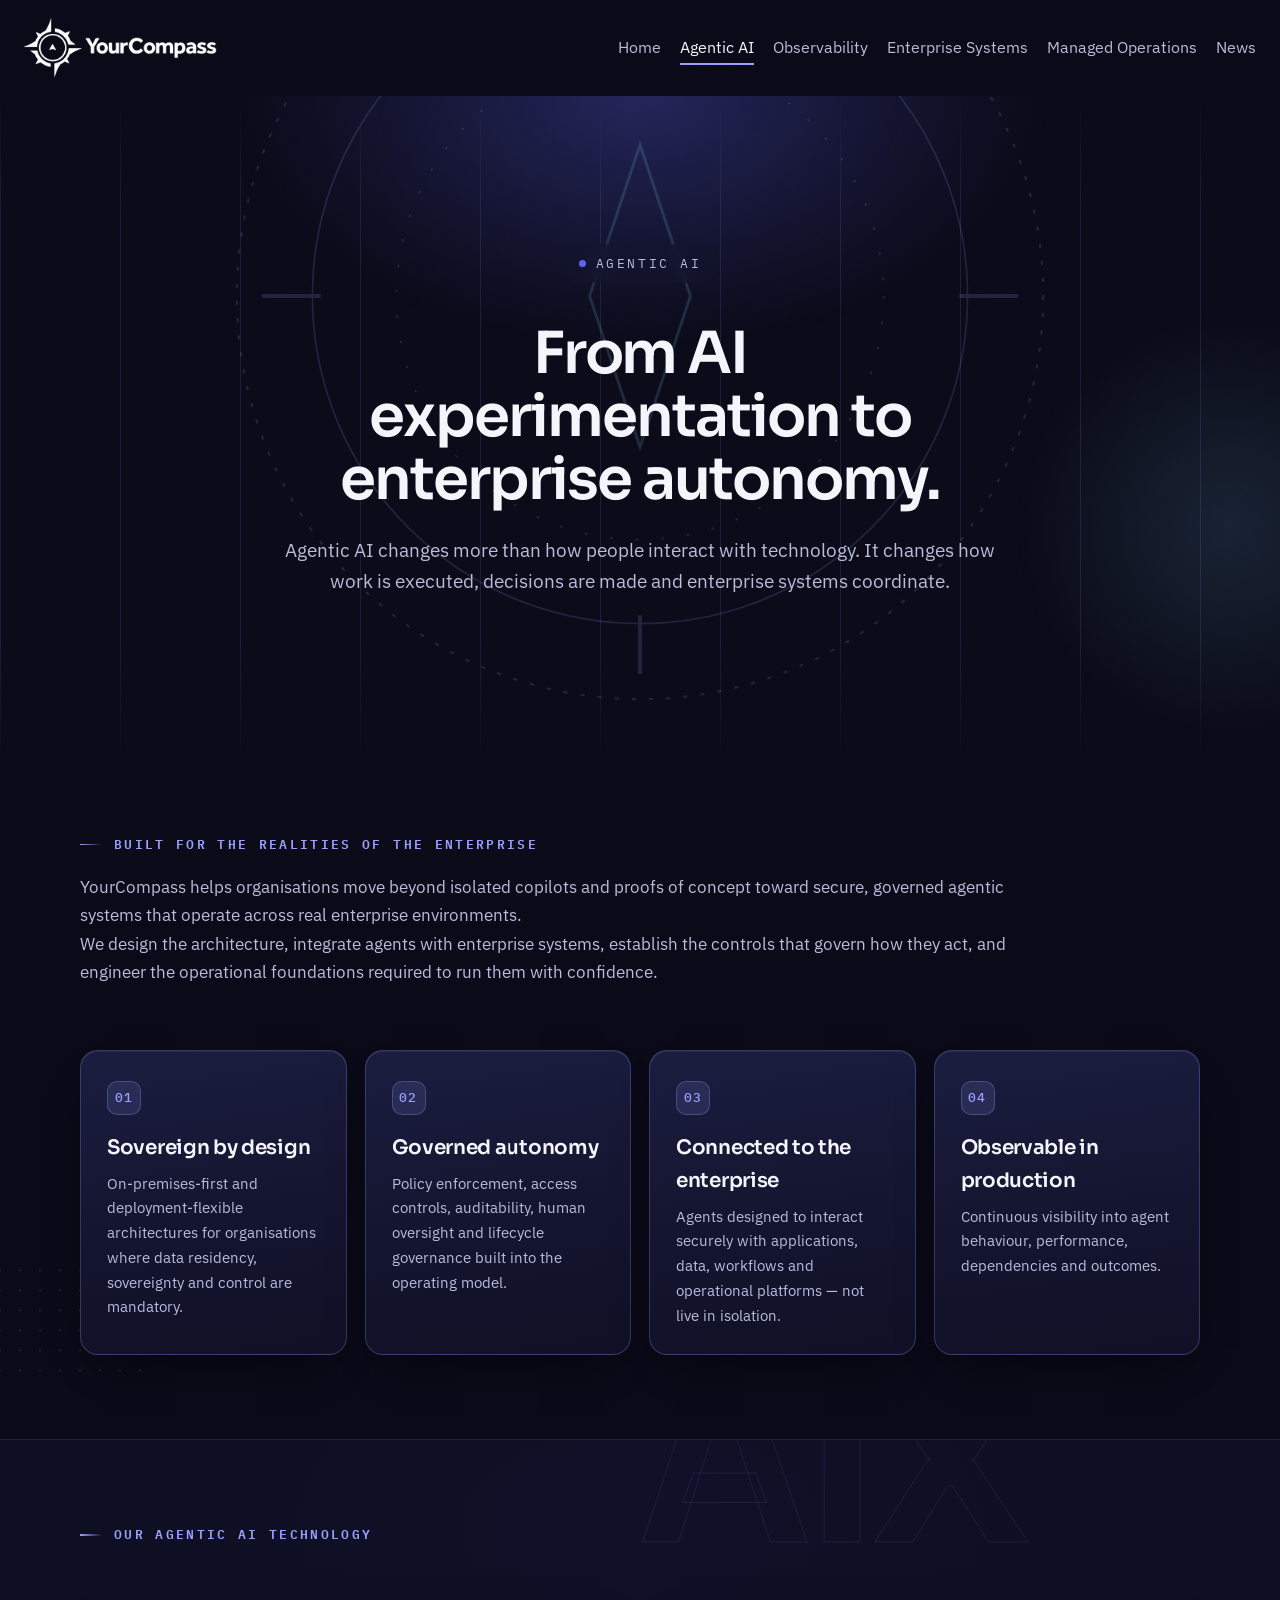
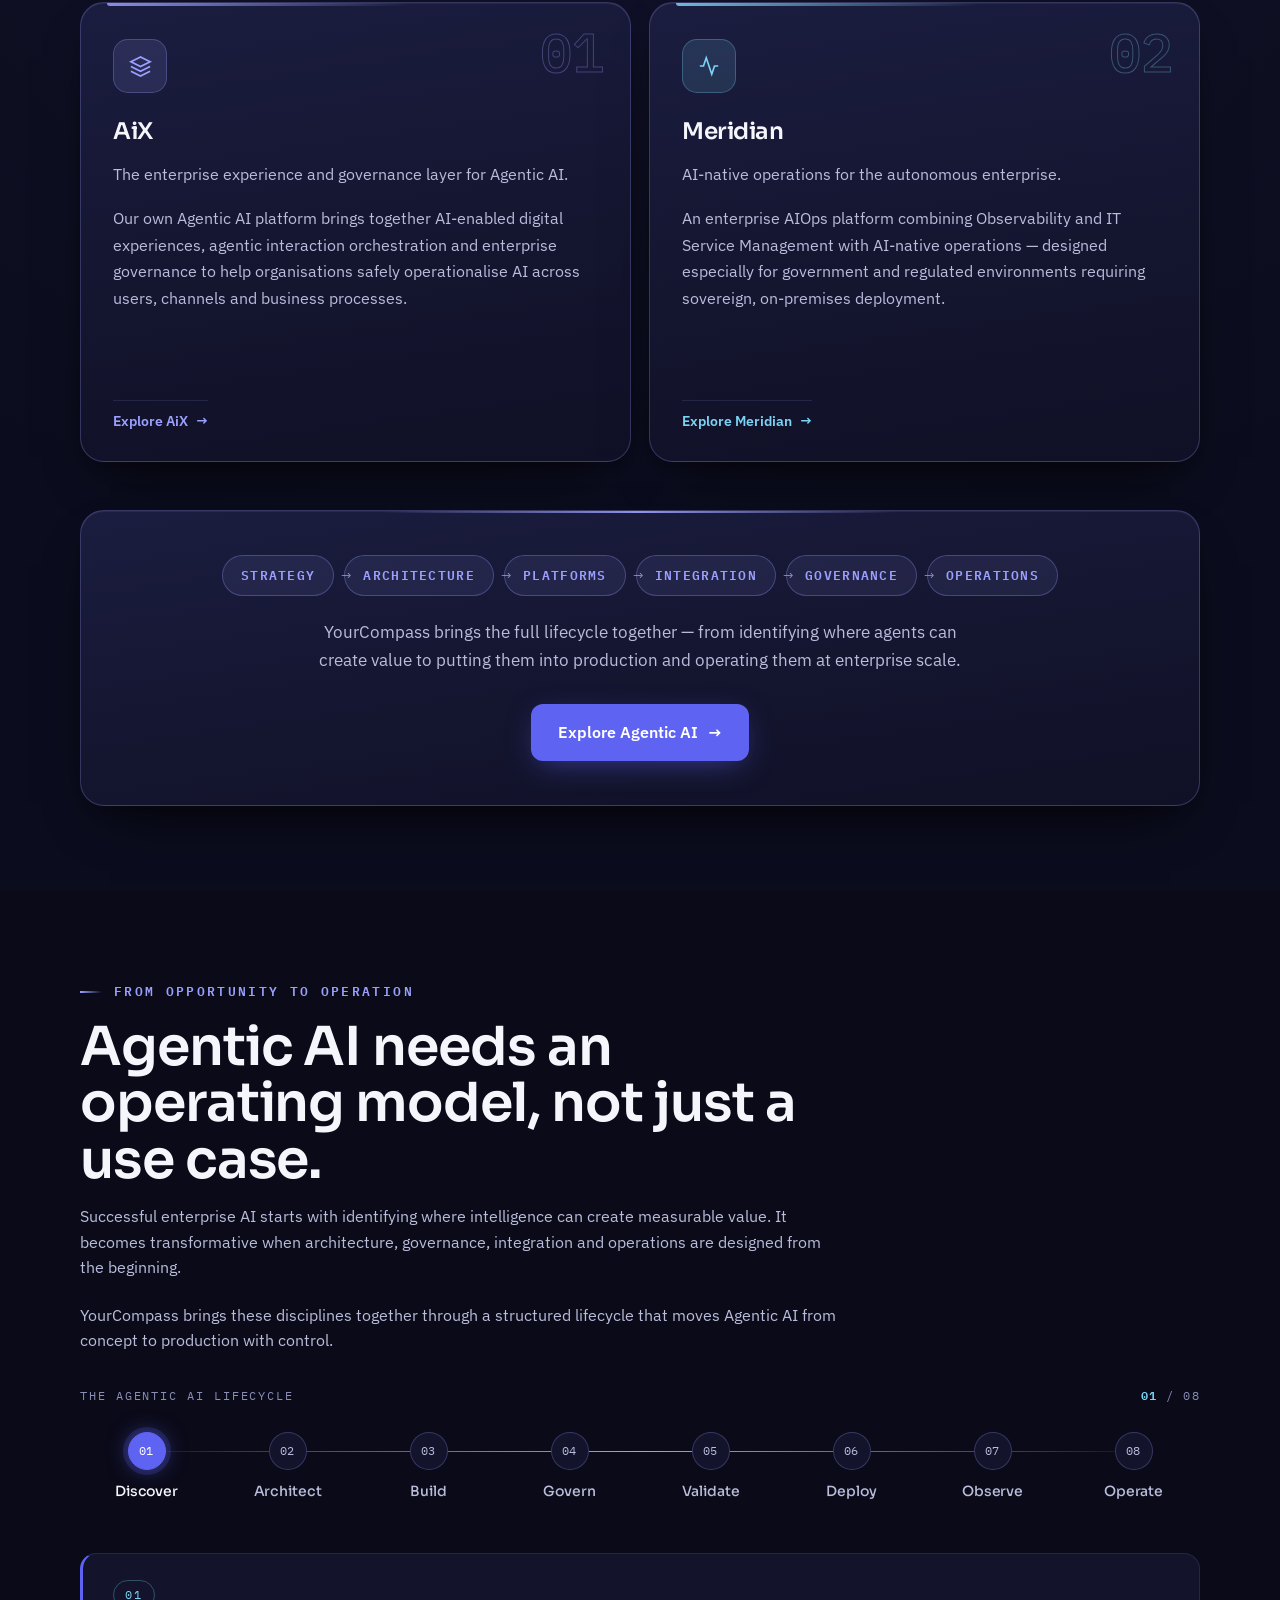
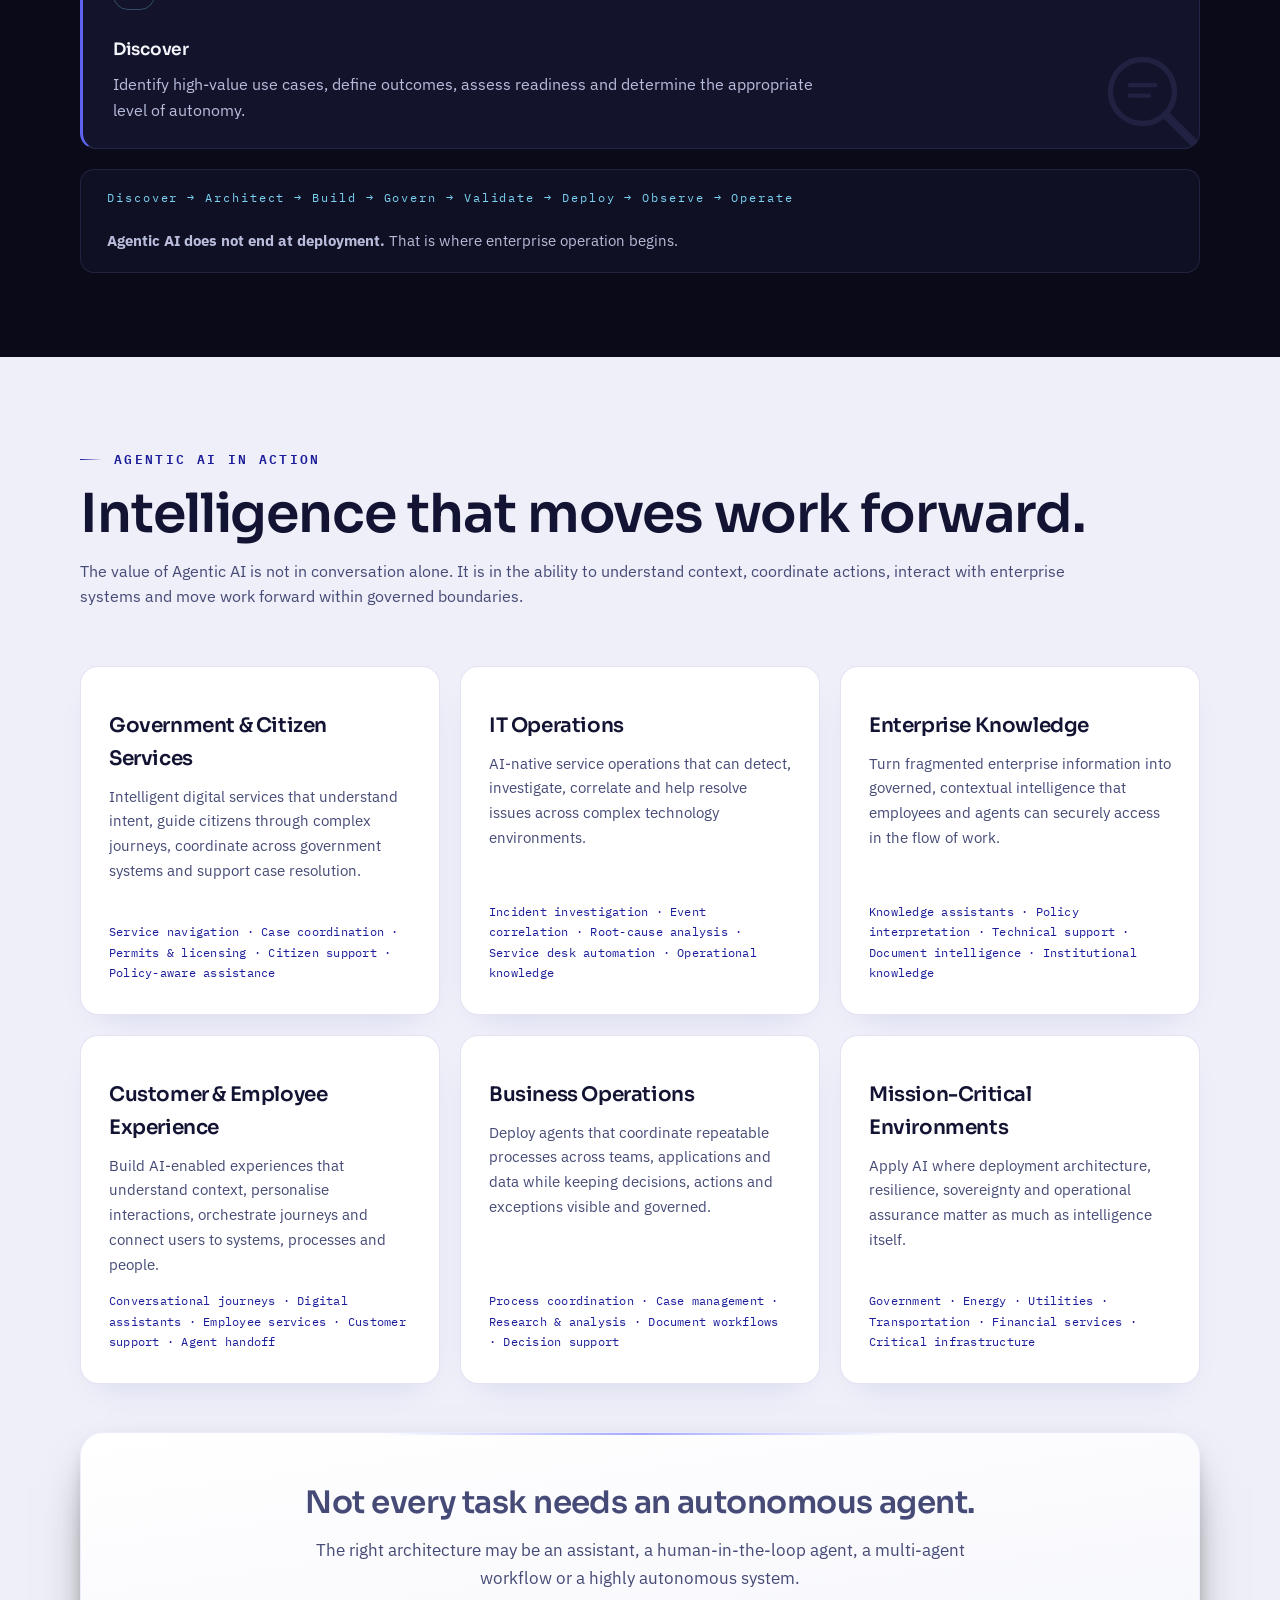
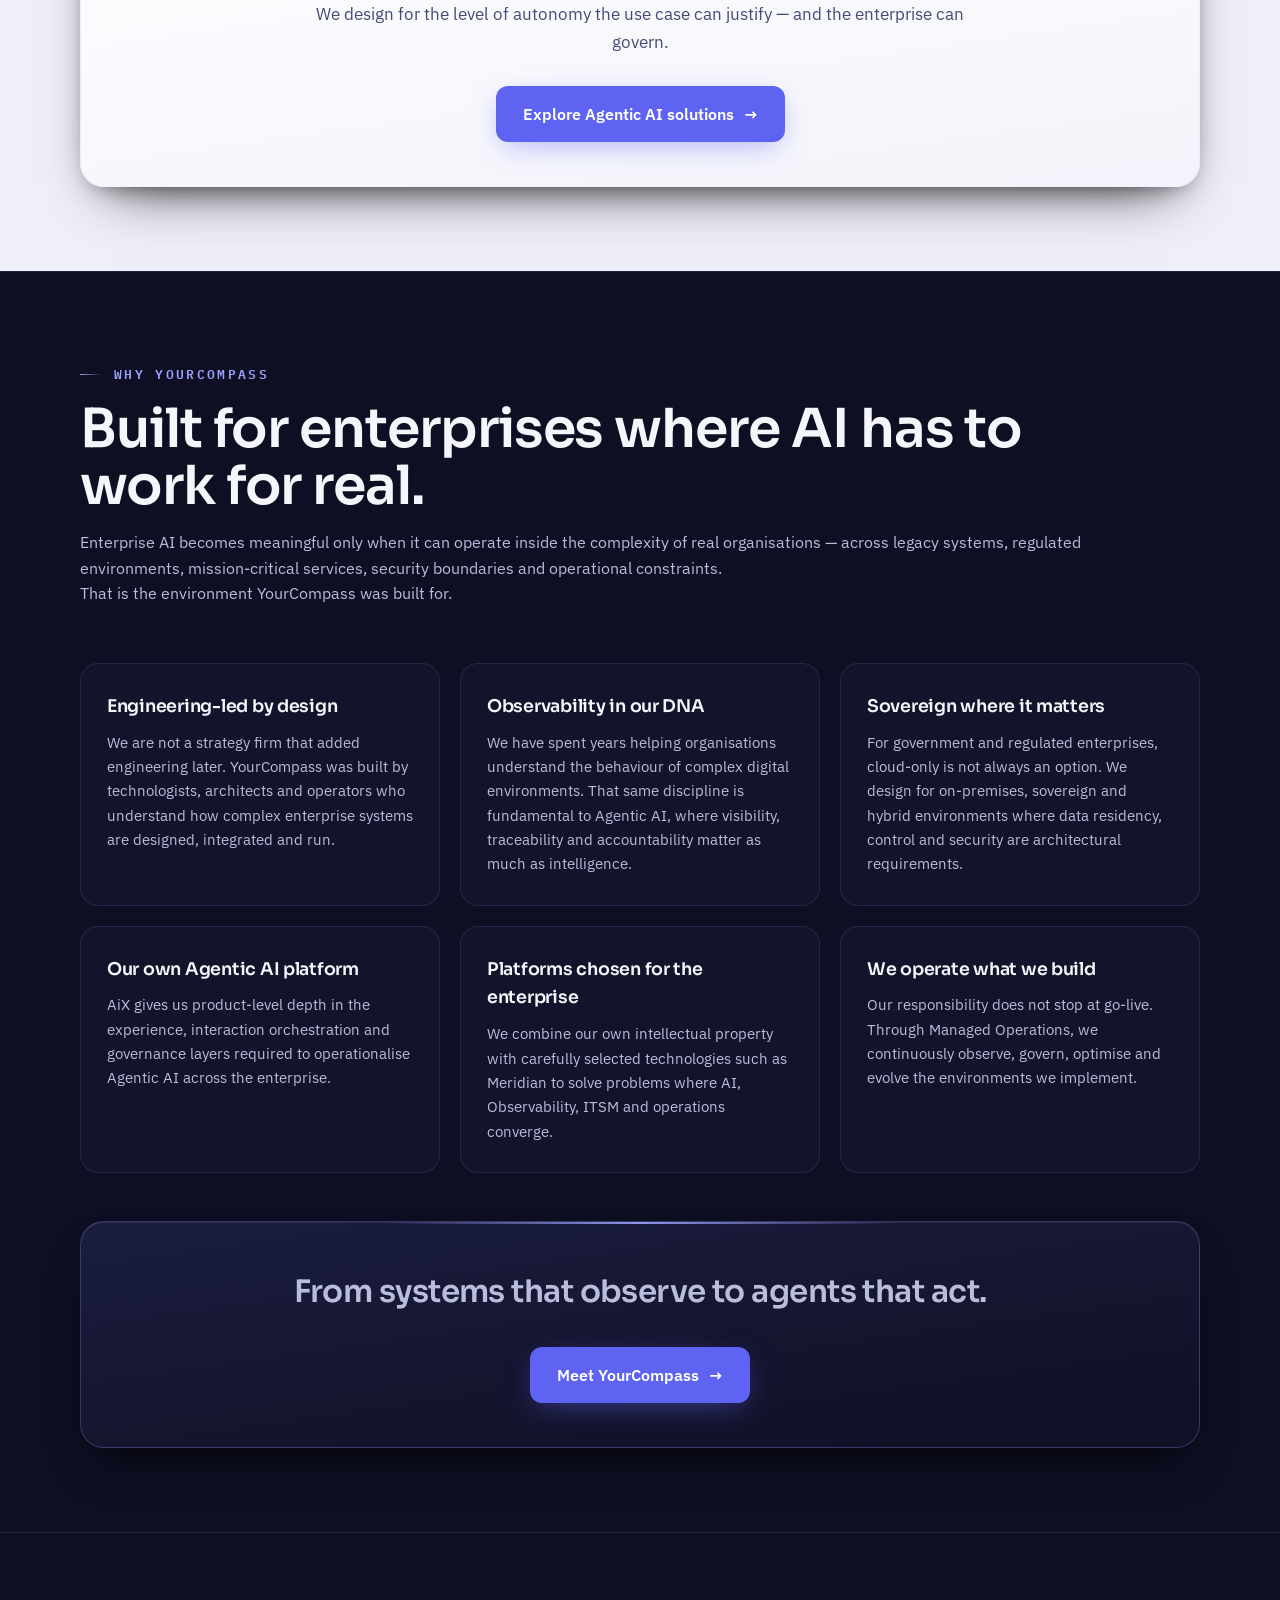
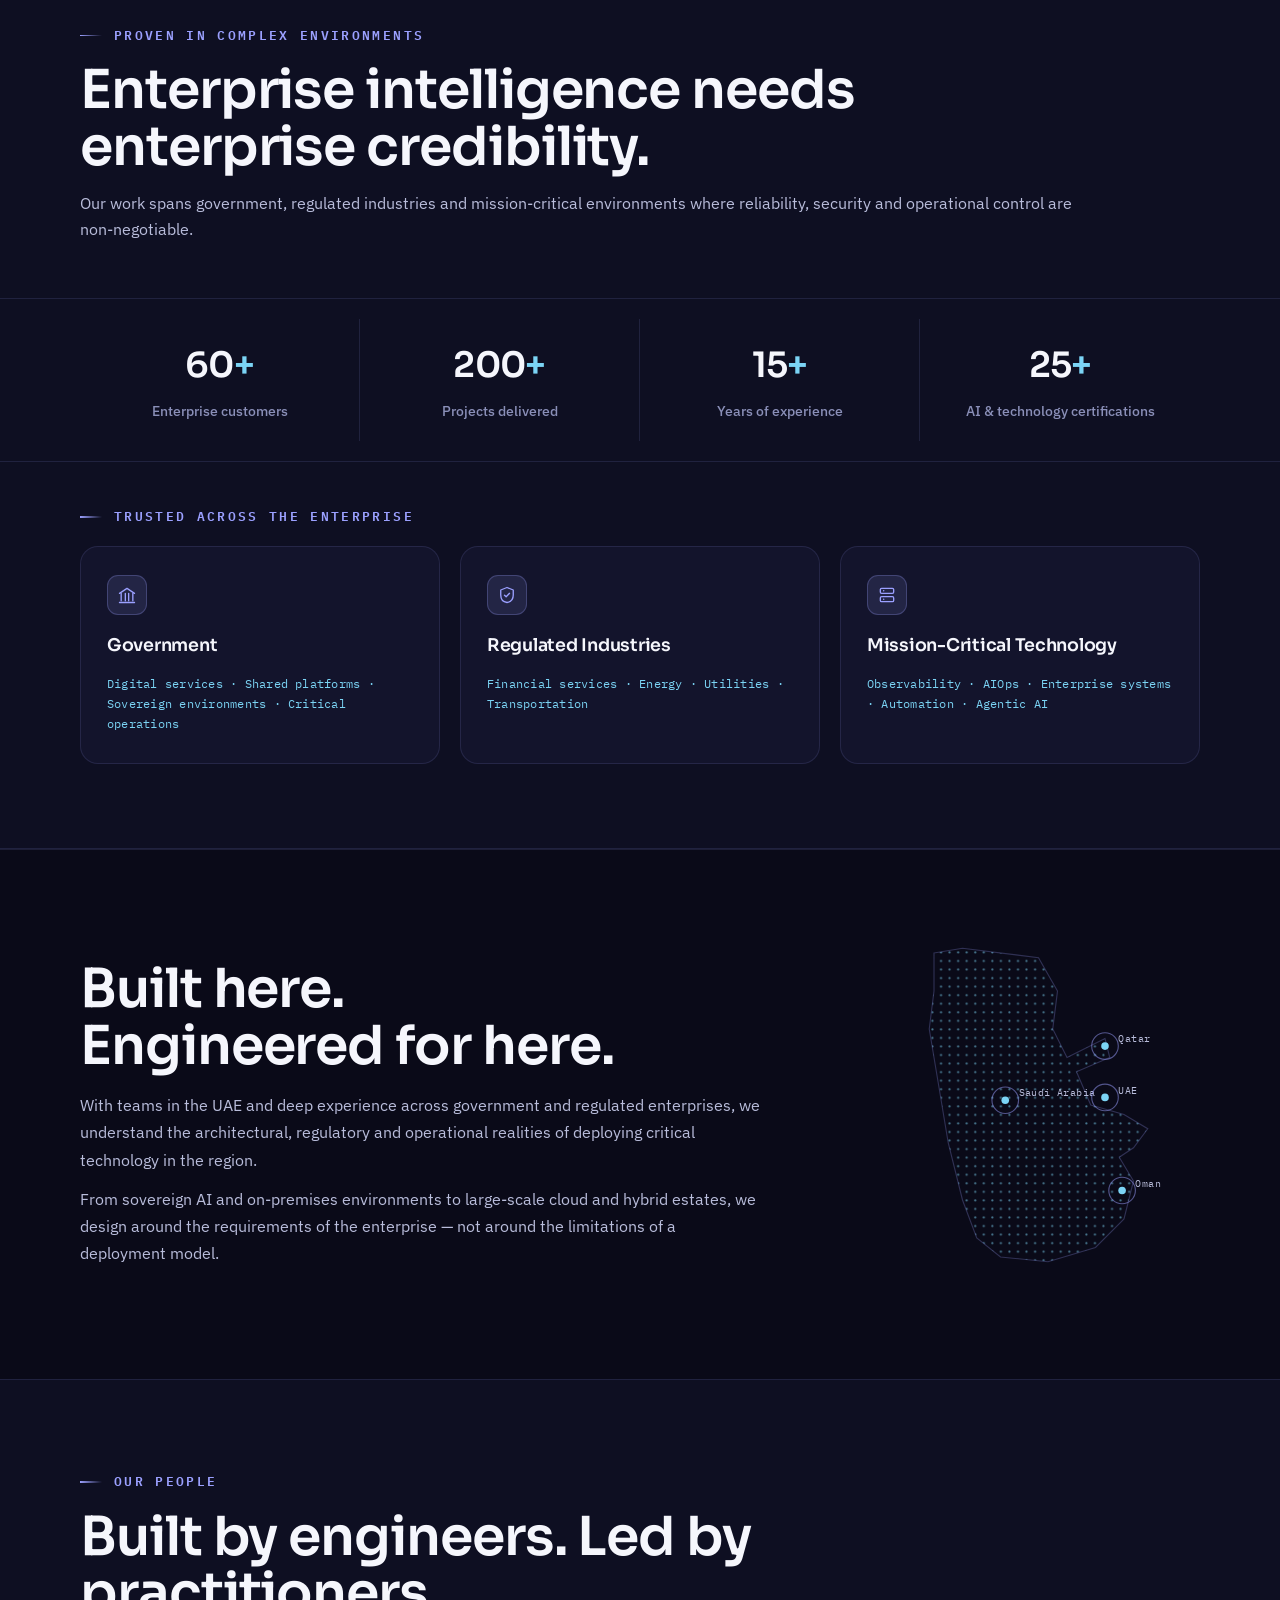
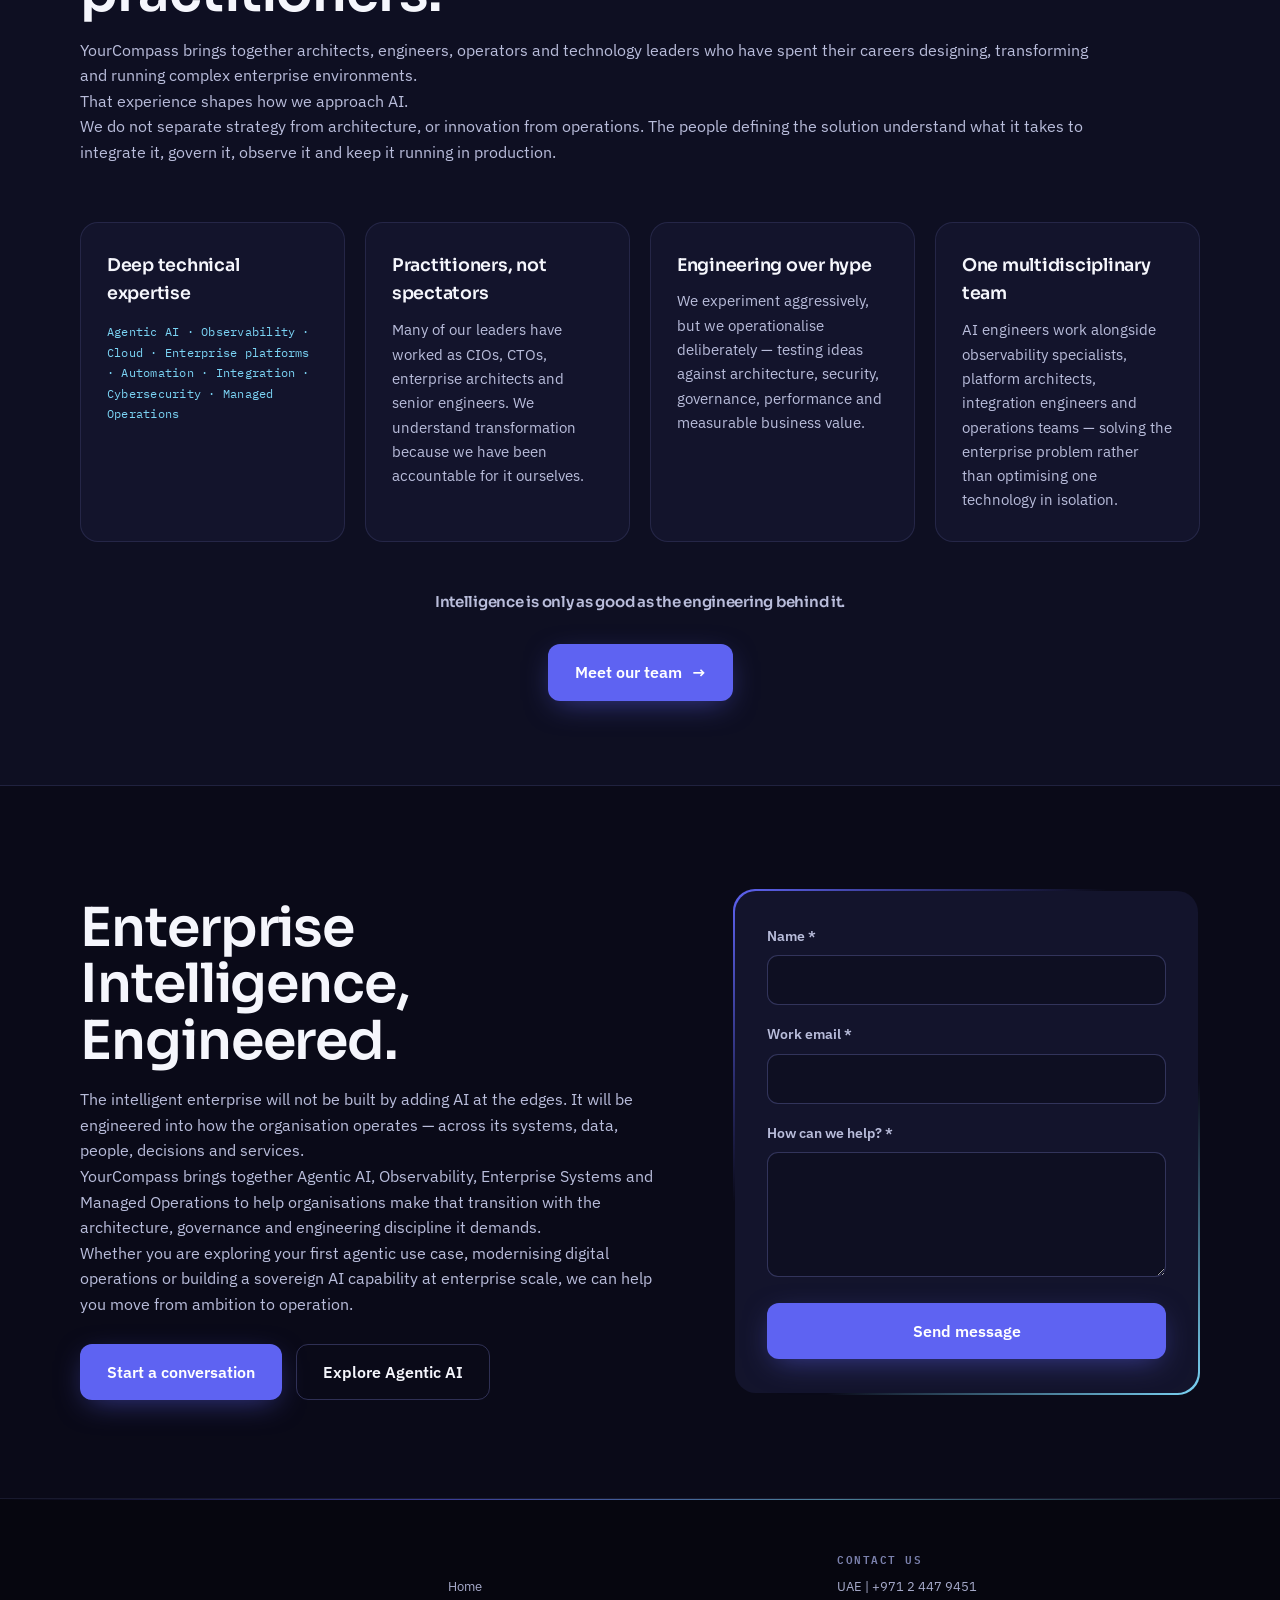
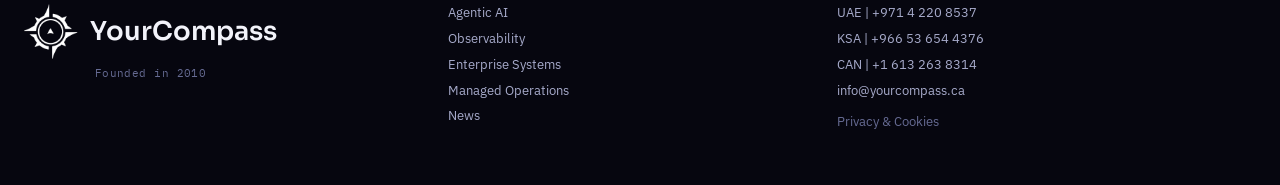
==== commit 649492f4: "Merge branch 'main' into news-page" ====
--- a/agentic-ai.html
+++ b/agentic-ai.html
@@ -29,6 +29,7 @@
       <a class="nav__link" href="observability.html">Observability</a>
       <a class="nav__link" href="enterprise-systems.html">Enterprise Systems</a>
       <a class="nav__link" href="managed-operations.html">Managed Operations</a>
+      <a class="nav__link" href="news.html">News</a>
     </div>
     <button class="nav__burger" type="button" data-burger aria-expanded="false" aria-controls="mnav" aria-label="Menu">
       <svg data-burger-open width="26" height="26" viewBox="0 0 20 20" aria-hidden="true">
@@ -46,6 +47,7 @@
       <a class="nav__panel-link" href="observability.html"><span>Observability</span><span>&rarr;</span></a>
       <a class="nav__panel-link" href="enterprise-systems.html"><span>Enterprise Systems</span><span>&rarr;</span></a>
       <a class="nav__panel-link" href="managed-operations.html"><span>Managed Operations</span><span>&rarr;</span></a>
+      <a class="nav__panel-link" href="news.html"><span>News</span><span>&rarr;</span></a>
     </div>
   </div>
 </header>
@@ -502,6 +504,7 @@
         <a href="observability.html">Observability</a>
         <a href="enterprise-systems.html">Enterprise Systems</a>
         <a href="managed-operations.html">Managed Operations</a>
+        <a href="news.html">News</a>
       </div>
     </div>
     <div class="footer__col">
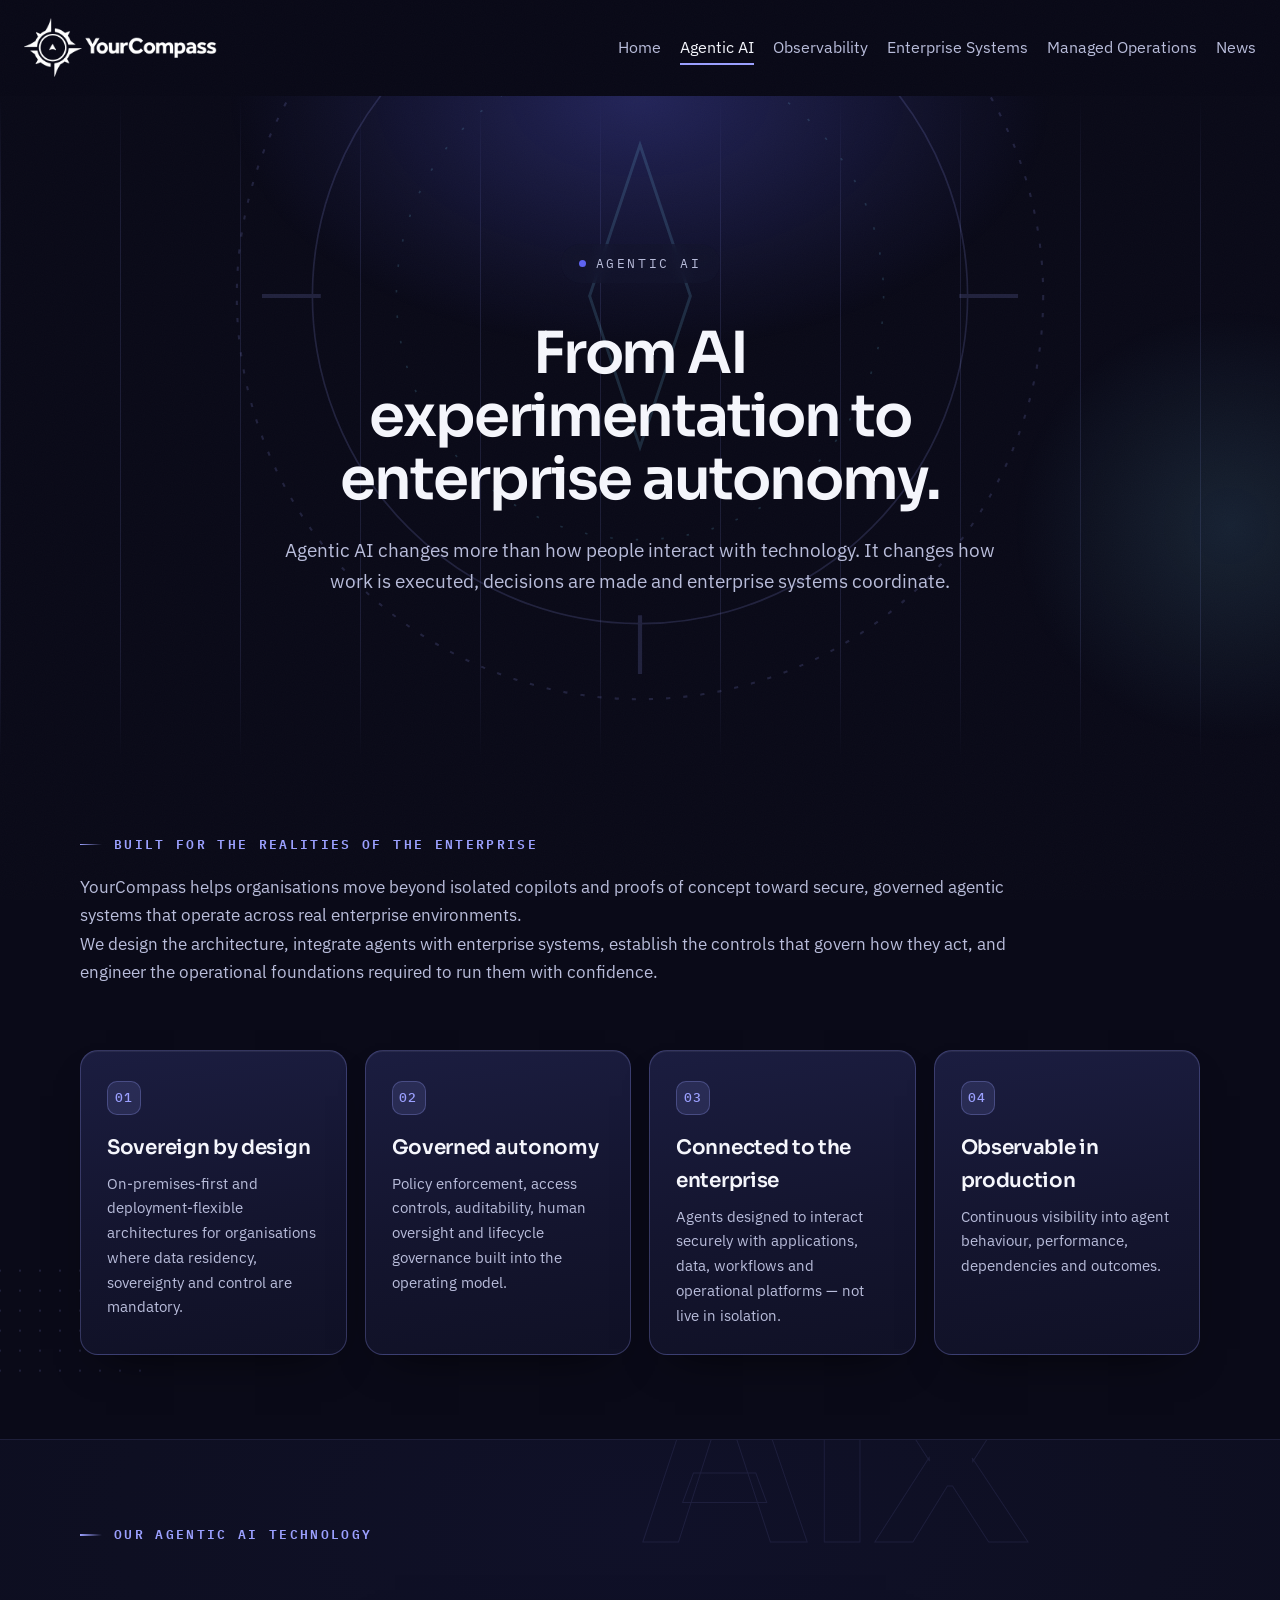
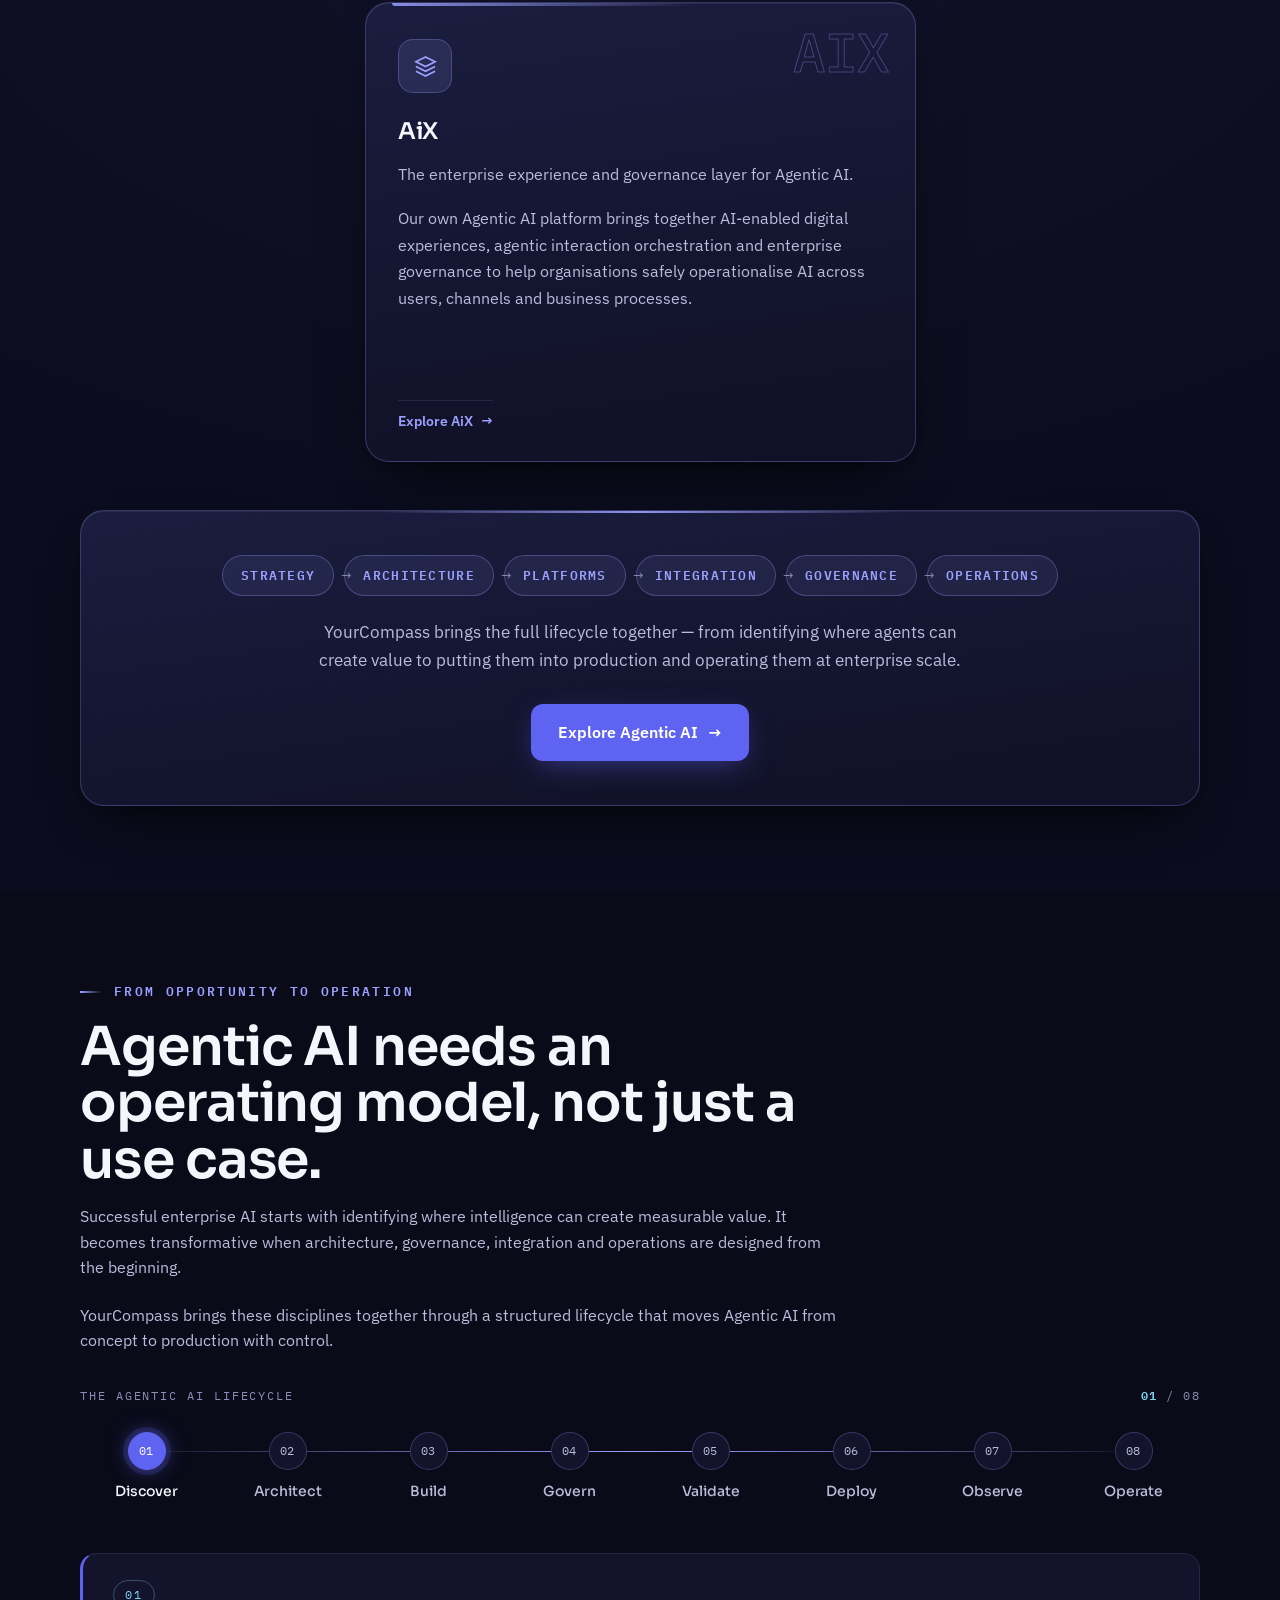
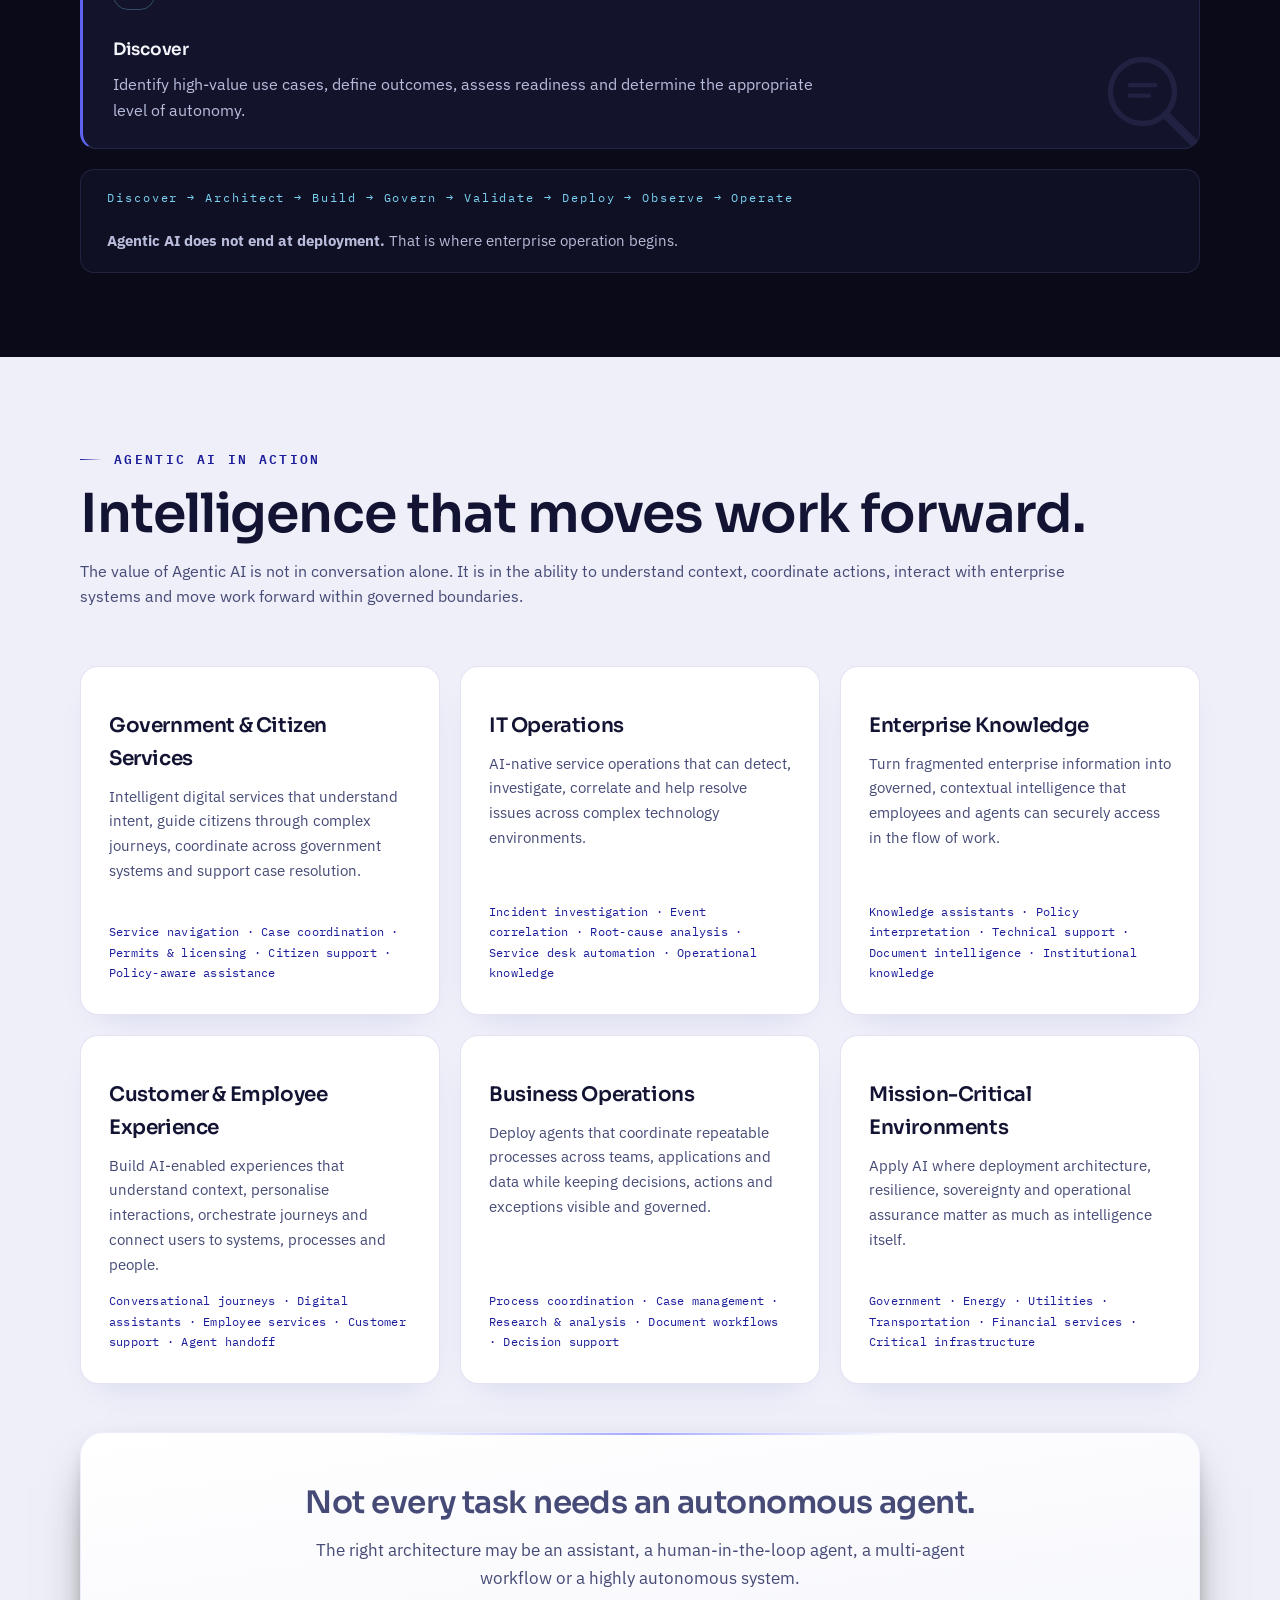
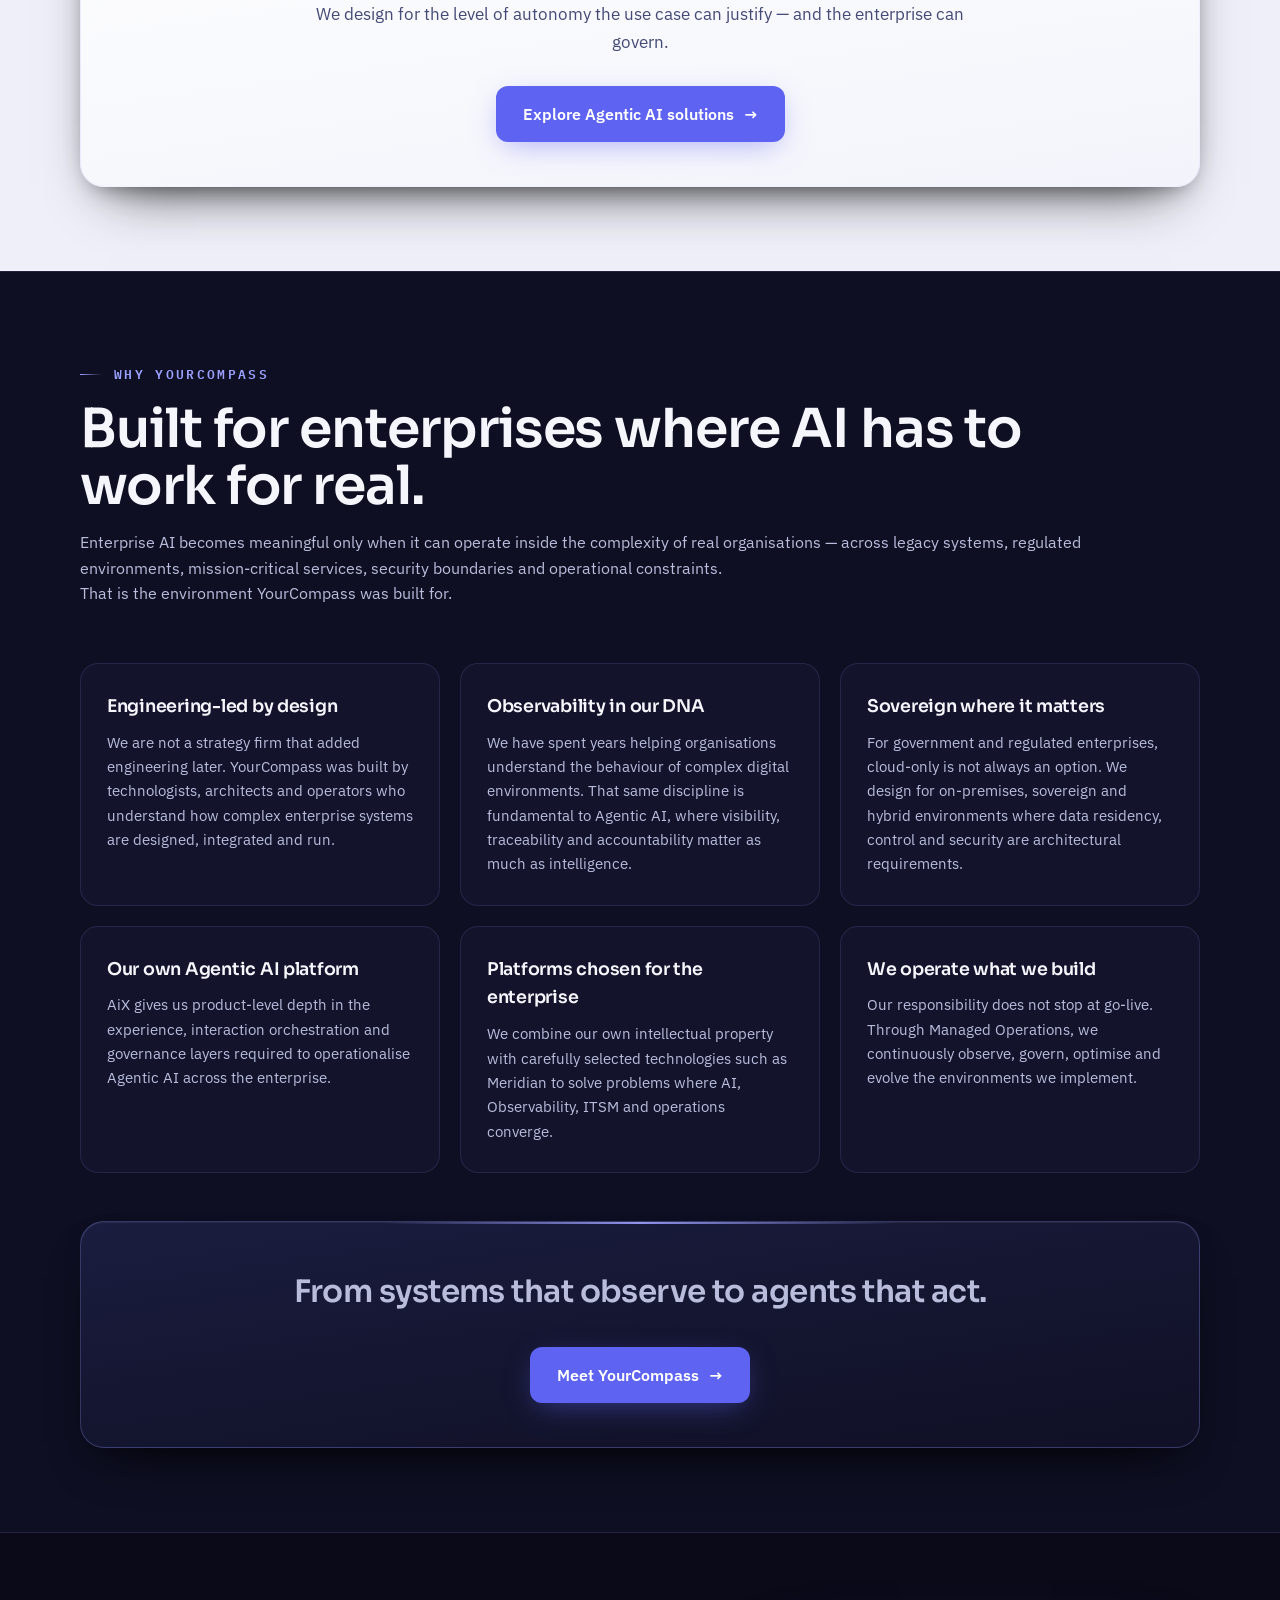
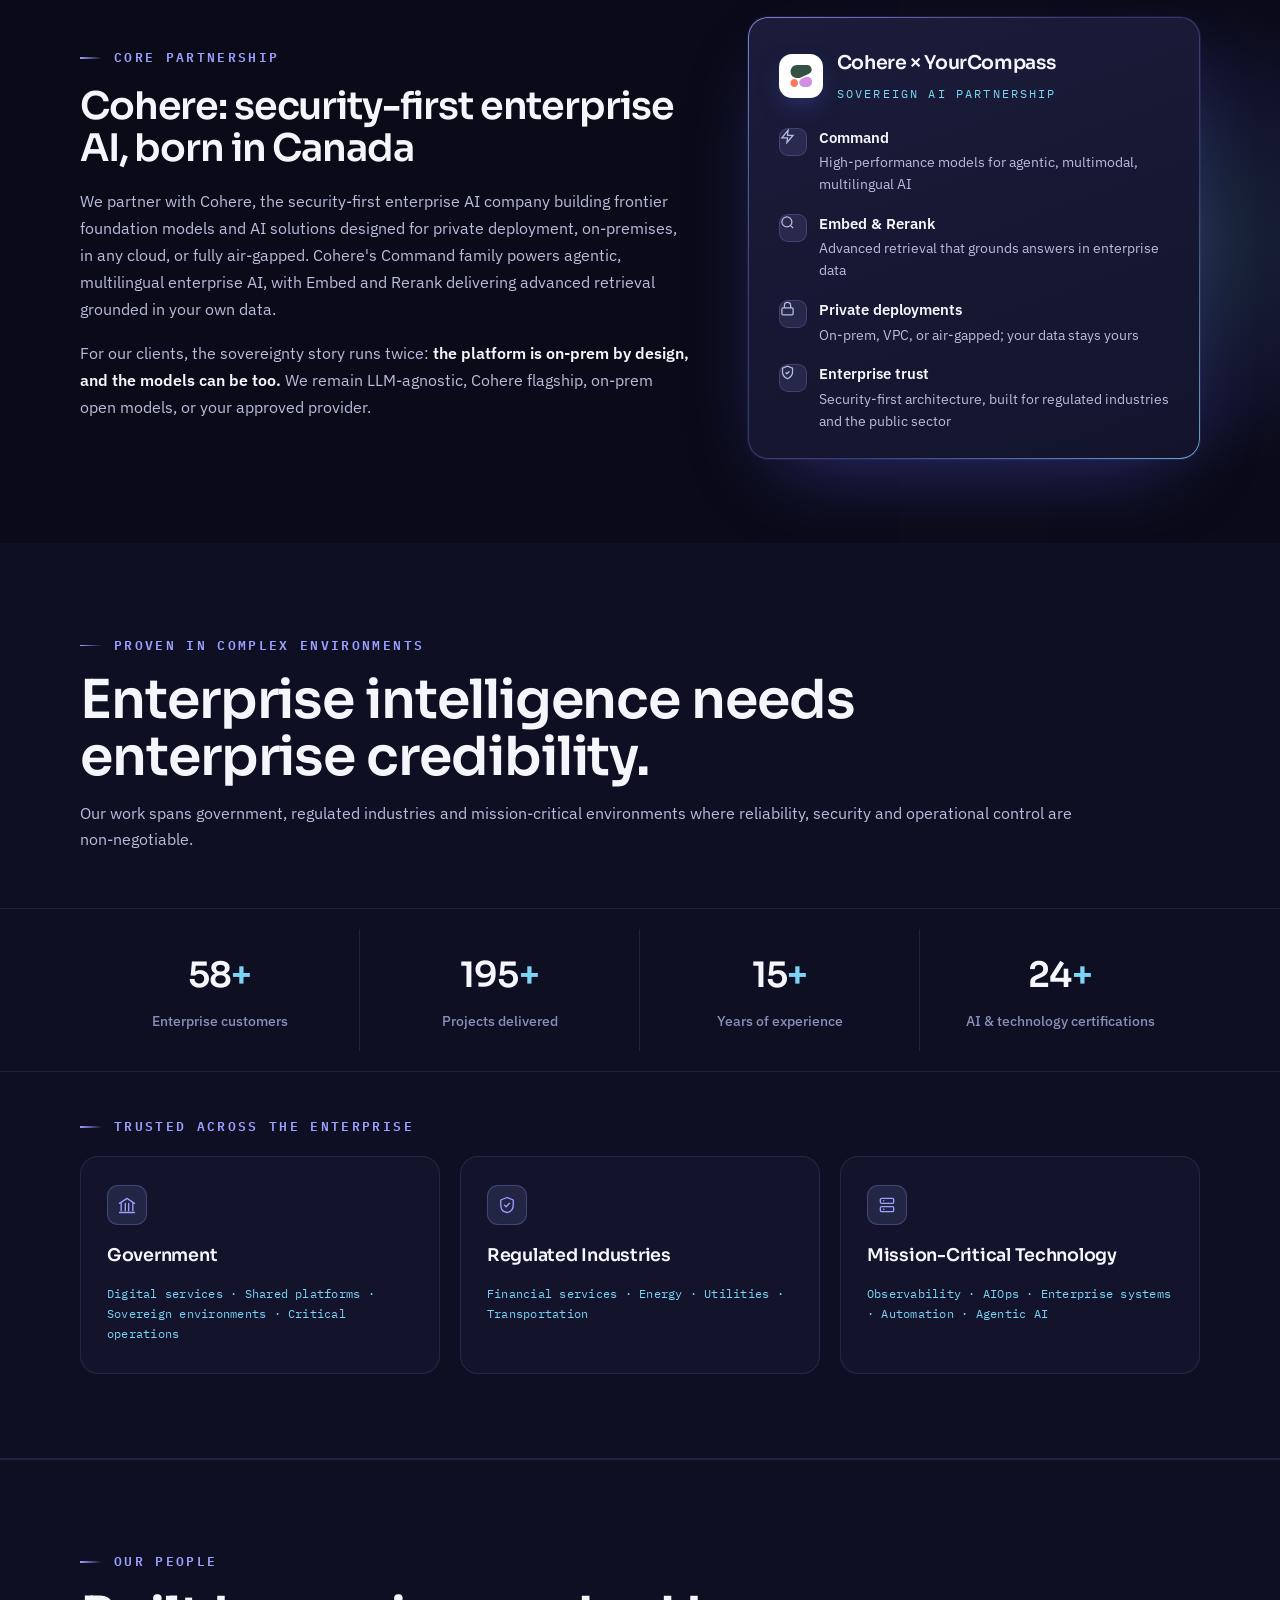
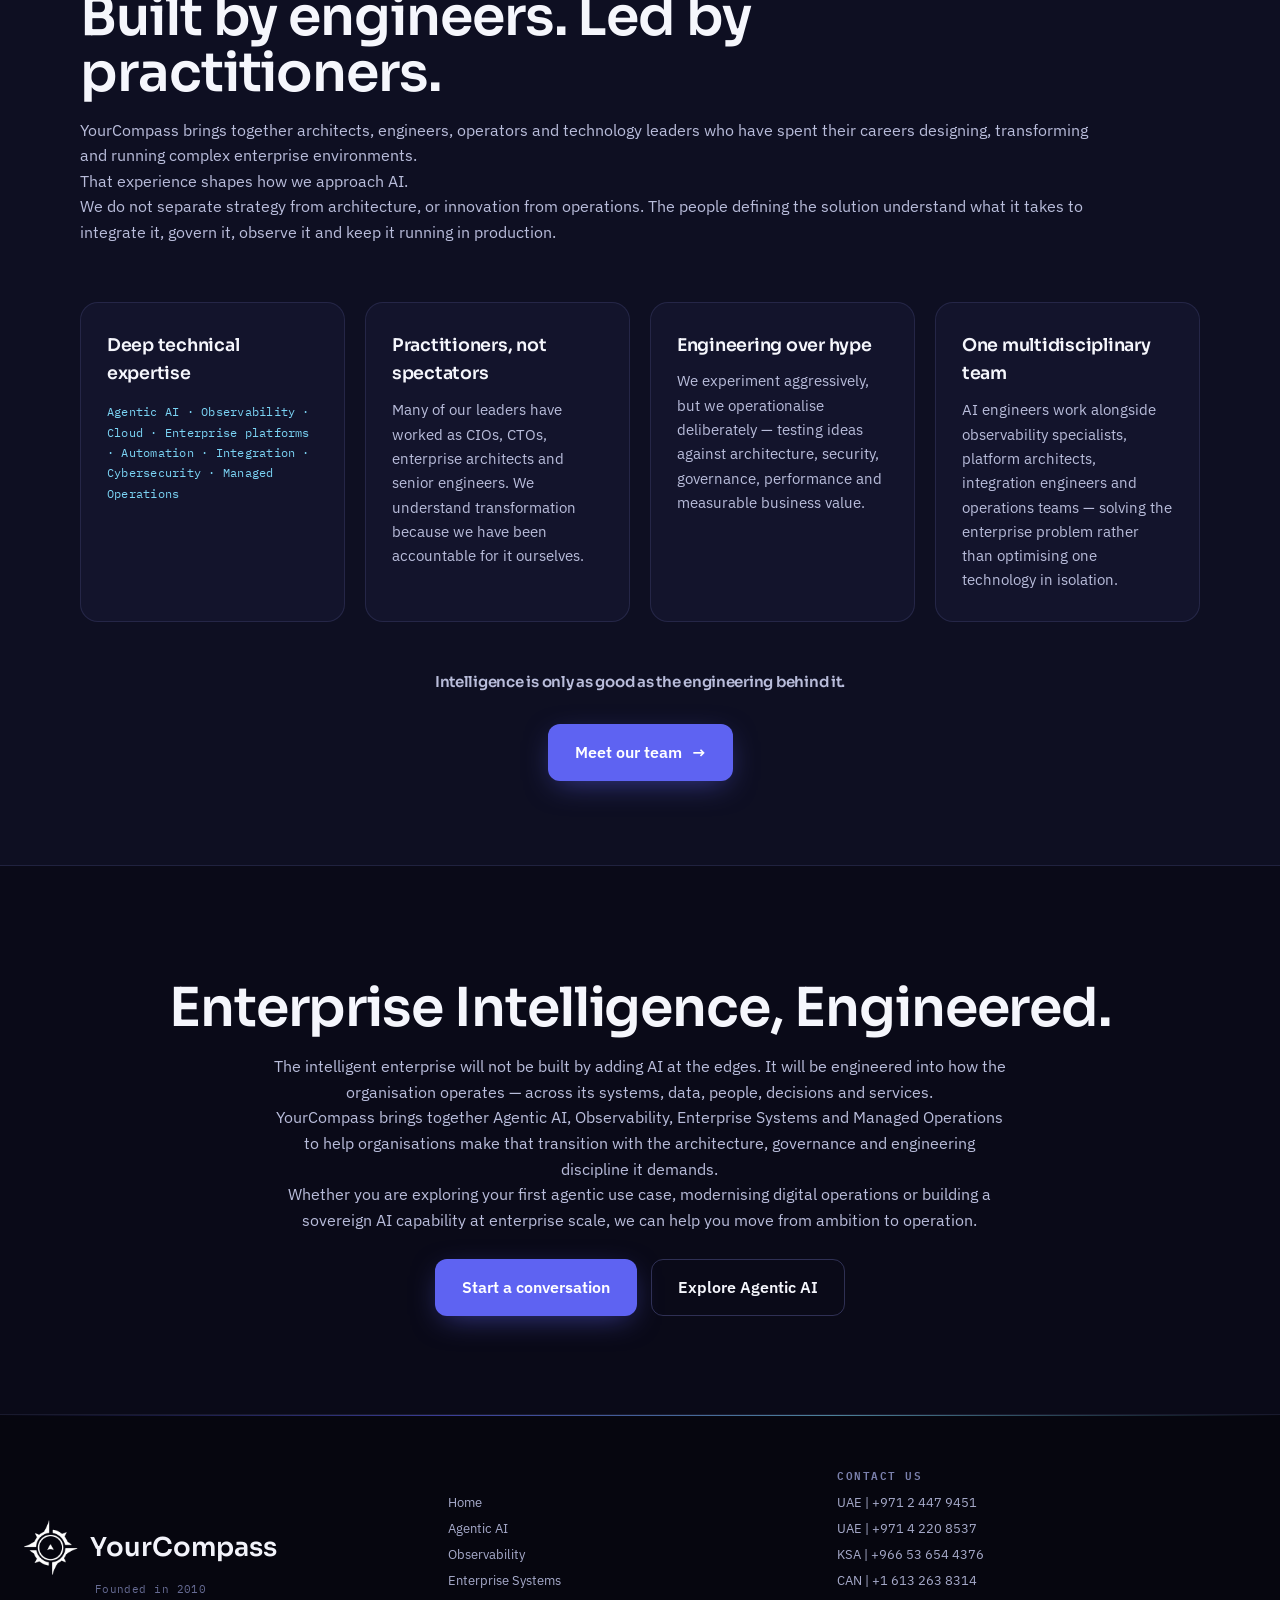
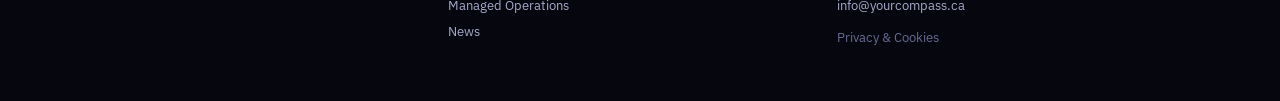
==== commit bd9c9d75: "Content and layout revisions across Agentic AI, Enterprise Systems, Observability - Eight countries " ====
--- a/agentic-ai.html
+++ b/agentic-ai.html
@@ -124,22 +124,13 @@
     </div>
     <div class="bento stag">
 
-      <div class="bcard bcard--6 bc--indigo spot tilt">
-        <span class="bcard__num" aria-hidden="true">01</span>
+      <div class="bcard bcard--6 bcard--center bc--indigo spot tilt">
+        <span class="bcard__num" aria-hidden="true">AIX</span>
         <div class="bcard__ico"><svg width="23" height="23" viewBox="0 0 24 24" fill="none" stroke="currentColor" stroke-width="1.8"><path d="M12 2 2 7l10 5 10-5-10-5z"/><path d="M2 17l10 5 10-5"/><path d="M2 12l10 5 10-5"/></svg></div>
         <div class="bcard__trow"><h3>AiX</h3></div>
         <p class="bcard__sum">The enterprise experience and governance layer for Agentic AI.</p>
         <p class="bcard__sum">Our own Agentic AI platform brings together AI-enabled digital experiences, agentic interaction orchestration and enterprise governance to help organisations safely operationalise AI across users, channels and business processes.</p>
         <a class="bcard__go" href="#contact">Explore AiX <span class="arr">→</span></a>
-      </div>
-
-      <div class="bcard bcard--6 bc--cyan spot tilt">
-        <span class="bcard__num" aria-hidden="true">02</span>
-        <div class="bcard__ico"><svg width="22" height="22" viewBox="0 0 24 24" fill="none" stroke="currentColor" stroke-width="1.8"><polyline points="22 12 18 12 15 21 9 3 6 12 2 12"/></svg></div>
-        <div class="bcard__trow"><h3>Meridian</h3></div>
-        <p class="bcard__sum">AI-native operations for the autonomous enterprise.</p>
-        <p class="bcard__sum">An enterprise AIOps platform combining Observability and IT Service Management with AI-native operations — designed especially for government and regulated environments requiring sovereign, on-premises deployment.</p>
-        <a class="bcard__go" href="#contact">Explore Meridian <span class="arr">→</span></a>
       </div>
 
     </div>
@@ -294,7 +285,37 @@
 
     <div class="cta-block cta-block--center cta-block--promo fade">
       <p class="cta-block__lead">From systems that observe to agents that act.</p>
-      <a class="btn btn--primary" href="index.html#team">Meet YourCompass <span class="arr">→</span></a>
+      <a class="btn btn--primary" href="index.html">Meet YourCompass <span class="arr">→</span></a>
+    </div>
+  </div>
+</section>
+
+<!-- ===================== CORE PARTNERSHIP ===================== -->
+<section class="cohere" id="cohere">
+  <div class="cohere__glow" aria-hidden="true"></div>
+  <div class="fnd-wrap cohere__grid">
+    <div class="cohere__copy fade">
+      <span class="fnd-kicker">Core Partnership</span>
+      <h2>Cohere: security-first enterprise AI, born in Canada</h2>
+      <p>We partner with Cohere, the security-first enterprise AI company building frontier foundation models and AI solutions designed for private deployment, on-premises, in any cloud, or fully air-gapped. Cohere's Command family powers agentic, multilingual enterprise AI, with Embed and Rerank delivering advanced retrieval grounded in your own data.</p>
+      <p>For our clients, the sovereignty story runs twice: <strong>the platform is on-prem by design, and the models can be too.</strong> We remain LLM-agnostic, Cohere flagship, on-prem open models, or your approved provider.</p>
+    </div>
+    <div class="cohere__card fade">
+      <div class="cohere__hd">
+        <span class="cohere__mark" aria-hidden="true">
+          <img src="assets/agentic-ai/images/cohere.svg" alt="" width="22" height="22" loading="lazy">
+        </span>
+        <div>
+          <div class="cohere__badge">Cohere &times; YourCompass</div>
+          <div class="cohere__sub">Sovereign AI partnership</div>
+        </div>
+      </div>
+      <ul>
+        <li><span class="cohere__ico" aria-hidden="true"><svg width="15" height="15" viewBox="0 0 24 24" fill="none" stroke="currentColor" stroke-width="2"><polygon points="13 2 3 14 12 14 11 22 21 10 12 10 13 2"/></svg></span><div><b>Command</b><span>High-performance models for agentic, multimodal, multilingual AI</span></div></li>
+        <li><span class="cohere__ico" aria-hidden="true"><svg width="15" height="15" viewBox="0 0 24 24" fill="none" stroke="currentColor" stroke-width="2"><circle cx="11" cy="11" r="8"/><line x1="21" y1="21" x2="16.65" y2="16.65"/></svg></span><div><b>Embed &amp; Rerank</b><span>Advanced retrieval that grounds answers in enterprise data</span></div></li>
+        <li><span class="cohere__ico" aria-hidden="true"><svg width="15" height="15" viewBox="0 0 24 24" fill="none" stroke="currentColor" stroke-width="2"><rect x="3" y="11" width="18" height="11" rx="2"/><path d="M7 11V7a5 5 0 0 1 10 0v4"/></svg></span><div><b>Private deployments</b><span>On-prem, VPC, or air-gapped; your data stays yours</span></div></li>
+        <li><span class="cohere__ico" aria-hidden="true"><svg width="15" height="15" viewBox="0 0 24 24" fill="none" stroke="currentColor" stroke-width="2"><path d="M12 22s8-4 8-10V5l-8-3-8 3v7c0 6 8 10 8 10z"/><polyline points="9 12 11 14 15 10"/></svg></span><div><b>Enterprise trust</b><span>Security-first architecture, built for regulated industries and the public sector</span></div></li>
+      </ul>
     </div>
   </div>
 </section>
@@ -361,53 +382,6 @@
       <div class="fnd__card fnd__card--dashed">
         <h3>Additional strategic partners</h3>
       </div>
-    </div>
-  </div>
-</section>
-
-<!-- ===================== BUILT HERE. ENGINEERED FOR HERE. ===================== -->
-<section class="region" id="region">
-  <div class="fnd-wrap region__grid">
-    <div class="region__inner">
-      <h2>Built here.<br>Engineered for here.</h2>
-      <p>With teams in the UAE and deep experience across government and regulated enterprises, we understand the architectural, regulatory and operational realities of deploying critical technology in the region.</p>
-      <p>From sovereign AI and on-premises environments to large-scale cloud and hybrid estates, we design around the requirements of the enterprise — not around the limitations of a deployment model.</p>
-    </div>
-    <div class="region__map" aria-hidden="true">
-      <svg viewBox="0 0 400 380" fill="none">
-        <defs>
-          <clipPath id="peninsulaClip">
-            <path d="M120 20 L150 15 L230 25 L250 60 L245 100 L260 130 L300 110 L305 130 L270 145 L285 180 L320 190 L345 205 L330 225 L315 235 L330 260 L320 300 L290 330 L240 345 L190 340 L165 320 L150 280 L135 220 L125 160 L115 100 L120 60 Z"/>
-          </clipPath>
-          <pattern id="peninsulaDots" width="9" height="9" patternUnits="userSpaceOnUse">
-            <circle cx="1.4" cy="1.4" r="1.15" fill="var(--ice)" opacity=".55"/>
-          </pattern>
-        </defs>
-
-        <rect x="0" y="0" width="400" height="380" fill="url(#peninsulaDots)" clip-path="url(#peninsulaClip)"/>
-        <path class="region__map-shape" d="M120 20 L150 15 L230 25 L250 60 L245 100 L260 130 L300 110 L305 130 L270 145 L285 180 L320 190 L345 205 L330 225 L315 235 L330 260 L320 300 L290 330 L240 345 L190 340 L165 320 L150 280 L135 220 L125 160 L115 100 L120 60 Z" stroke="var(--line-2)" stroke-width="1.2"/>
-
-        <g class="region__pin" data-region-pin>
-          <circle cx="195" cy="175" r="14" class="region__pin-ring"/>
-          <circle cx="195" cy="175" r="4" class="region__pin-dot"/>
-          <text x="209" y="171" class="region__pin-lbl">Saudi Arabia</text>
-        </g>
-        <g class="region__pin" data-region-pin>
-          <circle cx="300" cy="172" r="14" class="region__pin-ring"/>
-          <circle cx="300" cy="172" r="4" class="region__pin-dot"/>
-          <text x="314" y="168" class="region__pin-lbl">UAE</text>
-        </g>
-        <g class="region__pin" data-region-pin>
-          <circle cx="300" cy="118" r="14" class="region__pin-ring"/>
-          <circle cx="300" cy="118" r="4" class="region__pin-dot"/>
-          <text x="314" y="114" class="region__pin-lbl">Qatar</text>
-        </g>
-        <g class="region__pin" data-region-pin>
-          <circle cx="318" cy="270" r="14" class="region__pin-ring"/>
-          <circle cx="318" cy="270" r="4" class="region__pin-dot"/>
-          <text x="332" y="266" class="region__pin-lbl">Oman</text>
-        </g>
-      </svg>
     </div>
   </div>
 </section>
@@ -462,23 +436,8 @@
       <p>Whether you are exploring your first agentic use case, modernising digital operations or building a sovereign AI capability at enterprise scale, we can help you move from ambition to operation.</p>
       <div class="contact__ctas fade">
         <a class="btn btn--primary" href="mailto:contact@yourcompass.com">Start a conversation</a>
-        <a class="btn btn--quiet" href="#technology">Explore Agentic AI</a>
-      </div>
-    </div>
-    <div class="cformwrap fade">
-      <form class="cform" id="cform" novalidate>
-        <label for="cfn">Name *</label>
-        <input id="cfn" name="name" type="text" autocomplete="name" required>
-        <span class="err" id="cfnE">Please enter your name.</span>
-        <label for="cfe">Work email *</label>
-        <input id="cfe" name="email" type="email" autocomplete="email" required>
-        <span class="err" id="cfeE">Please enter a valid email.</span>
-        <label for="cfm">How can we help? *</label>
-        <textarea id="cfm" name="message" rows="4" required></textarea>
-        <span class="err" id="cfmE">Please tell us a little more.</span>
-        <button type="submit" class="btn btn--primary" style="width:100%;justify-content:center">Send message</button>
-        <p class="ok-msg" id="cfok">Thanks, message received. We'll reply within one business day.</p>
-      </form>
+        <a class="btn btn--quiet" href="#technology" hidden>Explore Agentic AI</a>
+      </div>
     </div>
   </div>
 </section>
--- a/assets/css/main.css
+++ b/assets/css/main.css
@@ -63,12 +63,6 @@
 .nav.scrolled {
   background: color-mix(in srgb, var(--nav-surface) 92%, transparent);
   border-bottom-color: var(--nav-line);
-}
-
-.nav--hidden {
-  transform: translateY(-100%);
-  opacity: 0;
-  pointer-events: none;
 }
 
 .nav__cta {
--- a/assets/agentic-ai/agentic-ai.css
+++ b/assets/agentic-ai/agentic-ai.css
@@ -540,9 +540,9 @@
 .contact{padding:var(--f-sect-y-lg) 0;background:var(--base);position:relative;overflow:hidden}
 .contact__glow{position:absolute;bottom:-380px;left:50%;transform:translateX(-50%);width:1200px;height:700px;border-radius:50%;
   background:radial-gradient(closest-side,rgba(94,99,242,.3),rgba(123,212,245,.06) 60%,transparent 75%);pointer-events:none;will-change:transform}
-.contact__grid{position:relative;display:grid;grid-template-columns:1.25fr 1fr;gap:70px;align-items:center;z-index:2}
+.contact__grid{position:relative;display:grid;grid-template-columns:1fr;gap:70px;align-items:center;justify-items:center;text-align:center;z-index:2}
 .contact__copy h2{font-family:var(--disp);font-weight:600;font-size:clamp(30px,4.2vw,54px);letter-spacing:-.02em;line-height:1.05;margin:16px 0 18px}
-.contact__copy p{color:var(--muted);font-size:var(--fs-base);line-height:1.6;max-width:46em}
+.contact__copy p{color:var(--muted);font-size:var(--fs-base);line-height:1.6;max-width:46em;margin-left:auto;margin-right:auto}
 .contact__alt{margin-top:30px;display:flex;align-items:center;gap:14px;font-size:var(--fs-sm2);color:var(--faint)}
 .cformwrap{position:relative;border-radius:22px;padding:1.5px;background:linear-gradient(var(--g,140deg),var(--indigo),transparent 35%,transparent 65%,var(--ice))}
 .cform{background:var(--surface);border-radius:21px;padding:34px 32px}
@@ -1093,7 +1093,8 @@
 
 /* even 2-up bento card, alongside the existing --7/--5 sizes */
 .bcard--6 { grid-column: span 6; min-height: 460px; }
-@media(max-width:880px){ .bcard--6{ grid-column: span 12; min-height: 0; } }
+.bcard--center { grid-column: 4 / span 6; }
+@media(max-width:880px){ .bcard--6, .bcard--center{ grid-column: span 12; min-height: 0; } }
 
 /* closing statement + CTA, reused after several sections */
 .cta-block { margin-top: 48px; max-width: 46em; }
@@ -1223,7 +1224,7 @@
 @media(max-width:960px){ .anat__grid--4{ grid-template-columns: 1fr 1fr; } }
 @media(max-width:640px){ .anat__grid--4{ grid-template-columns: 1fr; } }
 
-.contact__ctas { display: flex; gap: 14px; flex-wrap: wrap; margin-top: 26px; }
+.contact__ctas { display: flex; gap: 14px; flex-wrap: wrap; margin-top: 26px; justify-content: center; }
 @media(max-width:560px){ .contact__ctas{ flex-direction: column; align-items: stretch; } .contact__ctas a{ text-align:center; justify-content:center; } }
 
 .hero--simple {
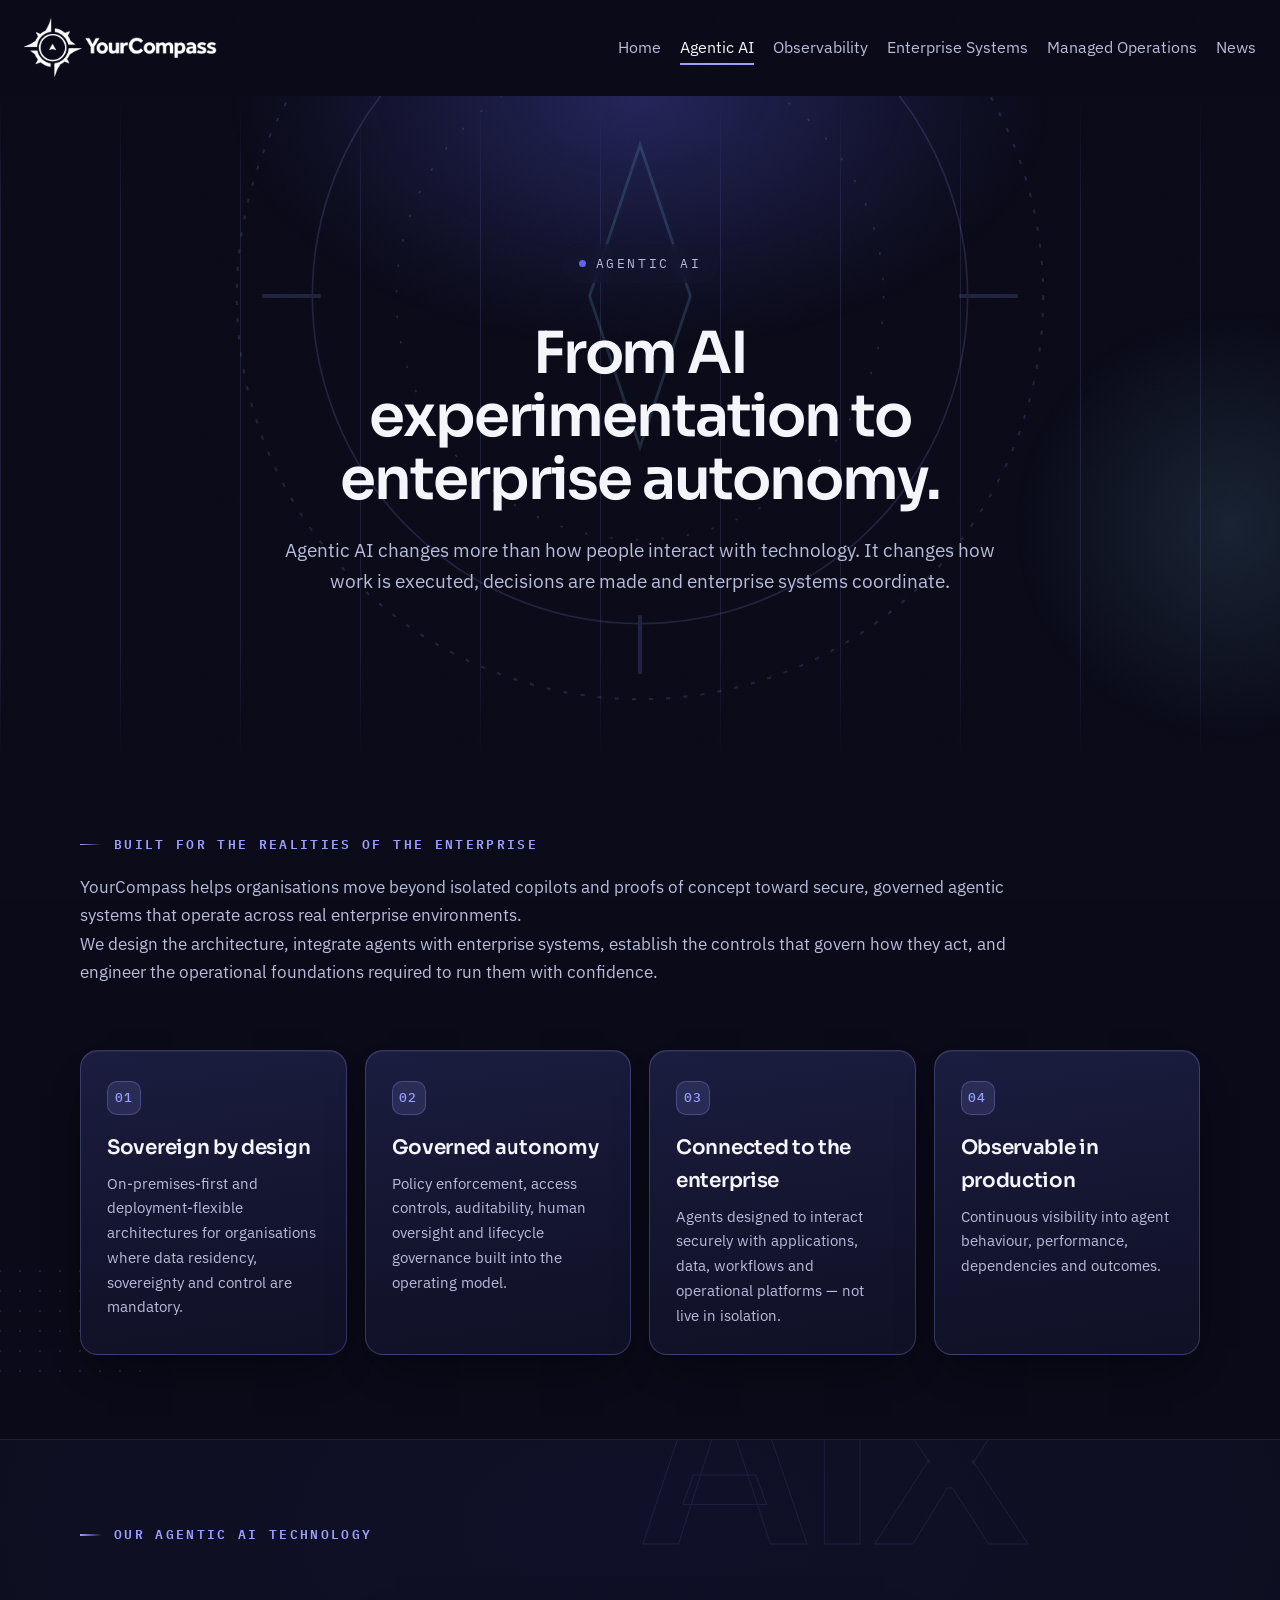
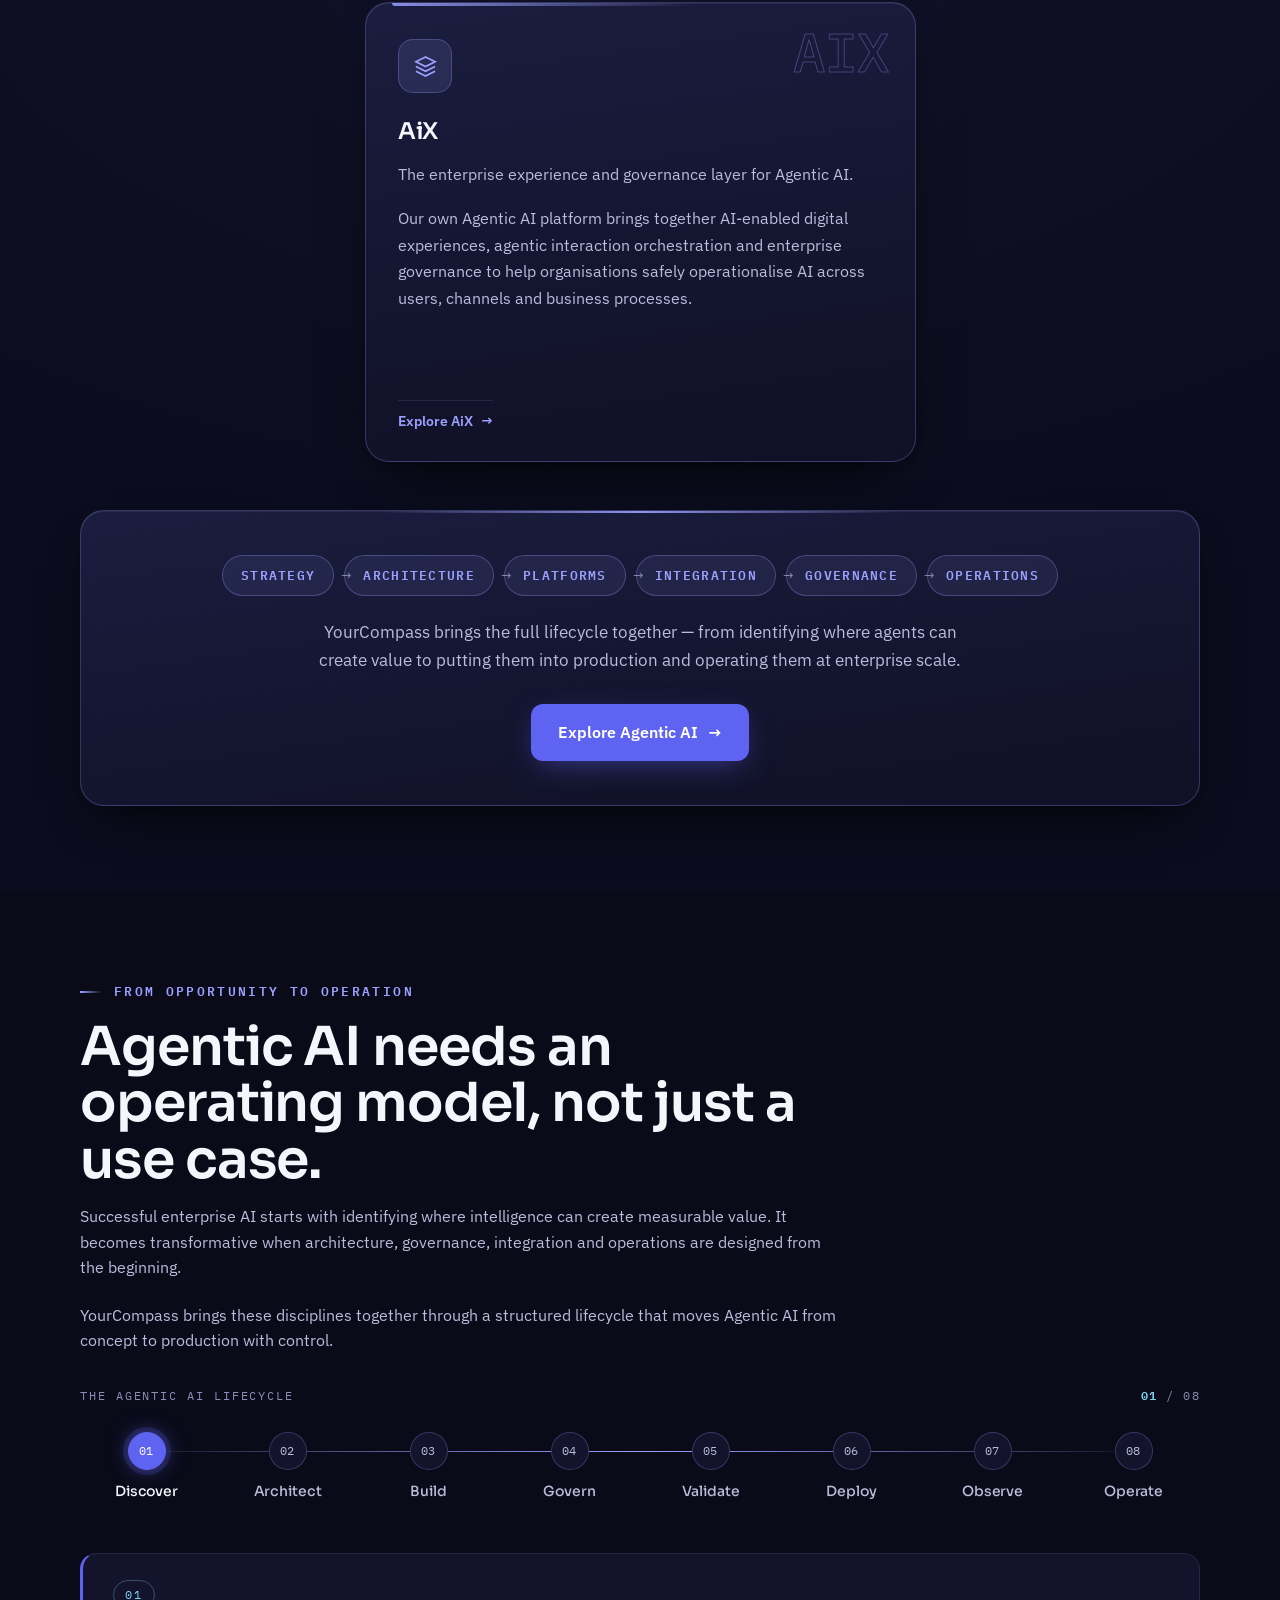
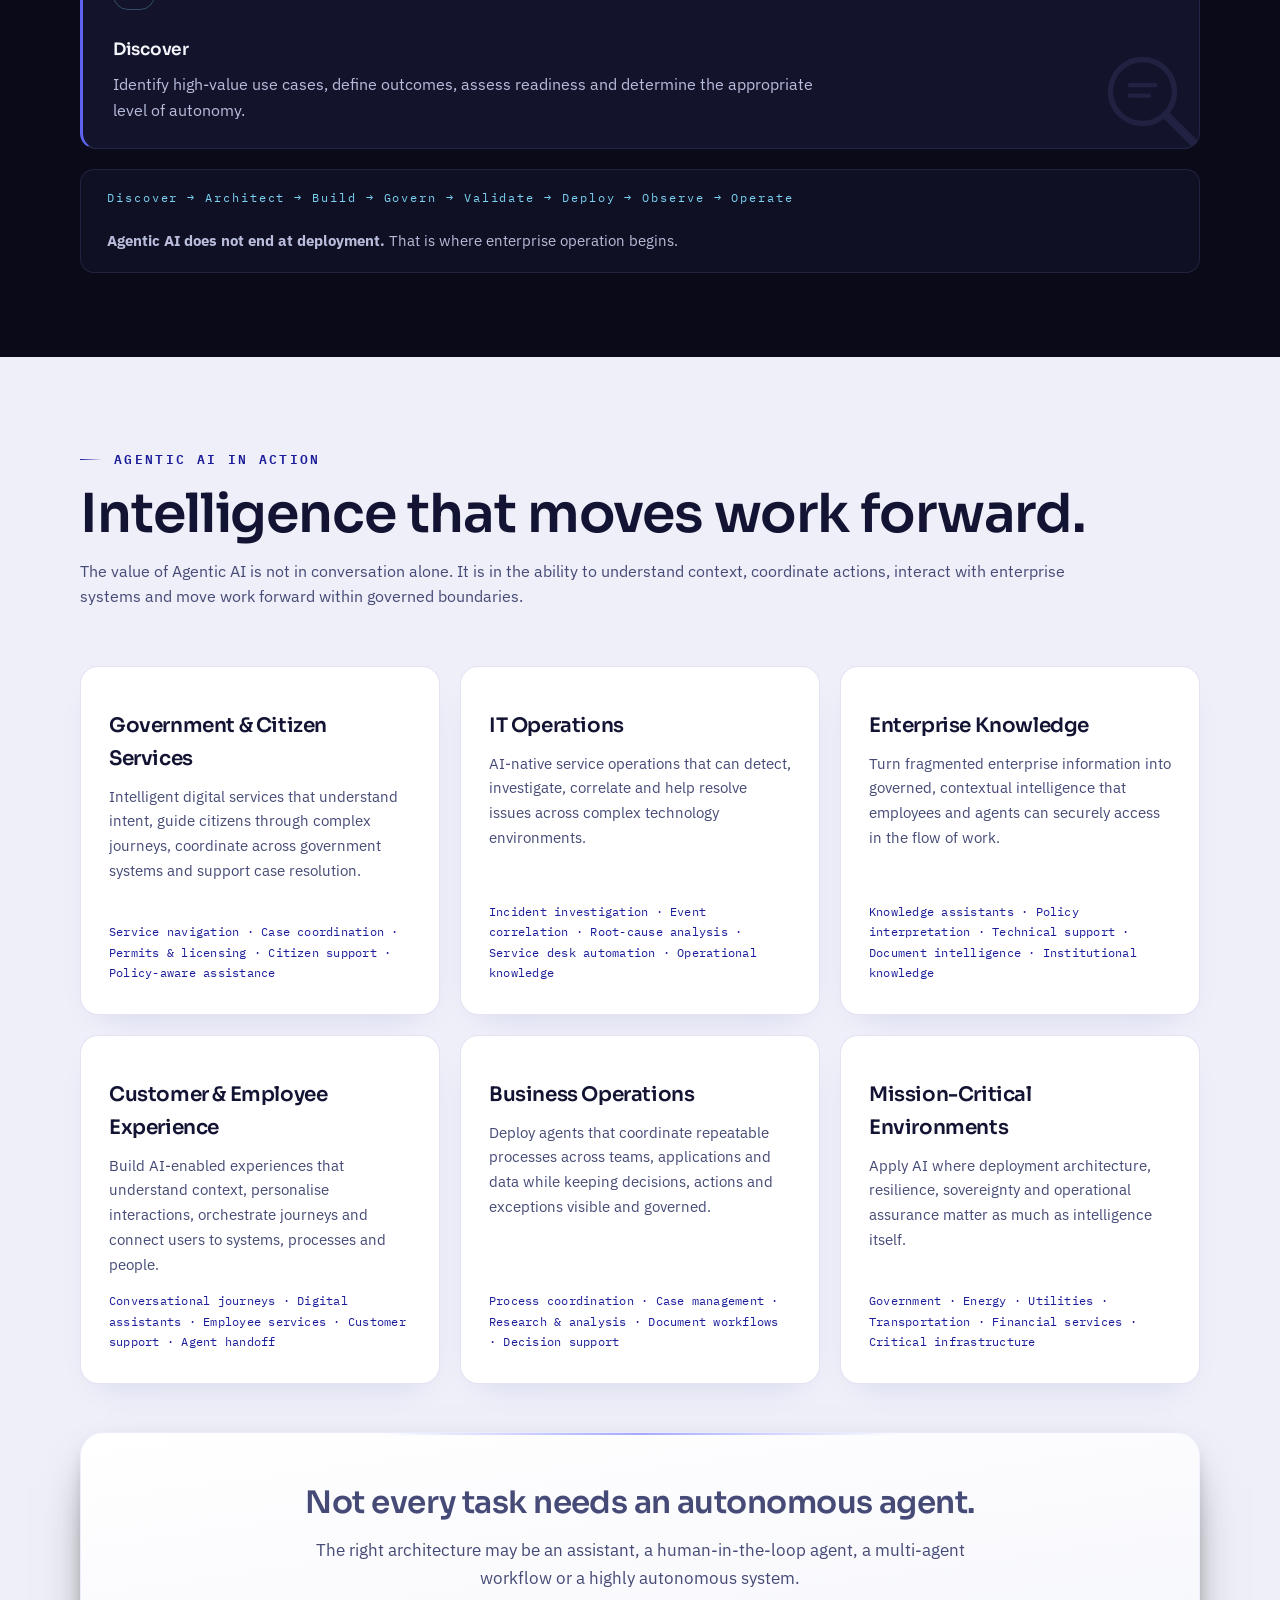
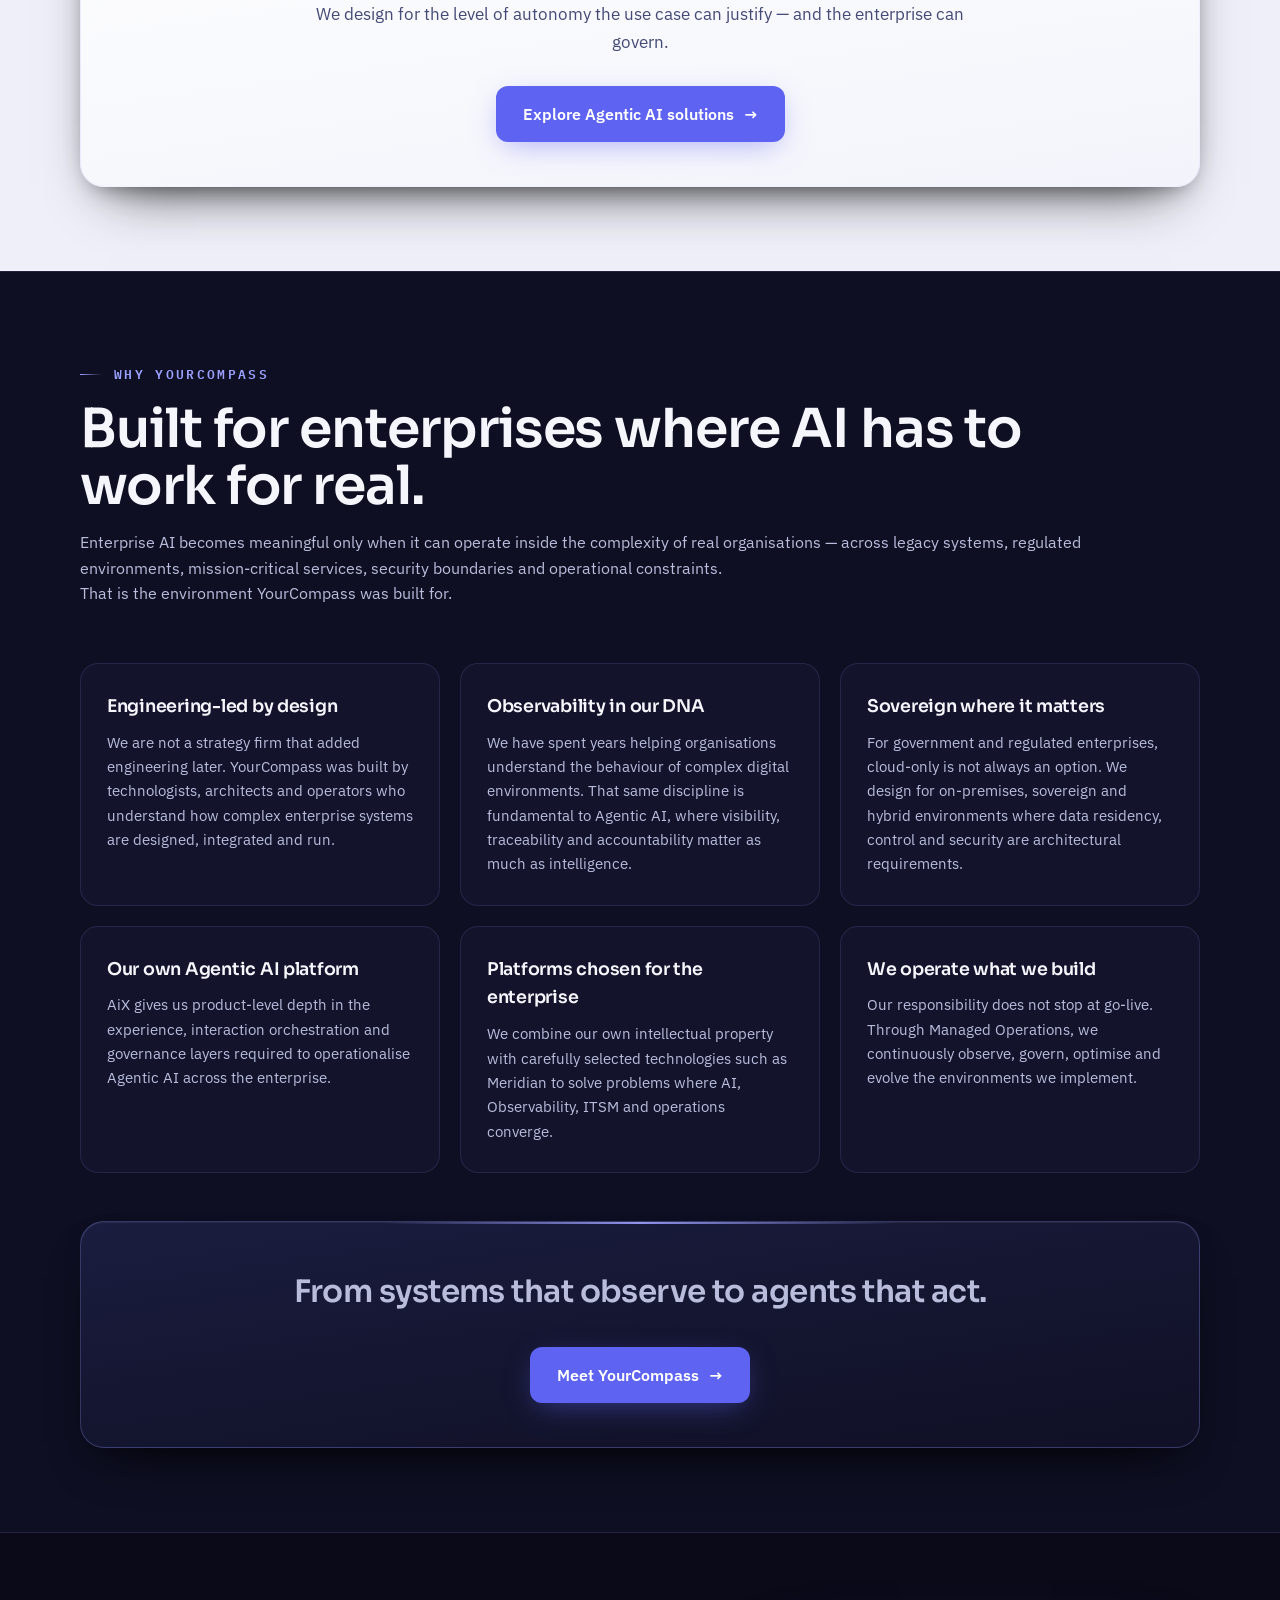
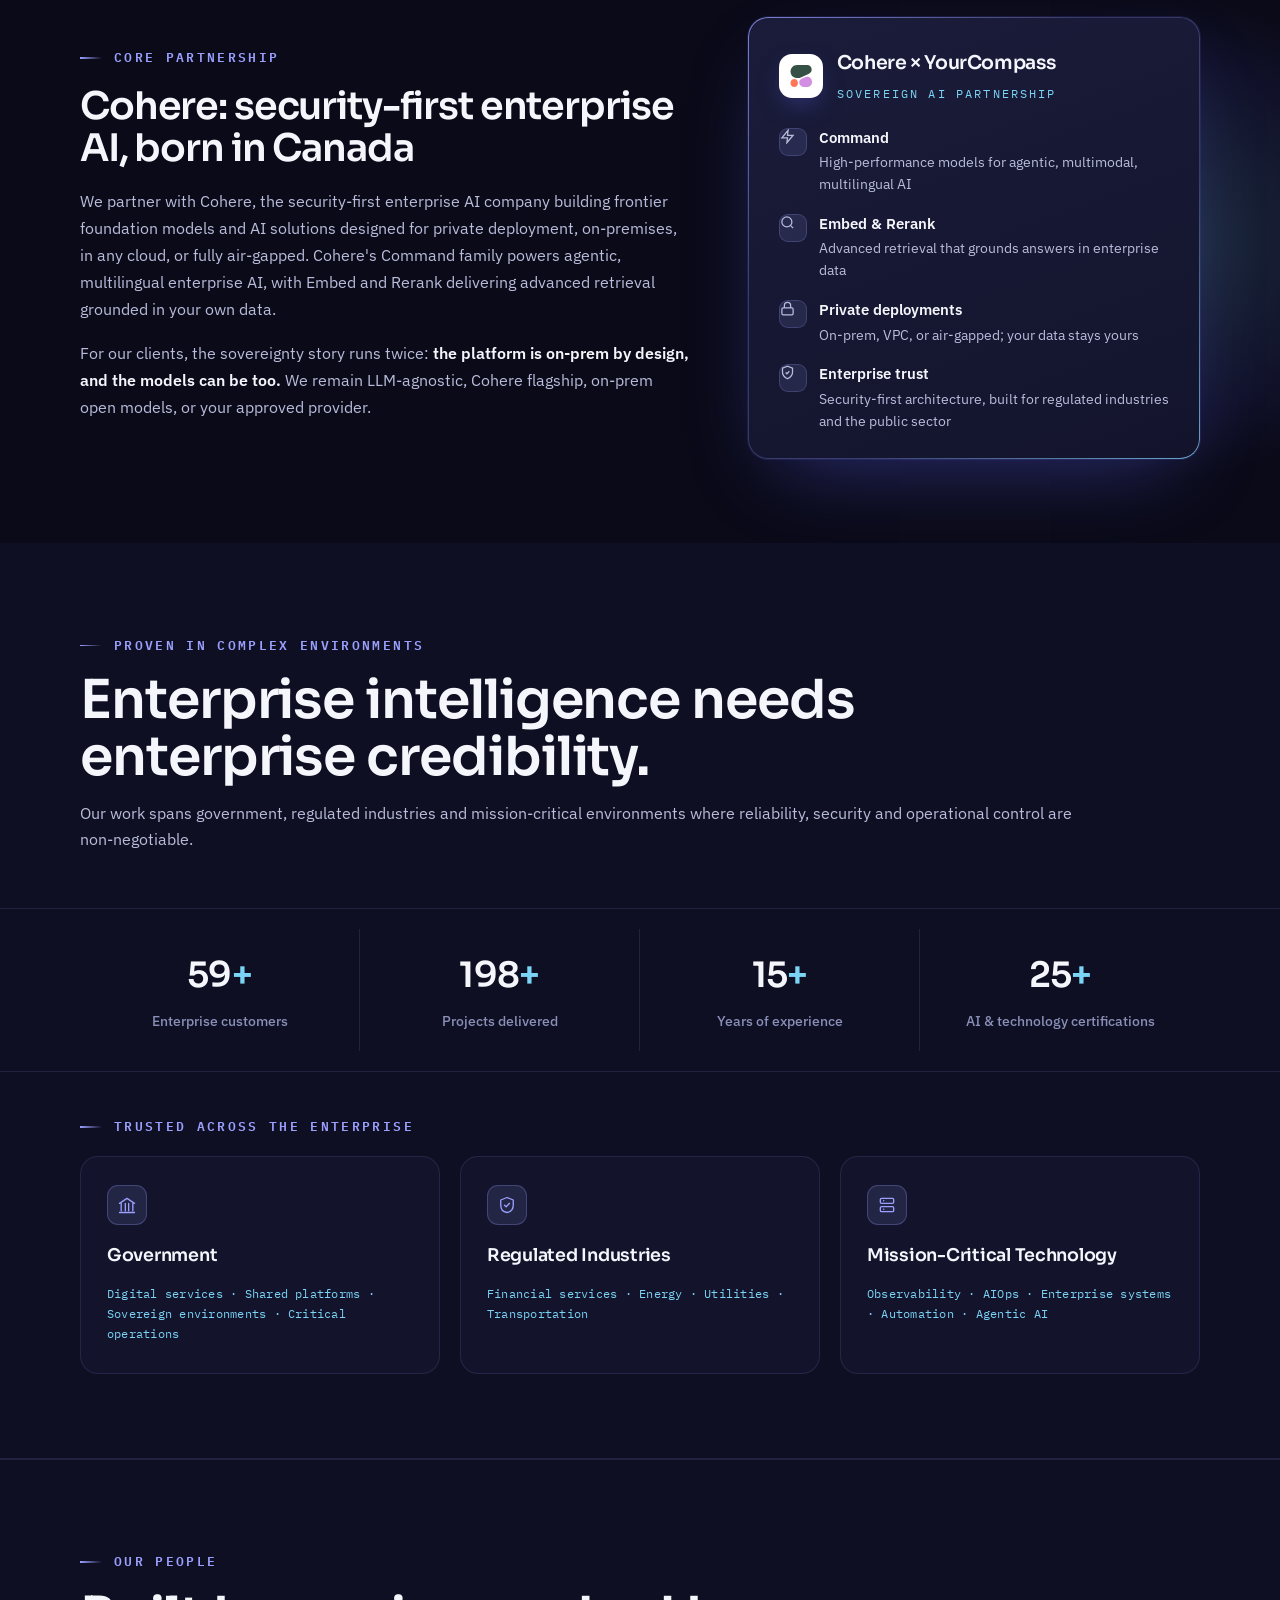
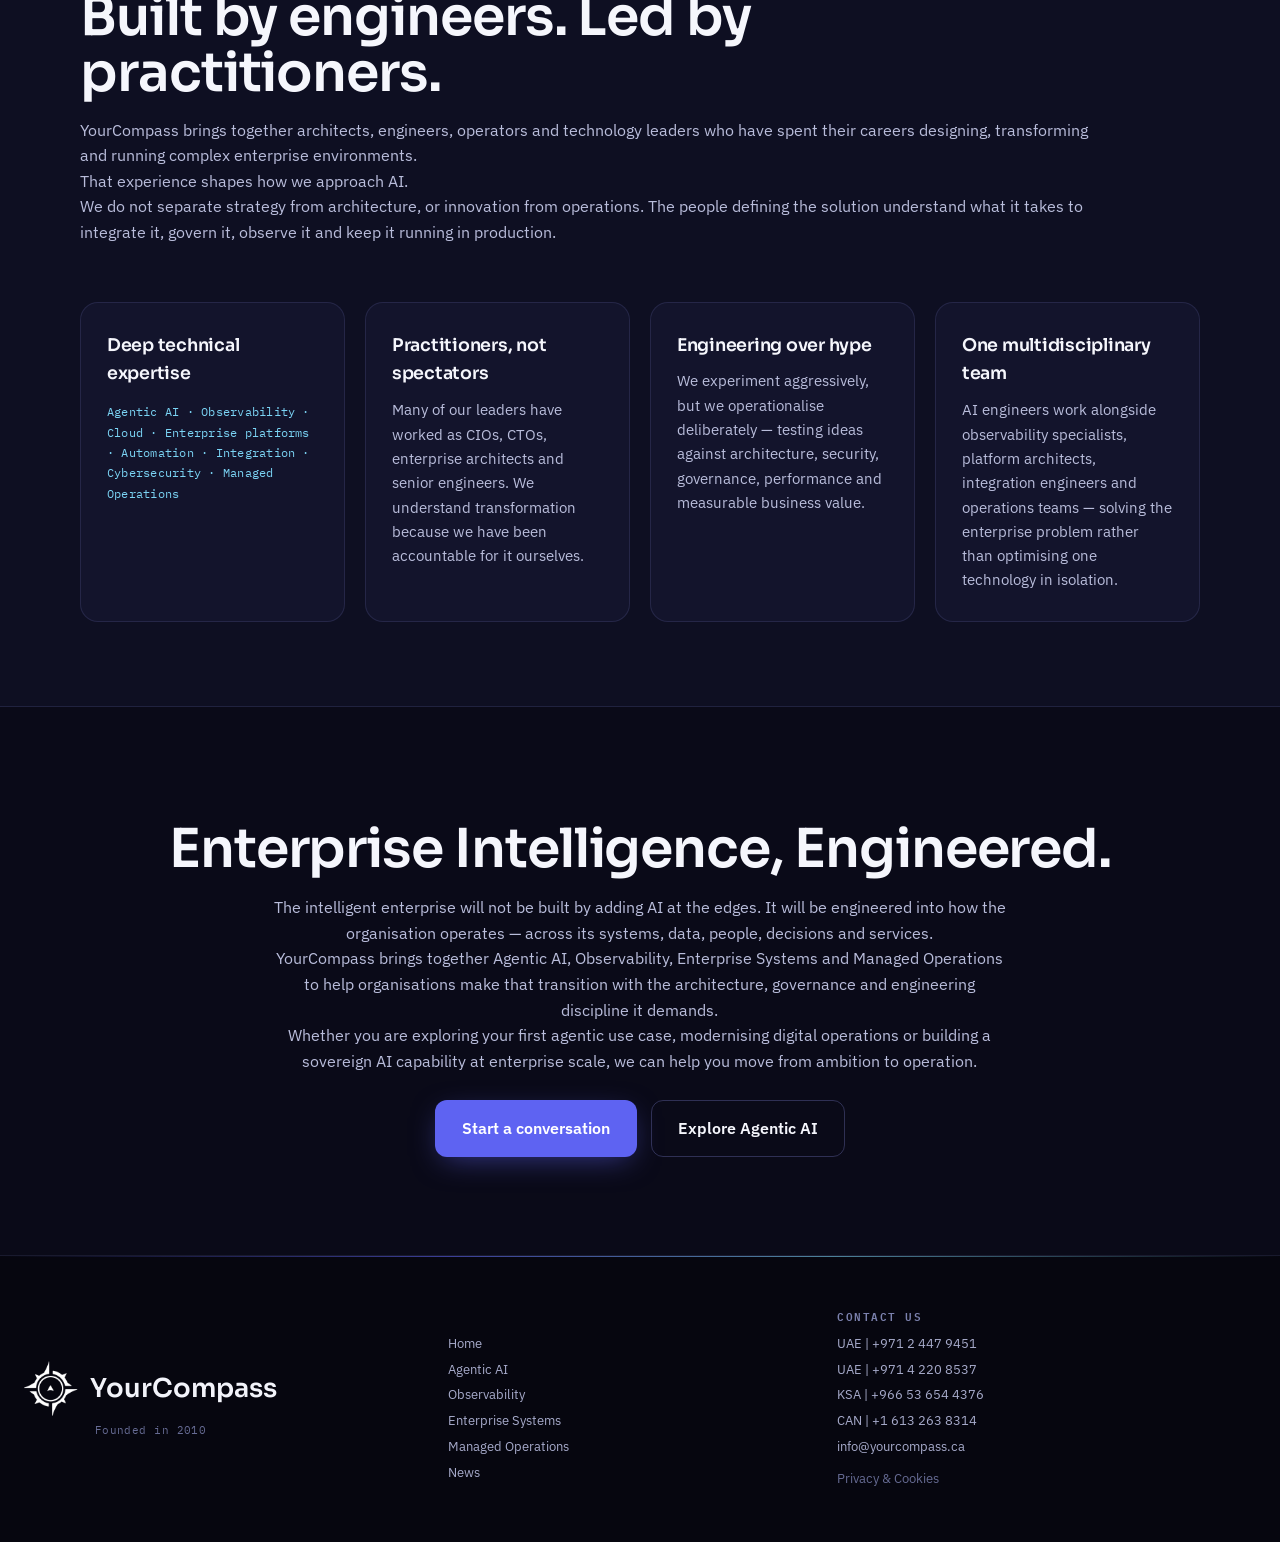
==== commit 57fcb7b9: "Hide the Meet our team CTA block on the Agentic AI page" ====
--- a/agentic-ai.html
+++ b/agentic-ai.html
@@ -415,7 +415,7 @@
       </div>
     </div>
 
-    <div class="cta-block cta-block--center fade">
+    <div class="cta-block cta-block--center fade" hidden>
       <p class="cta-block__lead">Intelligence is only as good as the engineering behind it.</p>
       <a class="btn btn--primary" href="index.html#team">Meet our team <span class="arr">→</span></a>
     </div>
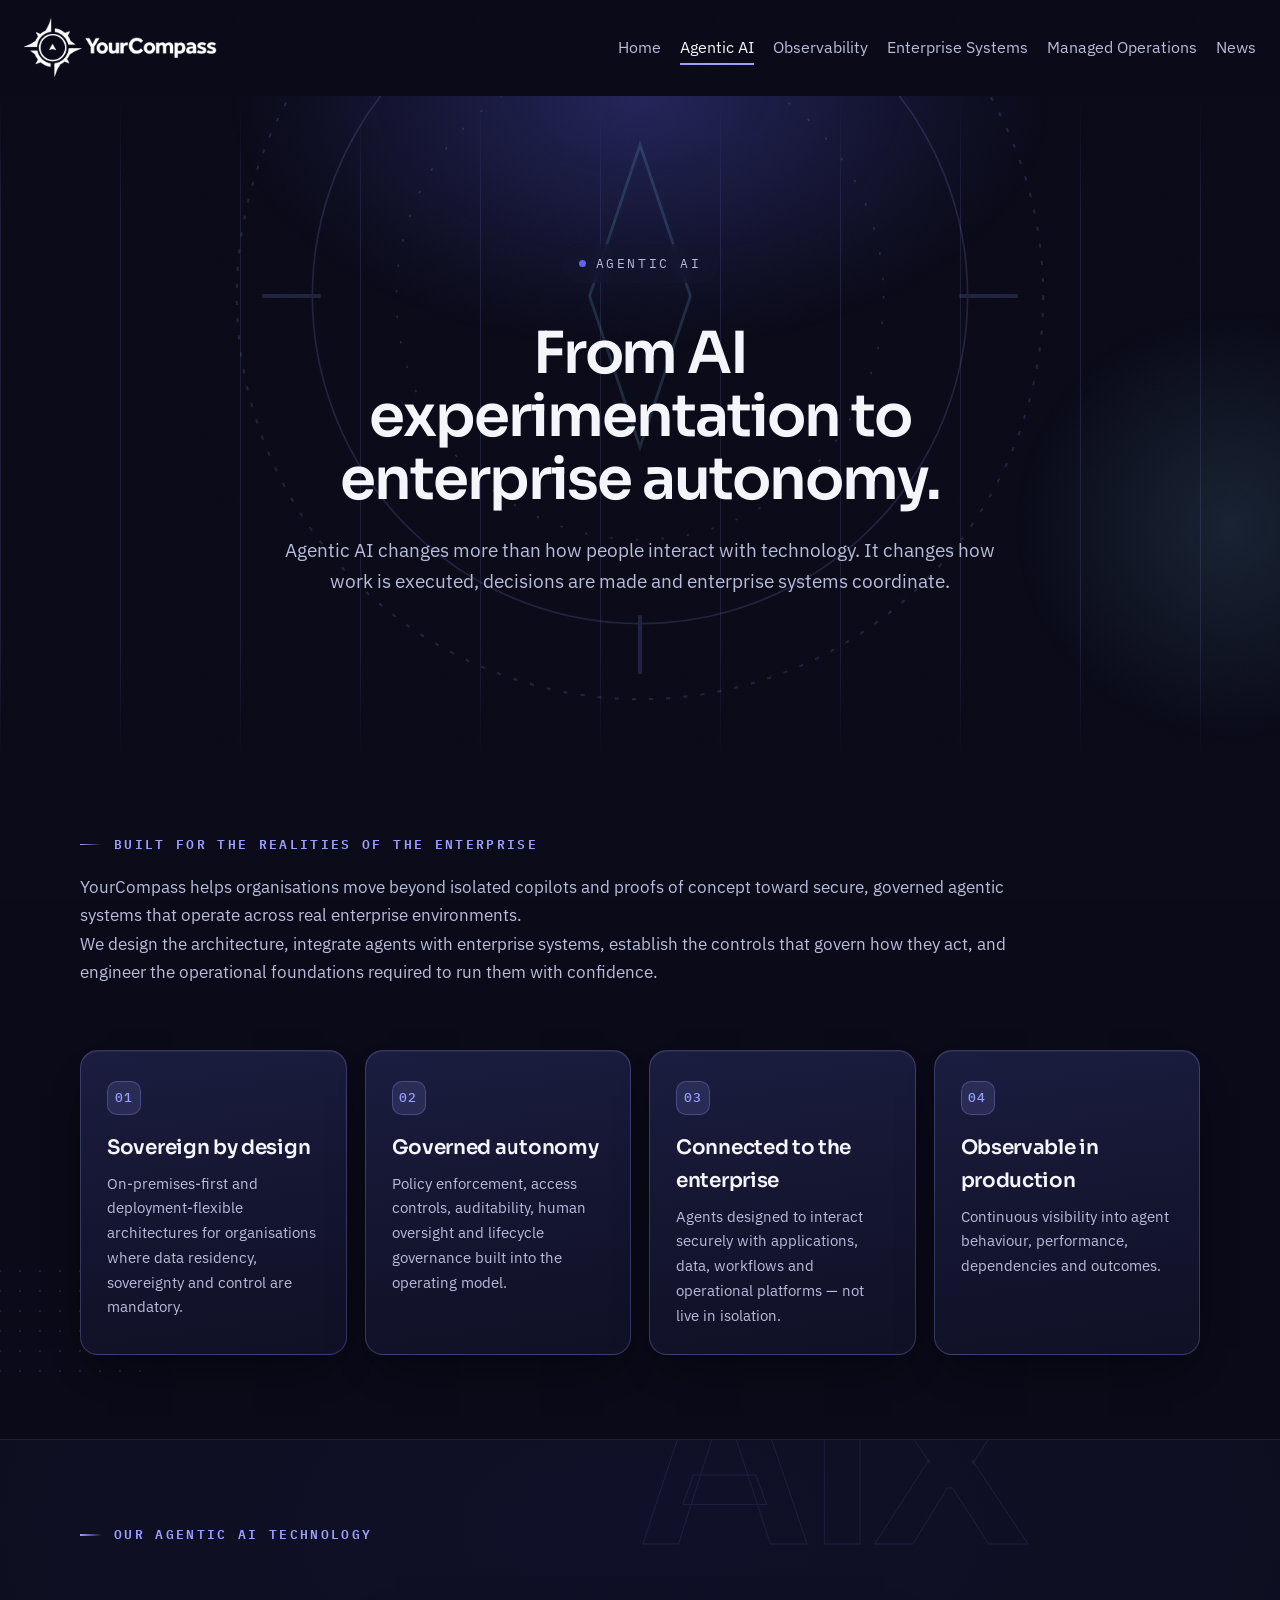
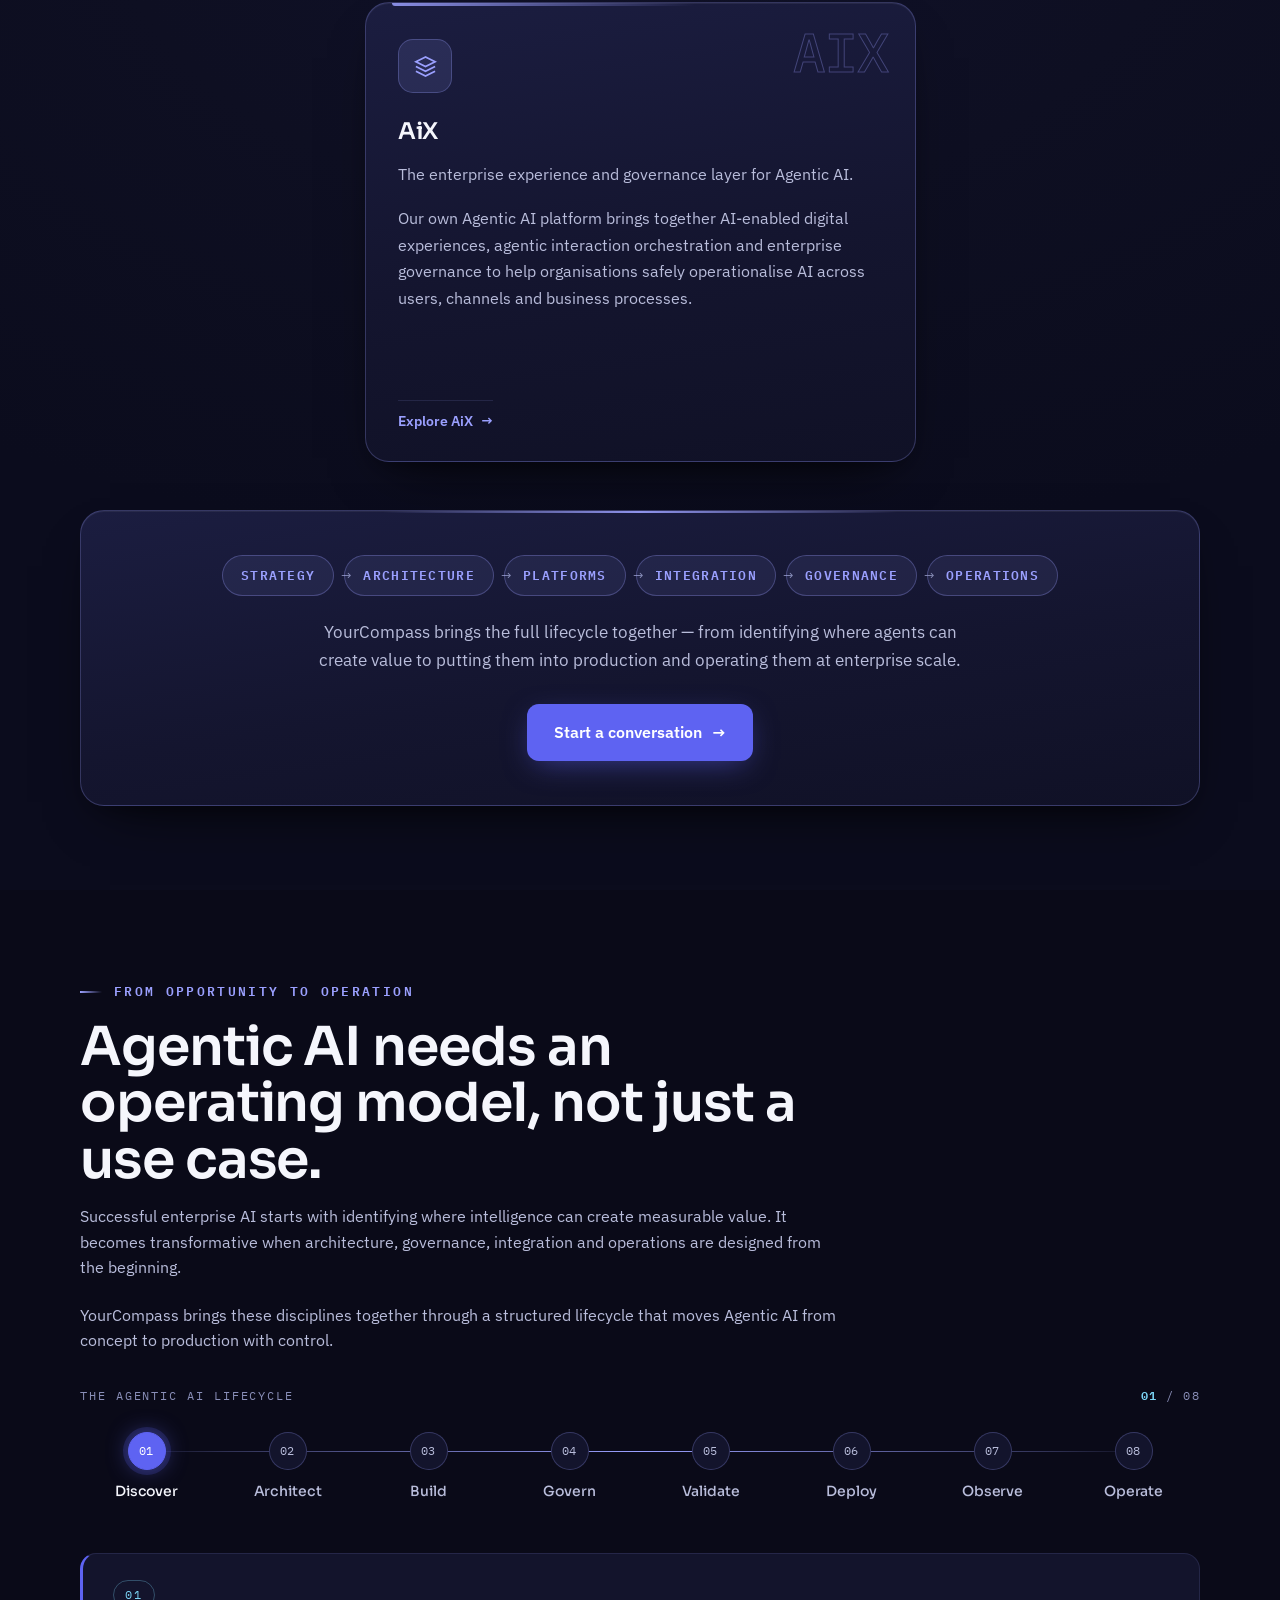
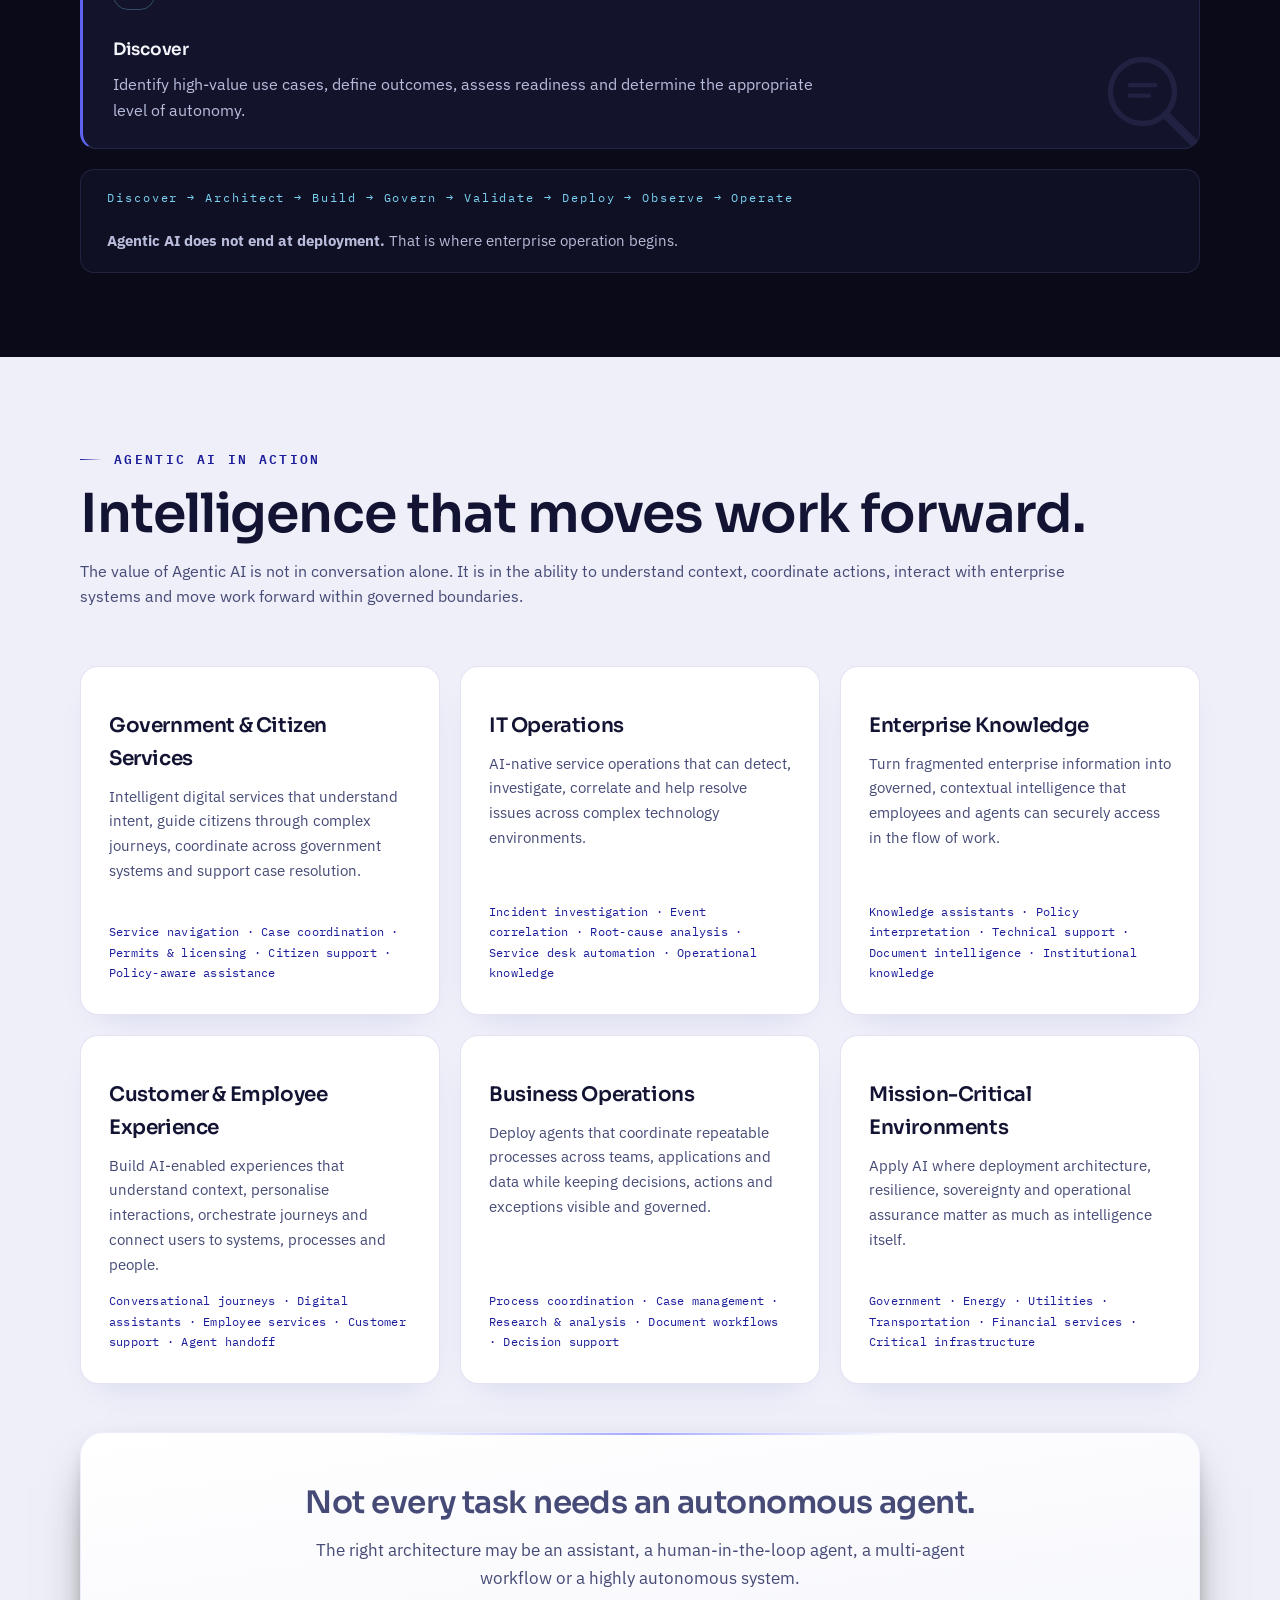
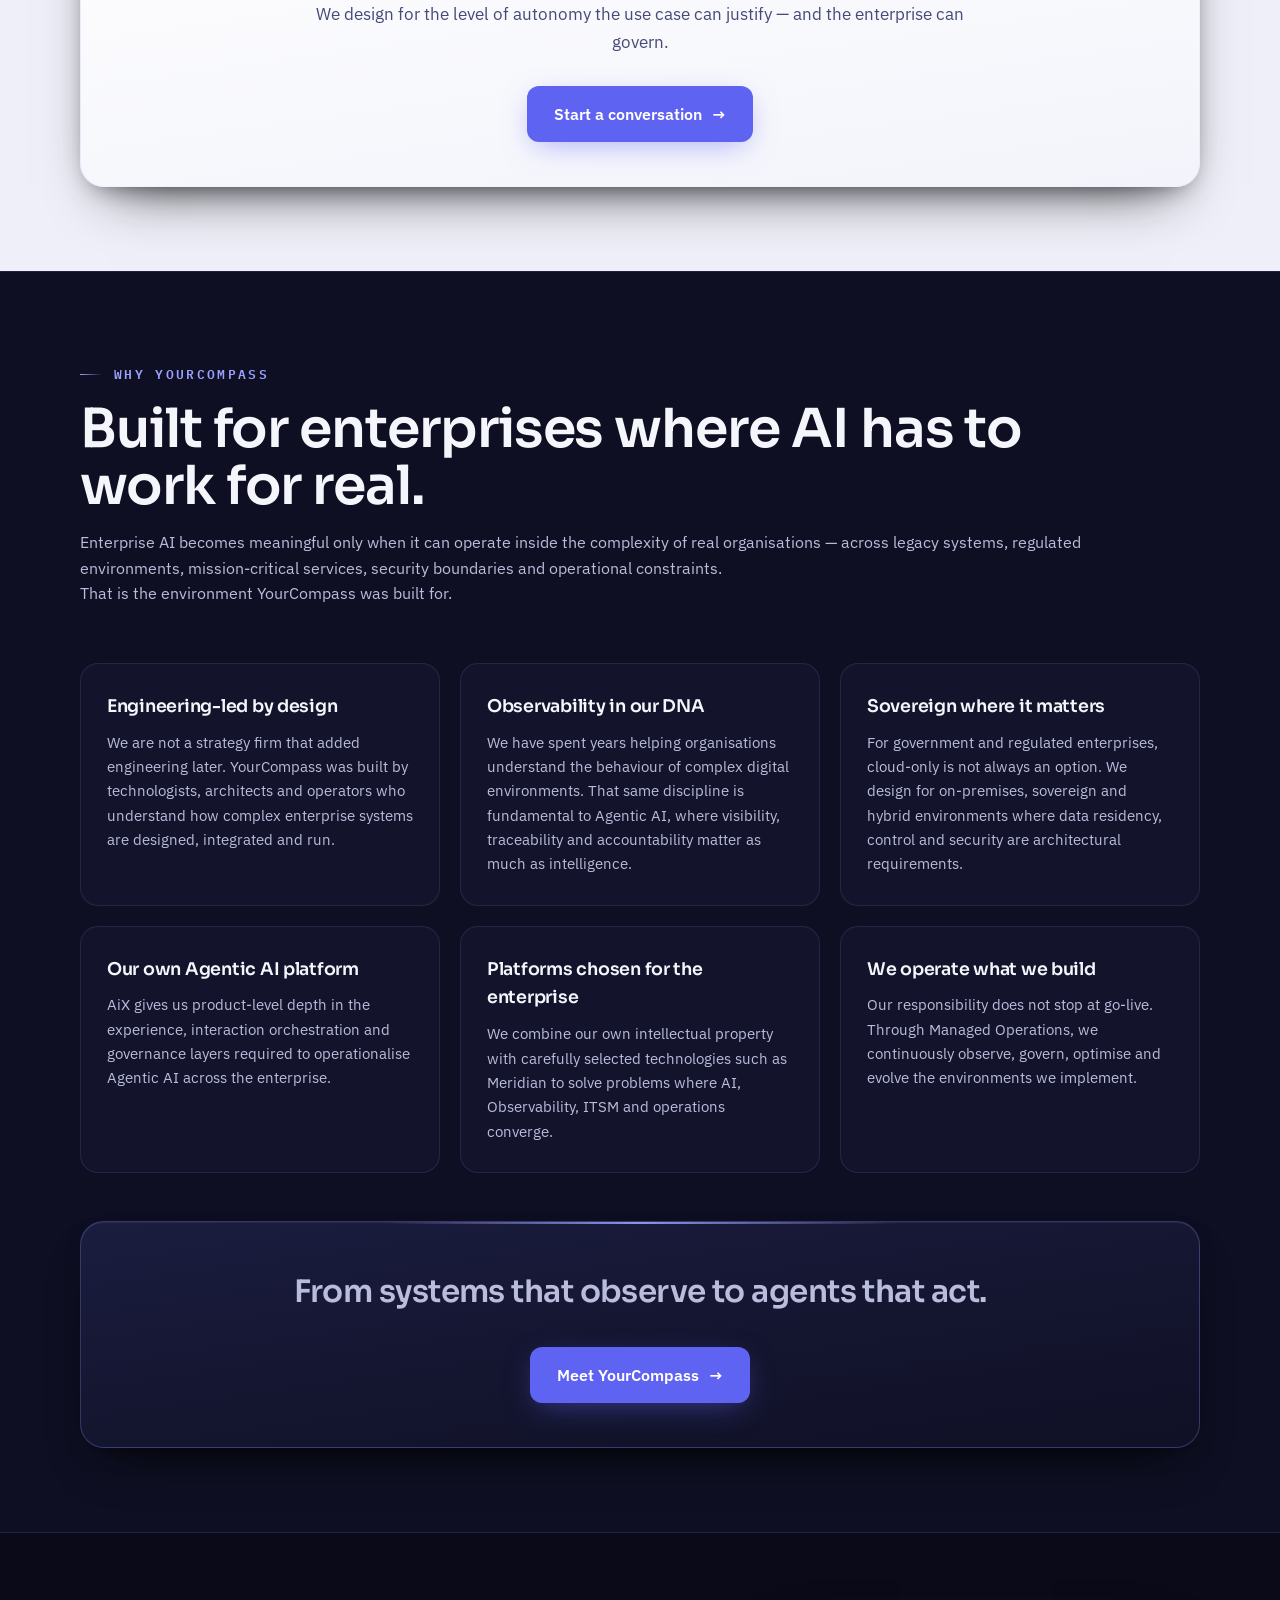
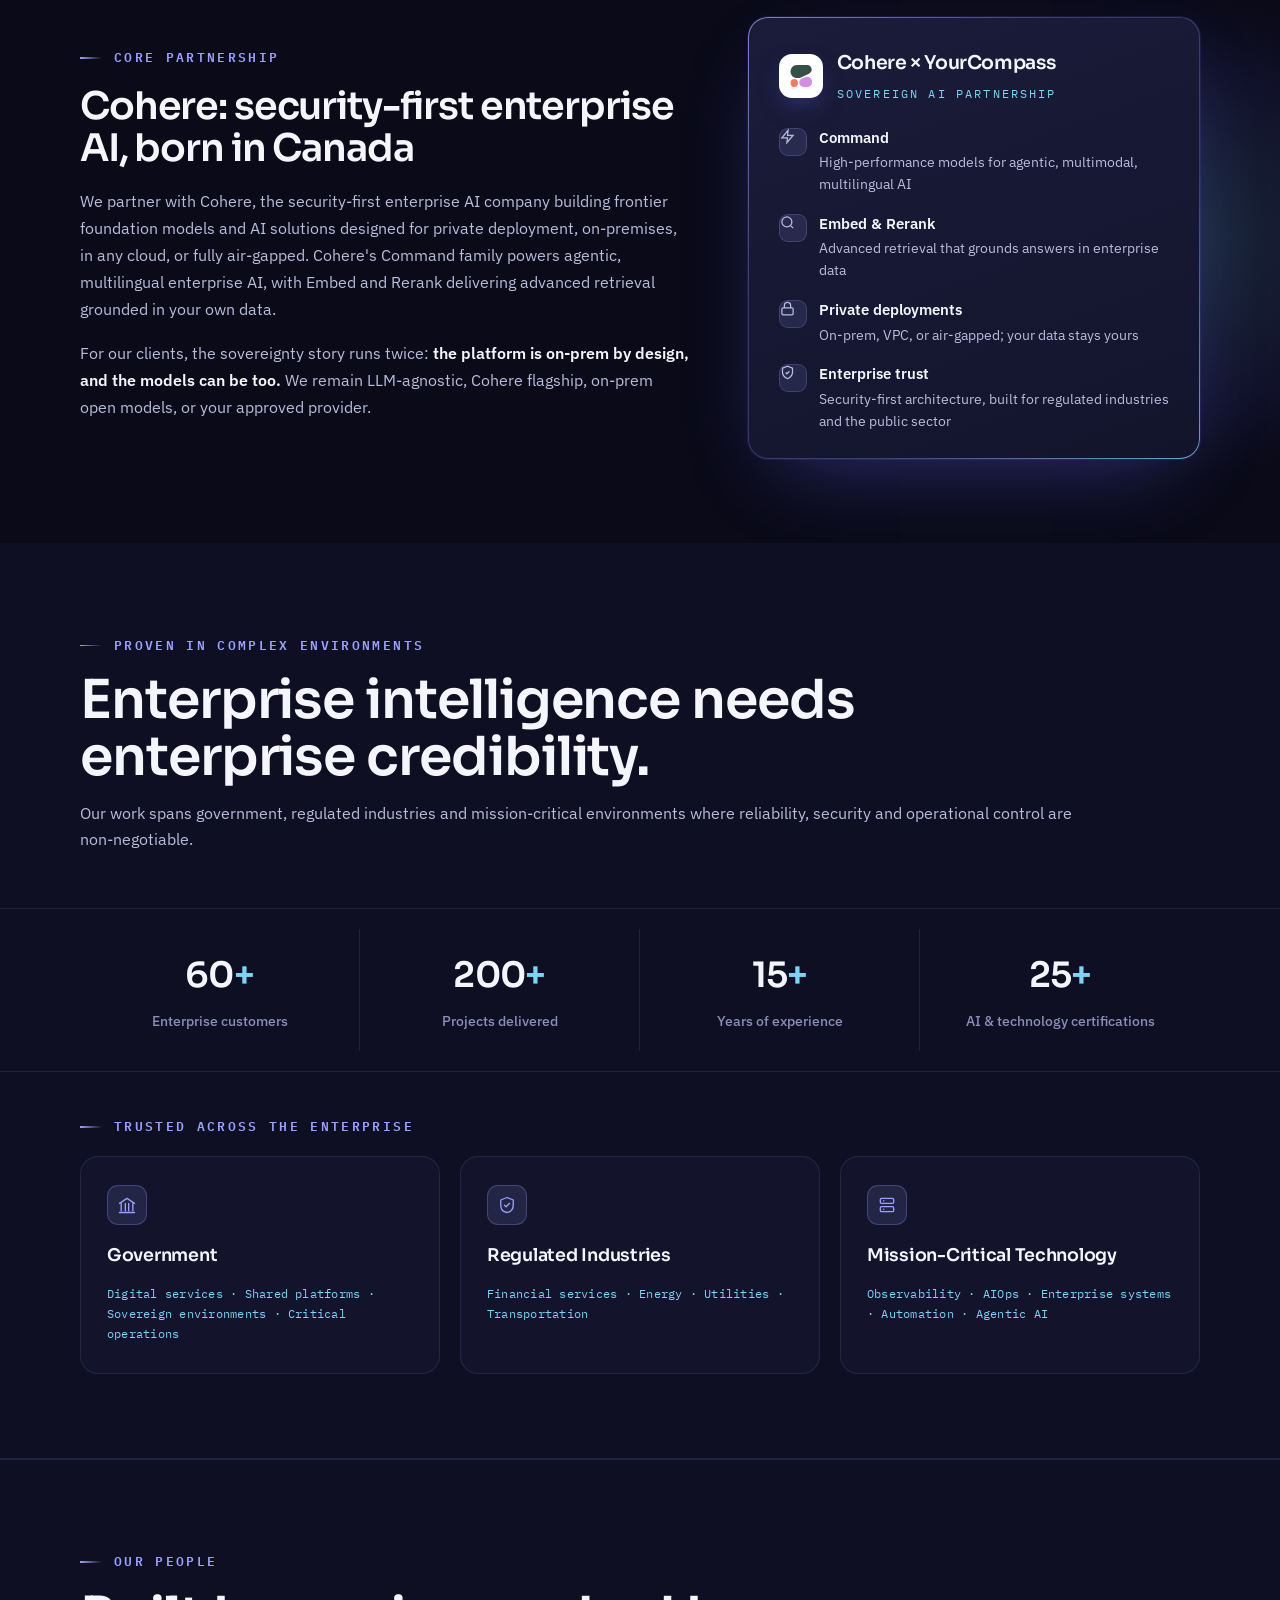
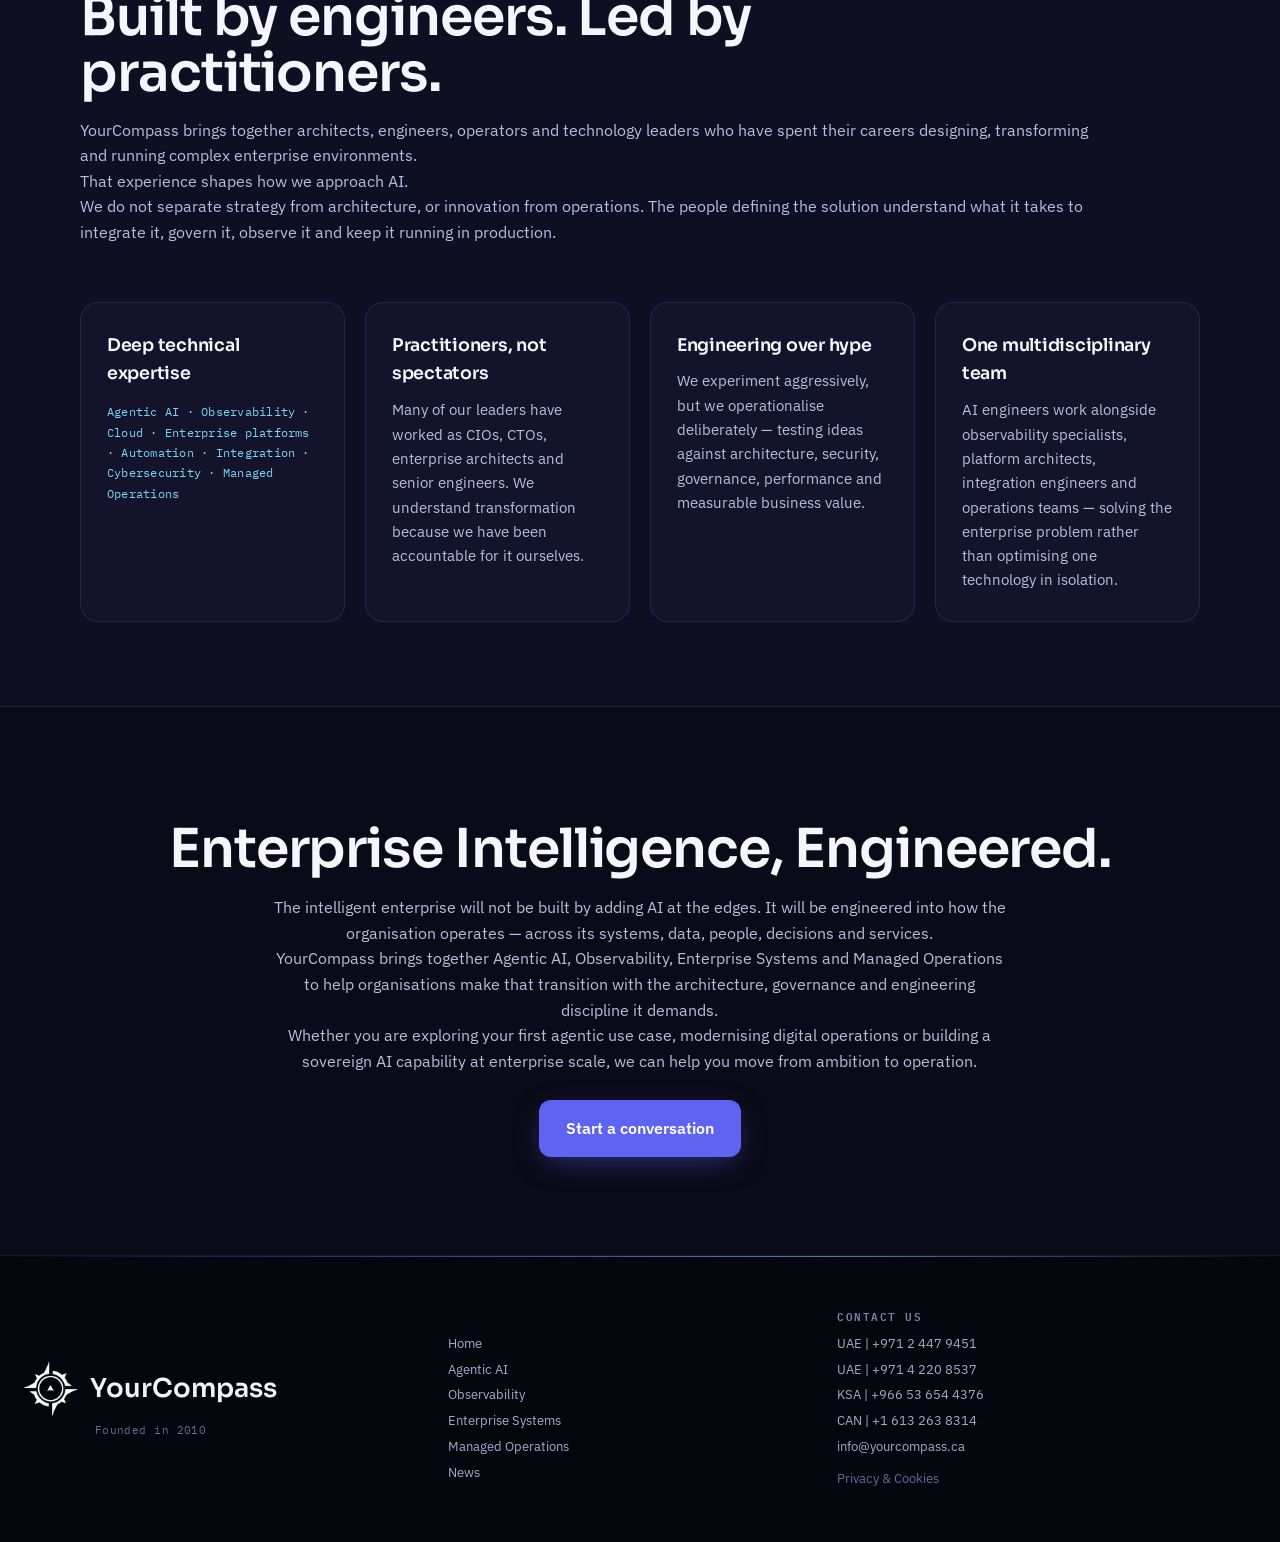
==== commit a627f263: "Swap Explore Agentic AI CTAs for mail buttons and fix the hidden attribute Hide the three Explore Ag" ====
--- a/agentic-ai.html
+++ b/agentic-ai.html
@@ -145,7 +145,8 @@
         <li>Operations</li>
       </ul>
       <p>YourCompass brings the full lifecycle together — from identifying where agents can create value to putting them into production and operating them at enterprise scale.</p>
-      <a class="btn btn--primary" href="#contact">Explore Agentic AI <span class="arr">→</span></a>
+      <a class="btn btn--primary" href="#contact" hidden>Explore Agentic AI <span class="arr">→</span></a>
+      <a class="btn btn--primary" href="mailto:info@yourcompass.ca">Start a conversation <span class="arr">→</span></a>
     </div>
   </div>
 </section>
@@ -242,7 +243,8 @@
       <p class="cta-block__lead">Not every task needs an autonomous agent.</p>
       <p>The right architecture may be an assistant, a human-in-the-loop agent, a multi-agent workflow or a highly autonomous system.</p>
       <p>We design for the level of autonomy the use case can justify — and the enterprise can govern.</p>
-      <a class="btn btn--primary" href="#contact">Explore Agentic AI solutions <span class="arr">→</span></a>
+      <a class="btn btn--primary" href="#contact" hidden>Explore Agentic AI solutions <span class="arr">→</span></a>
+      <a class="btn btn--primary" href="mailto:info@yourcompass.ca">Start a conversation <span class="arr">→</span></a>
     </div>
   </div>
 </section>
@@ -435,7 +437,7 @@
       <p>YourCompass brings together Agentic AI, Observability, Enterprise Systems and Managed Operations to help organisations make that transition with the architecture, governance and engineering discipline it demands.</p>
       <p>Whether you are exploring your first agentic use case, modernising digital operations or building a sovereign AI capability at enterprise scale, we can help you move from ambition to operation.</p>
       <div class="contact__ctas fade">
-        <a class="btn btn--primary" href="mailto:contact@yourcompass.com">Start a conversation</a>
+        <a class="btn btn--primary" href="mailto:info@yourcompass.ca">Start a conversation</a>
         <a class="btn btn--quiet" href="#technology" hidden>Explore Agentic AI</a>
       </div>
     </div>
--- a/assets/css/main.css
+++ b/assets/css/main.css
@@ -189,6 +189,11 @@
    elements in every engine — spell it out explicitly so the two icons
    never render on top of each other */
 .nav__burger svg[hidden] { display: none; }
+
+/* any author-level display (.btn is inline-flex, .bento children are grid
+   items, …) outranks the UA sheet's [hidden] rule, so hidden elements kept
+   rendering; this restores the attribute's meaning everywhere */
+[hidden] { display: none !important; }
 
 .nav__panel {
   position: absolute;
